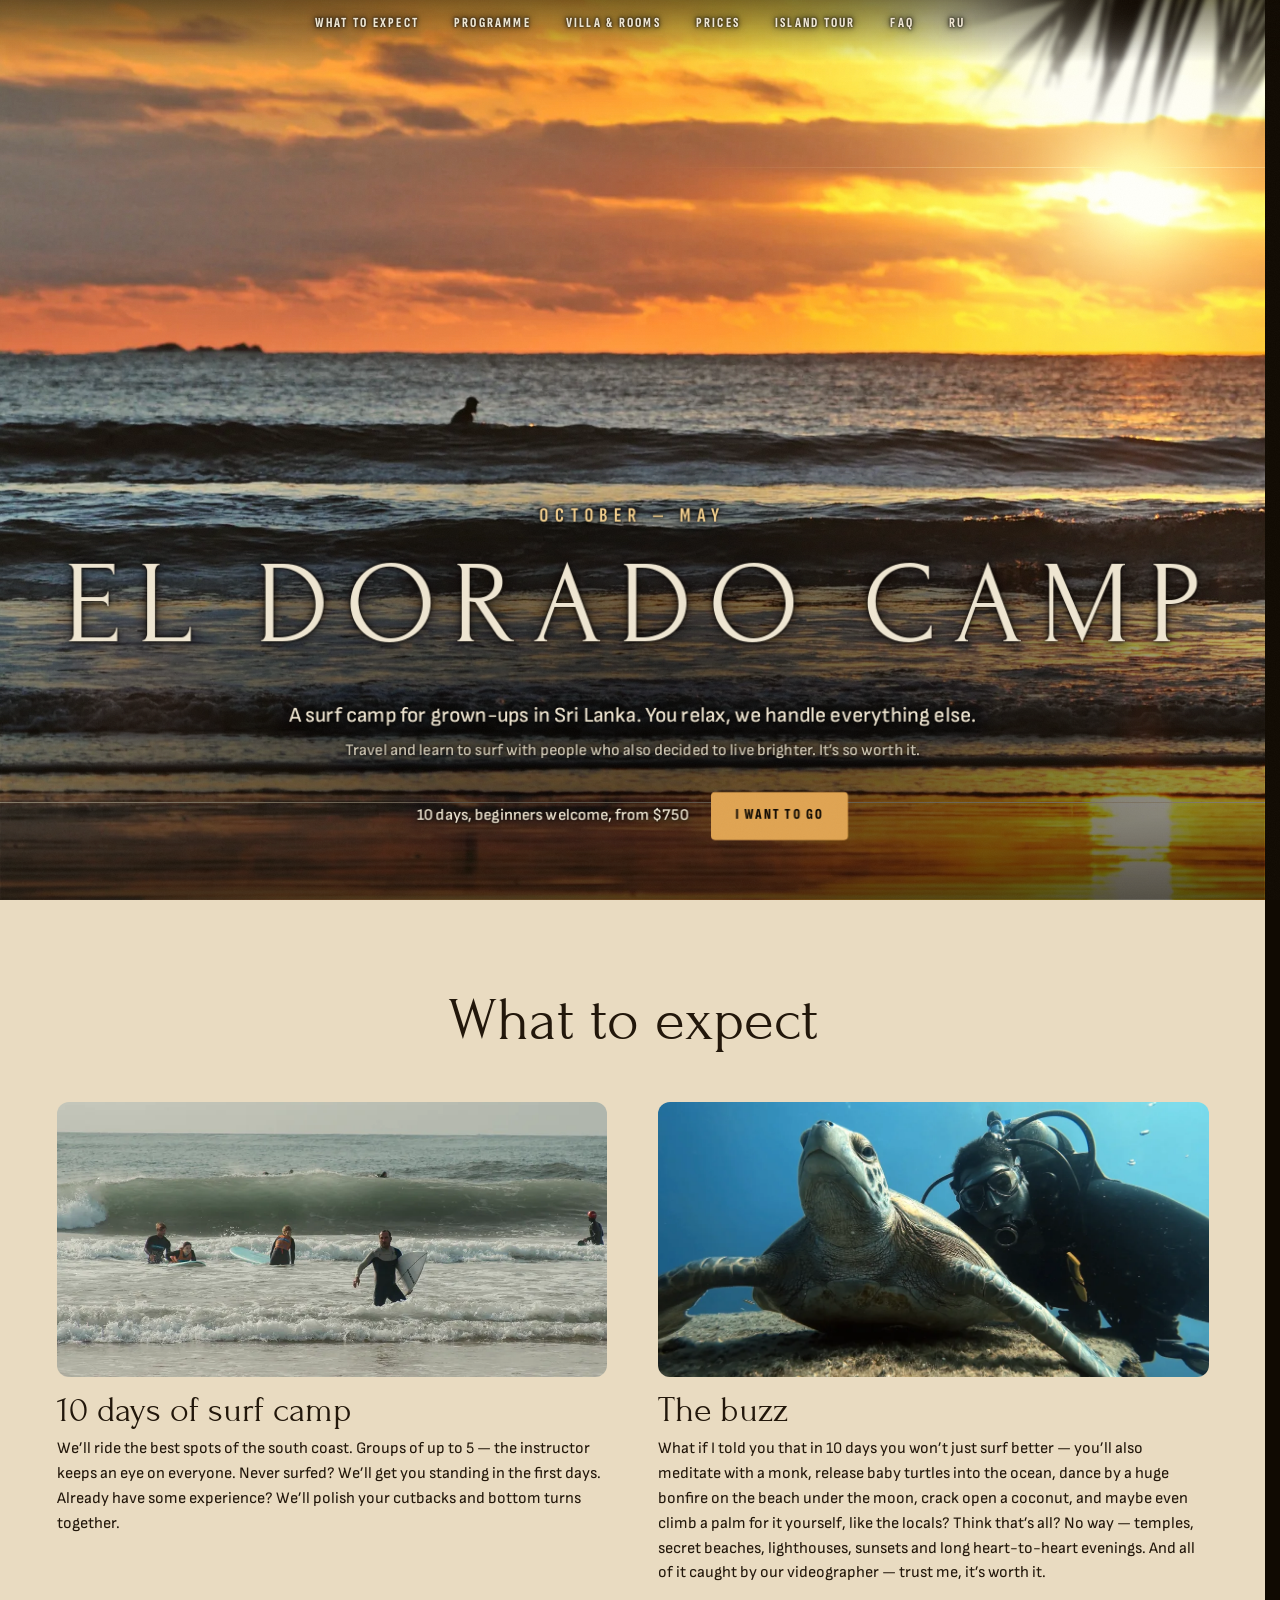
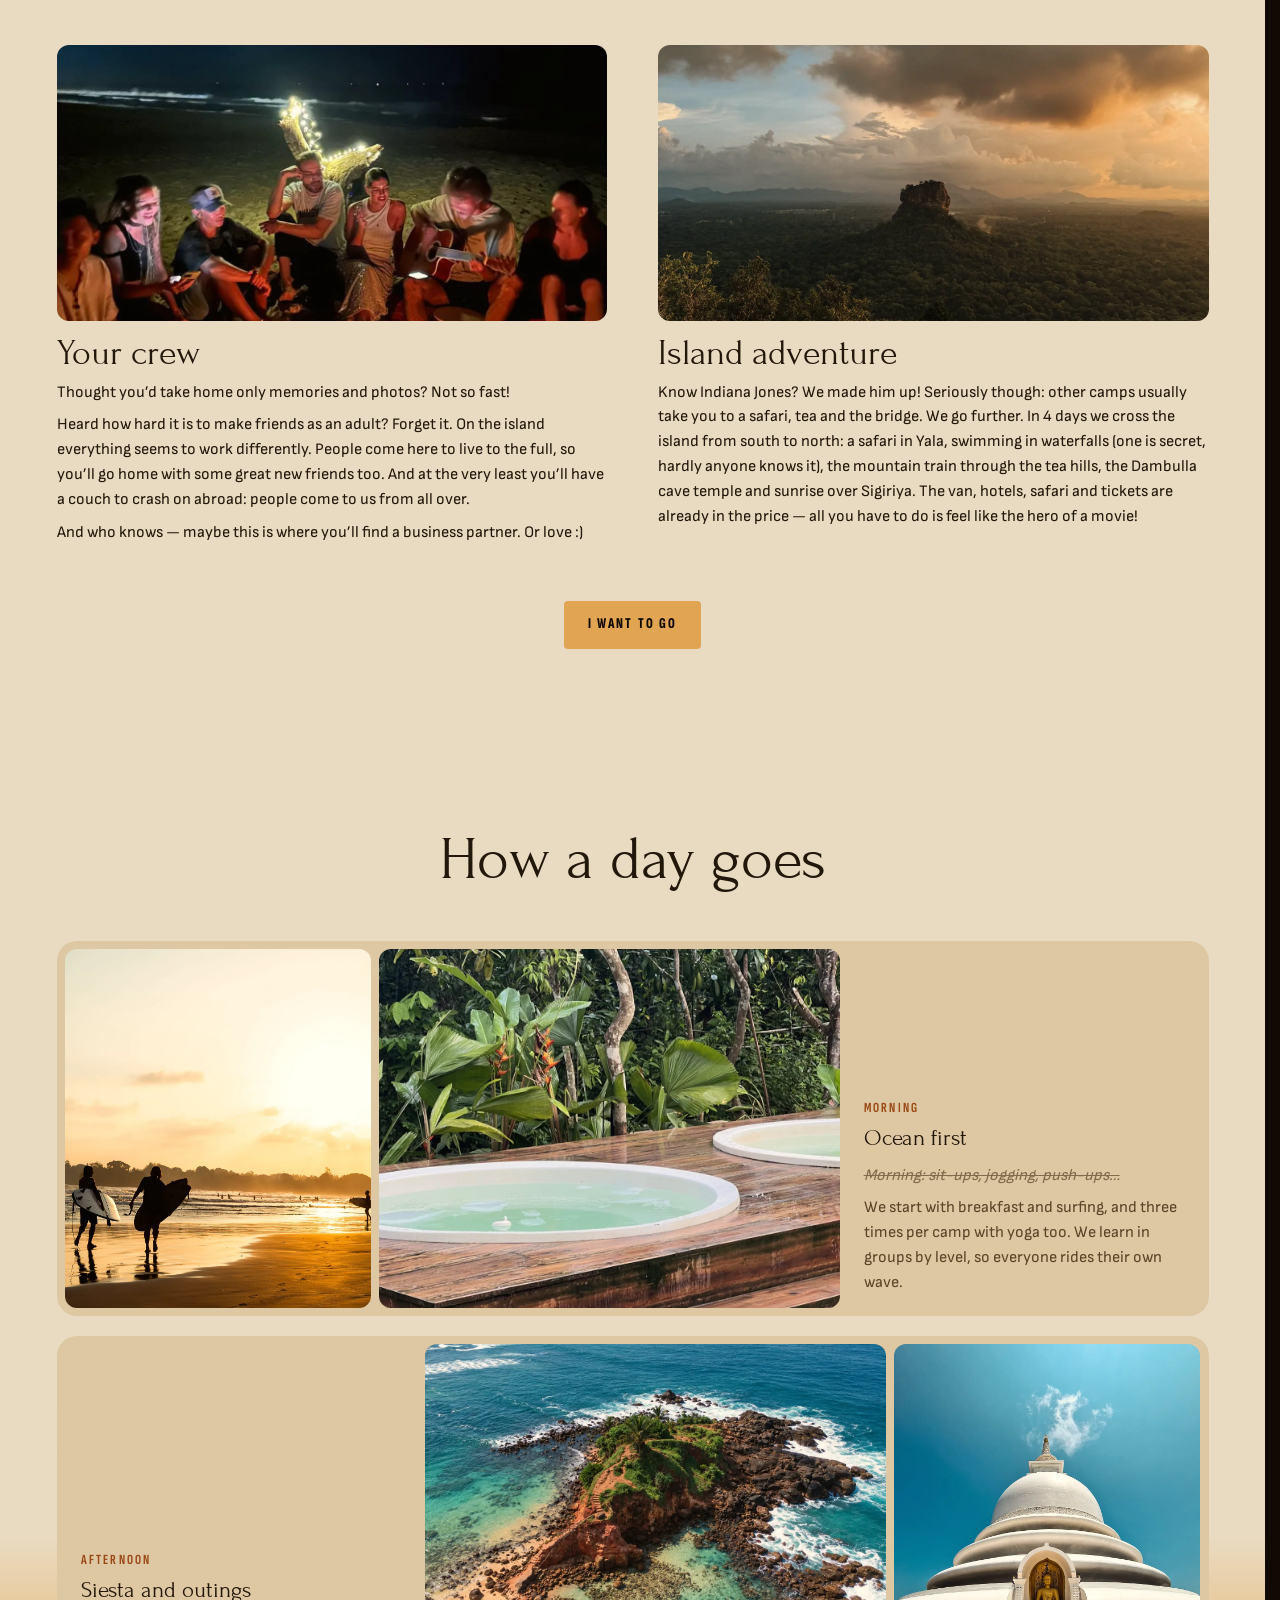
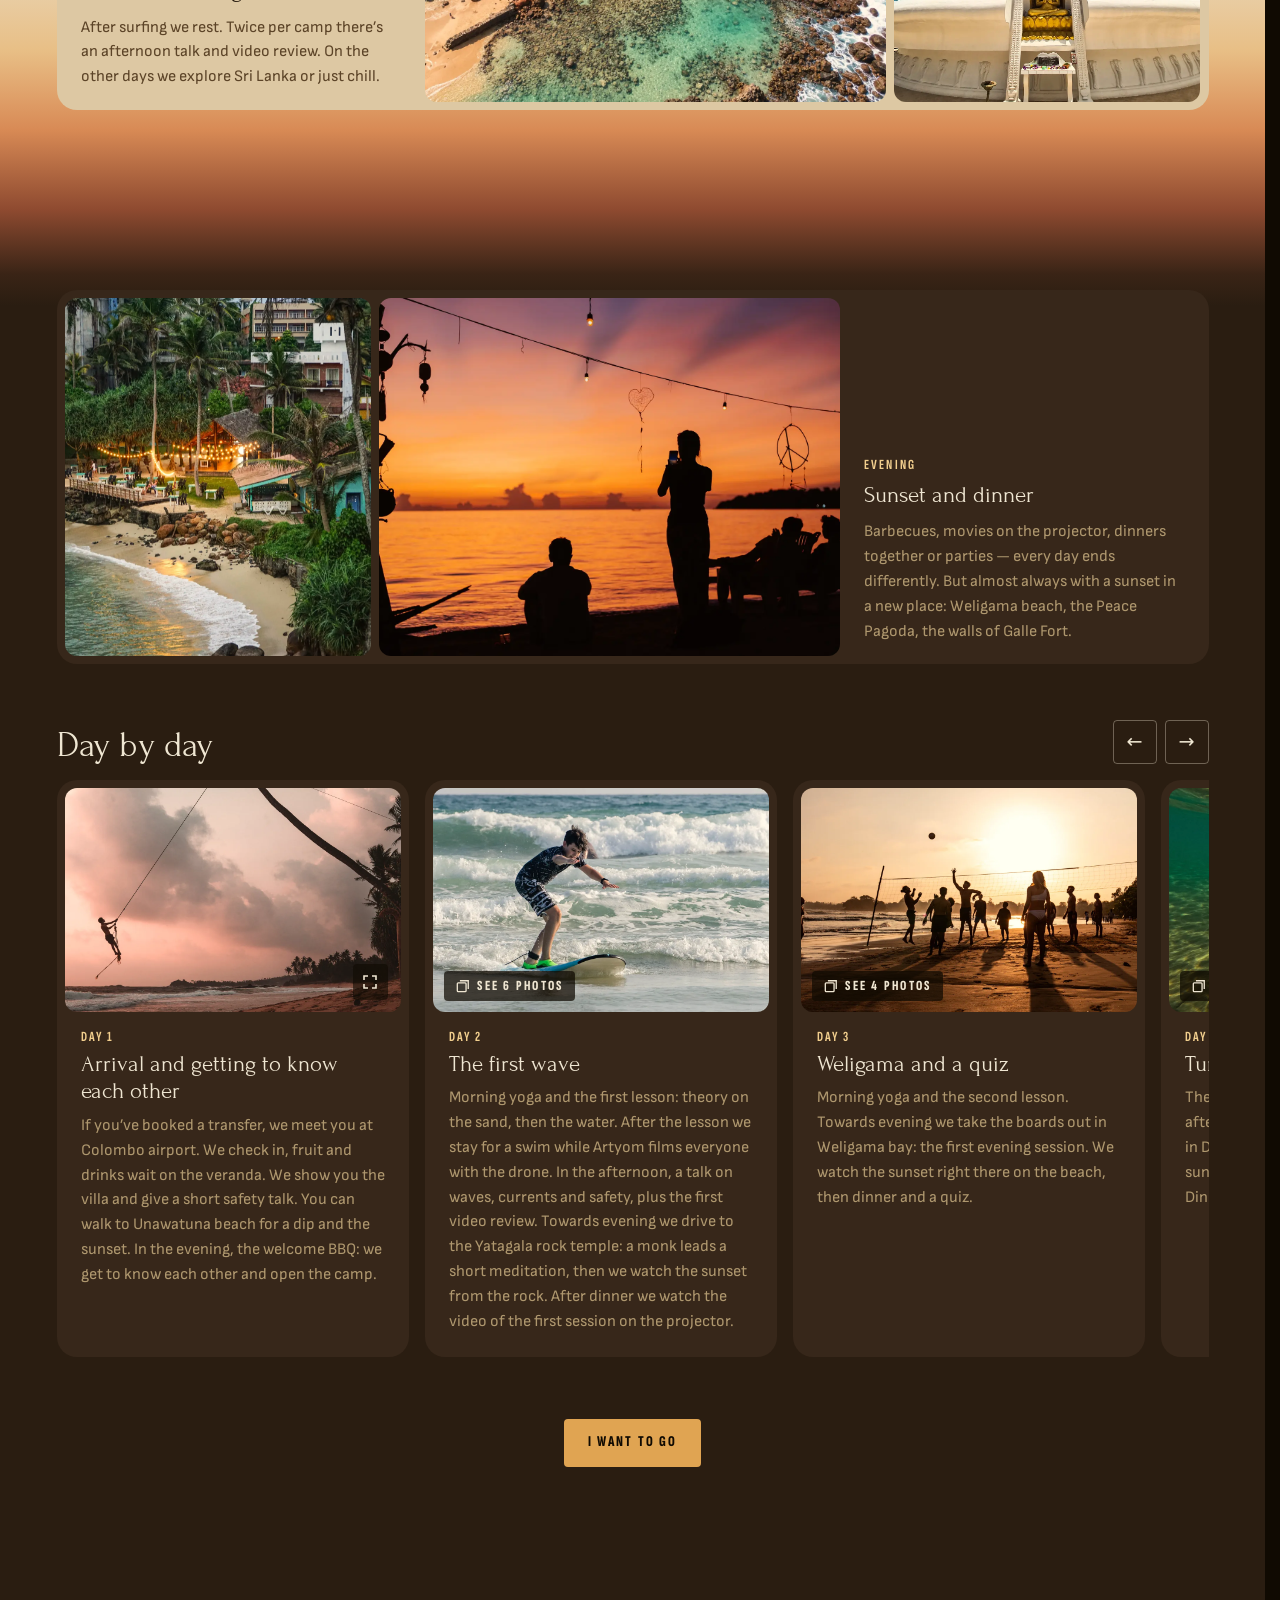
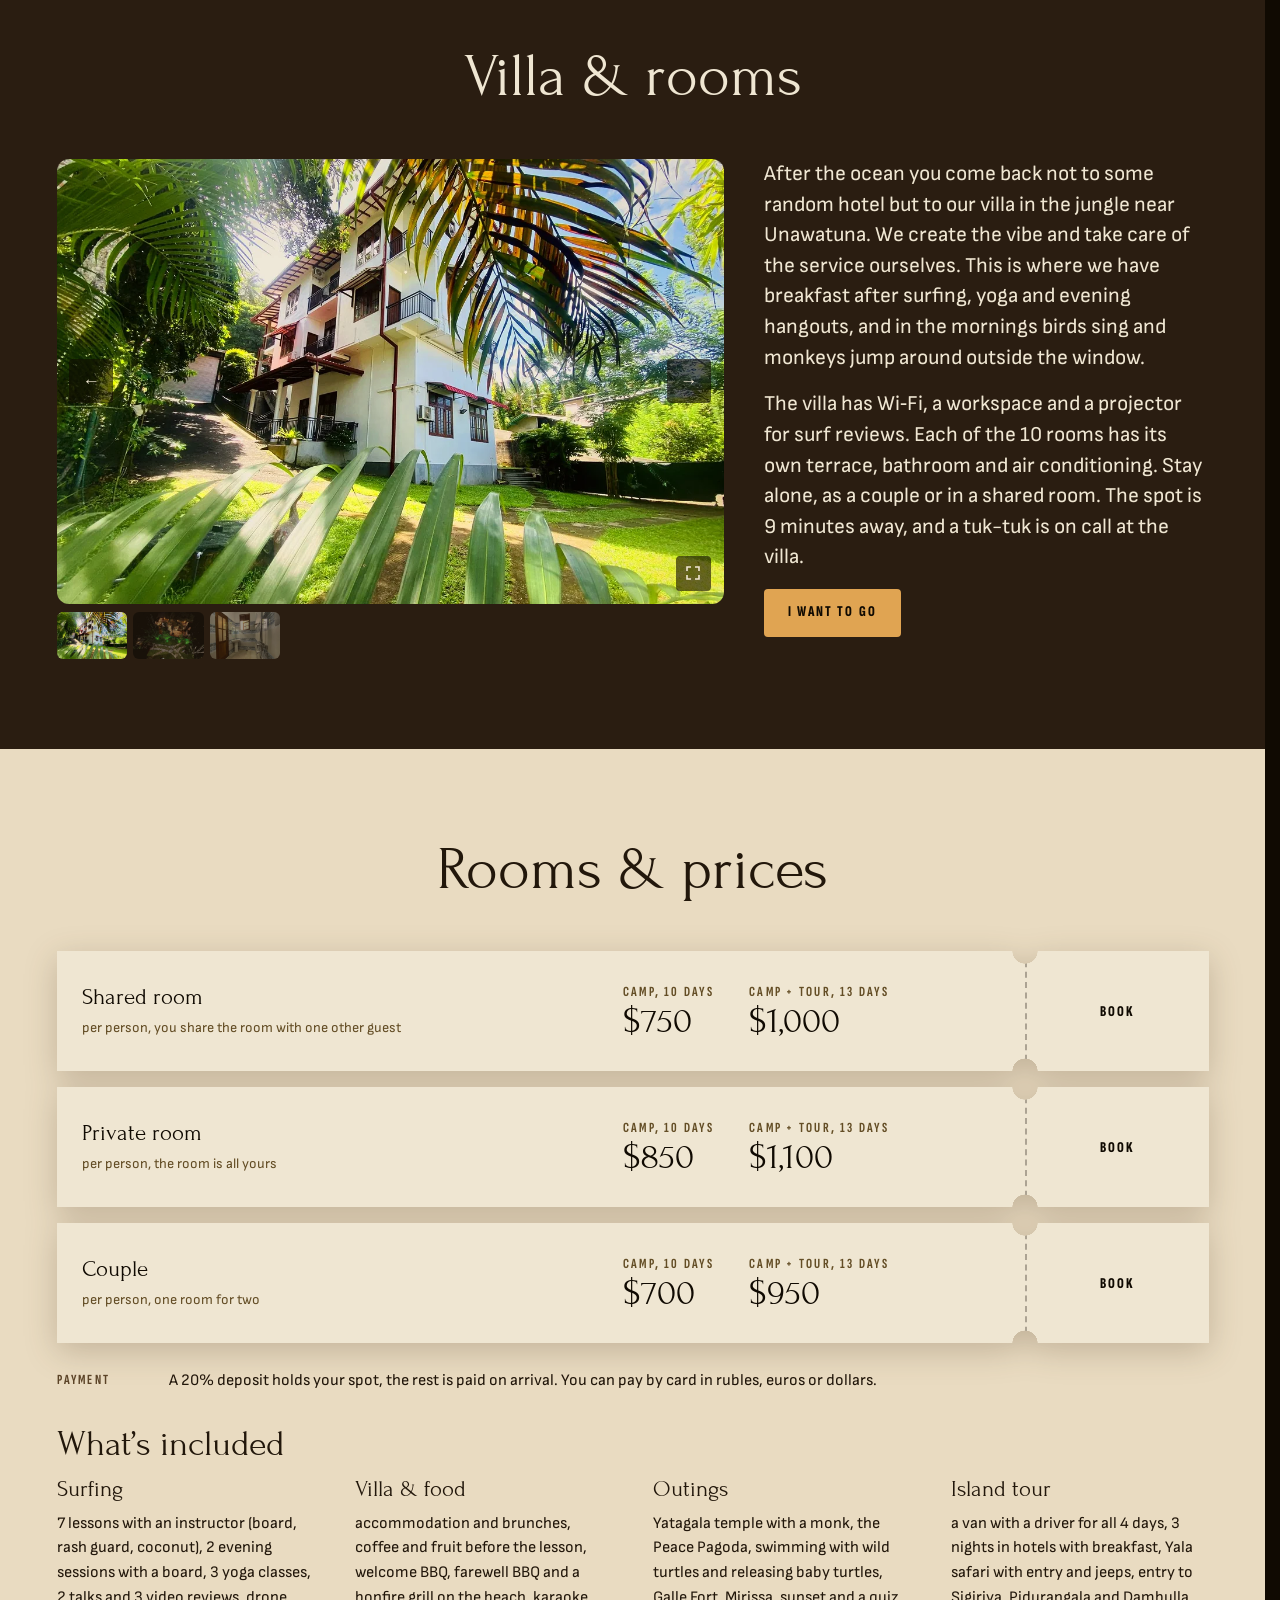
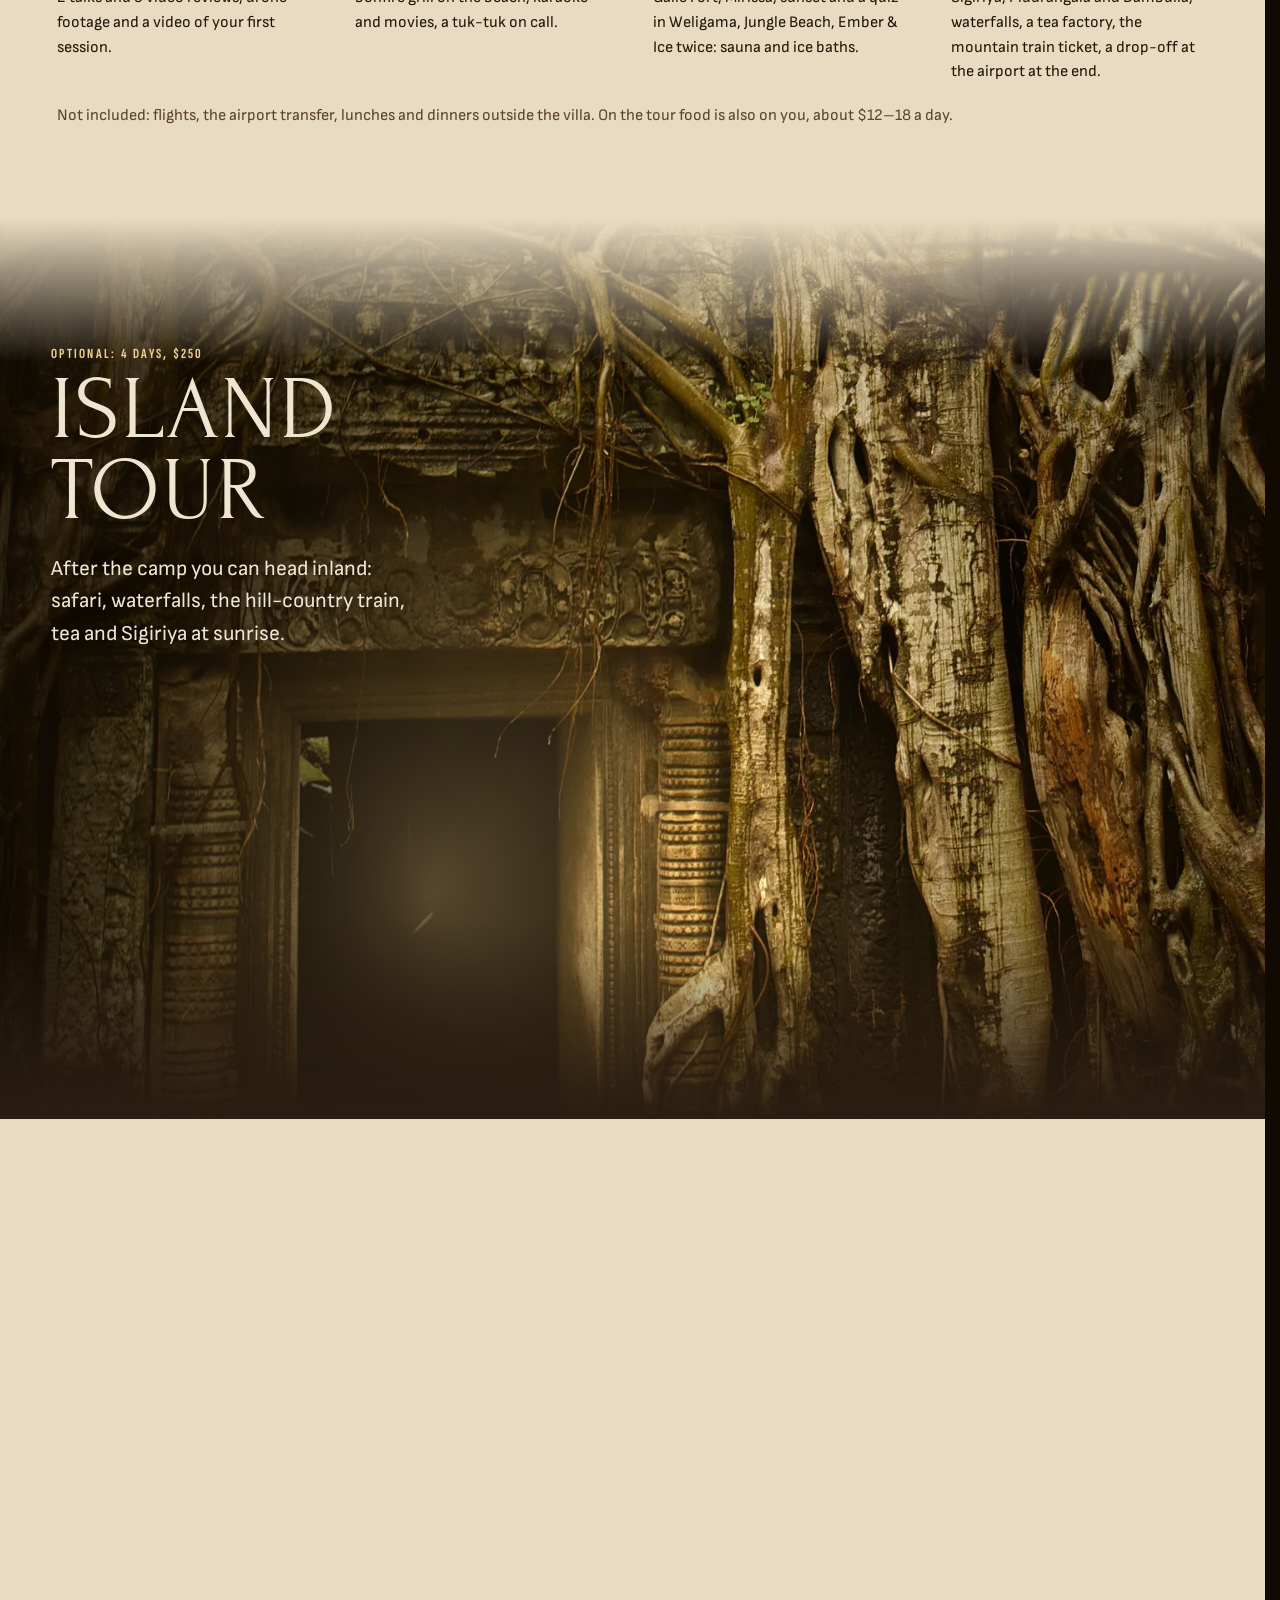
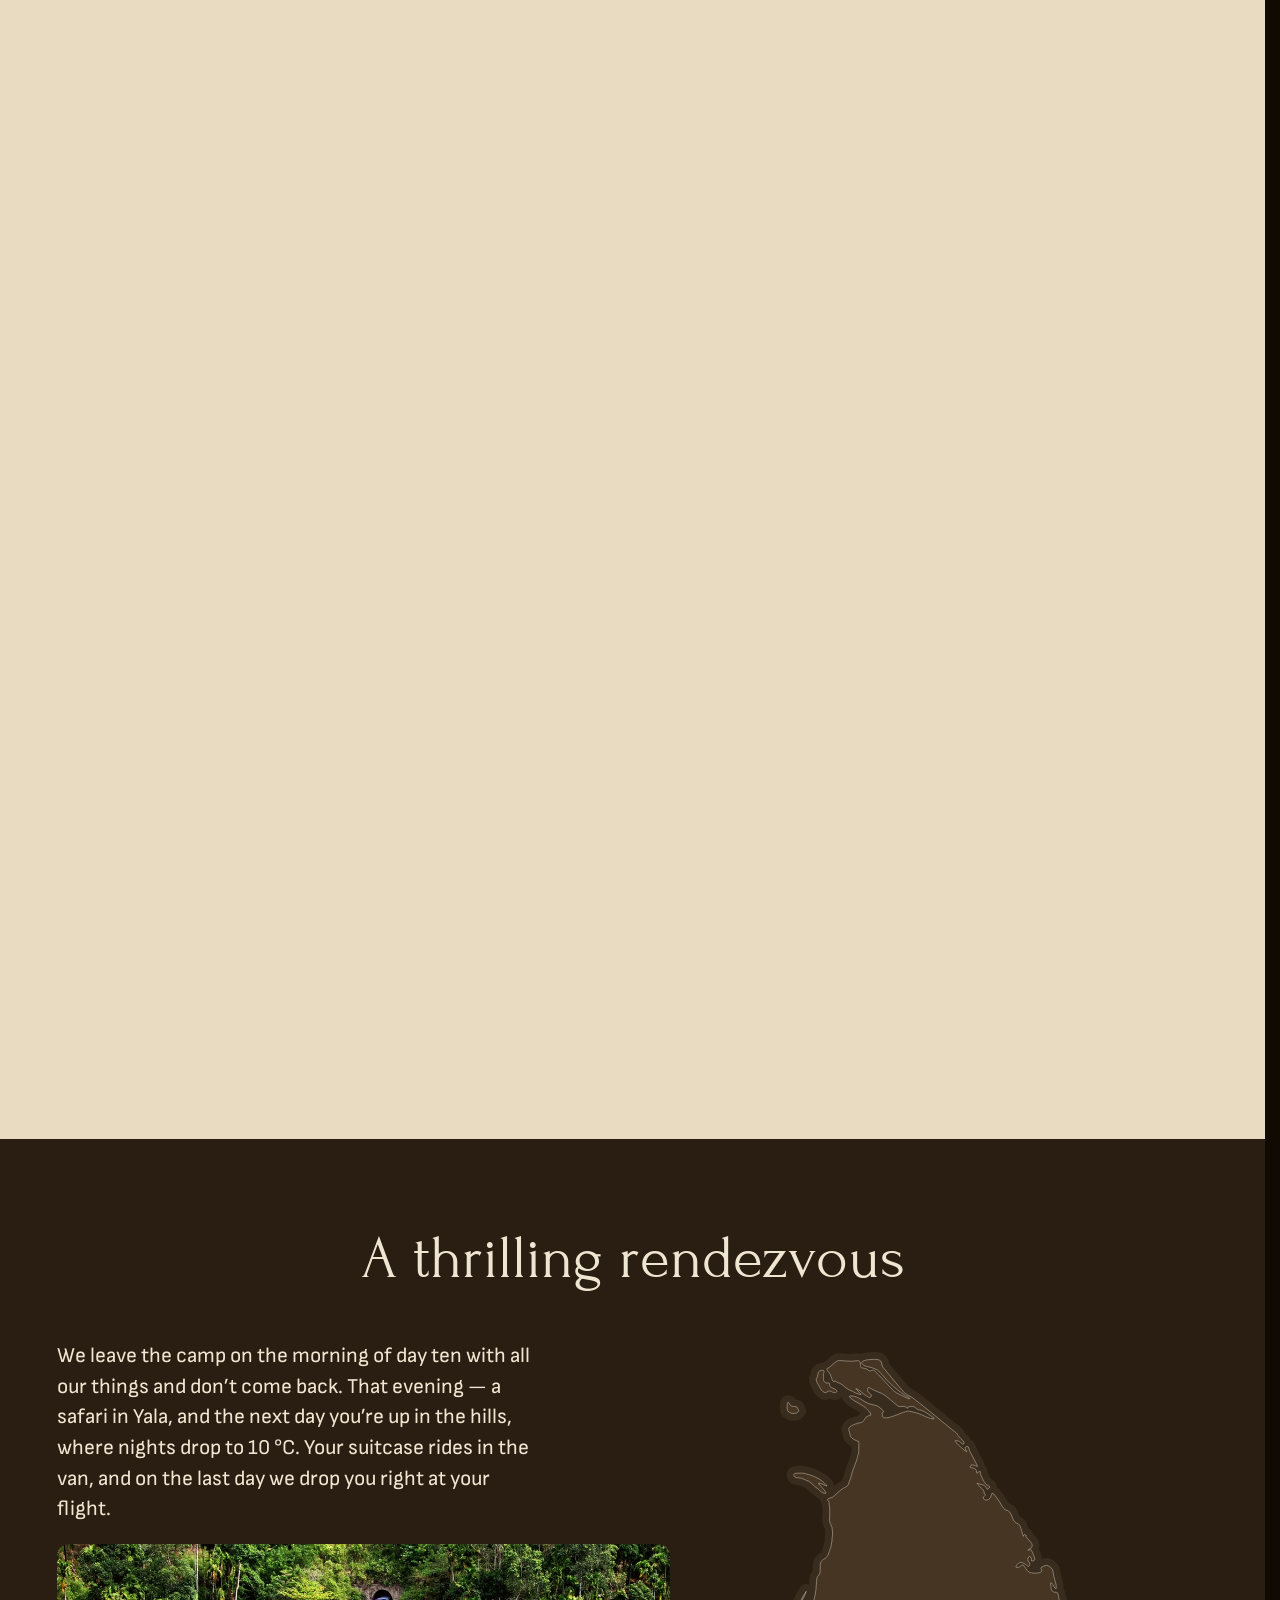
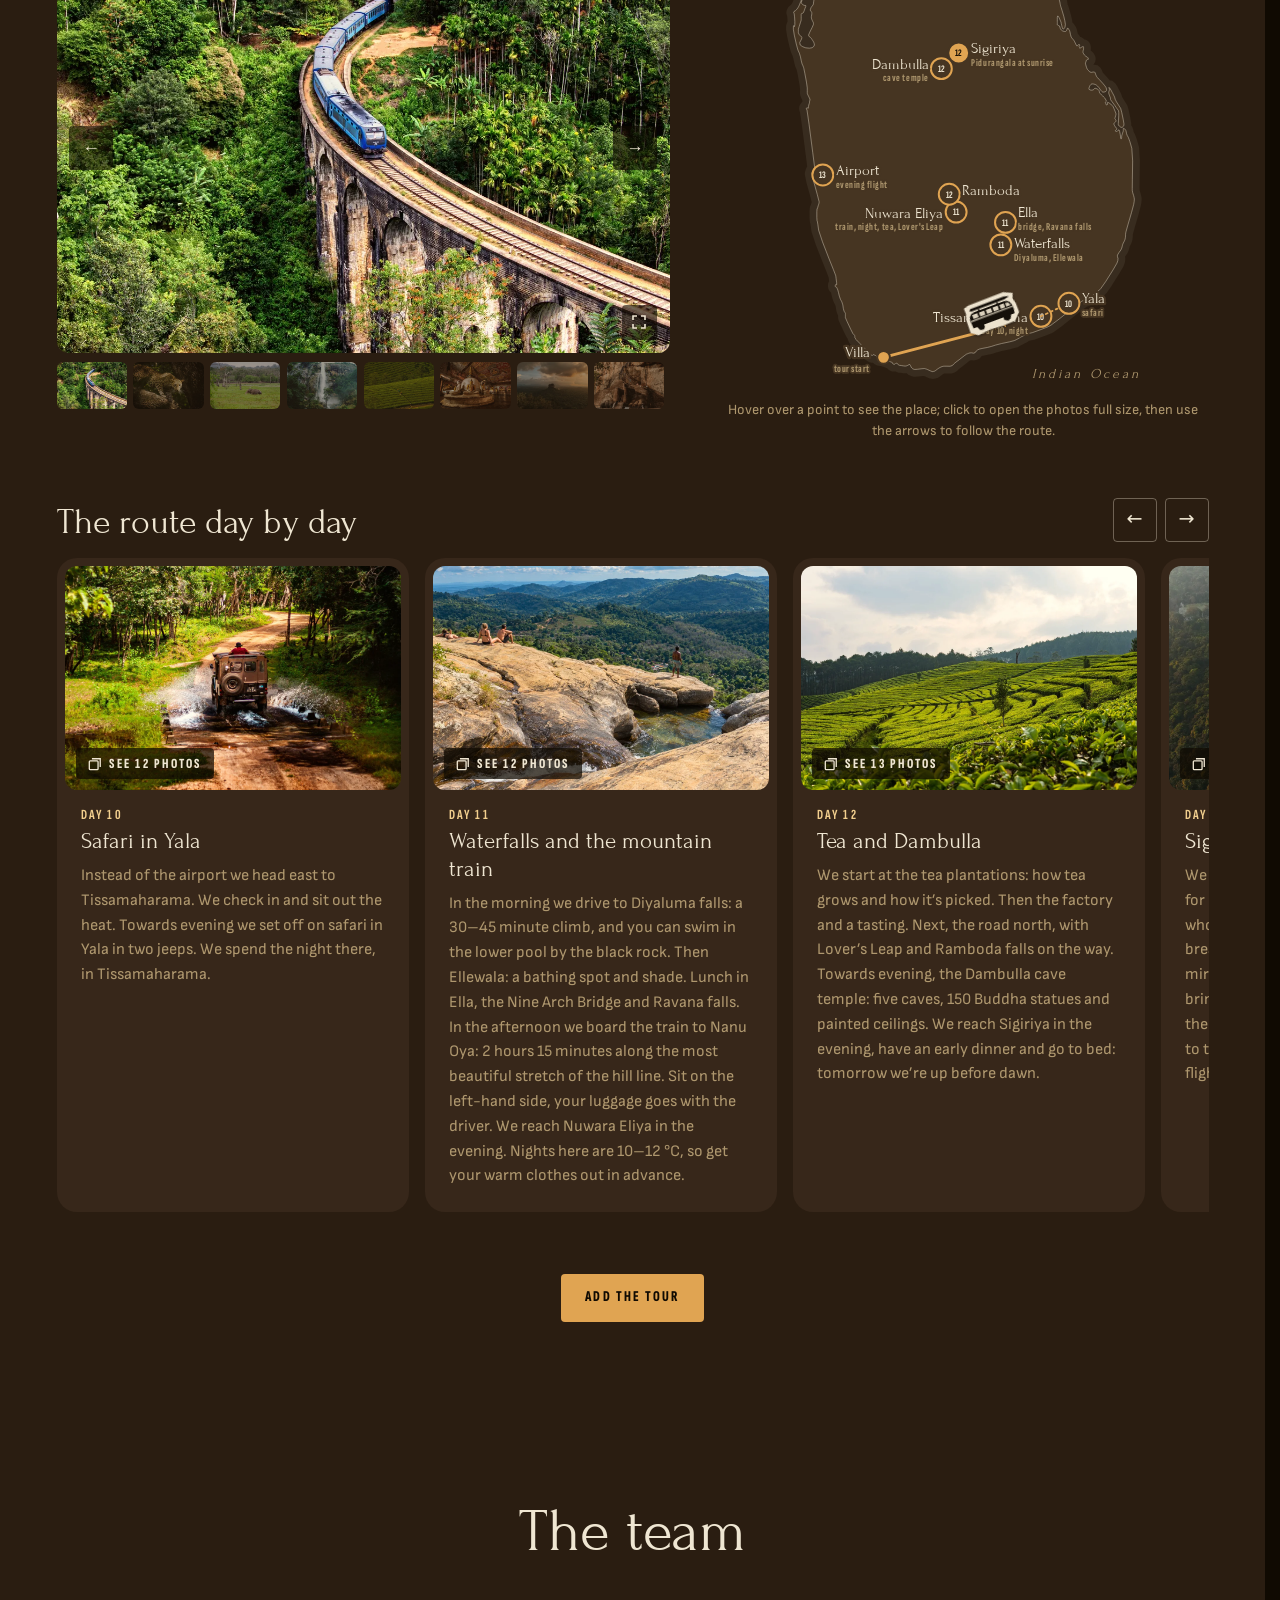
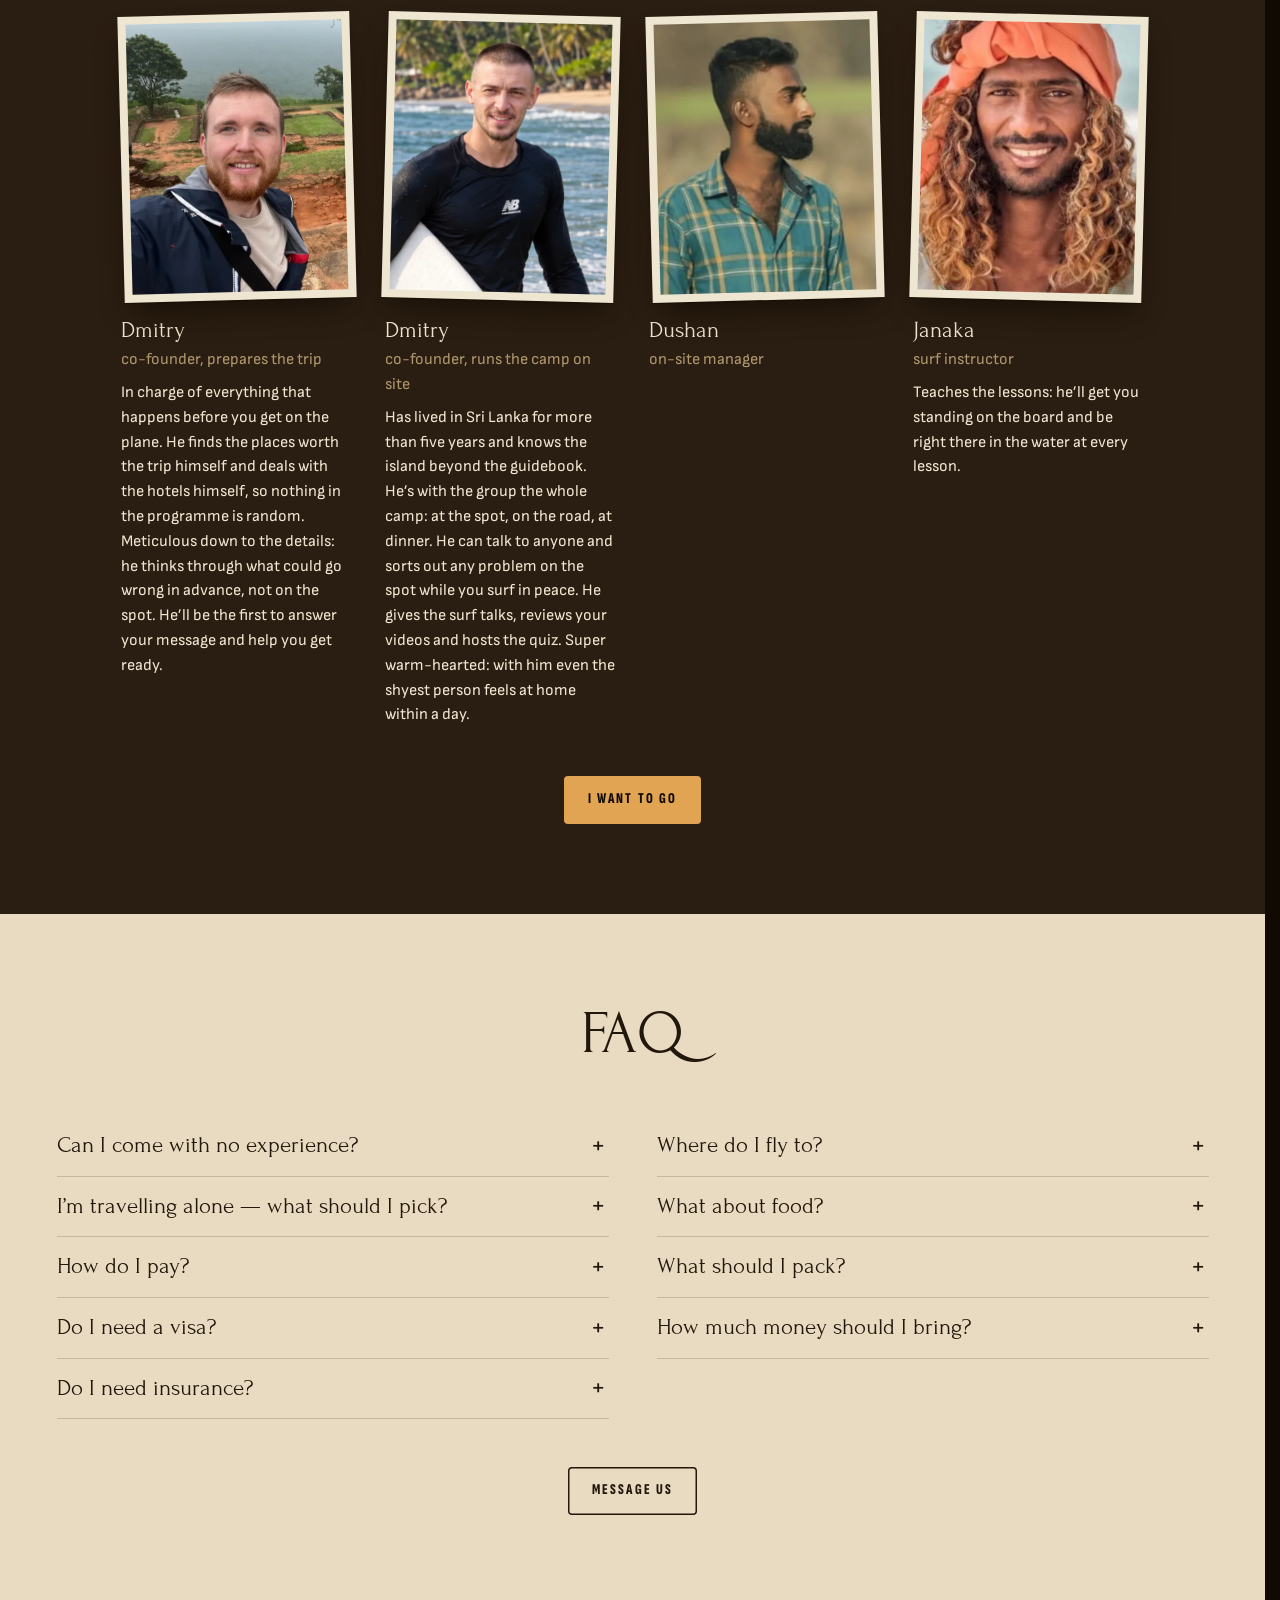
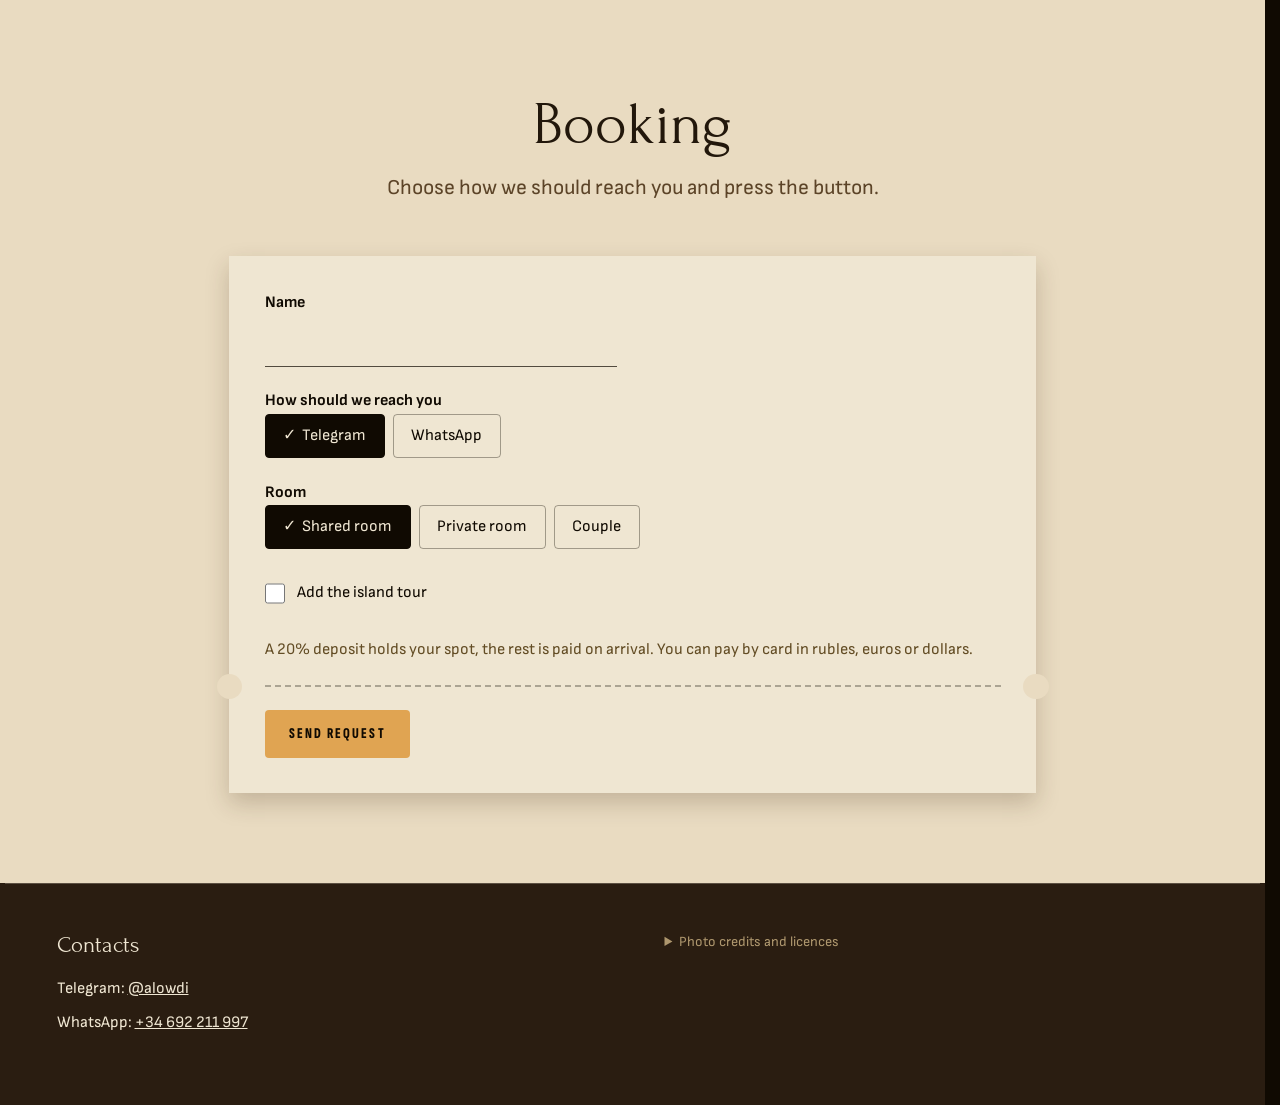
==== en/index.html @ 1c20ce88 "deploy 2026-10-01 09:46:34" ====
<!DOCTYPE html><html lang="en"><head><meta charset="utf-8"><meta name="viewport" content="width=device-width, initial-scale=1, viewport-fit=cover"><link rel="icon" href="/favicon.svg" type="image/svg+xml"><title>El Dorado Camp — surf camp in the south of Sri Lanka</title><meta name="description" content="Surf camp near Unawatuna: 10 days, 7 lessons with an instructor, beginners welcome. From $750."><link rel="preload" as="image" href="/scenes/ocean/sky.webp" media="not all and (max-aspect-ratio: 3/4)" fetchpriority="high"><link rel="preload" as="image" href="/scenes/ocean/sky-p.webp" media="(max-aspect-ratio: 3/4)" fetchpriority="high"><script>
      // before first paint: JS on, start at the top, motion preference, first-visit intro
      (function (r) {
        r.classList.add("js");
        history.scrollRestoration = "manual"; if (!location.hash) scrollTo(0, 0);
        // the switch wins over the OS setting both ways: "off" stills a moving page, "on" brings motion back
        try { var m = localStorage.getItem("motion"); if (m === "off" || m === "on") r.dataset.motion = m; } catch (e) {}
        var still = r.dataset.motion === "off" || (r.dataset.motion !== "on" && matchMedia("(prefers-reduced-motion: reduce)").matches);
        try { if (!still && !location.hash && !sessionStorage.getItem("intro-seen")) r.classList.add("intro"); } catch (e) {}
        // ?draft: the client sees what is still missing («нужно: …»); visitors never do (global.css)
        if (/[?&]draft\b/.test(location.search)) r.classList.add("draft");
      })(document.documentElement);
    </script><link rel="stylesheet" href="/_astro/Todo.CZmi_HE7.css"><link rel="stylesheet" href="/_astro/_..CQALiEZD.css"></head><body><button class="motion-toggle motion-skip" type="button" data-on="Motion: on" data-off="Motion: off">Motion: on</button><main><!-- quick links: on the sand of the first screen, docked at the top once the ocean leaves (engine.ts) --><nav class="hero-links" aria-label="Sections" data-intro><a href="#brief">What to expect</a><a href="#program">Programme</a><a href="#house">Villa &amp; rooms</a><a href="#prices">Prices</a><a href="#tour-act" data-until="#tour">Island tour</a><a href="#faq">FAQ</a><a href="/" hreflang="ru" aria-label="Русский">RU</a></nav><!-- wide screens: the apply button rides in the docked links bar (shown by .docked, engine.ts) --><a class="btn dock-cta" href="#booking">I want to go</a><!-- phone only: pinned apply button between the first screen and the form (engine.ts toggles .shown) --><a class="btn apply-bar" href="#booking"><span>I want to go</span> <span class="apply-bar-price">from $750</span></a><a class="tg" href="https://t.me/alowdi?text=Hi!%20I%E2%80%99m%20writing%20from%20the%20surf%20camp%20website%2C%20I%E2%80%99d%20like%20to%20ask%3A%20" target="_blank" rel="noopener" aria-label="Message us on Telegram"><!-- the Telegram mark (Simple Icons, CC0): with the word beside it, not Instagram's bare «share» plane --><svg viewBox="0 0 24 24" aria-hidden="true"><path fill="currentColor" d="M11.944 0A12 12 0 0 0 0 12a12 12 0 0 0 12 12 12 12 0 0 0 12-12A12 12 0 0 0 12 0a12 12 0 0 0-.056 0zm4.962 7.224c.1-.002.321.023.465.14a.506.506 0 0 1 .171.325c.016.093.036.306.02.472-.18 1.898-.962 6.502-1.36 8.627-.168.9-.499 1.201-.82 1.23-.696.065-1.225-.46-1.9-.902-1.056-.693-1.653-1.124-2.678-1.8-1.185-.78-.417-1.21.258-1.91.177-.184 3.247-2.977 3.307-3.23.007-.032.014-.15-.056-.212s-.174-.041-.249-.024c-.106.024-1.793 1.14-5.061 3.345-.48.33-.913.49-1.302.48-.428-.008-1.252-.241-1.865-.44-.752-.245-1.349-.374-1.297-.789.027-.216.325-.437.893-.663 3.498-1.524 5.83-2.529 6.998-3.014 3.332-1.386 4.025-1.627 4.476-1.635z"></path></svg><span class="tg-t">Telegram</span></a><!-- the wave under the links: a paper surfer (cut like the map's van) rides it as the page scrolls — on the crests
           and in the troughs (engine.ts), the wave behind him gold — the whole site is one ride (task 19, the client 27.09) --><div class="road" aria-hidden="true"><svg class="road-surfer" viewBox="-21 -24 43 27.5"><path class="ride-cut" d="M-20 0.2 L-19.4 -3 L-9.6 -5.2 L-8 -9.4 L-7.4 -19.4 L0.6 -18.6 L2.8 -21.4 L6.4 -22.8 L9.4 -20.6 L9.2 -16.8 L14 -14.4 L13.4 -10.4 L9.8 -9.8 L10.4 -7.6 L20.8 -7.8 L20.4 -3.6 L12 -0.6 L-11.6 2.6 Z"></path><path class="ride-sil" d="M-17.5 -0.3 L-13 -2.4 L10 -5.3 L18.6 -5.6 L11 -3 L-12 0.7 Z M-5.7 -2.5 L-2.4 -6.5 L-4.0 -7.9 L-7.3 -3.9 Z M-2.5 -6.4 L1.1 -9.2 L-0.7 -11.2 L-3.9 -8.0 Z M6.6 -4.3 L8.2 -8.2 L6.2 -9.0 L4.6 -5.1 Z M7.4 -9.6 L0.5 -11.5 L-0.1 -8.9 L7.0 -7.6 Z M1.5 -9.2 L5.4 -14.5 L3.0 -16.3 L-1.1 -11.2 Z M4.3 -14.2 L11.2 -11.7 L11.6 -12.9 L4.9 -15.6 Z M3.6 -16.0 L-4.7 -17.5 L-4.9 -16.3 L3.2 -14.4 Z M8.4 -17.5 L7.4 -16.2 L5.8 -16.1 L4.5 -17.1 L4.4 -18.7 L5.4 -20.0 L7.0 -20.1 L8.3 -19.1 Z"></path></svg></div><!-- after the dock button: `.hero-links.docked + .dock-cta` needs them adjacent. A phone: the six links don't fit a row (27.09) — the camp's name and «Меню», the links in a sheet (native popover) --><div class="phone-bar"><a class="phone-bar-name" href="#">El Dorado Camp</a><button class="phone-bar-menu" type="button" popovertarget="menu">Menu</button></div><nav class="menu" id="menu" popover aria-label="Sections"><button class="menu-close" type="button" popovertarget="menu" popovertargetaction="hide">Close</button><a href="#brief">What to expect</a><a href="#program">Programme</a><a href="#house">Villa &amp; rooms</a><a href="#prices">Prices</a><a href="#tour-act">Island tour</a><a href="#faq">FAQ</a><a href="/">Русский</a><a class="btn" href="#booking">I want to go</a></nav><div class="act act--ocean"><div class="stage"><section class="scene scene--ocean" data-hold="0.2" data-focus="40% 42%" data-focus-portrait="25% 45%" data-exit="flyUp" style="z-index:1"><picture><source media="(max-aspect-ratio: 3/4)" srcset="/scenes/ocean/sky-p.webp"><img class="plane" src="/scenes/ocean/sky.webp" alt width="2112" height="1188" data-depth="0.04" loading="eager" decoding="async" fetchpriority="high"></picture><picture><source media="(max-aspect-ratio: 3/4)" srcset="/scenes/ocean/sun-p.webp"><img class="plane blend-screen" src="/scenes/ocean/sun.webp" alt width="2112" height="1188" data-depth="0.04" data-idle="pulse" loading="eager" decoding="async" fetchpriority="high"></picture><picture><source media="(max-aspect-ratio: 3/4)" srcset="/scenes/ocean/far-p.webp"><img class="plane" src="/scenes/ocean/far.webp" alt="Sunset over the ocean, a surfer waiting for a wave" width="2112" height="1188" data-depth="0.16" loading="eager" decoding="async" fetchpriority="high"></picture><picture><source media="(max-aspect-ratio: 3/4)" srcset="/scenes/ocean/near-p.webp"><img class="plane" src="/scenes/ocean/near.webp" alt width="2112" height="1188" data-depth="0.32" loading="eager" decoding="async" fetchpriority="high"></picture><picture><source media="(max-aspect-ratio: 3/4)" srcset="/scenes/ocean/shore-p.webp"><img class="plane" src="/scenes/ocean/shore.webp" alt width="2112" height="1188" data-depth="0.55" loading="eager" decoding="async" fetchpriority="high"></picture><div class="slot" data-depth="0.14"><div class="hero-shade" aria-hidden="true"></div><div class="hero-title"><div class="hero-scrim" aria-hidden="true" data-intro></div><div class="hero-poster"><p class="hero-season" data-intro>October — May</p><!-- letters rise one by one (intro.ts); a word never breaks inside, the line wraps between words --><h1 class="hero-name" aria-label="El Dorado Camp"><span class="w" aria-hidden="true"><span class="ch">E</span><span class="ch">l</span></span> <span class="w" aria-hidden="true"><span class="ch">D</span><span class="ch">o</span><span class="ch">r</span><span class="ch">a</span><span class="ch">d</span><span class="ch">o</span></span> <span class="w" aria-hidden="true"><span class="ch">C</span><span class="ch">a</span><span class="ch">m</span><span class="ch">p</span></span></h1></div><!-- one axis with the name (27.09: text at the sides and in the middle at once looked strange): the offer, then the
       feeling a size down, then the facts and the button side by side --><p class="hero-line" data-intro>A surf camp for grown-ups in Sri Lanka. You relax, we handle everything else.</p><p class="hero-line hero-line-2" data-intro>Travel and learn to surf with people who also decided to live brighter. It’s so worth it.</p><div class="hero-act" data-intro><p class="hero-facts">10 days, beginners welcome, from $750</p><a class="btn hero-cta" href="#booking">I want to go</a></div></div></div><picture><source media="(max-aspect-ratio: 3/4)" srcset="/scenes/ocean/front-p.webp"><img class="plane" src="/scenes/ocean/front.webp" alt width="2112" height="1188" data-depth="1.3" data-idle="sway" data-anchored="true" loading="eager" decoding="async" fetchpriority="high"></picture></section></div></div><div class="page"><section class="section" id="brief" aria-labelledby="brief-title"><header class="section-head"><h2 id="brief-title">What to expect</h2></header><div class="spread" data-zoom-group><article class="spread-item"><button type="button" class="zoom spread-photo" data-zoom="/photos/day2-2.webp" data-full="/photos/day2-2-full.webp" data-caption="10 days of surf camp" aria-label="Open photo: 10 days of surf camp"><img src="/clips/day2-2.webp" alt="" width="1200" height="800" loading="lazy" decoding="async" draggable="false" style="false"><video class="clip" src="/clips/day2-2.mp4" data-photo="/photos/day2-2.webp" muted playsinline preload="none" aria-hidden="true" tabindex="-1"></video></button><h3>10 days of surf camp</h3><p>We’ll ride the best spots of the south coast. Groups of up to 5 — the instructor keeps an eye on everyone. Never surfed? We’ll get you standing in the first days. Already have some experience? We’ll polish your cutbacks and bottom turns together.</p></article><article class="spread-item"><button type="button" class="zoom spread-photo" data-zoom="/photos/day4-1.webp" data-full="/photos/day4-1-full.webp" data-caption="The buzz" aria-label="Open photo: The buzz"><img src="/clips/day4-1.webp" alt="" width="1200" height="800" loading="lazy" decoding="async" draggable="false" style="false"><video class="clip" src="/clips/day4-1.mp4" data-photo="/photos/day4-1.webp" muted playsinline preload="none" aria-hidden="true" tabindex="-1"></video></button><h3>The buzz</h3><p>What if I told you that in 10 days you won’t just surf better — you’ll also meditate with a monk, release baby turtles into the ocean, dance by a huge bonfire on the beach under the moon, crack open a coconut, and maybe even climb a palm for it yourself, like the locals? Think that’s all? No way — temples, secret beaches, lighthouses, sunsets and long heart-to-heart evenings. And all of it caught by our videographer — trust me, it’s worth it.</p></article><article class="spread-item"><button type="button" class="zoom spread-photo" data-zoom="/photos/day7-4.webp" data-full="/photos/day7-4-full.webp" data-caption="Your crew" aria-label="Open photo: Your crew"><img src="/clips/day7-4.webp" alt="" width="1200" height="800" loading="lazy" decoding="async" draggable="false" style="false"><video class="clip" src="/clips/day7-4.mp4" data-photo="/photos/day7-4.webp" muted playsinline preload="none" aria-hidden="true" tabindex="-1"></video></button><h3>Your crew</h3><p>Thought you’d take home only memories and photos? Not so fast!</p><p>Heard how hard it is to make friends as an adult? Forget it. On the island everything seems to work differently. People come here to live to the full, so you’ll go home with some great new friends too. And at the very least you’ll have a couch to crash on abroad: people come to us from all over.</p><p>And who knows — maybe this is where you’ll find a business partner. Or love :)</p></article><article class="spread-item"><button type="button" class="zoom spread-photo" data-zoom="/photos/pidurangala-7.webp" data-full="/photos/pidurangala-7-full.webp" data-caption="Island adventure" aria-label="Open photo: Island adventure"><img src="/photos/pidurangala-7-full.webp" alt="" width="1200" height="800" loading="lazy" decoding="async" draggable="false" style="object-position: 50% 55.00000000000001%"></button><h3>Island adventure</h3><p>Know Indiana Jones? We made him up! Seriously though: other camps usually take you to a safari, tea and the bridge. We go further. In 4 days we cross the island from south to north: a safari in Yala, swimming in waterfalls (one is secret, hardly anyone knows it), the mountain train through the tea hills, the Dambulla cave temple and sunrise over Sigiriya. The van, hotels, safari and tickets are already in the price — all you have to do is feel like the hero of a movie!</p></article></div><p class="center section-cta"><a class="btn" href="#booking">I want to go</a></p></section><section class="section" id="program" aria-labelledby="program-title"><header class="section-head"><h2 id="program-title">How a day goes</h2></header><div class="dayparts" data-zoom-group><article class="daypart"><button type="button" class="zoom daypart-photo tall" data-zoom="/photos/day3-3.webp" data-full="/photos/day3-3-full.webp" data-caption="Morning · Ocean first" aria-label="Open photo: Ocean first"><img src="/clips/day3-3.webp" alt="" loading="lazy" decoding="async" draggable="false" style="false"><video class="clip" src="/clips/day3-3.mp4" data-photo="/photos/day3-3.webp" muted playsinline preload="none" aria-hidden="true" tabindex="-1"></video></button><button type="button" class="zoom daypart-photo wide" data-zoom="/photos/day9-1.webp" data-full="/photos/day9-1-full.webp" data-caption="Morning · Ocean first" aria-label="Open photo: Ocean first"><img src="/photos/day9-1-full.webp" alt="" loading="lazy" decoding="async" draggable="false" style="object-position: 50% 60%"></button><div class="daypart-text"><p class="daypart-when">Morning</p><h3>Ocean first</h3><p class="daypart-strike"><s>Morning: sit-ups, jogging, push-ups…</s></p><p>We start with breakfast and surfing, and three times per camp with yoga too. We learn in groups by level, so everyone rides their own wave.</p></div></article><article class="daypart flip"><button type="button" class="zoom daypart-photo tall" data-zoom="/photos/pagoda-1.webp" data-full="/photos/pagoda-1-full.webp" data-caption="Afternoon · Siesta and outings" aria-label="Open photo: Siesta and outings"><img src="/photos/pagoda-1-full.webp" alt="" loading="lazy" decoding="async" draggable="false" style="object-position: 50% 72%"></button><button type="button" class="zoom daypart-photo wide" data-zoom="/photos/day6-3.webp" data-full="/photos/day6-3-full.webp" data-caption="Afternoon · Siesta and outings" aria-label="Open photo: Siesta and outings"><img src="/photos/day6-3-full.webp" alt="" loading="lazy" decoding="async" draggable="false" style="object-position: 100% 50%"></button><div class="daypart-text"><p class="daypart-when">Afternoon</p><h3>Siesta and outings</h3><p>After surfing we rest. Twice per camp there’s an afternoon talk and video review. On the other days we explore Sri Lanka or just chill.</p></div></article><article class="daypart"><button type="button" class="zoom daypart-photo tall" data-zoom="/photos/day6-5.webp" data-full="/photos/day6-5-full.webp" data-caption="Evening · Sunset and dinner" aria-label="Open photo: Sunset and dinner"><img src="/photos/day6-5-full.webp" alt="" loading="lazy" decoding="async" draggable="false" style="object-position: 50% 55.00000000000001%"></button><button type="button" class="zoom daypart-photo wide" data-zoom="/photos/day6-6.webp" data-full="/photos/day6-6-full.webp" data-caption="Evening · Sunset and dinner" aria-label="Open photo: Sunset and dinner"><img src="/photos/day6-6-full.webp" alt="" loading="lazy" decoding="async" draggable="false" style="object-position: 50% 50%"></button><div class="daypart-text"><p class="daypart-when">Evening</p><h3>Sunset and dinner</h3><p>Barbecues, movies on the projector, dinners together or parties — every day ends differently. But almost always with a sunset in a new place: Weligama beach, the Peace Pagoda, the walls of Galle Fort.</p></div></article></div><div class="ribbon" data-ribbon><div class="ribbon-head"><h3>Day by day</h3><p class="ribbon-nav"><button type="button" class="ribbon-btn" data-dir="-1" aria-label="Previous days">←</button><button type="button" class="ribbon-btn" data-dir="1" aria-label="Next days">→</button></p></div><ol class="days" tabindex="0" aria-label="Day by day"><li style="--i: 0"><div class="day"><figure class="gallery" data-zoom-group><div class="gallery-stage"><button type="button" class="zoom gallery-zoom" data-zoom="/photos/day1-1.webp" data-full="/photos/day1-1-full.webp" data-caption="Day 1: Arrival and getting to know each other" aria-label="Open photo: Day 1: Arrival and getting to know each other"><img class="gallery-main" src="/photos/day1-1.webp" alt="" width="1200" height="800" loading="lazy" decoding="async" draggable="false"><video class="clip" src="/clips/day1-1.mp4" data-photo="/photos/day1-1.webp" muted playsinline preload="none" aria-hidden="true" tabindex="-1"></video></button></div></figure><script type="module">document.addEventListener(`click`,e=>{let t=e.target.closest(`.gallery-arrow`);if(t){let e=[...t.closest(`.gallery`).querySelectorAll(`.gallery-thumbs button`)];e[(e.findIndex(e=>e.hasAttribute(`aria-current`))+ +t.dataset.step+e.length)%e.length].click();return}let n=e.target.closest(`.gallery-thumbs button`);if(!n)return;let r=n.closest(`.gallery`);r.querySelector(`.gallery-main`).src=n.dataset.src;let i=r.querySelector(`.clip`);i&&(i.hidden=n.dataset.src!==i.dataset.photo,i.hidden&&i.pause());let a=n.parentElement;a.scrollTo({left:n.offsetLeft-(a.clientWidth-n.offsetWidth)/2,behavior:`smooth`}),r.querySelectorAll(`.gallery-thumbs button`).forEach(e=>e.removeAttribute(`aria-current`)),n.setAttribute(`aria-current`,`true`)});</script><script type="module">var e=document.documentElement.dataset.motion===`off`||document.documentElement.dataset.motion!==`on`&&matchMedia(`(prefers-reduced-motion: reduce)`).matches,t=navigator.connection?.saveData,n=matchMedia(`(hover: hover)`).matches,r=[...document.querySelectorAll(`video.clip`)];if(!e&&r.length&&(n||!t)){let e=new WeakMap,t=t=>{e.set(t,!0),!t.hidden&&(t.paused?t.play().catch(()=>{}):t.classList.add(`on`))},i=t=>{e.set(t,!1),t.classList.remove(`on`),setTimeout(()=>{e.get(t)||(t.pause(),t.currentTime=0)},700)};for(let a of r)a.addEventListener(`playing`,()=>a.classList.add(`on`)),a.addEventListener(`ended`,()=>{a.classList.remove(`on`),setTimeout(()=>{a.currentTime=0,e.get(a)&&a.play().catch(()=>{})},700)}),n&&(a.parentElement.addEventListener(`pointerenter`,()=>t(a)),a.parentElement.addEventListener(`pointerleave`,()=>i(a)));if(!n){let n=new Set,a=new IntersectionObserver(e=>e.forEach(e=>{let r=e.target;e.isIntersecting?(n.add(r),t(r)):(n.delete(r),i(r))}),{threshold:.6});r.forEach(e=>a.observe(e)),addEventListener(`touchend`,()=>n.forEach(t=>{e.get(t)&&t.paused&&!t.hidden&&t.play().catch(()=>{})}),{passive:!0})}}</script><p class="day-n">Day 1</p><h4 class="day-name">Arrival and getting to know each other</h4><p class="day-story">If you’ve booked a transfer, we meet you at Colombo airport. We check in, fruit and drinks wait on the veranda. We show you the villa and give a short safety talk. You can walk to Unawatuna beach for a dip and the sunset. In the evening, the welcome BBQ: we get to know each other and open the camp.</p></div></li><li style="--i: 1"><div class="day"><figure class="gallery" data-zoom-group><div class="gallery-stage"><button type="button" class="zoom gallery-zoom" data-zoom="/photos/day2-1.webp" data-full="/photos/day2-1-full.webp" data-caption="Day 2: The first wave" aria-label="Open photo: Day 2: The first wave"><img class="gallery-main" src="/photos/day2-1.webp" alt="" width="1200" height="800" loading="lazy" decoding="async" draggable="false"><video class="clip" src="/clips/day2-1.mp4" data-photo="/photos/day2-1.webp" muted playsinline preload="none" aria-hidden="true" tabindex="-1"></video><span class="gallery-more" aria-hidden="true">See 6 photos</span></button><button type="button" class="gallery-arrow" data-step="-1" aria-label="Previous photo">←</button><button type="button" class="gallery-arrow" data-step="1" aria-label="Next photo">→</button></div><div class="gallery-thumbs"><button type="button" aria-label="Photo 1 of 6" aria-current="true" data-src="/photos/day2-1.webp" data-full="/photos/day2-1-full.webp"><img src="/photos/day2-1-t.webp" alt="" width="240" height="160" loading="lazy" decoding="async"></button><button type="button" aria-label="Photo 2 of 6" data-src="/photos/day2-2.webp" data-full="/photos/day2-2-full.webp"><img src="/photos/day2-2-t.webp" alt="" width="240" height="160" loading="lazy" decoding="async"></button><button type="button" aria-label="Photo 3 of 6" data-src="/photos/day2-3.webp" data-full="/photos/day2-3-full.webp"><img src="/photos/day2-3-t.webp" alt="" width="240" height="160" loading="lazy" decoding="async"></button><button type="button" aria-label="Photo 4 of 6" data-src="/photos/day2-4.webp" data-full="/photos/day2-4-full.webp"><img src="/photos/day2-4-t.webp" alt="" width="240" height="160" loading="lazy" decoding="async"></button><button type="button" aria-label="Photo 5 of 6" data-src="/photos/day2-5.webp" data-full="/photos/day2-5-full.webp"><img src="/photos/day2-5-t.webp" alt="" width="240" height="160" loading="lazy" decoding="async"></button><button type="button" aria-label="Photo 6 of 6" data-src="/photos/day2-6.webp" data-full="/photos/day2-6-full.webp"><img src="/photos/day2-6-t.webp" alt="" width="240" height="160" loading="lazy" decoding="async"></button></div></figure><p class="day-n">Day 2</p><h4 class="day-name">The first wave</h4><p class="day-story">Morning yoga and the first lesson: theory on the sand, then the water. After the lesson we stay for a swim while Artyom films everyone with the drone. In the afternoon, a talk on waves, currents and safety, plus the first video review. Towards evening we drive to the Yatagala rock temple: a monk leads a short meditation, then we watch the sunset from the rock. After dinner we watch the video of the first session on the projector.</p></div></li><li style="--i: 2"><div class="day"><figure class="gallery" data-zoom-group><div class="gallery-stage"><button type="button" class="zoom gallery-zoom" data-zoom="/photos/day3-1.webp" data-full="/photos/day3-1-full.webp" data-caption="Day 3: Weligama and a quiz" aria-label="Open photo: Day 3: Weligama and a quiz"><img class="gallery-main" src="/photos/day3-1.webp" alt="" width="1200" height="800" loading="lazy" decoding="async" draggable="false"><video class="clip" src="/clips/day3-1.mp4" data-photo="/photos/day3-1.webp" muted playsinline preload="none" aria-hidden="true" tabindex="-1"></video><span class="gallery-more" aria-hidden="true">See 4 photos</span></button><button type="button" class="gallery-arrow" data-step="-1" aria-label="Previous photo">←</button><button type="button" class="gallery-arrow" data-step="1" aria-label="Next photo">→</button></div><div class="gallery-thumbs"><button type="button" aria-label="Photo 1 of 4" aria-current="true" data-src="/photos/day3-1.webp" data-full="/photos/day3-1-full.webp"><img src="/photos/day3-1-t.webp" alt="" width="240" height="160" loading="lazy" decoding="async"></button><button type="button" aria-label="Photo 2 of 4" data-src="/photos/day3-2.webp" data-full="/photos/day3-2-full.webp"><img src="/photos/day3-2-t.webp" alt="" width="240" height="160" loading="lazy" decoding="async"></button><button type="button" aria-label="Photo 3 of 4" data-src="/photos/day3-3.webp" data-full="/photos/day3-3-full.webp"><img src="/photos/day3-3-t.webp" alt="" width="240" height="160" loading="lazy" decoding="async"></button><button type="button" aria-label="Photo 4 of 4" data-src="/photos/day3-4.webp" data-full="/photos/day3-4-full.webp"><img src="/photos/day3-4-t.webp" alt="" width="240" height="160" loading="lazy" decoding="async"></button></div></figure><p class="day-n">Day 3</p><h4 class="day-name">Weligama and a quiz</h4><p class="day-story">Morning yoga and the second lesson. Towards evening we take the boards out in Weligama bay: the first evening session. We watch the sunset right there on the beach, then dinner and a quiz.</p></div></li><li style="--i: 3"><div class="day"><figure class="gallery" data-zoom-group><div class="gallery-stage"><button type="button" class="zoom gallery-zoom" data-zoom="/photos/day4-3.webp" data-full="/photos/day4-3-full.webp" data-caption="Day 4: Turtles and the Peace Pagoda" aria-label="Open photo: Day 4: Turtles and the Peace Pagoda"><img class="gallery-main" src="/photos/day4-3.webp" alt="" width="1200" height="800" loading="lazy" decoding="async" draggable="false"><video class="clip" src="/clips/day4-3.mp4" data-photo="/photos/day4-3.webp" loop muted playsinline preload="none" aria-hidden="true" tabindex="-1"></video><span class="gallery-more" aria-hidden="true">See 9 photos</span></button><button type="button" class="gallery-arrow" data-step="-1" aria-label="Previous photo">←</button><button type="button" class="gallery-arrow" data-step="1" aria-label="Next photo">→</button></div><div class="gallery-thumbs"><button type="button" aria-label="Photo 1 of 9" data-src="/photos/day4-1.webp" data-full="/photos/day4-1-full.webp"><img src="/photos/day4-1-t.webp" alt="" width="240" height="160" loading="lazy" decoding="async"></button><button type="button" aria-label="Photo 2 of 9" data-src="/photos/day4-2.webp" data-full="/photos/day4-2-full.webp"><img src="/photos/day4-2-t.webp" alt="" width="240" height="160" loading="lazy" decoding="async"></button><button type="button" aria-label="Photo 3 of 9" aria-current="true" data-src="/photos/day4-3.webp" data-full="/photos/day4-3-full.webp"><img src="/photos/day4-3-t.webp" alt="" width="240" height="160" loading="lazy" decoding="async"></button><button type="button" aria-label="Photo 4 of 9" data-src="/photos/day4-4.webp" data-full="/photos/day4-4-full.webp"><img src="/photos/day4-4-t.webp" alt="" width="240" height="160" loading="lazy" decoding="async"></button><button type="button" aria-label="Photo 5 of 9" data-src="/photos/day4-5.webp" data-full="/photos/day4-5-full.webp"><img src="/photos/day4-5-t.webp" alt="" width="240" height="160" loading="lazy" decoding="async"></button><button type="button" aria-label="Photo 6 of 9" data-src="/photos/day4-6.webp" data-full="/photos/day4-6-full.webp"><img src="/photos/day4-6-t.webp" alt="" width="240" height="160" loading="lazy" decoding="async"></button><button type="button" aria-label="Photo 7 of 9" data-src="/photos/day4-7.webp" data-full="/photos/day4-7-full.webp"><img src="/photos/day4-7-t.webp" alt="" width="240" height="160" loading="lazy" decoding="async"></button><button type="button" aria-label="Photo 8 of 9" data-src="/photos/day4-8.webp" data-full="/photos/day4-8-full.webp"><img src="/photos/day4-8-t.webp" alt="" width="240" height="160" loading="lazy" decoding="async"></button><button type="button" aria-label="Photo 9 of 9" data-src="/photos/day4-9.webp" data-full="/photos/day4-9-full.webp"><img src="/photos/day4-9-t.webp" alt="" width="240" height="160" loading="lazy" decoding="async"></button></div></figure><p class="day-n">Day 4</p><h4 class="day-name">Turtles and the Peace Pagoda</h4><p class="day-story">The third lesson in the morning. In the afternoon we go to the lagoon by Frog Rock in Dalawella and swim next to wild turtles. At sunset — the Peace Pagoda on Rumassala. Dinner on Unawatuna beach with live music.</p></div></li><li style="--i: 4"><div class="day"><figure class="gallery" data-zoom-group><div class="gallery-stage"><button type="button" class="zoom gallery-zoom" data-zoom="/photos/day5-1.webp" data-full="/photos/day5-1-full.webp" data-caption="Day 5: The bus to Galle" aria-label="Open photo: Day 5: The bus to Galle"><img class="gallery-main" src="/photos/day5-1.webp" alt="" width="1200" height="800" loading="lazy" decoding="async" draggable="false"><span class="gallery-more" aria-hidden="true">See 6 photos</span></button><button type="button" class="gallery-arrow" data-step="-1" aria-label="Previous photo">←</button><button type="button" class="gallery-arrow" data-step="1" aria-label="Next photo">→</button></div><div class="gallery-thumbs"><button type="button" aria-label="Photo 1 of 6" aria-current="true" data-src="/photos/day5-1.webp" data-full="/photos/day5-1-full.webp"><img src="/photos/day5-1-t.webp" alt="" width="240" height="160" loading="lazy" decoding="async"></button><button type="button" aria-label="Photo 2 of 6" data-src="/photos/day5-2.webp" data-full="/photos/day5-2-full.webp"><img src="/photos/day5-2-t.webp" alt="" width="240" height="160" loading="lazy" decoding="async"></button><button type="button" aria-label="Photo 3 of 6" data-src="/photos/day5-3.webp" data-full="/photos/day5-3-full.webp"><img src="/photos/day5-3-t.webp" alt="" width="240" height="160" loading="lazy" decoding="async"></button><button type="button" aria-label="Photo 4 of 6" data-src="/photos/day5-4.webp" data-full="/photos/day5-4-full.webp"><img src="/photos/day5-4-t.webp" alt="" width="240" height="160" loading="lazy" decoding="async"></button><button type="button" aria-label="Photo 5 of 6" data-src="/photos/day5-5.webp" data-full="/photos/day5-5-full.webp"><img src="/photos/day5-5-t.webp" alt="" width="240" height="160" loading="lazy" decoding="async"></button><button type="button" aria-label="Photo 6 of 6" data-src="/photos/day5-6.webp" data-full="/photos/day5-6-full.webp"><img src="/photos/day5-6-t.webp" alt="" width="240" height="160" loading="lazy" decoding="async"></button></div></figure><p class="day-n">Day 5</p><h4 class="day-name">The bus to Galle</h4><p class="day-story">The fourth lesson in the morning, a talk in the afternoon: we learn to read the forecast and go over the lesson videos. The evening session is optional today. We ride to Galle on the “crazy bus” with music and stops. Then the lighthouse, sunset on the fort walls, a walk around the fort and dinner together.</p></div></li><li style="--i: 4"><div class="day"><figure class="gallery" data-zoom-group><div class="gallery-stage"><button type="button" class="zoom gallery-zoom" data-zoom="/photos/day6-1.webp" data-full="/photos/day6-1-full.webp" data-caption="Day 6: Mirissa and techno" aria-label="Open photo: Day 6: Mirissa and techno"><img class="gallery-main" src="/photos/day6-1.webp" alt="" width="1200" height="800" loading="lazy" decoding="async" draggable="false"><span class="gallery-more" aria-hidden="true">See 11 photos</span></button><button type="button" class="gallery-arrow" data-step="-1" aria-label="Previous photo">←</button><button type="button" class="gallery-arrow" data-step="1" aria-label="Next photo">→</button></div><div class="gallery-thumbs"><button type="button" aria-label="Photo 1 of 11" aria-current="true" data-src="/photos/day6-1.webp" data-full="/photos/day6-1-full.webp"><img src="/photos/day6-1-t.webp" alt="" width="240" height="160" loading="lazy" decoding="async"></button><button type="button" aria-label="Photo 2 of 11" data-src="/photos/day6-2.webp" data-full="/photos/day6-2-full.webp"><img src="/photos/day6-2-t.webp" alt="" width="240" height="160" loading="lazy" decoding="async"></button><button type="button" aria-label="Photo 3 of 11" data-src="/photos/day6-3.webp" data-full="/photos/day6-3-full.webp"><img src="/photos/day6-3-t.webp" alt="" width="240" height="160" loading="lazy" decoding="async"></button><button type="button" aria-label="Photo 4 of 11" data-src="/photos/day6-4.webp" data-full="/photos/day6-4-full.webp"><img src="/photos/day6-4-t.webp" alt="" width="240" height="160" loading="lazy" decoding="async"></button><button type="button" aria-label="Photo 5 of 11" data-src="/photos/day6-5.webp" data-full="/photos/day6-5-full.webp"><img src="/photos/day6-5-t.webp" alt="" width="240" height="160" loading="lazy" decoding="async"></button><button type="button" aria-label="Photo 6 of 11" data-src="/photos/day6-6.webp" data-full="/photos/day6-6-full.webp"><img src="/photos/day6-6-t.webp" alt="" width="240" height="160" loading="lazy" decoding="async"></button><button type="button" aria-label="Photo 7 of 11" data-src="/photos/day6-7.webp" data-full="/photos/day6-7-full.webp"><img src="/photos/day6-7-t.webp" alt="" width="240" height="160" loading="lazy" decoding="async"></button><button type="button" aria-label="Photo 8 of 11" data-src="/photos/day6-8.webp" data-full="/photos/day6-8-full.webp"><img src="/photos/day6-8-t.webp" alt="" width="240" height="160" loading="lazy" decoding="async"></button><button type="button" aria-label="Photo 9 of 11" data-src="/photos/day6-9.webp" data-full="/photos/day6-9-full.webp"><img src="/photos/day6-9-t.webp" alt="" width="240" height="160" loading="lazy" decoding="async"></button><button type="button" aria-label="Photo 10 of 11" data-src="/photos/day6-10.webp" data-full="/photos/day6-10-full.webp"><img src="/photos/day6-10-t.webp" alt="" width="240" height="160" loading="lazy" decoding="async"></button><button type="button" aria-label="Photo 11 of 11" data-src="/photos/day6-11.webp" data-full="/photos/day6-11-full.webp"><img src="/photos/day6-11-t.webp" alt="" width="240" height="160" loading="lazy" decoding="async"></button></div></figure><p class="day-n">Day 6</p><h4 class="day-name">Mirissa and techno</h4><p class="day-story">The fifth lesson in the morning, and right after brunch we head to Mirissa: Parrot Rock, Secret Beach and Coconut Tree Hill, with snorkelling for whoever wants it. We watch the sunset at Secret Beach and have dinner with live music. Then techno at The Groove Garden in Midigama; anyone who’d rather not heads home early. Not in the mood for Mirissa? Stay at the villa and practise on your own.</p></div></li><li style="--i: 4"><div class="day"><figure class="gallery" data-zoom-group><div class="gallery-stage"><button type="button" class="zoom gallery-zoom" data-zoom="/photos/day7-3.webp" data-full="/photos/day7-3-full.webp" data-caption="Day 7: A slow day" aria-label="Open photo: Day 7: A slow day"><img class="gallery-main" src="/photos/day7-3.webp" alt="" width="1200" height="800" loading="lazy" decoding="async" draggable="false"><video class="clip" src="/clips/day7-3.mp4" data-photo="/photos/day7-3.webp" muted playsinline preload="none" aria-hidden="true" tabindex="-1"></video><span class="gallery-more" aria-hidden="true">See 6 photos</span></button><button type="button" class="gallery-arrow" data-step="-1" aria-label="Previous photo">←</button><button type="button" class="gallery-arrow" data-step="1" aria-label="Next photo">→</button></div><div class="gallery-thumbs"><button type="button" aria-label="Photo 1 of 6" data-src="/photos/day7-1.webp" data-full="/photos/day7-1-full.webp"><img src="/photos/day7-1-t.webp" alt="" width="240" height="160" loading="lazy" decoding="async"></button><button type="button" aria-label="Photo 2 of 6" data-src="/photos/day7-2.webp" data-full="/photos/day7-2-full.webp"><img src="/photos/day7-2-t.webp" alt="" width="240" height="160" loading="lazy" decoding="async"></button><button type="button" aria-label="Photo 3 of 6" aria-current="true" data-src="/photos/day7-3.webp" data-full="/photos/day7-3-full.webp"><img src="/photos/day7-3-t.webp" alt="" width="240" height="160" loading="lazy" decoding="async"></button><button type="button" aria-label="Photo 4 of 6" data-src="/photos/day7-4.webp" data-full="/photos/day7-4-full.webp"><img src="/photos/day7-4-t.webp" alt="" width="240" height="160" loading="lazy" decoding="async"></button><button type="button" aria-label="Photo 5 of 6" data-src="/photos/day7-5.webp" data-full="/photos/day7-5-full.webp"><img src="/photos/day7-5-t.webp" alt="" width="240" height="160" loading="lazy" decoding="async"></button><button type="button" aria-label="Photo 6 of 6" data-src="/photos/day7-6.webp" data-full="/photos/day7-6-full.webp"><img src="/photos/day7-6-t.webp" alt="" width="240" height="160" loading="lazy" decoding="async"></button></div></figure><p class="day-n">Day 7</p><h4 class="day-name">A slow day</h4><p class="day-story">No lessons. Whoever wants to goes to Jungle Beach early in the morning to snorkel out to the boats. In the afternoon, Ember &amp; Ice in Ahangama: sauna and ice baths. Then rest at the villa, a massage if you like. In the evening, dinner by a bonfire on Habaraduwa beach: at sunset we release baby turtles, and the grill has fish and seafood from Galle market.</p></div></li><li style="--i: 4"><div class="day"><figure class="gallery" data-zoom-group><div class="gallery-stage"><button type="button" class="zoom gallery-zoom" data-zoom="/photos/day8-1.webp" data-full="/photos/day8-1-full.webp" data-caption="Day 8: The debrief" aria-label="Open photo: Day 8: The debrief"><img class="gallery-main" src="/photos/day8-1.webp" alt="" width="1200" height="800" loading="lazy" decoding="async" draggable="false"><span class="gallery-more" aria-hidden="true">See 2 photos</span></button><button type="button" class="gallery-arrow" data-step="-1" aria-label="Previous photo">←</button><button type="button" class="gallery-arrow" data-step="1" aria-label="Next photo">→</button></div><div class="gallery-thumbs"><button type="button" aria-label="Photo 1 of 2" aria-current="true" data-src="/photos/day8-1.webp" data-full="/photos/day8-1-full.webp"><img src="/photos/day8-1-t.webp" alt="" width="240" height="160" loading="lazy" decoding="async"></button><button type="button" aria-label="Photo 2 of 2" data-src="/photos/day8-2.webp" data-full="/photos/day8-2-full.webp"><img src="/photos/day8-2-t.webp" alt="" width="240" height="160" loading="lazy" decoding="async"></button></div></figure><p class="day-n">Day 8</p><h4 class="day-name">The debrief</h4><p class="day-story">The last yoga of the camp in the morning and the sixth lesson. In the evening we look at how far everyone has come, then dinner and a movie on the projector.</p></div></li><li style="--i: 4"><div class="day"><figure class="gallery" data-zoom-group><div class="gallery-stage"><button type="button" class="zoom gallery-zoom" data-zoom="/photos/day9-1.webp" data-full="/photos/day9-1-full.webp" data-caption="Day 9: The last wave" aria-label="Open photo: Day 9: The last wave"><img class="gallery-main" src="/photos/day9-1.webp" alt="" width="1200" height="800" loading="lazy" decoding="async" draggable="false"></button></div></figure><p class="day-n">Day 9</p><h4 class="day-name">The last wave</h4><p class="day-story">The last, seventh lesson — the final filming. After it, Ember &amp; Ice for the second time: sauna and ice baths. The evening is free: pack your things, or go out for one last surf. We close the camp with a farewell BBQ and karaoke.</p></div></li><li style="--i: 4"><div class="day"><figure class="gallery" data-zoom-group><div class="gallery-stage"><button type="button" class="zoom gallery-zoom" data-zoom="/photos/day10-1.webp" data-full="/photos/day10-1-full.webp" data-caption="Day 10: See you soon" aria-label="Open photo: Day 10: See you soon"><img class="gallery-main" src="/photos/day10-1.webp" alt="" width="1200" height="800" loading="lazy" decoding="async" draggable="false"></button></div></figure><p class="day-n">Day 10</p><h4 class="day-name">See you soon</h4><p class="day-story">The last brunch and packing. We leave before noon, an airport transfer if you want one. Those going on the tour have breakfast a bit earlier and get in the van.</p></div></li></ol></div><script type="module">document.addEventListener(`click`,e=>{let t=e.target.closest(`.ribbon-btn`);if(!t)return;let n=t.closest(`[data-ribbon]`).querySelector(`.days`);n.scrollBy({left:+t.dataset.dir*n.clientWidth*.9,behavior:`smooth`})});</script><p class="center section-cta"><a class="btn" href="#booking">I want to go</a></p></section><section class="section" id="house" aria-labelledby="house-title"><header class="section-head"><h2 id="house-title">Villa &amp; rooms</h2></header><div class="house"><figure class="gallery" data-zoom-group><div class="gallery-stage"><button type="button" class="zoom gallery-zoom" data-zoom="/photos/villa-1.webp" data-full="/photos/villa-1-full.webp" data-caption="The villa, the garden and the rooms" aria-label="Open photo: The villa, the garden and the rooms"><img class="gallery-main" src="/photos/villa-1.webp" alt="" width="1200" height="800" loading="lazy" decoding="async" draggable="false"></button><button type="button" class="gallery-arrow" data-step="-1" aria-label="Previous photo">←</button><button type="button" class="gallery-arrow" data-step="1" aria-label="Next photo">→</button></div><div class="gallery-thumbs"><button type="button" aria-label="Photo 1 of 3" aria-current="true" data-src="/photos/villa-1.webp" data-full="/photos/villa-1-full.webp"><img src="/photos/villa-1-t.webp" alt="" width="240" height="160" loading="lazy" decoding="async"></button><button type="button" aria-label="Photo 2 of 3" data-src="/photos/villa-2.webp" data-full="/photos/villa-2-full.webp"><img src="/photos/villa-2-t.webp" alt="" width="240" height="160" loading="lazy" decoding="async"></button><button type="button" aria-label="Photo 3 of 3" data-src="/photos/villa-3.webp" data-full="/photos/villa-3-full.webp"><img src="/photos/villa-3-t.webp" alt="" width="240" height="160" loading="lazy" decoding="async"></button></div></figure><div class="house-text"><p>After the ocean you come back not to some random hotel but to our villa in the jungle near Unawatuna. We create the vibe and take care of the service ourselves. This is where we have breakfast after surfing, yoga and evening hangouts, and in the mornings birds sing and monkeys jump around outside the window.</p><p>The villa has Wi‑Fi, a workspace and a projector for surf reviews. Each of the 10 rooms has its own terrace, bathroom and air conditioning. Stay alone, as a couple or in a shared room. The spot is 9 minutes away, and a tuk-tuk is on call at the villa.</p><a class="btn" href="#booking">I want to go</a></div></div></section><section class="section" id="prices" aria-labelledby="prices-title"><header class="section-head"><h2 id="prices-title">Rooms &amp; prices</h2></header><div class="tickets"><article class="ticket"><div class="ticket-main"><h3>Shared room</h3><p>per person, you share the room with one other guest</p></div><dl class="ticket-prices"><div><dt>Camp, 10 days</dt><dd>$750</dd></div><div><dt>Camp + tour, 13 days</dt><dd>$1,000</dd></div></dl><a class="ticket-stub" href="#booking" data-variant="shared">Book</a></article><article class="ticket"><div class="ticket-main"><h3>Private room</h3><p>per person, the room is all yours</p></div><dl class="ticket-prices"><div><dt>Camp, 10 days</dt><dd>$850</dd></div><div><dt>Camp + tour, 13 days</dt><dd>$1,100</dd></div></dl><a class="ticket-stub" href="#booking" data-variant="single">Book</a></article><article class="ticket"><div class="ticket-main"><h3>Couple</h3><p>per person, one room for two</p></div><dl class="ticket-prices"><div><dt>Camp, 10 days</dt><dd>$700</dd></div><div><dt>Camp + tour, 13 days</dt><dd>$950</dd></div></dl><a class="ticket-stub" href="#booking" data-variant="pair">Book</a></article></div><dl class="terms"><div><dt>Payment</dt><dd>A 20% deposit holds your spot, the rest is paid on arrival. You can pay by card in rubles, euros or dollars. <span class="todo">нужно: how to pay the deposit</span></dd></div><div class="needs"><dt>Cancellation</dt><dd> <span class="todo">нужно: cancellation and deposit refund terms</span></dd></div></dl><h3 class="included-head">What’s included</h3><div class="included"><div><h4 class="subhead">Surfing</h4><ul class="inline-list" role="list"><li>7 lessons with an instructor (board, rash guard, coconut)</li><li>2 evening sessions with a board</li><li>3 yoga classes</li><li>2 talks and 3 video reviews</li><li>drone footage and a video of your first session</li></ul></div><div><h4 class="subhead">Villa &amp; food</h4><ul class="inline-list" role="list"><li>accommodation and brunches</li><li>coffee and fruit before the lesson</li><li>welcome BBQ, farewell BBQ and a bonfire grill on the beach</li><li>karaoke and movies</li><li>a tuk-tuk on call</li></ul></div><div><h4 class="subhead">Outings</h4><ul class="inline-list" role="list"><li>Yatagala temple with a monk</li><li>the Peace Pagoda</li><li>swimming with wild turtles and releasing baby turtles</li><li>Galle Fort</li><li>Mirissa</li><li>sunset and a quiz in Weligama</li><li>Jungle Beach</li><li>Ember &amp; Ice twice: sauna and ice baths</li></ul></div><div><h4 class="subhead">Island tour</h4><ul class="inline-list" role="list"><li>a van with a driver for all 4 days</li><li>3 nights in hotels with breakfast</li><li>Yala safari with entry and jeeps</li><li>entry to Sigiriya, Pidurangala and Dambulla</li><li>waterfalls</li><li>a tea factory</li><li>the mountain train ticket</li><li>a drop-off at the airport at the end</li></ul></div></div><p class="included-out">Not included: flights, the airport transfer, lunches and dinners outside the villa. On the tour food is also on you, about $12–18 a day.</p></section></div><div id="tour-act"><div class="act act--tour"><div class="stage"><section class="scene scene--journey" data-hold="0.3" data-focus="38% 73%" data-focus-portrait="50% 84%" data-door="0.31,0.55,0.458,1" data-door-portrait="0.365,0.741,0.636,1" data-exit="pushThrough" style="z-index:2"><picture><source media="(max-aspect-ratio: 3/4)" srcset="/scenes/journey/temple-p.webp"><img class="plane" src="/scenes/journey/temple.webp" alt="Fig roots over a stone temple; Sigiriya through its doorway" width="2112" height="1188" data-depth="0.45" loading="lazy" decoding="async"></picture><picture><source media="(max-aspect-ratio: 3/4)" srcset="/scenes/journey/glow-p.webp"><img class="plane blend-screen" src="/scenes/journey/glow.webp" alt width="2112" height="1188" data-depth="0.45" data-idle="pulse" loading="lazy" decoding="async"></picture><div class="slot" data-depth="0.6"><div class="journey-copy"><p class="journey-label">Optional: 4 days, $250</p><h2 class="journey-title">Island tour</h2><p>After the camp you can head inland: safari, waterfalls, the hill-country train, tea and Sigiriya at sunrise.</p></div></div><picture><source media="(max-aspect-ratio: 3/4)" srcset="/scenes/journey/front-p.webp"><img class="plane" src="/scenes/journey/front.webp" alt width="2112" height="1188" data-depth="1.3" data-idle="sway" data-anchored="true" loading="lazy" decoding="async"></picture></section><section class="scene scene--rock" data-hold="0.7" data-focus="46.4% 54.2%" data-focus-portrait="50% 55.5%" style="z-index:1"><picture><source media="(max-aspect-ratio: 3/4)" srcset="/scenes/rock/back-p.webp"><img class="plane" src="/scenes/rock/back.webp" alt width="2112" height="1188" data-depth="0.04" loading="lazy" decoding="async"></picture><div class="slot" data-depth="0.08"><div class="rock-copy"><p class="rock-label">Day 13, sunrise, Pidurangala</p><h2 class="rock-title">Sigiriya</h2><p class="rock-line">Fifteen hundred years ago a king killed his father, seized the throne and hid from his brother on top of this rock. We watch the sunrise from the neighbouring rock, where you see it whole. After breakfast we pay the king a visit: the way in is guarded by giant stone lion paws.</p></div></div><picture><source media="(max-aspect-ratio: 3/4)" srcset="/scenes/rock/rock-p.webp"><img class="plane" src="/scenes/rock/rock.webp" alt="Sigiriya, the Lion Rock above the forest, seen from Pidurangala" width="2112" height="1188" data-depth="0.12" data-rise="0.1" loading="lazy" decoding="async"></picture><picture><source media="(max-aspect-ratio: 3/4)" srcset="/scenes/rock/forest-p.webp"><img class="plane" src="/scenes/rock/forest.webp" alt width="2112" height="1188" data-depth="0.3" loading="lazy" decoding="async"></picture></section></div></div></div><div class="page"><section class="section" id="tour" aria-labelledby="tour-title"><header class="section-head"><h2 id="tour-title">A thrilling rendezvous</h2></header><div class="split"><div class="tour-text"><p class="lead">We leave the camp on the morning of day ten with all our things and don’t come back. That evening — a safari in Yala, and the next day you’re up in the hills, where nights drop to 10 °C. Your suitcase rides in the van, and on the last day we drop you right at your flight.</p><figure class="gallery" data-zoom-group><div class="gallery-stage"><button type="button" class="zoom gallery-zoom" data-zoom="/photos/ella-1.webp" data-full="/photos/ella-1-full.webp" data-caption="Island tour" aria-label="Open photo: Island tour"><img class="gallery-main" src="/photos/ella-1.webp" alt="" width="1200" height="800" loading="lazy" decoding="async" draggable="false"><video class="clip" src="/clips/ella-1.mp4" data-photo="/photos/ella-1.webp" muted playsinline preload="none" aria-hidden="true" tabindex="-1"></video></button><button type="button" class="gallery-arrow" data-step="-1" aria-label="Previous photo">←</button><button type="button" class="gallery-arrow" data-step="1" aria-label="Next photo">→</button></div><div class="gallery-thumbs"><button type="button" aria-label="Photo 1 of 8" aria-current="true" data-src="/photos/ella-1.webp" data-full="/photos/ella-1-full.webp"><img src="/photos/ella-1-t.webp" alt="" width="240" height="160" loading="lazy" decoding="async"></button><button type="button" aria-label="Photo 2 of 8" data-src="/photos/yala-3.webp" data-full="/photos/yala-3-full.webp"><img src="/photos/yala-3-t.webp" alt="" width="240" height="160" loading="lazy" decoding="async"></button><button type="button" aria-label="Photo 3 of 8" data-src="/photos/yala-2.webp" data-full="/photos/yala-2-full.webp"><img src="/photos/yala-2-t.webp" alt="" width="240" height="160" loading="lazy" decoding="async"></button><button type="button" aria-label="Photo 4 of 8" data-src="/photos/diyaluma-4.webp" data-full="/photos/diyaluma-4-full.webp"><img src="/photos/diyaluma-4-t.webp" alt="" width="240" height="160" loading="lazy" decoding="async"></button><button type="button" aria-label="Photo 5 of 8" data-src="/photos/tea-3.webp" data-full="/photos/tea-3-full.webp"><img src="/photos/tea-3-t.webp" alt="" width="240" height="160" loading="lazy" decoding="async"></button><button type="button" aria-label="Photo 6 of 8" data-src="/photos/dambulla-2.webp" data-full="/photos/dambulla-2-full.webp"><img src="/photos/dambulla-2-t.webp" alt="" width="240" height="160" loading="lazy" decoding="async"></button><button type="button" aria-label="Photo 7 of 8" data-src="/photos/pidurangala-7.webp" data-full="/photos/pidurangala-7-full.webp"><img src="/photos/pidurangala-7-t.webp" alt="" width="240" height="160" loading="lazy" decoding="async"></button><button type="button" aria-label="Photo 8 of 8" data-src="/photos/sigiriya-5.webp" data-full="/photos/sigiriya-5-full.webp"><img src="/photos/sigiriya-5-t.webp" alt="" width="240" height="160" loading="lazy" decoding="async"></button></div></figure></div><figure class="map"><svg viewBox="-16 -8 432 713" role="group" aria-label="The tour route on a map of Sri Lanka: the villa, Yala, Ella, the train to Nuwara Eliya, Sigiriya, the airport" data-photo-route="[{&quot;place&quot;:&quot;yala&quot;,&quot;src&quot;:&quot;/photos/yala-1-full.webp&quot;,&quot;caption&quot;:&quot;Day 10. Safari in Yala: an evening safari in two jeeps&quot;},{&quot;place&quot;:&quot;yala&quot;,&quot;src&quot;:&quot;/photos/yala-2-full.webp&quot;,&quot;caption&quot;:&quot;Day 10. Safari in Yala: an evening safari in two jeeps&quot;},{&quot;place&quot;:&quot;yala&quot;,&quot;src&quot;:&quot;/photos/yala-3-full.webp&quot;,&quot;caption&quot;:&quot;Day 10. Safari in Yala: an evening safari in two jeeps&quot;},{&quot;place&quot;:&quot;yala&quot;,&quot;src&quot;:&quot;/photos/yala-4-full.webp&quot;,&quot;caption&quot;:&quot;Day 10. Safari in Yala: an evening safari in two jeeps&quot;},{&quot;place&quot;:&quot;yala&quot;,&quot;src&quot;:&quot;/photos/yala-5-full.webp&quot;,&quot;caption&quot;:&quot;Day 10. Safari in Yala: an evening safari in two jeeps&quot;},{&quot;place&quot;:&quot;yala&quot;,&quot;src&quot;:&quot;/photos/yala-6-full.webp&quot;,&quot;caption&quot;:&quot;Day 10. Safari in Yala: an evening safari in two jeeps&quot;},{&quot;place&quot;:&quot;yala&quot;,&quot;src&quot;:&quot;/photos/yala-7-full.webp&quot;,&quot;caption&quot;:&quot;Day 10. Safari in Yala: an evening safari in two jeeps&quot;},{&quot;place&quot;:&quot;yala&quot;,&quot;src&quot;:&quot;/photos/yala-8-full.webp&quot;,&quot;caption&quot;:&quot;Day 10. Safari in Yala: an evening safari in two jeeps&quot;},{&quot;place&quot;:&quot;yala&quot;,&quot;src&quot;:&quot;/photos/yala-9-full.webp&quot;,&quot;caption&quot;:&quot;Day 10. Safari in Yala: an evening safari in two jeeps&quot;},{&quot;place&quot;:&quot;yala&quot;,&quot;src&quot;:&quot;/photos/yala-10-full.webp&quot;,&quot;caption&quot;:&quot;Day 10. Safari in Yala: an evening safari in two jeeps&quot;},{&quot;place&quot;:&quot;yala&quot;,&quot;src&quot;:&quot;/photos/yala-11-full.webp&quot;,&quot;caption&quot;:&quot;Day 10. Safari in Yala: an evening safari in two jeeps&quot;},{&quot;place&quot;:&quot;yala&quot;,&quot;src&quot;:&quot;/photos/yala-12-full.webp&quot;,&quot;caption&quot;:&quot;Day 10. Safari in Yala: an evening safari in two jeeps&quot;},{&quot;place&quot;:&quot;diyaluma&quot;,&quot;src&quot;:&quot;/photos/diyaluma-1-full.webp&quot;,&quot;caption&quot;:&quot;Day 11. Diyaluma and Ellewala falls: a 30–45 minute climb and a swim in the lower pool by the black rock, then the Ellewala bathing spot&quot;},{&quot;place&quot;:&quot;diyaluma&quot;,&quot;src&quot;:&quot;/photos/diyaluma-2-full.webp&quot;,&quot;caption&quot;:&quot;Day 11. Diyaluma and Ellewala falls: a 30–45 minute climb and a swim in the lower pool by the black rock, then the Ellewala bathing spot&quot;},{&quot;place&quot;:&quot;diyaluma&quot;,&quot;src&quot;:&quot;/photos/diyaluma-3-full.webp&quot;,&quot;caption&quot;:&quot;Day 11. Diyaluma and Ellewala falls: a 30–45 minute climb and a swim in the lower pool by the black rock, then the Ellewala bathing spot&quot;},{&quot;place&quot;:&quot;diyaluma&quot;,&quot;src&quot;:&quot;/photos/diyaluma-4-full.webp&quot;,&quot;caption&quot;:&quot;Day 11. Diyaluma and Ellewala falls: a 30–45 minute climb and a swim in the lower pool by the black rock, then the Ellewala bathing spot&quot;},{&quot;place&quot;:&quot;diyaluma&quot;,&quot;src&quot;:&quot;/photos/diyaluma-5-full.webp&quot;,&quot;caption&quot;:&quot;Day 11. Diyaluma and Ellewala falls: a 30–45 minute climb and a swim in the lower pool by the black rock, then the Ellewala bathing spot&quot;},{&quot;place&quot;:&quot;diyaluma&quot;,&quot;src&quot;:&quot;/photos/diyaluma-6-full.webp&quot;,&quot;caption&quot;:&quot;Day 11. Diyaluma and Ellewala falls: a 30–45 minute climb and a swim in the lower pool by the black rock, then the Ellewala bathing spot&quot;},{&quot;place&quot;:&quot;ella&quot;,&quot;src&quot;:&quot;/photos/ella-1-full.webp&quot;,&quot;caption&quot;:&quot;Day 11. Ella: lunch, the Nine Arch Bridge and Ravana falls, then the train into the hills&quot;},{&quot;place&quot;:&quot;ella&quot;,&quot;src&quot;:&quot;/photos/ella-2-full.webp&quot;,&quot;caption&quot;:&quot;Day 11. Ella: lunch, the Nine Arch Bridge and Ravana falls, then the train into the hills&quot;},{&quot;place&quot;:&quot;ella&quot;,&quot;src&quot;:&quot;/photos/ella-3-full.webp&quot;,&quot;caption&quot;:&quot;Day 11. Ella: lunch, the Nine Arch Bridge and Ravana falls, then the train into the hills&quot;},{&quot;place&quot;:&quot;ella&quot;,&quot;src&quot;:&quot;/photos/train-1-full.webp&quot;,&quot;caption&quot;:&quot;Day 11. Ella: lunch, the Nine Arch Bridge and Ravana falls, then the train into the hills&quot;},{&quot;place&quot;:&quot;nuwaraeliya&quot;,&quot;src&quot;:&quot;/photos/train-2-full.webp&quot;,&quot;caption&quot;:&quot;Days 11–12. Nuwara Eliya: 2 hours 15 minutes by train to Nanu Oya, a night in the hills, tea plantations, the factory and Lover's Leap falls in the morning&quot;},{&quot;place&quot;:&quot;nuwaraeliya&quot;,&quot;src&quot;:&quot;/photos/train-3-full.webp&quot;,&quot;caption&quot;:&quot;Days 11–12. Nuwara Eliya: 2 hours 15 minutes by train to Nanu Oya, a night in the hills, tea plantations, the factory and Lover's Leap falls in the morning&quot;},{&quot;place&quot;:&quot;nuwaraeliya&quot;,&quot;src&quot;:&quot;/photos/tea-1-full.webp&quot;,&quot;caption&quot;:&quot;Days 11–12. Nuwara Eliya: 2 hours 15 minutes by train to Nanu Oya, a night in the hills, tea plantations, the factory and Lover's Leap falls in the morning&quot;},{&quot;place&quot;:&quot;nuwaraeliya&quot;,&quot;src&quot;:&quot;/photos/tea-2-full.webp&quot;,&quot;caption&quot;:&quot;Days 11–12. Nuwara Eliya: 2 hours 15 minutes by train to Nanu Oya, a night in the hills, tea plantations, the factory and Lover's Leap falls in the morning&quot;},{&quot;place&quot;:&quot;nuwaraeliya&quot;,&quot;src&quot;:&quot;/photos/tea-3-full.webp&quot;,&quot;caption&quot;:&quot;Days 11–12. Nuwara Eliya: 2 hours 15 minutes by train to Nanu Oya, a night in the hills, tea plantations, the factory and Lover's Leap falls in the morning&quot;},{&quot;place&quot;:&quot;nuwaraeliya&quot;,&quot;src&quot;:&quot;/photos/tea-4-full.webp&quot;,&quot;caption&quot;:&quot;Days 11–12. Nuwara Eliya: 2 hours 15 minutes by train to Nanu Oya, a night in the hills, tea plantations, the factory and Lover's Leap falls in the morning&quot;},{&quot;place&quot;:&quot;nuwaraeliya&quot;,&quot;src&quot;:&quot;/photos/tea-5-full.webp&quot;,&quot;caption&quot;:&quot;Days 11–12. Nuwara Eliya: 2 hours 15 minutes by train to Nanu Oya, a night in the hills, tea plantations, the factory and Lover's Leap falls in the morning&quot;},{&quot;place&quot;:&quot;ramboda&quot;,&quot;src&quot;:&quot;/photos/ramboda-1-full.webp&quot;,&quot;caption&quot;:&quot;Day 12. Ramboda falls: a waterfall on the road north&quot;},{&quot;place&quot;:&quot;dambulla&quot;,&quot;src&quot;:&quot;/photos/dambulla-1-full.webp&quot;,&quot;caption&quot;:&quot;Day 12. Dambulla cave temple: five caves, 150 Buddha statues, painted ceilings&quot;},{&quot;place&quot;:&quot;dambulla&quot;,&quot;src&quot;:&quot;/photos/dambulla-2-full.webp&quot;,&quot;caption&quot;:&quot;Day 12. Dambulla cave temple: five caves, 150 Buddha statues, painted ceilings&quot;},{&quot;place&quot;:&quot;dambulla&quot;,&quot;src&quot;:&quot;/photos/dambulla-3-full.webp&quot;,&quot;caption&quot;:&quot;Day 12. Dambulla cave temple: five caves, 150 Buddha statues, painted ceilings&quot;},{&quot;place&quot;:&quot;dambulla&quot;,&quot;src&quot;:&quot;/photos/dambulla-4-full.webp&quot;,&quot;caption&quot;:&quot;Day 12. Dambulla cave temple: five caves, 150 Buddha statues, painted ceilings&quot;},{&quot;place&quot;:&quot;dambulla&quot;,&quot;src&quot;:&quot;/photos/dambulla-5-full.webp&quot;,&quot;caption&quot;:&quot;Day 12. Dambulla cave temple: five caves, 150 Buddha statues, painted ceilings&quot;},{&quot;place&quot;:&quot;dambulla&quot;,&quot;src&quot;:&quot;/photos/dambulla-6-full.webp&quot;,&quot;caption&quot;:&quot;Day 12. Dambulla cave temple: five caves, 150 Buddha statues, painted ceilings&quot;},{&quot;place&quot;:&quot;dambulla&quot;,&quot;src&quot;:&quot;/photos/dambulla-7-full.webp&quot;,&quot;caption&quot;:&quot;Day 12. Dambulla cave temple: five caves, 150 Buddha statues, painted ceilings&quot;},{&quot;place&quot;:&quot;sigiriya&quot;,&quot;src&quot;:&quot;/photos/pidurangala-1-full.webp&quot;,&quot;caption&quot;:&quot;Days 12–13. Pidurangala and Sigiriya: sunrise on Pidurangala, then Sigiriya itself: the frescoes and the palace on top&quot;},{&quot;place&quot;:&quot;sigiriya&quot;,&quot;src&quot;:&quot;/photos/pidurangala-2-full.webp&quot;,&quot;caption&quot;:&quot;Days 12–13. Pidurangala and Sigiriya: sunrise on Pidurangala, then Sigiriya itself: the frescoes and the palace on top&quot;},{&quot;place&quot;:&quot;sigiriya&quot;,&quot;src&quot;:&quot;/photos/pidurangala-3-full.webp&quot;,&quot;caption&quot;:&quot;Days 12–13. Pidurangala and Sigiriya: sunrise on Pidurangala, then Sigiriya itself: the frescoes and the palace on top&quot;},{&quot;place&quot;:&quot;sigiriya&quot;,&quot;src&quot;:&quot;/photos/pidurangala-4-full.webp&quot;,&quot;caption&quot;:&quot;Days 12–13. Pidurangala and Sigiriya: sunrise on Pidurangala, then Sigiriya itself: the frescoes and the palace on top&quot;},{&quot;place&quot;:&quot;sigiriya&quot;,&quot;src&quot;:&quot;/photos/pidurangala-5-full.webp&quot;,&quot;caption&quot;:&quot;Days 12–13. Pidurangala and Sigiriya: sunrise on Pidurangala, then Sigiriya itself: the frescoes and the palace on top&quot;},{&quot;place&quot;:&quot;sigiriya&quot;,&quot;src&quot;:&quot;/photos/pidurangala-6-full.webp&quot;,&quot;caption&quot;:&quot;Days 12–13. Pidurangala and Sigiriya: sunrise on Pidurangala, then Sigiriya itself: the frescoes and the palace on top&quot;},{&quot;place&quot;:&quot;sigiriya&quot;,&quot;src&quot;:&quot;/photos/pidurangala-7-full.webp&quot;,&quot;caption&quot;:&quot;Days 12–13. Pidurangala and Sigiriya: sunrise on Pidurangala, then Sigiriya itself: the frescoes and the palace on top&quot;},{&quot;place&quot;:&quot;sigiriya&quot;,&quot;src&quot;:&quot;/photos/sigiriya-1-full.webp&quot;,&quot;caption&quot;:&quot;Days 12–13. Pidurangala and Sigiriya: sunrise on Pidurangala, then Sigiriya itself: the frescoes and the palace on top&quot;},{&quot;place&quot;:&quot;sigiriya&quot;,&quot;src&quot;:&quot;/photos/sigiriya-2-full.webp&quot;,&quot;caption&quot;:&quot;Days 12–13. Pidurangala and Sigiriya: sunrise on Pidurangala, then Sigiriya itself: the frescoes and the palace on top&quot;},{&quot;place&quot;:&quot;sigiriya&quot;,&quot;src&quot;:&quot;/photos/sigiriya-3-full.webp&quot;,&quot;caption&quot;:&quot;Days 12–13. Pidurangala and Sigiriya: sunrise on Pidurangala, then Sigiriya itself: the frescoes and the palace on top&quot;},{&quot;place&quot;:&quot;sigiriya&quot;,&quot;src&quot;:&quot;/photos/sigiriya-4-full.webp&quot;,&quot;caption&quot;:&quot;Days 12–13. Pidurangala and Sigiriya: sunrise on Pidurangala, then Sigiriya itself: the frescoes and the palace on top&quot;},{&quot;place&quot;:&quot;sigiriya&quot;,&quot;src&quot;:&quot;/photos/sigiriya-5-full.webp&quot;,&quot;caption&quot;:&quot;Days 12–13. Pidurangala and Sigiriya: sunrise on Pidurangala, then Sigiriya itself: the frescoes and the palace on top&quot;},{&quot;place&quot;:&quot;sigiriya&quot;,&quot;src&quot;:&quot;/photos/sigiriya-6-full.webp&quot;,&quot;caption&quot;:&quot;Days 12–13. Pidurangala and Sigiriya: sunrise on Pidurangala, then Sigiriya itself: the frescoes and the palace on top&quot;},{&quot;place&quot;:&quot;sigiriya&quot;,&quot;src&quot;:&quot;/photos/sigiriya-7-full.webp&quot;,&quot;caption&quot;:&quot;Days 12–13. Pidurangala and Sigiriya: sunrise on Pidurangala, then Sigiriya itself: the frescoes and the palace on top&quot;},{&quot;place&quot;:&quot;sigiriya&quot;,&quot;src&quot;:&quot;/photos/sigiriya-8-full.webp&quot;,&quot;caption&quot;:&quot;Days 12–13. Pidurangala and Sigiriya: sunrise on Pidurangala, then Sigiriya itself: the frescoes and the palace on top&quot;},{&quot;place&quot;:&quot;sigiriya&quot;,&quot;src&quot;:&quot;/photos/sigiriya-9-full.webp&quot;,&quot;caption&quot;:&quot;Days 12–13. Pidurangala and Sigiriya: sunrise on Pidurangala, then Sigiriya itself: the frescoes and the palace on top&quot;},{&quot;place&quot;:&quot;sigiriya&quot;,&quot;src&quot;:&quot;/photos/sigiriya-10-full.webp&quot;,&quot;caption&quot;:&quot;Days 12–13. Pidurangala and Sigiriya: sunrise on Pidurangala, then Sigiriya itself: the frescoes and the palace on top&quot;},{&quot;place&quot;:&quot;sigiriya&quot;,&quot;src&quot;:&quot;/photos/sigiriya-11-full.webp&quot;,&quot;caption&quot;:&quot;Days 12–13. Pidurangala and Sigiriya: sunrise on Pidurangala, then Sigiriya itself: the frescoes and the palace on top&quot;},{&quot;place&quot;:&quot;sigiriya&quot;,&quot;src&quot;:&quot;/photos/sigiriya-12-full.webp&quot;,&quot;caption&quot;:&quot;Days 12–13. Pidurangala and Sigiriya: sunrise on Pidurangala, then Sigiriya itself: the frescoes and the palace on top&quot;}]" data-rail="0.400 0.475"><defs><mask id="map-reveal" maskUnits="userSpaceOnUse" x="-16" y="-8" width="432" height="713"><path class="map-reveal" d="M112.2 670.2 L285.4 625 L241.3 546.4 L246.4 521.7 L192.1 510.3 L184.5 490.7 L175.8 352.5 L194.9 335.3 L45.4 469.5" pathLength="1"></path></mask></defs><path class="map-coast" d="M385.9 485.1 L385.9 486.5 L386.3 488.8 L387.3 491.9 L387.9 494.3 L388.2 496.0 L388.0 498.6 L387.4 502.1 L385.1 510.7 L381.1 524.4 L379.0 531.9 L378.7 533.2 L378.5 534.8 L378.5 536.7 L378.3 538.5 L378.0 540.1 L377.3 542.0 L376.0 544.4 L375.3 546.1 L375.0 547.3 L374.7 548.6 L374.3 550.0 L373.3 552.1 L371.4 554.7 L370.2 556.6 L369.6 557.8 L369.6 559.4 L370.2 561.4 L370.0 563.7 L369.1 566.4 L364.7 574.0 L356.7 586.7 L351.3 594.4 L348.5 597.2 L344.7 600.3 L339.7 603.8 L336.3 605.8 L334.5 606.4 L332.5 607.3 L330.3 608.5 L321.4 615.3 L305.7 627.8 L296.3 634.9 L293.3 636.5 L286.5 639.2 L276.0 643.0 L270.8 644.2 L270.8 642.9 L270.5 642.0 L269.9 641.4 L269.4 641.2 L269.1 641.3 L268.7 641.4 L268.0 641.6 L267.6 642.0 L267.3 642.5 L267.1 643.6 L267.1 645.0 L266.8 646.0 L266.2 646.6 L265.6 647.0 L265.0 647.1 L264.2 647.4 L263.3 647.9 L261.9 648.7 L260.0 649.8 L258.2 650.8 L256.3 651.7 L251.0 653.1 L242.0 655.0 L235.4 656.7 L231.1 658.1 L226.5 659.3 L221.6 660.2 L218.0 661.0 L215.9 661.9 L214.2 663.2 L213.0 665.0 L211.3 665.6 L209.1 665.2 L207.3 665.3 L205.7 665.8 L204.5 666.3 L203.6 666.6 L201.6 668.0 L198.5 670.4 L195.3 672.9 L191.9 675.4 L189.4 677.5 L187.9 679.2 L185.4 680.0 L182.0 679.9 L179.6 679.9 L178.0 680.0 L176.7 680.3 L175.4 680.8 L174.2 681.4 L173.0 682.1 L171.4 683.2 L169.6 684.6 L168.3 685.4 L167.7 685.6 L167.1 685.7 L166.5 685.9 L165.4 685.7 L163.9 685.1 L162.3 684.4 L160.8 683.7 L159.6 683.2 L158.7 682.9 L157.9 682.7 L157.3 682.5 L154.5 682.7 L149.6 683.3 L146.5 683.5 L145.3 683.2 L144.2 682.7 L143.3 681.9 L142.7 681.1 L142.3 680.3 L142.0 679.5 L141.7 679.0 L141.4 678.4 L141.1 678.0 L140.2 678.2 L138.7 679.1 L137.3 679.6 L136.0 679.8 L134.2 679.6 L131.7 679.2 L130.3 679.0 L130.0 679.0 L129.6 678.9 L129.0 678.7 L128.5 678.4 L128.2 678.0 L127.9 677.6 L127.6 677.1 L127.1 676.8 L126.5 676.7 L126.0 676.7 L125.7 676.8 L125.4 677.1 L125.1 677.3 L124.8 677.6 L124.5 677.7 L124.0 677.8 L123.4 677.8 L123.1 677.7 L123.1 677.6 L123.0 677.5 L122.7 677.5 L122.3 677.1 L122.0 676.2 L121.7 675.7 L121.4 675.5 L121.1 675.5 L120.8 675.5 L120.3 675.3 L119.7 675.0 L117.7 674.2 L114.3 672.9 L111.9 672.1 L110.3 671.8 L109.0 671.6 L107.7 671.5 L106.2 670.6 L104.3 669.0 L103.3 668.1 L103.0 668.0 L102.3 667.7 L101.4 667.2 L100.6 667.4 L100.0 668.1 L99.0 667.8 L97.4 666.5 L93.1 662.1 L86.0 654.7 L82.2 650.8 L81.6 650.3 L81.3 650.0 L81.3 649.9 L81.3 649.7 L81.3 649.4 L81.1 649.1 L80.8 648.8 L80.6 648.3 L80.6 647.6 L80.6 647.0 L80.6 646.5 L80.5 646.2 L80.2 645.9 L79.6 645.2 L78.6 644.2 L76.2 639.5 L72.2 631.0 L70.2 626.4 L70.2 625.7 L70.2 625.0 L70.2 624.3 L70.2 623.5 L70.2 622.8 L70.2 622.2 L70.2 621.8 L69.7 620.8 L68.8 619.4 L68.0 616.6 L67.4 612.5 L66.3 609.1 L64.8 606.3 L63.6 602.9 L62.6 598.8 L61.9 596.1 L61.3 594.6 L61.0 593.8 L61.0 593.7 L60.8 593.4 L60.5 593.2 L60.0 592.9 L59.4 592.6 L59.1 592.2 L59.1 591.8 L59.1 591.3 L59.1 590.7 L59.3 590.3 L59.6 590.2 L60.0 590.2 L60.6 590.3 L60.6 588.1 L60.0 583.4 L59.7 580.9 L59.7 580.6 L58.8 578.2 L57.0 573.5 L52.3 561.8 L45.0 543.0 L40.8 530.3 L39.9 523.8 L39.3 520.2 L39.0 519.6 L38.8 516.2 L38.8 509.9 L39.0 506.7 L39.3 506.6 L39.7 505.5 L40.3 503.4 L40.8 501.9 L41.1 500.9 L41.3 499.9 L41.3 498.8 L39.3 491.0 L35.3 476.5 L33.6 468.1 L34.2 465.9 L34.3 465.5 L34.0 466.8 L34.2 467.9 L34.8 468.8 L35.3 469.5 L35.6 470.1 L35.9 470.7 L36.2 471.5 L36.8 473.3 L37.7 476.2 L38.3 478.0 L38.6 478.7 L39.1 479.1 L39.7 479.1 L40.0 478.7 L40.0 477.8 L40.2 477.2 L40.5 476.9 L40.8 476.8 L41.1 476.8 L41.3 475.5 L41.3 472.8 L41.1 470.9 L40.8 469.8 L40.5 468.7 L40.2 467.7 L39.9 467.0 L39.6 466.7 L38.8 466.5 L37.6 466.4 L36.6 466.1 L36.0 465.6 L35.7 465.3 L35.7 465.2 L35.6 464.8 L35.3 464.2 L35.3 463.7 L35.6 463.1 L35.9 462.4 L36.2 461.7 L36.3 461.0 L36.3 460.5 L34.3 444.8 L30.3 414.1 L28.0 398.1 L27.4 397.0 L27.3 396.2 L27.6 395.7 L27.9 395.5 L28.2 395.5 L28.6 395.7 L29.3 396.2 L29.6 395.6 L29.6 394.2 L29.9 392.6 L30.5 390.8 L30.8 389.5 L30.8 388.7 L31.0 387.8 L31.3 386.9 L31.1 385.8 L30.5 384.5 L29.9 383.3 L29.3 382.1 L28.8 381.1 L28.5 380.4 L28.3 379.6 L28.3 378.7 L28.3 376.8 L28.3 373.7 L27.4 367.3 L25.6 357.6 L24.5 352.2 L24.2 351.1 L23.6 349.5 L22.6 347.4 L21.7 344.0 L20.8 339.5 L19.6 335.5 L18.0 332.0 L16.2 325.4 L14.0 315.6 L13.0 309.3 L13.0 306.6 L13.1 305.3 L13.4 305.6 L13.7 305.8 L14.0 305.8 L14.2 305.9 L14.2 306.2 L14.3 305.6 L14.6 303.9 L14.6 300.6 L14.3 295.5 L13.9 292.2 L13.3 290.8 L13.7 289.6 L15.3 288.7 L16.6 287.4 L17.9 285.7 L19.0 283.8 L19.9 281.7 L20.6 279.9 L21.3 278.3 L21.7 277.0 L22.0 276.0 L23.4 273.4 L25.9 269.4 L27.1 267.4 L27.1 267.5 L26.5 269.1 L25.3 272.0 L23.9 274.9 L22.3 277.8 L21.7 279.6 L22.0 280.4 L22.2 280.8 L22.2 280.9 L22.5 281.3 L23.1 281.9 L23.9 282.4 L24.8 282.8 L25.7 283.0 L26.6 283.0 L26.6 284.2 L25.7 286.5 L25.0 288.6 L24.3 290.3 L23.7 291.3 L23.1 291.6 L22.6 291.8 L22.3 291.8 L22.0 291.9 L21.7 292.2 L21.6 292.8 L21.6 293.7 L21.6 295.1 L21.6 297.2 L21.6 298.5 L21.6 299.1 L20.8 301.7 L19.3 306.4 L18.5 309.1 L18.5 310.0 L18.5 311.3 L18.5 313.1 L19.3 314.8 L20.8 316.5 L21.9 317.6 L22.5 318.1 L21.9 320.1 L20.0 323.8 L20.5 326.5 L23.3 328.4 L26.6 329.6 L30.6 330.0 L33.6 329.5 L35.4 328.1 L36.2 326.5 L35.9 324.9 L35.4 323.5 L34.8 322.4 L34.3 321.6 L34.0 321.1 L33.7 320.7 L33.4 320.3 L33.0 319.6 L32.3 318.7 L31.6 318.0 L30.6 317.4 L30.0 316.6 L29.7 315.6 L31.0 312.4 L33.7 307.0 L35.1 303.8 L35.1 302.8 L35.0 301.9 L34.6 301.2 L34.3 300.5 L34.0 299.9 L33.7 299.3 L33.4 298.6 L33.1 297.7 L32.8 296.7 L32.8 295.3 L33.1 293.5 L33.3 292.3 L33.3 291.6 L33.3 291.1 L33.3 291.0 L33.1 290.5 L32.8 289.8 L32.5 289.4 L32.2 289.2 L32.0 289.1 L32.0 288.9 L31.9 288.7 L31.6 288.4 L31.6 287.8 L31.9 286.8 L32.2 285.9 L32.5 285.2 L33.3 284.1 L34.5 282.6 L35.1 281.4 L35.1 280.4 L35.3 279.0 L35.6 277.2 L36.2 274.5 L37.1 270.9 L37.9 264.8 L38.5 256.4 L39.1 251.7 L39.7 250.9 L40.3 250.1 L41.0 249.5 L41.4 249.0 L41.7 248.4 L42.0 247.5 L42.3 246.3 L42.5 243.9 L42.5 240.3 L42.6 237.6 L43.0 235.9 L43.7 234.4 L45.0 233.2 L46.3 232.2 L47.9 231.3 L49.1 230.3 L50.0 229.2 L50.6 228.4 L51.0 227.9 L51.6 226.3 L52.5 223.5 L53.0 222.1 L53.0 221.9 L53.1 221.5 L53.4 220.8 L53.9 219.5 L54.5 217.8 L55.3 212.7 L56.2 204.2 L55.6 197.4 L53.4 192.2 L52.5 189.0 L52.8 188.0 L53.0 184.4 L53.0 178.3 L52.8 174.2 L52.5 172.2 L52.3 170.7 L52.3 169.6 L52.0 168.8 L51.4 168.0 L51.0 167.2 L50.6 166.4 L51.0 165.7 L51.9 165.3 L52.8 164.9 L53.7 164.6 L54.6 164.4 L55.6 164.3 L58.5 161.9 L63.4 157.4 L67.1 154.5 L69.6 153.2 L71.4 152.1 L72.6 151.2 L73.6 149.7 L74.2 147.5 L75.0 145.4 L75.9 143.4 L76.6 140.8 L77.3 137.7 L79.0 132.7 L81.7 125.5 L83.1 121.7 L83.1 121.3 L83.3 120.6 L83.6 119.5 L84.0 118.0 L84.6 116.0 L85.0 112.5 L85.0 107.5 L85.0 104.6 L85.0 103.7 L85.0 103.1 L85.0 102.6 L84.5 102.4 L83.6 102.2 L81.9 101.5 L79.4 100.2 L77.7 99.1 L76.8 98.2 L76.0 97.0 L75.4 95.4 L75.1 94.4 L75.1 94.1 L74.8 93.0 L74.2 90.9 L73.9 89.4 L73.9 88.4 L74.5 87.3 L75.7 86.1 L77.3 85.1 L79.1 84.2 L81.1 83.4 L83.3 82.7 L85.1 82.2 L86.6 81.9 L87.9 81.6 L88.8 81.3 L90.2 79.8 L92.0 77.2 L93.0 75.8 L93.0 75.7 L93.1 75.6 L93.4 75.4 L94.0 75.1 L95.0 74.7 L95.7 74.3 L96.3 74.0 L97.1 73.8 L98.0 73.7 L98.2 72.9 L97.6 71.4 L97.0 70.3 L96.3 69.6 L95.7 68.9 L95.1 68.3 L94.2 67.4 L93.0 66.1 L91.6 64.8 L90.0 63.7 L86.0 61.2 L79.6 57.4 L75.7 54.7 L74.5 53.1 L75.3 52.4 L78.0 52.5 L80.8 53.1 L83.6 54.1 L87.4 56.2 L92.3 59.2 L97.3 61.4 L102.2 62.5 L105.4 63.5 L107.0 64.4 L108.7 65.7 L110.5 67.5 L111.7 68.8 L112.3 69.7 L112.0 70.4 L110.8 71.0 L110.3 71.5 L110.7 72.1 L111.0 72.7 L111.3 73.3 L111.1 73.9 L110.5 74.5 L111.1 75.3 L113.0 76.5 L116.0 76.6 L120.3 75.6 L126.3 73.5 L134.0 70.5 L139.0 69.1 L141.1 69.4 L144.5 70.1 L149.1 71.3 L154.0 73.1 L159.3 75.6 L163.9 77.2 L167.9 77.9 L167.0 76.3 L161.1 72.3 L157.3 69.9 L155.4 68.9 L153.6 68.2 L151.7 67.9 L150.7 67.7 L150.3 67.5 L150.0 67.4 L149.7 67.2 L148.8 66.6 L147.3 65.4 L146.2 64.7 L145.6 64.4 L145.1 64.2 L144.8 64.0 L144.2 64.0 L143.3 64.0 L142.3 64.0 L141.4 64.2 L140.7 64.3 L140.0 64.5 L139.6 64.6 L139.3 64.8 L139.1 65.1 L139.1 65.5 L139.0 65.8 L138.7 65.9 L137.9 65.6 L136.7 64.7 L135.9 64.2 L135.6 64.0 L133.9 64.0 L130.8 64.2 L129.0 64.1 L128.3 63.8 L125.0 61.1 L118.8 55.8 L114.5 52.4 L112.0 50.8 L110.3 49.8 L109.4 49.3 L106.6 48.2 L102.0 46.3 L99.0 44.8 L97.4 43.8 L96.2 43.3 L95.3 43.3 L94.8 44.4 L94.8 46.6 L95.1 47.9 L95.7 48.5 L96.5 49.2 L97.4 49.9 L98.2 50.7 L98.8 51.6 L98.8 52.5 L98.2 53.6 L97.6 54.1 L97.0 54.3 L96.3 54.2 L95.7 53.9 L95.1 53.6 L94.5 53.1 L93.4 52.5 L91.9 51.6 L89.6 49.8 L86.5 47.0 L84.0 45.3 L82.2 44.5 L81.7 44.7 L82.6 45.7 L83.9 46.9 L85.4 48.4 L86.6 49.6 L87.6 50.6 L87.0 50.9 L84.8 50.5 L82.8 49.8 L81.0 49.0 L77.9 47.4 L73.6 45.3 L69.9 42.9 L66.8 40.2 L64.2 38.6 L62.0 37.8 L61.0 37.4 L61.0 37.2 L60.5 37.0 L59.6 36.5 L58.8 36.2 L58.2 35.9 L57.9 36.0 L57.9 36.6 L57.4 36.6 L56.5 36.0 L55.9 35.3 L55.6 34.4 L55.3 33.5 L55.0 32.4 L54.6 31.4 L54.3 30.4 L53.9 29.4 L53.3 28.4 L52.8 27.6 L52.5 27.2 L51.9 26.4 L51.0 25.2 L50.2 24.1 L49.6 23.1 L50.2 22.2 L52.0 21.3 L54.6 19.3 L58.0 16.3 L60.5 14.4 L62.0 13.6 L66.2 13.6 L73.0 14.2 L78.0 14.2 L81.4 13.8 L83.7 13.6 L85.0 13.8 L85.9 14.4 L86.5 15.6 L86.8 17.1 L86.8 19.0 L87.0 20.3 L87.3 20.9 L87.7 21.3 L88.3 21.6 L89.0 21.7 L89.6 21.7 L91.0 22.0 L93.1 22.6 L94.3 23.0 L94.6 23.3 L95.1 23.8 L95.7 24.6 L96.5 24.9 L97.4 24.9 L98.2 24.8 L98.8 24.5 L99.3 24.3 L99.6 24.1 L99.9 24.1 L100.2 24.1 L100.5 24.1 L100.8 24.1 L101.3 24.2 L101.9 24.5 L102.3 24.8 L102.6 25.1 L104.0 26.5 L106.5 28.9 L111.6 34.3 L119.3 42.6 L124.3 47.6 L126.8 49.2 L131.1 51.4 L137.3 54.4 L140.5 55.8 L140.8 55.8 L141.0 55.5 L141.0 54.9 L139.4 53.8 L136.3 52.2 L131.0 48.4 L123.3 42.3 L116.3 35.6 L110.2 28.5 L105.6 24.1 L102.5 22.5 L98.5 21.1 L93.6 20.0 L90.5 18.9 L89.3 17.9 L88.5 16.7 L88.2 15.4 L89.0 14.4 L90.8 13.6 L92.0 13.2 L92.6 13.1 L93.9 12.8 L95.7 12.6 L98.5 12.3 L102.2 12.2 L104.8 12.3 L106.3 12.6 L107.7 13.1 L109.0 14.0 L109.9 15.8 L110.5 18.6 L111.3 20.6 L112.2 21.7 L118.2 28.9 L129.3 42.2 L135.7 49.4 L137.6 50.6 L140.2 52.1 L143.6 54.0 L157.0 64.5 L180.3 83.6 L192.2 93.2 L192.5 93.3 L193.0 93.9 L193.6 94.9 L194.3 96.1 L195.3 97.4 L196.7 98.9 L198.5 100.5 L199.9 102.1 L200.8 103.7 L200.8 104.8 L199.9 105.3 L199.1 105.5 L198.5 105.2 L198.2 105.0 L198.2 104.8 L197.7 104.2 L196.8 103.2 L196.0 102.6 L195.4 102.3 L194.3 102.0 L192.8 101.7 L191.7 101.6 L191.1 101.8 L191.0 102.2 L191.3 102.9 L191.6 103.4 L191.9 103.7 L194.2 105.9 L198.5 110.0 L201.6 112.6 L203.4 113.6 L203.9 113.5 L203.0 112.3 L202.3 111.2 L202.0 110.2 L202.0 109.4 L202.3 108.8 L203.1 108.4 L204.3 108.1 L205.1 108.1 L205.4 108.4 L206.0 109.9 L207.0 112.7 L207.9 114.9 L208.8 116.5 L211.0 120.5 L214.3 126.9 L215.6 130.0 L214.7 129.9 L213.4 129.4 L211.9 128.7 L210.5 128.4 L209.3 128.4 L208.3 128.9 L207.7 130.1 L207.7 130.9 L208.3 131.3 L209.4 131.6 L211.0 131.8 L212.3 132.3 L213.6 133.2 L214.3 134.5 L214.7 136.4 L215.1 137.4 L215.7 137.4 L216.0 137.2 L216.0 136.7 L216.2 136.4 L216.5 136.1 L216.8 135.9 L217.1 135.7 L217.6 135.5 L218.2 135.2 L218.7 135.9 L219.0 137.7 L219.1 138.7 L219.1 139.0 L219.7 140.5 L221.0 143.3 L222.3 145.9 L223.9 148.4 L225.6 150.1 L227.4 151.2 L228.3 151.7 L228.3 151.9 L228.5 152.0 L228.8 152.2 L229.0 152.5 L229.0 153.1 L228.7 153.7 L228.0 154.3 L227.4 154.7 L226.8 155.0 L226.3 155.0 L226.0 154.7 L225.4 153.8 L224.5 152.4 L223.6 151.4 L222.7 150.8 L221.0 150.2 L218.5 149.6 L216.7 149.0 L215.4 148.5 L215.1 148.6 L215.7 149.5 L216.2 150.1 L216.5 150.6 L218.2 152.2 L221.3 155.2 L222.8 157.4 L222.8 159.0 L223.3 160.2 L224.2 160.9 L224.2 161.7 L223.3 162.6 L222.5 163.5 L221.9 164.6 L222.2 165.6 L223.4 166.6 L224.8 167.0 L226.3 166.9 L227.7 166.3 L229.0 165.3 L229.9 164.0 L230.5 162.4 L231.1 160.8 L231.7 159.4 L233.6 160.5 L236.7 164.3 L239.6 168.6 L242.3 173.2 L244.3 176.1 L245.6 177.3 L247.0 178.1 L248.5 178.5 L249.9 179.3 L251.1 180.3 L252.7 183.1 L254.5 187.6 L255.7 190.0 L256.3 190.5 L256.8 191.0 L257.1 191.6 L258.3 192.3 L260.5 193.2 L262.0 194.8 L263.0 197.1 L264.0 200.5 L265.3 205.0 L266.0 206.9 L266.3 206.0 L266.7 205.4 L267.0 205.1 L267.3 205.0 L267.6 205.2 L268.2 205.5 L269.1 205.9 L269.4 206.5 L269.1 207.2 L270.2 208.9 L272.7 211.5 L274.3 213.5 L275.3 214.8 L275.7 216.3 L275.7 217.9 L275.4 219.0 L274.8 219.5 L274.0 220.0 L273.1 220.5 L272.2 221.1 L271.3 222.0 L271.1 222.4 L271.7 222.2 L272.3 222.1 L273.0 221.9 L273.4 221.8 L273.7 221.7 L274.0 221.5 L274.3 221.4 L275.4 223.3 L277.3 227.4 L278.3 230.5 L278.7 232.5 L277.7 233.7 L275.6 234.2 L274.7 233.7 L275.0 232.2 L274.8 231.0 L274.2 230.0 L273.4 229.3 L272.5 229.0 L271.7 229.7 L271.1 231.3 L271.0 232.6 L271.3 233.8 L271.7 234.8 L272.3 235.5 L272.8 236.3 L273.1 237.2 L273.0 238.3 L272.3 239.6 L271.7 240.1 L271.1 239.8 L270.3 239.3 L269.4 238.5 L268.2 237.7 L266.7 236.7 L265.1 236.0 L263.6 235.7 L262.2 235.9 L261.0 236.4 L259.7 237.5 L258.5 238.9 L258.0 240.1 L258.3 241.0 L259.3 241.2 L260.8 241.0 L262.5 240.1 L264.3 238.6 L265.9 238.5 L267.1 239.9 L268.2 241.3 L269.1 242.9 L270.2 244.4 L271.4 245.7 L273.1 246.6 L275.3 247.2 L278.2 247.4 L281.9 247.3 L284.5 246.8 L286.0 245.9 L286.3 244.4 L285.4 242.4 L286.0 240.9 L288.2 239.9 L289.7 239.2 L290.7 238.9 L291.6 238.8 L292.5 239.0 L293.4 239.3 L294.3 239.9 L295.4 240.7 L296.7 241.8 L297.6 242.8 L298.2 244.0 L298.8 246.3 L299.4 249.8 L300.3 253.8 L301.6 258.1 L302.2 260.9 L302.2 262.1 L302.2 263.2 L302.2 264.4 L301.7 264.6 L300.8 263.9 L299.7 262.4 L298.5 260.0 L297.4 258.6 L296.5 258.2 L296.0 258.3 L296.0 258.9 L296.2 260.5 L296.5 263.3 L296.7 264.8 L296.7 265.1 L297.0 265.8 L297.6 266.8 L298.2 267.5 L298.8 267.8 L299.3 268.0 L299.6 268.3 L300.3 268.5 L301.6 268.5 L302.7 268.7 L303.6 269.1 L304.3 271.0 L305.0 274.2 L305.6 276.9 L306.2 279.3 L306.5 280.6 L306.5 281.1 L306.7 282.0 L307.0 283.3 L307.3 284.4 L307.6 285.2 L308.7 288.7 L310.5 294.8 L311.7 299.9 L312.3 303.8 L311.9 306.9 L310.3 309.0 L309.1 308.3 L308.2 304.7 L307.7 302.6 L307.7 302.2 L307.0 300.2 L305.4 296.5 L304.3 294.7 L303.7 294.7 L303.4 296.1 L303.4 298.9 L303.4 300.7 L303.4 301.5 L303.4 302.1 L303.4 302.2 L303.4 302.5 L303.4 302.9 L303.4 303.4 L303.4 304.0 L303.6 304.5 L303.9 304.7 L304.5 305.0 L305.4 305.3 L305.9 305.6 L305.9 305.7 L306.2 306.7 L306.8 308.6 L307.9 310.1 L309.4 311.1 L311.0 311.6 L312.5 311.6 L313.6 310.6 L314.2 308.8 L314.7 307.8 L315.0 307.8 L315.4 308.3 L316.0 309.3 L316.5 310.0 L316.8 310.3 L317.3 312.0 L317.9 315.0 L318.5 317.1 L319.1 318.3 L319.9 319.4 L320.8 320.4 L321.6 321.4 L322.2 322.4 L323.1 324.2 L324.3 326.7 L325.1 327.7 L325.4 327.3 L325.9 326.8 L326.5 326.4 L327.0 326.0 L327.3 325.7 L327.6 325.9 L327.9 326.7 L327.9 327.3 L327.6 327.7 L327.4 328.1 L327.4 328.3 L327.6 328.6 L327.9 328.9 L328.0 329.1 L328.0 329.3 L328.0 329.6 L328.0 330.0 L328.3 330.0 L329.0 329.6 L329.7 329.1 L330.7 328.7 L331.3 328.3 L331.6 328.1 L331.9 328.1 L332.2 328.6 L332.3 329.1 L332.3 329.7 L332.3 330.3 L332.3 331.0 L332.2 331.8 L331.9 332.5 L331.7 333.2 L331.7 333.7 L331.7 334.2 L331.7 334.7 L332.0 335.5 L332.7 336.6 L333.4 337.7 L334.3 338.5 L335.3 339.2 L336.2 339.6 L337.0 340.4 L337.6 341.6 L337.6 342.2 L337.0 342.2 L336.7 342.3 L336.7 342.4 L336.5 342.5 L336.2 342.7 L335.9 342.8 L335.6 343.0 L335.3 343.6 L335.0 344.6 L334.7 345.5 L334.3 346.4 L334.7 348.3 L335.6 351.2 L336.3 353.0 L337.0 353.8 L337.9 354.8 L339.1 356.1 L340.7 356.6 L342.5 356.3 L343.7 356.2 L344.3 356.2 L345.0 357.0 L345.6 358.8 L346.2 360.2 L346.8 361.4 L347.3 362.1 L347.6 362.4 L349.6 364.5 L353.3 368.5 L355.7 371.4 L357.0 373.3 L357.6 375.0 L357.6 376.6 L356.7 377.7 L354.8 378.3 L353.4 378.3 L352.5 377.7 L351.1 376.1 L349.3 373.5 L347.7 371.7 L346.5 370.7 L345.1 369.9 L343.6 369.5 L342.3 369.3 L341.4 369.3 L340.5 369.8 L339.6 370.8 L338.8 372.3 L338.2 374.2 L338.3 375.3 L339.3 375.8 L340.2 376.1 L341.1 376.2 L342.0 376.1 L343.0 375.8 L343.7 375.2 L344.3 374.4 L345.1 374.1 L346.0 374.4 L347.0 374.7 L347.9 375.2 L348.5 375.6 L348.8 376.1 L349.1 376.4 L349.4 376.7 L349.6 377.3 L349.6 378.2 L350.0 379.2 L351.0 380.3 L352.0 381.4 L353.3 382.5 L354.3 383.5 L355.3 384.5 L356.2 385.8 L357.1 387.4 L357.3 388.4 L356.7 388.9 L356.3 389.3 L356.3 389.7 L356.5 390.3 L356.8 391.1 L357.1 391.8 L357.4 392.5 L357.9 392.6 L358.5 392.0 L358.7 391.1 L358.3 390.0 L358.7 389.5 L359.6 389.8 L361.0 390.7 L362.8 392.1 L364.0 393.2 L364.7 394.0 L365.7 396.3 L367.3 400.2 L368.0 402.3 L368.0 402.6 L367.7 403.9 L367.1 406.1 L366.8 407.2 L366.8 407.4 L366.8 407.5 L366.8 407.7 L367.1 408.1 L367.7 408.8 L368.0 409.4 L368.0 409.8 L367.9 410.4 L367.6 410.9 L367.1 411.4 L366.5 411.9 L366.0 412.4 L365.7 413.0 L365.7 413.6 L366.0 414.4 L366.3 415.0 L366.7 415.6 L367.0 416.1 L367.3 416.5 L367.6 417.0 L367.9 417.4 L368.3 417.9 L369.0 418.5 L368.8 419.2 L367.9 419.9 L367.4 420.4 L367.4 420.7 L367.4 421.0 L367.4 421.3 L367.9 421.5 L368.8 421.6 L369.6 421.3 L370.2 420.4 L370.8 420.0 L371.4 420.0 L372.0 421.7 L372.7 425.2 L373.0 427.6 L373.0 428.9 L373.3 429.6 L373.9 429.6 L374.2 428.9 L374.2 427.6 L374.3 426.4 L374.7 425.2 L375.0 424.1 L375.3 423.1 L375.6 422.2 L375.9 421.5 L376.0 420.8 L376.0 420.3 L376.0 419.9 L376.0 419.7 L376.0 419.4 L376.0 418.8 L376.0 418.4 L376.0 418.3 L376.3 418.3 L377.0 418.4 L377.6 418.9 L378.2 419.6 L378.7 420.3 L379.0 421.1 L379.3 422.3 L379.6 424.0 L380.3 426.0 L381.6 428.2 L383.3 432.9 L385.4 440.2 L386.3 454.0 L386.0 474.2 L385.9 484.3 L385.9 484.3 Z M361.9 386.0 L361.9 384.9 L361.7 384.1 L361.4 383.6 L361.1 382.8 L360.8 381.9 L360.5 381.1 L360.2 380.2 L360.0 379.3 L360.0 378.5 L360.2 377.6 L360.5 376.7 L360.7 375.9 L360.7 375.2 L360.5 374.3 L360.2 373.3 L360.5 373.3 L361.4 374.3 L362.5 376.1 L363.7 378.5 L364.7 380.3 L365.3 381.5 L365.7 382.3 L366.0 382.8 L366.5 384.1 L367.1 386.2 L368.5 389.0 L370.7 392.4 L372.2 394.8 L373.1 396.2 L374.3 400.7 L375.9 408.3 L376.7 413.0 L376.7 414.7 L376.0 416.1 L374.8 417.1 L373.6 417.2 L372.3 416.3 L371.6 415.7 L371.3 415.2 L371.0 414.9 L370.7 414.8 L370.5 414.5 L370.5 414.1 L370.5 413.6 L370.5 413.2 L370.5 412.9 L370.5 412.8 L370.7 409.9 L371.0 404.4 L371.0 400.7 L370.7 398.8 L370.0 397.5 L369.1 396.7 L368.5 396.0 L368.2 395.3 L366.5 392.8 L363.4 388.6 L361.9 386.5 L361.9 386.5 Z M15.6 142.1 L14.6 141.7 L14.0 141.0 L13.7 140.2 L13.6 139.4 L13.6 138.6 L14.2 138.0 L15.4 137.6 L18.0 137.4 L22.0 137.4 L24.8 137.6 L26.3 138.0 L28.0 138.5 L29.9 138.9 L32.6 139.9 L36.3 141.3 L39.9 143.1 L43.3 145.1 L46.3 147.5 L49.1 150.3 L49.9 151.5 L48.6 151.2 L46.8 150.5 L44.3 149.3 L42.3 148.6 L40.8 148.3 L41.1 149.4 L43.3 151.9 L45.3 154.1 L47.1 156.2 L48.3 157.9 L49.0 159.2 L48.3 159.7 L46.5 159.4 L44.8 158.7 L43.3 157.7 L42.0 156.7 L41.1 155.7 L40.3 154.9 L39.7 154.3 L39.0 153.8 L38.0 153.3 L35.9 151.5 L32.5 148.3 L29.9 146.3 L28.0 145.6 L26.3 144.9 L24.8 144.2 L23.3 143.6 L21.7 143.1 L20.6 142.8 L20.0 142.7 L18.8 142.6 L17.0 142.4 L16.0 142.3 L16.0 142.3 Z M18.8 69.3 L18.2 70.0 L17.4 70.7 L16.5 71.3 L15.0 71.6 L12.8 71.8 L10.8 71.5 L9.0 70.7 L7.6 69.9 L6.6 68.9 L6.2 66.6 L6.2 63.1 L6.3 60.9 L6.6 60.0 L7.1 59.6 L7.7 59.6 L8.2 60.0 L8.5 60.7 L9.0 61.6 L9.6 62.6 L10.5 63.3 L11.7 63.8 L13.3 64.0 L15.1 64.2 L16.3 64.4 L17.0 64.7 L17.7 65.9 L18.6 67.9 L19.1 68.9 L19.1 68.9 Z M46.6 48.3 L45.1 47.3 L43.7 45.8 L42.5 43.9 L40.8 40.9 L38.6 36.7 L38.0 33.8 L39.0 32.4 L39.6 30.7 L39.9 28.8 L40.3 27.1 L41.0 25.7 L42.2 24.7 L44.0 24.3 L45.4 24.2 L46.3 24.5 L46.8 25.0 L46.8 25.7 L46.6 26.6 L46.3 27.6 L46.2 28.7 L46.2 29.9 L46.2 31.1 L46.2 32.2 L46.2 33.2 L46.2 34.1 L46.2 34.6 L46.2 34.8 L46.2 34.9 L46.2 35.1 L46.3 35.5 L46.6 36.2 L47.1 36.8 L47.7 37.2 L48.2 37.6 L48.5 37.9 L48.8 38.1 L49.1 38.3 L50.0 38.3 L51.6 38.1 L52.5 38.2 L52.8 38.5 L53.0 39.3 L53.0 40.6 L53.1 41.5 L53.4 42.1 L54.0 42.7 L55.0 43.3 L56.2 43.9 L57.7 44.5 L59.0 45.0 L59.9 45.6 L60.3 46.0 L60.3 46.1 L60.5 46.6 L60.8 47.3 L60.6 47.9 L60.0 48.5 L59.3 48.8 L58.3 48.8 L57.3 48.6 L56.0 48.2 L55.0 47.7 L54.0 47.3 L53.3 47.0 L52.6 46.9 L51.6 47.2 L50.0 48.1 L48.8 48.6 L47.9 48.8 L47.4 48.8 L47.4 48.8 Z"></path><path class="map-land" d="M385.9 485.1 L385.9 486.5 L386.3 488.8 L387.3 491.9 L387.9 494.3 L388.2 496.0 L388.0 498.6 L387.4 502.1 L385.1 510.7 L381.1 524.4 L379.0 531.9 L378.7 533.2 L378.5 534.8 L378.5 536.7 L378.3 538.5 L378.0 540.1 L377.3 542.0 L376.0 544.4 L375.3 546.1 L375.0 547.3 L374.7 548.6 L374.3 550.0 L373.3 552.1 L371.4 554.7 L370.2 556.6 L369.6 557.8 L369.6 559.4 L370.2 561.4 L370.0 563.7 L369.1 566.4 L364.7 574.0 L356.7 586.7 L351.3 594.4 L348.5 597.2 L344.7 600.3 L339.7 603.8 L336.3 605.8 L334.5 606.4 L332.5 607.3 L330.3 608.5 L321.4 615.3 L305.7 627.8 L296.3 634.9 L293.3 636.5 L286.5 639.2 L276.0 643.0 L270.8 644.2 L270.8 642.9 L270.5 642.0 L269.9 641.4 L269.4 641.2 L269.1 641.3 L268.7 641.4 L268.0 641.6 L267.6 642.0 L267.3 642.5 L267.1 643.6 L267.1 645.0 L266.8 646.0 L266.2 646.6 L265.6 647.0 L265.0 647.1 L264.2 647.4 L263.3 647.9 L261.9 648.7 L260.0 649.8 L258.2 650.8 L256.3 651.7 L251.0 653.1 L242.0 655.0 L235.4 656.7 L231.1 658.1 L226.5 659.3 L221.6 660.2 L218.0 661.0 L215.9 661.9 L214.2 663.2 L213.0 665.0 L211.3 665.6 L209.1 665.2 L207.3 665.3 L205.7 665.8 L204.5 666.3 L203.6 666.6 L201.6 668.0 L198.5 670.4 L195.3 672.9 L191.9 675.4 L189.4 677.5 L187.9 679.2 L185.4 680.0 L182.0 679.9 L179.6 679.9 L178.0 680.0 L176.7 680.3 L175.4 680.8 L174.2 681.4 L173.0 682.1 L171.4 683.2 L169.6 684.6 L168.3 685.4 L167.7 685.6 L167.1 685.7 L166.5 685.9 L165.4 685.7 L163.9 685.1 L162.3 684.4 L160.8 683.7 L159.6 683.2 L158.7 682.9 L157.9 682.7 L157.3 682.5 L154.5 682.7 L149.6 683.3 L146.5 683.5 L145.3 683.2 L144.2 682.7 L143.3 681.9 L142.7 681.1 L142.3 680.3 L142.0 679.5 L141.7 679.0 L141.4 678.4 L141.1 678.0 L140.2 678.2 L138.7 679.1 L137.3 679.6 L136.0 679.8 L134.2 679.6 L131.7 679.2 L130.3 679.0 L130.0 679.0 L129.6 678.9 L129.0 678.7 L128.5 678.4 L128.2 678.0 L127.9 677.6 L127.6 677.1 L127.1 676.8 L126.5 676.7 L126.0 676.7 L125.7 676.8 L125.4 677.1 L125.1 677.3 L124.8 677.6 L124.5 677.7 L124.0 677.8 L123.4 677.8 L123.1 677.7 L123.1 677.6 L123.0 677.5 L122.7 677.5 L122.3 677.1 L122.0 676.2 L121.7 675.7 L121.4 675.5 L121.1 675.5 L120.8 675.5 L120.3 675.3 L119.7 675.0 L117.7 674.2 L114.3 672.9 L111.9 672.1 L110.3 671.8 L109.0 671.6 L107.7 671.5 L106.2 670.6 L104.3 669.0 L103.3 668.1 L103.0 668.0 L102.3 667.7 L101.4 667.2 L100.6 667.4 L100.0 668.1 L99.0 667.8 L97.4 666.5 L93.1 662.1 L86.0 654.7 L82.2 650.8 L81.6 650.3 L81.3 650.0 L81.3 649.9 L81.3 649.7 L81.3 649.4 L81.1 649.1 L80.8 648.8 L80.6 648.3 L80.6 647.6 L80.6 647.0 L80.6 646.5 L80.5 646.2 L80.2 645.9 L79.6 645.2 L78.6 644.2 L76.2 639.5 L72.2 631.0 L70.2 626.4 L70.2 625.7 L70.2 625.0 L70.2 624.3 L70.2 623.5 L70.2 622.8 L70.2 622.2 L70.2 621.8 L69.7 620.8 L68.8 619.4 L68.0 616.6 L67.4 612.5 L66.3 609.1 L64.8 606.3 L63.6 602.9 L62.6 598.8 L61.9 596.1 L61.3 594.6 L61.0 593.8 L61.0 593.7 L60.8 593.4 L60.5 593.2 L60.0 592.9 L59.4 592.6 L59.1 592.2 L59.1 591.8 L59.1 591.3 L59.1 590.7 L59.3 590.3 L59.6 590.2 L60.0 590.2 L60.6 590.3 L60.6 588.1 L60.0 583.4 L59.7 580.9 L59.7 580.6 L58.8 578.2 L57.0 573.5 L52.3 561.8 L45.0 543.0 L40.8 530.3 L39.9 523.8 L39.3 520.2 L39.0 519.6 L38.8 516.2 L38.8 509.9 L39.0 506.7 L39.3 506.6 L39.7 505.5 L40.3 503.4 L40.8 501.9 L41.1 500.9 L41.3 499.9 L41.3 498.8 L39.3 491.0 L35.3 476.5 L33.6 468.1 L34.2 465.9 L34.3 465.5 L34.0 466.8 L34.2 467.9 L34.8 468.8 L35.3 469.5 L35.6 470.1 L35.9 470.7 L36.2 471.5 L36.8 473.3 L37.7 476.2 L38.3 478.0 L38.6 478.7 L39.1 479.1 L39.7 479.1 L40.0 478.7 L40.0 477.8 L40.2 477.2 L40.5 476.9 L40.8 476.8 L41.1 476.8 L41.3 475.5 L41.3 472.8 L41.1 470.9 L40.8 469.8 L40.5 468.7 L40.2 467.7 L39.9 467.0 L39.6 466.7 L38.8 466.5 L37.6 466.4 L36.6 466.1 L36.0 465.6 L35.7 465.3 L35.7 465.2 L35.6 464.8 L35.3 464.2 L35.3 463.7 L35.6 463.1 L35.9 462.4 L36.2 461.7 L36.3 461.0 L36.3 460.5 L34.3 444.8 L30.3 414.1 L28.0 398.1 L27.4 397.0 L27.3 396.2 L27.6 395.7 L27.9 395.5 L28.2 395.5 L28.6 395.7 L29.3 396.2 L29.6 395.6 L29.6 394.2 L29.9 392.6 L30.5 390.8 L30.8 389.5 L30.8 388.7 L31.0 387.8 L31.3 386.9 L31.1 385.8 L30.5 384.5 L29.9 383.3 L29.3 382.1 L28.8 381.1 L28.5 380.4 L28.3 379.6 L28.3 378.7 L28.3 376.8 L28.3 373.7 L27.4 367.3 L25.6 357.6 L24.5 352.2 L24.2 351.1 L23.6 349.5 L22.6 347.4 L21.7 344.0 L20.8 339.5 L19.6 335.5 L18.0 332.0 L16.2 325.4 L14.0 315.6 L13.0 309.3 L13.0 306.6 L13.1 305.3 L13.4 305.6 L13.7 305.8 L14.0 305.8 L14.2 305.9 L14.2 306.2 L14.3 305.6 L14.6 303.9 L14.6 300.6 L14.3 295.5 L13.9 292.2 L13.3 290.8 L13.7 289.6 L15.3 288.7 L16.6 287.4 L17.9 285.7 L19.0 283.8 L19.9 281.7 L20.6 279.9 L21.3 278.3 L21.7 277.0 L22.0 276.0 L23.4 273.4 L25.9 269.4 L27.1 267.4 L27.1 267.5 L26.5 269.1 L25.3 272.0 L23.9 274.9 L22.3 277.8 L21.7 279.6 L22.0 280.4 L22.2 280.8 L22.2 280.9 L22.5 281.3 L23.1 281.9 L23.9 282.4 L24.8 282.8 L25.7 283.0 L26.6 283.0 L26.6 284.2 L25.7 286.5 L25.0 288.6 L24.3 290.3 L23.7 291.3 L23.1 291.6 L22.6 291.8 L22.3 291.8 L22.0 291.9 L21.7 292.2 L21.6 292.8 L21.6 293.7 L21.6 295.1 L21.6 297.2 L21.6 298.5 L21.6 299.1 L20.8 301.7 L19.3 306.4 L18.5 309.1 L18.5 310.0 L18.5 311.3 L18.5 313.1 L19.3 314.8 L20.8 316.5 L21.9 317.6 L22.5 318.1 L21.9 320.1 L20.0 323.8 L20.5 326.5 L23.3 328.4 L26.6 329.6 L30.6 330.0 L33.6 329.5 L35.4 328.1 L36.2 326.5 L35.9 324.9 L35.4 323.5 L34.8 322.4 L34.3 321.6 L34.0 321.1 L33.7 320.7 L33.4 320.3 L33.0 319.6 L32.3 318.7 L31.6 318.0 L30.6 317.4 L30.0 316.6 L29.7 315.6 L31.0 312.4 L33.7 307.0 L35.1 303.8 L35.1 302.8 L35.0 301.9 L34.6 301.2 L34.3 300.5 L34.0 299.9 L33.7 299.3 L33.4 298.6 L33.1 297.7 L32.8 296.7 L32.8 295.3 L33.1 293.5 L33.3 292.3 L33.3 291.6 L33.3 291.1 L33.3 291.0 L33.1 290.5 L32.8 289.8 L32.5 289.4 L32.2 289.2 L32.0 289.1 L32.0 288.9 L31.9 288.7 L31.6 288.4 L31.6 287.8 L31.9 286.8 L32.2 285.9 L32.5 285.2 L33.3 284.1 L34.5 282.6 L35.1 281.4 L35.1 280.4 L35.3 279.0 L35.6 277.2 L36.2 274.5 L37.1 270.9 L37.9 264.8 L38.5 256.4 L39.1 251.7 L39.7 250.9 L40.3 250.1 L41.0 249.5 L41.4 249.0 L41.7 248.4 L42.0 247.5 L42.3 246.3 L42.5 243.9 L42.5 240.3 L42.6 237.6 L43.0 235.9 L43.7 234.4 L45.0 233.2 L46.3 232.2 L47.9 231.3 L49.1 230.3 L50.0 229.2 L50.6 228.4 L51.0 227.9 L51.6 226.3 L52.5 223.5 L53.0 222.1 L53.0 221.9 L53.1 221.5 L53.4 220.8 L53.9 219.5 L54.5 217.8 L55.3 212.7 L56.2 204.2 L55.6 197.4 L53.4 192.2 L52.5 189.0 L52.8 188.0 L53.0 184.4 L53.0 178.3 L52.8 174.2 L52.5 172.2 L52.3 170.7 L52.3 169.6 L52.0 168.8 L51.4 168.0 L51.0 167.2 L50.6 166.4 L51.0 165.7 L51.9 165.3 L52.8 164.9 L53.7 164.6 L54.6 164.4 L55.6 164.3 L58.5 161.9 L63.4 157.4 L67.1 154.5 L69.6 153.2 L71.4 152.1 L72.6 151.2 L73.6 149.7 L74.2 147.5 L75.0 145.4 L75.9 143.4 L76.6 140.8 L77.3 137.7 L79.0 132.7 L81.7 125.5 L83.1 121.7 L83.1 121.3 L83.3 120.6 L83.6 119.5 L84.0 118.0 L84.6 116.0 L85.0 112.5 L85.0 107.5 L85.0 104.6 L85.0 103.7 L85.0 103.1 L85.0 102.6 L84.5 102.4 L83.6 102.2 L81.9 101.5 L79.4 100.2 L77.7 99.1 L76.8 98.2 L76.0 97.0 L75.4 95.4 L75.1 94.4 L75.1 94.1 L74.8 93.0 L74.2 90.9 L73.9 89.4 L73.9 88.4 L74.5 87.3 L75.7 86.1 L77.3 85.1 L79.1 84.2 L81.1 83.4 L83.3 82.7 L85.1 82.2 L86.6 81.9 L87.9 81.6 L88.8 81.3 L90.2 79.8 L92.0 77.2 L93.0 75.8 L93.0 75.7 L93.1 75.6 L93.4 75.4 L94.0 75.1 L95.0 74.7 L95.7 74.3 L96.3 74.0 L97.1 73.8 L98.0 73.7 L98.2 72.9 L97.6 71.4 L97.0 70.3 L96.3 69.6 L95.7 68.9 L95.1 68.3 L94.2 67.4 L93.0 66.1 L91.6 64.8 L90.0 63.7 L86.0 61.2 L79.6 57.4 L75.7 54.7 L74.5 53.1 L75.3 52.4 L78.0 52.5 L80.8 53.1 L83.6 54.1 L87.4 56.2 L92.3 59.2 L97.3 61.4 L102.2 62.5 L105.4 63.5 L107.0 64.4 L108.7 65.7 L110.5 67.5 L111.7 68.8 L112.3 69.7 L112.0 70.4 L110.8 71.0 L110.3 71.5 L110.7 72.1 L111.0 72.7 L111.3 73.3 L111.1 73.9 L110.5 74.5 L111.1 75.3 L113.0 76.5 L116.0 76.6 L120.3 75.6 L126.3 73.5 L134.0 70.5 L139.0 69.1 L141.1 69.4 L144.5 70.1 L149.1 71.3 L154.0 73.1 L159.3 75.6 L163.9 77.2 L167.9 77.9 L167.0 76.3 L161.1 72.3 L157.3 69.9 L155.4 68.9 L153.6 68.2 L151.7 67.9 L150.7 67.7 L150.3 67.5 L150.0 67.4 L149.7 67.2 L148.8 66.6 L147.3 65.4 L146.2 64.7 L145.6 64.4 L145.1 64.2 L144.8 64.0 L144.2 64.0 L143.3 64.0 L142.3 64.0 L141.4 64.2 L140.7 64.3 L140.0 64.5 L139.6 64.6 L139.3 64.8 L139.1 65.1 L139.1 65.5 L139.0 65.8 L138.7 65.9 L137.9 65.6 L136.7 64.7 L135.9 64.2 L135.6 64.0 L133.9 64.0 L130.8 64.2 L129.0 64.1 L128.3 63.8 L125.0 61.1 L118.8 55.8 L114.5 52.4 L112.0 50.8 L110.3 49.8 L109.4 49.3 L106.6 48.2 L102.0 46.3 L99.0 44.8 L97.4 43.8 L96.2 43.3 L95.3 43.3 L94.8 44.4 L94.8 46.6 L95.1 47.9 L95.7 48.5 L96.5 49.2 L97.4 49.9 L98.2 50.7 L98.8 51.6 L98.8 52.5 L98.2 53.6 L97.6 54.1 L97.0 54.3 L96.3 54.2 L95.7 53.9 L95.1 53.6 L94.5 53.1 L93.4 52.5 L91.9 51.6 L89.6 49.8 L86.5 47.0 L84.0 45.3 L82.2 44.5 L81.7 44.7 L82.6 45.7 L83.9 46.9 L85.4 48.4 L86.6 49.6 L87.6 50.6 L87.0 50.9 L84.8 50.5 L82.8 49.8 L81.0 49.0 L77.9 47.4 L73.6 45.3 L69.9 42.9 L66.8 40.2 L64.2 38.6 L62.0 37.8 L61.0 37.4 L61.0 37.2 L60.5 37.0 L59.6 36.5 L58.8 36.2 L58.2 35.9 L57.9 36.0 L57.9 36.6 L57.4 36.6 L56.5 36.0 L55.9 35.3 L55.6 34.4 L55.3 33.5 L55.0 32.4 L54.6 31.4 L54.3 30.4 L53.9 29.4 L53.3 28.4 L52.8 27.6 L52.5 27.2 L51.9 26.4 L51.0 25.2 L50.2 24.1 L49.6 23.1 L50.2 22.2 L52.0 21.3 L54.6 19.3 L58.0 16.3 L60.5 14.4 L62.0 13.6 L66.2 13.6 L73.0 14.2 L78.0 14.2 L81.4 13.8 L83.7 13.6 L85.0 13.8 L85.9 14.4 L86.5 15.6 L86.8 17.1 L86.8 19.0 L87.0 20.3 L87.3 20.9 L87.7 21.3 L88.3 21.6 L89.0 21.7 L89.6 21.7 L91.0 22.0 L93.1 22.6 L94.3 23.0 L94.6 23.3 L95.1 23.8 L95.7 24.6 L96.5 24.9 L97.4 24.9 L98.2 24.8 L98.8 24.5 L99.3 24.3 L99.6 24.1 L99.9 24.1 L100.2 24.1 L100.5 24.1 L100.8 24.1 L101.3 24.2 L101.9 24.5 L102.3 24.8 L102.6 25.1 L104.0 26.5 L106.5 28.9 L111.6 34.3 L119.3 42.6 L124.3 47.6 L126.8 49.2 L131.1 51.4 L137.3 54.4 L140.5 55.8 L140.8 55.8 L141.0 55.5 L141.0 54.9 L139.4 53.8 L136.3 52.2 L131.0 48.4 L123.3 42.3 L116.3 35.6 L110.2 28.5 L105.6 24.1 L102.5 22.5 L98.5 21.1 L93.6 20.0 L90.5 18.9 L89.3 17.9 L88.5 16.7 L88.2 15.4 L89.0 14.4 L90.8 13.6 L92.0 13.2 L92.6 13.1 L93.9 12.8 L95.7 12.6 L98.5 12.3 L102.2 12.2 L104.8 12.3 L106.3 12.6 L107.7 13.1 L109.0 14.0 L109.9 15.8 L110.5 18.6 L111.3 20.6 L112.2 21.7 L118.2 28.9 L129.3 42.2 L135.7 49.4 L137.6 50.6 L140.2 52.1 L143.6 54.0 L157.0 64.5 L180.3 83.6 L192.2 93.2 L192.5 93.3 L193.0 93.9 L193.6 94.9 L194.3 96.1 L195.3 97.4 L196.7 98.9 L198.5 100.5 L199.9 102.1 L200.8 103.7 L200.8 104.8 L199.9 105.3 L199.1 105.5 L198.5 105.2 L198.2 105.0 L198.2 104.8 L197.7 104.2 L196.8 103.2 L196.0 102.6 L195.4 102.3 L194.3 102.0 L192.8 101.7 L191.7 101.6 L191.1 101.8 L191.0 102.2 L191.3 102.9 L191.6 103.4 L191.9 103.7 L194.2 105.9 L198.5 110.0 L201.6 112.6 L203.4 113.6 L203.9 113.5 L203.0 112.3 L202.3 111.2 L202.0 110.2 L202.0 109.4 L202.3 108.8 L203.1 108.4 L204.3 108.1 L205.1 108.1 L205.4 108.4 L206.0 109.9 L207.0 112.7 L207.9 114.9 L208.8 116.5 L211.0 120.5 L214.3 126.9 L215.6 130.0 L214.7 129.9 L213.4 129.4 L211.9 128.7 L210.5 128.4 L209.3 128.4 L208.3 128.9 L207.7 130.1 L207.7 130.9 L208.3 131.3 L209.4 131.6 L211.0 131.8 L212.3 132.3 L213.6 133.2 L214.3 134.5 L214.7 136.4 L215.1 137.4 L215.7 137.4 L216.0 137.2 L216.0 136.7 L216.2 136.4 L216.5 136.1 L216.8 135.9 L217.1 135.7 L217.6 135.5 L218.2 135.2 L218.7 135.9 L219.0 137.7 L219.1 138.7 L219.1 139.0 L219.7 140.5 L221.0 143.3 L222.3 145.9 L223.9 148.4 L225.6 150.1 L227.4 151.2 L228.3 151.7 L228.3 151.9 L228.5 152.0 L228.8 152.2 L229.0 152.5 L229.0 153.1 L228.7 153.7 L228.0 154.3 L227.4 154.7 L226.8 155.0 L226.3 155.0 L226.0 154.7 L225.4 153.8 L224.5 152.4 L223.6 151.4 L222.7 150.8 L221.0 150.2 L218.5 149.6 L216.7 149.0 L215.4 148.5 L215.1 148.6 L215.7 149.5 L216.2 150.1 L216.5 150.6 L218.2 152.2 L221.3 155.2 L222.8 157.4 L222.8 159.0 L223.3 160.2 L224.2 160.9 L224.2 161.7 L223.3 162.6 L222.5 163.5 L221.9 164.6 L222.2 165.6 L223.4 166.6 L224.8 167.0 L226.3 166.9 L227.7 166.3 L229.0 165.3 L229.9 164.0 L230.5 162.4 L231.1 160.8 L231.7 159.4 L233.6 160.5 L236.7 164.3 L239.6 168.6 L242.3 173.2 L244.3 176.1 L245.6 177.3 L247.0 178.1 L248.5 178.5 L249.9 179.3 L251.1 180.3 L252.7 183.1 L254.5 187.6 L255.7 190.0 L256.3 190.5 L256.8 191.0 L257.1 191.6 L258.3 192.3 L260.5 193.2 L262.0 194.8 L263.0 197.1 L264.0 200.5 L265.3 205.0 L266.0 206.9 L266.3 206.0 L266.7 205.4 L267.0 205.1 L267.3 205.0 L267.6 205.2 L268.2 205.5 L269.1 205.9 L269.4 206.5 L269.1 207.2 L270.2 208.9 L272.7 211.5 L274.3 213.5 L275.3 214.8 L275.7 216.3 L275.7 217.9 L275.4 219.0 L274.8 219.5 L274.0 220.0 L273.1 220.5 L272.2 221.1 L271.3 222.0 L271.1 222.4 L271.7 222.2 L272.3 222.1 L273.0 221.9 L273.4 221.8 L273.7 221.7 L274.0 221.5 L274.3 221.4 L275.4 223.3 L277.3 227.4 L278.3 230.5 L278.7 232.5 L277.7 233.7 L275.6 234.2 L274.7 233.7 L275.0 232.2 L274.8 231.0 L274.2 230.0 L273.4 229.3 L272.5 229.0 L271.7 229.7 L271.1 231.3 L271.0 232.6 L271.3 233.8 L271.7 234.8 L272.3 235.5 L272.8 236.3 L273.1 237.2 L273.0 238.3 L272.3 239.6 L271.7 240.1 L271.1 239.8 L270.3 239.3 L269.4 238.5 L268.2 237.7 L266.7 236.7 L265.1 236.0 L263.6 235.7 L262.2 235.9 L261.0 236.4 L259.7 237.5 L258.5 238.9 L258.0 240.1 L258.3 241.0 L259.3 241.2 L260.8 241.0 L262.5 240.1 L264.3 238.6 L265.9 238.5 L267.1 239.9 L268.2 241.3 L269.1 242.9 L270.2 244.4 L271.4 245.7 L273.1 246.6 L275.3 247.2 L278.2 247.4 L281.9 247.3 L284.5 246.8 L286.0 245.9 L286.3 244.4 L285.4 242.4 L286.0 240.9 L288.2 239.9 L289.7 239.2 L290.7 238.9 L291.6 238.8 L292.5 239.0 L293.4 239.3 L294.3 239.9 L295.4 240.7 L296.7 241.8 L297.6 242.8 L298.2 244.0 L298.8 246.3 L299.4 249.8 L300.3 253.8 L301.6 258.1 L302.2 260.9 L302.2 262.1 L302.2 263.2 L302.2 264.4 L301.7 264.6 L300.8 263.9 L299.7 262.4 L298.5 260.0 L297.4 258.6 L296.5 258.2 L296.0 258.3 L296.0 258.9 L296.2 260.5 L296.5 263.3 L296.7 264.8 L296.7 265.1 L297.0 265.8 L297.6 266.8 L298.2 267.5 L298.8 267.8 L299.3 268.0 L299.6 268.3 L300.3 268.5 L301.6 268.5 L302.7 268.7 L303.6 269.1 L304.3 271.0 L305.0 274.2 L305.6 276.9 L306.2 279.3 L306.5 280.6 L306.5 281.1 L306.7 282.0 L307.0 283.3 L307.3 284.4 L307.6 285.2 L308.7 288.7 L310.5 294.8 L311.7 299.9 L312.3 303.8 L311.9 306.9 L310.3 309.0 L309.1 308.3 L308.2 304.7 L307.7 302.6 L307.7 302.2 L307.0 300.2 L305.4 296.5 L304.3 294.7 L303.7 294.7 L303.4 296.1 L303.4 298.9 L303.4 300.7 L303.4 301.5 L303.4 302.1 L303.4 302.2 L303.4 302.5 L303.4 302.9 L303.4 303.4 L303.4 304.0 L303.6 304.5 L303.9 304.7 L304.5 305.0 L305.4 305.3 L305.9 305.6 L305.9 305.7 L306.2 306.7 L306.8 308.6 L307.9 310.1 L309.4 311.1 L311.0 311.6 L312.5 311.6 L313.6 310.6 L314.2 308.8 L314.7 307.8 L315.0 307.8 L315.4 308.3 L316.0 309.3 L316.5 310.0 L316.8 310.3 L317.3 312.0 L317.9 315.0 L318.5 317.1 L319.1 318.3 L319.9 319.4 L320.8 320.4 L321.6 321.4 L322.2 322.4 L323.1 324.2 L324.3 326.7 L325.1 327.7 L325.4 327.3 L325.9 326.8 L326.5 326.4 L327.0 326.0 L327.3 325.7 L327.6 325.9 L327.9 326.7 L327.9 327.3 L327.6 327.7 L327.4 328.1 L327.4 328.3 L327.6 328.6 L327.9 328.9 L328.0 329.1 L328.0 329.3 L328.0 329.6 L328.0 330.0 L328.3 330.0 L329.0 329.6 L329.7 329.1 L330.7 328.7 L331.3 328.3 L331.6 328.1 L331.9 328.1 L332.2 328.6 L332.3 329.1 L332.3 329.7 L332.3 330.3 L332.3 331.0 L332.2 331.8 L331.9 332.5 L331.7 333.2 L331.7 333.7 L331.7 334.2 L331.7 334.7 L332.0 335.5 L332.7 336.6 L333.4 337.7 L334.3 338.5 L335.3 339.2 L336.2 339.6 L337.0 340.4 L337.6 341.6 L337.6 342.2 L337.0 342.2 L336.7 342.3 L336.7 342.4 L336.5 342.5 L336.2 342.7 L335.9 342.8 L335.6 343.0 L335.3 343.6 L335.0 344.6 L334.7 345.5 L334.3 346.4 L334.7 348.3 L335.6 351.2 L336.3 353.0 L337.0 353.8 L337.9 354.8 L339.1 356.1 L340.7 356.6 L342.5 356.3 L343.7 356.2 L344.3 356.2 L345.0 357.0 L345.6 358.8 L346.2 360.2 L346.8 361.4 L347.3 362.1 L347.6 362.4 L349.6 364.5 L353.3 368.5 L355.7 371.4 L357.0 373.3 L357.6 375.0 L357.6 376.6 L356.7 377.7 L354.8 378.3 L353.4 378.3 L352.5 377.7 L351.1 376.1 L349.3 373.5 L347.7 371.7 L346.5 370.7 L345.1 369.9 L343.6 369.5 L342.3 369.3 L341.4 369.3 L340.5 369.8 L339.6 370.8 L338.8 372.3 L338.2 374.2 L338.3 375.3 L339.3 375.8 L340.2 376.1 L341.1 376.2 L342.0 376.1 L343.0 375.8 L343.7 375.2 L344.3 374.4 L345.1 374.1 L346.0 374.4 L347.0 374.7 L347.9 375.2 L348.5 375.6 L348.8 376.1 L349.1 376.4 L349.4 376.7 L349.6 377.3 L349.6 378.2 L350.0 379.2 L351.0 380.3 L352.0 381.4 L353.3 382.5 L354.3 383.5 L355.3 384.5 L356.2 385.8 L357.1 387.4 L357.3 388.4 L356.7 388.9 L356.3 389.3 L356.3 389.7 L356.5 390.3 L356.8 391.1 L357.1 391.8 L357.4 392.5 L357.9 392.6 L358.5 392.0 L358.7 391.1 L358.3 390.0 L358.7 389.5 L359.6 389.8 L361.0 390.7 L362.8 392.1 L364.0 393.2 L364.7 394.0 L365.7 396.3 L367.3 400.2 L368.0 402.3 L368.0 402.6 L367.7 403.9 L367.1 406.1 L366.8 407.2 L366.8 407.4 L366.8 407.5 L366.8 407.7 L367.1 408.1 L367.7 408.8 L368.0 409.4 L368.0 409.8 L367.9 410.4 L367.6 410.9 L367.1 411.4 L366.5 411.9 L366.0 412.4 L365.7 413.0 L365.7 413.6 L366.0 414.4 L366.3 415.0 L366.7 415.6 L367.0 416.1 L367.3 416.5 L367.6 417.0 L367.9 417.4 L368.3 417.9 L369.0 418.5 L368.8 419.2 L367.9 419.9 L367.4 420.4 L367.4 420.7 L367.4 421.0 L367.4 421.3 L367.9 421.5 L368.8 421.6 L369.6 421.3 L370.2 420.4 L370.8 420.0 L371.4 420.0 L372.0 421.7 L372.7 425.2 L373.0 427.6 L373.0 428.9 L373.3 429.6 L373.9 429.6 L374.2 428.9 L374.2 427.6 L374.3 426.4 L374.7 425.2 L375.0 424.1 L375.3 423.1 L375.6 422.2 L375.9 421.5 L376.0 420.8 L376.0 420.3 L376.0 419.9 L376.0 419.7 L376.0 419.4 L376.0 418.8 L376.0 418.4 L376.0 418.3 L376.3 418.3 L377.0 418.4 L377.6 418.9 L378.2 419.6 L378.7 420.3 L379.0 421.1 L379.3 422.3 L379.6 424.0 L380.3 426.0 L381.6 428.2 L383.3 432.9 L385.4 440.2 L386.3 454.0 L386.0 474.2 L385.9 484.3 L385.9 484.3 Z M361.9 386.0 L361.9 384.9 L361.7 384.1 L361.4 383.6 L361.1 382.8 L360.8 381.9 L360.5 381.1 L360.2 380.2 L360.0 379.3 L360.0 378.5 L360.2 377.6 L360.5 376.7 L360.7 375.9 L360.7 375.2 L360.5 374.3 L360.2 373.3 L360.5 373.3 L361.4 374.3 L362.5 376.1 L363.7 378.5 L364.7 380.3 L365.3 381.5 L365.7 382.3 L366.0 382.8 L366.5 384.1 L367.1 386.2 L368.5 389.0 L370.7 392.4 L372.2 394.8 L373.1 396.2 L374.3 400.7 L375.9 408.3 L376.7 413.0 L376.7 414.7 L376.0 416.1 L374.8 417.1 L373.6 417.2 L372.3 416.3 L371.6 415.7 L371.3 415.2 L371.0 414.9 L370.7 414.8 L370.5 414.5 L370.5 414.1 L370.5 413.6 L370.5 413.2 L370.5 412.9 L370.5 412.8 L370.7 409.9 L371.0 404.4 L371.0 400.7 L370.7 398.8 L370.0 397.5 L369.1 396.7 L368.5 396.0 L368.2 395.3 L366.5 392.8 L363.4 388.6 L361.9 386.5 L361.9 386.5 Z M15.6 142.1 L14.6 141.7 L14.0 141.0 L13.7 140.2 L13.6 139.4 L13.6 138.6 L14.2 138.0 L15.4 137.6 L18.0 137.4 L22.0 137.4 L24.8 137.6 L26.3 138.0 L28.0 138.5 L29.9 138.9 L32.6 139.9 L36.3 141.3 L39.9 143.1 L43.3 145.1 L46.3 147.5 L49.1 150.3 L49.9 151.5 L48.6 151.2 L46.8 150.5 L44.3 149.3 L42.3 148.6 L40.8 148.3 L41.1 149.4 L43.3 151.9 L45.3 154.1 L47.1 156.2 L48.3 157.9 L49.0 159.2 L48.3 159.7 L46.5 159.4 L44.8 158.7 L43.3 157.7 L42.0 156.7 L41.1 155.7 L40.3 154.9 L39.7 154.3 L39.0 153.8 L38.0 153.3 L35.9 151.5 L32.5 148.3 L29.9 146.3 L28.0 145.6 L26.3 144.9 L24.8 144.2 L23.3 143.6 L21.7 143.1 L20.6 142.8 L20.0 142.7 L18.8 142.6 L17.0 142.4 L16.0 142.3 L16.0 142.3 Z M18.8 69.3 L18.2 70.0 L17.4 70.7 L16.5 71.3 L15.0 71.6 L12.8 71.8 L10.8 71.5 L9.0 70.7 L7.6 69.9 L6.6 68.9 L6.2 66.6 L6.2 63.1 L6.3 60.9 L6.6 60.0 L7.1 59.6 L7.7 59.6 L8.2 60.0 L8.5 60.7 L9.0 61.6 L9.6 62.6 L10.5 63.3 L11.7 63.8 L13.3 64.0 L15.1 64.2 L16.3 64.4 L17.0 64.7 L17.7 65.9 L18.6 67.9 L19.1 68.9 L19.1 68.9 Z M46.6 48.3 L45.1 47.3 L43.7 45.8 L42.5 43.9 L40.8 40.9 L38.6 36.7 L38.0 33.8 L39.0 32.4 L39.6 30.7 L39.9 28.8 L40.3 27.1 L41.0 25.7 L42.2 24.7 L44.0 24.3 L45.4 24.2 L46.3 24.5 L46.8 25.0 L46.8 25.7 L46.6 26.6 L46.3 27.6 L46.2 28.7 L46.2 29.9 L46.2 31.1 L46.2 32.2 L46.2 33.2 L46.2 34.1 L46.2 34.6 L46.2 34.8 L46.2 34.9 L46.2 35.1 L46.3 35.5 L46.6 36.2 L47.1 36.8 L47.7 37.2 L48.2 37.6 L48.5 37.9 L48.8 38.1 L49.1 38.3 L50.0 38.3 L51.6 38.1 L52.5 38.2 L52.8 38.5 L53.0 39.3 L53.0 40.6 L53.1 41.5 L53.4 42.1 L54.0 42.7 L55.0 43.3 L56.2 43.9 L57.7 44.5 L59.0 45.0 L59.9 45.6 L60.3 46.0 L60.3 46.1 L60.5 46.6 L60.8 47.3 L60.6 47.9 L60.0 48.5 L59.3 48.8 L58.3 48.8 L57.3 48.6 L56.0 48.2 L55.0 47.7 L54.0 47.3 L53.3 47.0 L52.6 46.9 L51.6 47.2 L50.0 48.1 L48.8 48.6 L47.9 48.8 L47.4 48.8 L47.4 48.8 Z"></path><text class="map-sea" x="396" y="693" text-anchor="end">Indian Ocean</text><g mask="url(#map-reveal)"><path class="map-road" d="M112.2 670.2 L285.4 625 M285.4 625 L241.3 546.4 M241.3 546.4 L246.4 521.7 M192.1 510.3 L184.5 490.7 M184.5 490.7 L175.8 352.5 M175.8 352.5 L194.9 335.3 M194.9 335.3 L45.4 469.5"></path><path class="map-rail" d="M246.4 521.7 L192.1 510.3"></path><path class="map-rail-ties" d="M246.4 521.7 L192.1 510.3"></path></g><g class="map-pt home" transform="translate(112.2 670.2)"><circle r="7"></circle><text class="map-label" x="-15" y="0" text-anchor="end">Villa</text><text class="map-note" x="-15" y="16" text-anchor="end">tour start</text></g><g class="map-pt labelled" transform="translate(285.4 625)" style="--at: 0.243"><circle r="11.5"></circle><text class="map-day" y="3.6">10</text><text class="map-label" x="-14" y="6" text-anchor="end">Tissamaharama</text><text class="map-note" x="-14" y="20" text-anchor="end">day 10, night</text></g><g class="map-pt labelled has-photos" transform="translate(316.2 610.7)" style="--at: 0.243" data-place="yala" data-peek="[[&quot;/photos/yala-1.webp&quot;,&quot;/photos/yala-2.webp&quot;,&quot;/photos/yala-3.webp&quot;],&quot;Yala&quot;,&quot;day 10&quot;]" role="button" tabindex="0" aria-label="Safari in Yala, day 10: open photos"><path class="map-spur" d="M-30.80000000000001 14.299999999999955 L0 0"></path><circle class="map-hit" r="16"></circle><circle r="11.5"></circle><text class="map-day" y="3.6">10</text><text class="map-label" x="14" y="0" text-anchor="start">Yala</text><text class="map-note" x="14" y="14" text-anchor="start">safari</text></g><g class="map-pt labelled has-photos" transform="translate(241.3 546.4)" style="--at: 0.366" data-place="diyaluma" data-peek="[[&quot;/photos/diyaluma-1.webp&quot;,&quot;/photos/diyaluma-2.webp&quot;,&quot;/photos/diyaluma-3.webp&quot;],&quot;Waterfalls&quot;,&quot;day 11&quot;]" role="button" tabindex="0" aria-label="Diyaluma and Ellewala falls, day 11: open photos"><circle class="map-hit" r="16"></circle><circle r="11.5"></circle><text class="map-day" y="3.6">11</text><text class="map-label" x="14" y="4" text-anchor="start">Waterfalls</text><text class="map-note" x="14" y="18" text-anchor="start">Diyaluma, Ellewala</text></g><g class="map-pt labelled has-photos" transform="translate(246.4 521.7)" style="--at: 0.400" data-place="ella" data-peek="[[&quot;/photos/ella-1.webp&quot;,&quot;/photos/ella-2.webp&quot;,&quot;/photos/ella-3.webp&quot;],&quot;Ella&quot;,&quot;day 11&quot;]" role="button" tabindex="0" aria-label="Ella, day 11: open photos"><circle class="map-hit" r="16"></circle><circle r="11.5"></circle><text class="map-day" y="3.6">11</text><text class="map-label" x="14" y="-6" text-anchor="start">Ella</text><text class="map-note" x="14" y="8" text-anchor="start">bridge, Ravana falls</text></g><g class="map-pt labelled has-photos" transform="translate(192.1 510.3)" style="--at: 0.475" data-place="nuwaraeliya" data-peek="[[&quot;/photos/train-2.webp&quot;,&quot;/photos/tea-1.webp&quot;,&quot;/photos/tea-4.webp&quot;],&quot;Nuwara Eliya&quot;,&quot;days 11–12&quot;]" role="button" tabindex="0" aria-label="Nuwara Eliya, days 11–12: open photos"><circle class="map-hit" r="16"></circle><circle r="11.5"></circle><text class="map-day" y="3.6">11</text><text class="map-label" x="-14" y="6" text-anchor="end">Nuwara Eliya</text><text class="map-note" x="-14" y="20" text-anchor="end">train, night, tea, Lover&#39;s Leap</text></g><g class="map-pt labelled has-photos" transform="translate(184.5 490.7)" style="--at: 0.504" data-place="ramboda" data-peek="[[&quot;/photos/ramboda-1.webp&quot;],&quot;Ramboda&quot;,&quot;day 12&quot;]" role="button" tabindex="0" aria-label="Ramboda falls, day 12: open photos"><circle class="map-hit" r="16"></circle><circle r="11.5"></circle><text class="map-day" y="3.6">12</text><text class="map-label" x="14" y="1" text-anchor="start">Ramboda</text></g><g class="map-pt labelled has-photos" transform="translate(175.8 352.5)" style="--at: 0.692" data-place="dambulla" data-peek="[[&quot;/photos/dambulla-1.webp&quot;,&quot;/photos/dambulla-2.webp&quot;,&quot;/photos/dambulla-3.webp&quot;],&quot;Dambulla&quot;,&quot;day 12&quot;]" role="button" tabindex="0" aria-label="Dambulla cave temple, day 12: open photos"><circle class="map-hit" r="16"></circle><circle r="11.5"></circle><text class="map-day" y="3.6">12</text><text class="map-label" x="-14" y="0" text-anchor="end">Dambulla</text><text class="map-note" x="-14" y="14" text-anchor="end">cave temple</text></g><g class="map-pt labelled main has-photos" transform="translate(194.9 335.3)" style="--at: 0.727" data-place="sigiriya" data-peek="[[&quot;/photos/pidurangala-7.webp&quot;,&quot;/photos/sigiriya-1.webp&quot;,&quot;/photos/sigiriya-5.webp&quot;],&quot;Sigiriya&quot;,&quot;days 12–13&quot;]" role="button" tabindex="0" aria-label="Pidurangala and Sigiriya, days 12–13: open photos"><circle class="map-hit" r="16"></circle><circle r="11.5"></circle><text class="map-day" y="3.6">12</text><text class="map-label" x="14" y="0" text-anchor="start">Sigiriya</text><text class="map-note" x="14" y="14" text-anchor="start">Pidurangala at sunrise</text></g><g class="map-pt labelled" transform="translate(45.4 469.5)" style="--at: 1.000"><circle r="11.5"></circle><text class="map-day" y="3.6">13</text><text class="map-label" x="14" y="0" text-anchor="start">Airport</text><text class="map-note" x="14" y="14" text-anchor="start">evening flight</text></g><!-- the ride: black paper silhouettes cut with scissors — a bone paper margin of straight, uneven cuts under each,
         angular black shapes, polygon wheels, window slits showing the paper. Grown-up, not a toy --><g class="map-ride" aria-hidden="true"><g class="ride-van">  <!-- a VW bus with a board on the roof --><path class="ride-cut" d="M-21.6 -1.4 L-21.3 -12.4 L-19.8 -17.2 L-19.9 -21.8 L-15.7 -23.1 L14.8 -23.4 L21.9 -20.1 L20.3 -15.8 L21.4 -11.6 L21.5 -3.8 L16 1.9 L5.2 2.3 L-5.4 1.5 L-16.1 2.6 Z"></path><path class="ride-sil" d="M-18 -4 L-18.4 -11 L-17.6 -13.8 L-15.6 -15.6 L-12.8 -16.3 L12.6 -16.3 L15.4 -15.6 L17.2 -13.9 L18.1 -11.2 L18.3 -7.5 L17.6 -4 Z M-16.5 -18.3 L-15 -19.7 L14 -20 L18.2 -18.8 L14.2 -17.8 L-15 -17.6 Z M-9.6 -16.4 L-8.2 -16.4 L-8.3 -17.7 L-9.5 -17.8 Z M6.4 -16.4 L7.8 -16.4 L7.7 -17.8 L6.5 -17.7 Z M-8.8 -2.2 L-10.4 -0.4 L-13.2 -0.9 L-14.9 -4.1 L-13.5 -5.9 L-10.8 -6.5 L-9.0 -5.0 Z M13.0 -1.1 L10.7 -0.3 L7.9 -1.8 L8.0 -4.8 L9.9 -7.1 L12.4 -6.5 L14.5 -3.6 Z"></path><path class="ride-win" d="M-15.4 -14.6 L-11 -14.7 L-10.8 -11.3 L-15.3 -11.2 Z M-9.5 -14.7 L-5 -14.6 L-5.1 -11.2 L-9.4 -11.3 Z M-3.6 -14.6 L0.9 -14.7 L1 -11.3 L-3.5 -11.2 Z M2.3 -14.7 L6.8 -14.6 L6.7 -11.2 L2.4 -11.3 Z M8.3 -14.6 L12 -14.6 L12.1 -11.3 L8.4 -11.2 Z M13.2 -14.5 L15.6 -14.2 L17 -11.6 L13.2 -11.4 Z M-17.9 -10.3 L18.1 -10.4 L18.2 -9.5 L-18 -9.4 Z"></path></g><g class="ride-train"><path class="ride-cut" d="M-40.9 -0.8 L-41.2 -15.9 L-37.6 -17.6 L-17.9 -17.1 L-15.2 -16.6 L-2.8 -17.2 L-1.9 -21.1 L8.4 -20.6 L8.9 -17.4 L13.1 -17.1 L18.9 -11.3 L19.6 -1.6 L12.4 2.2 L-9.6 1.6 L-20.2 2.4 L-31.6 1.4 Z"></path><path class="ride-sil" d="M-38 -3.2 L-38.2 -13.6 L-36.9 -14.7 L-19.7 -14.5 L-18.5 -13.3 L-18.7 -3.2 Z M-16.8 -3.2 L-16.9 -14.7 L-0.3 -14.5 L-0.6 -18.3 L6.3 -18.1 L6.1 -14.6 L8.6 -14.5 L15.9 -11.7 L16.8 -8.2 L16.7 -3.2 Z M-19 -7.1 L-16.1 -7 L-16.2 -5.5 L-19.1 -5.6 Z M-32.3 -0.9 L-34.3 -0.6 L-35.9 -2.1 L-35.7 -4.0 L-33.7 -4.7 L-32.0 -3.4 Z M-21.7 -0.7 L-24.0 -0.6 L-25.2 -2.0 L-24.2 -4.2 L-22.3 -4.8 L-20.8 -3.2 Z M-9.1 -0.6 L-11.8 -0.2 L-13.6 -1.9 L-12.9 -4.5 L-9.9 -5.0 L-8.5 -2.9 Z M-1.1 -0.7 L-3.6 -0.1 L-5.3 -1.8 L-4.4 -4.8 L-2.1 -4.9 L-0.7 -2.7 Z M12.1 -2.7 L11.2 -0.2 L7.9 -0.5 L6.7 -3.0 L8.1 -5.1 L10.9 -4.7 Z"></path><path class="ride-win" d="M-35.4 -12.3 L-31.5 -12.5 L-31.3 -8.9 L-35.2 -8.8 Z M-29.3 -12.4 L-25.5 -12.3 L-25.6 -8.9 L-29.4 -9 Z M-23.3 -12.5 L-20.9 -12.3 L-21 -8.8 L-23.4 -8.9 Z M1.1 -12.7 L5.3 -12.5 L5.1 -8.8 L1.3 -9 Z"></path></g></g></svg><figcaption class="map-hint"><span class="on-hover">Hover over a point to see the place; click to open the photos full size, then use the arrows to follow the route.</span><span class="on-touch">Tap a point to open the photos, then swipe along the route.</span></figcaption><div class="map-peek" aria-hidden="true" hidden></div></figure><script type="module">document.querySelectorAll(`.map svg`).forEach(e=>{let t=[...e.querySelectorAll(`.map-pt[data-place]`)];e.addEventListener(`click`,e=>{if(e.target.closest(`.map-pt[data-place]`))return;let n=null,r=32;for(let i of t){let t=i.querySelector(`circle`).getBoundingClientRect(),a=Math.hypot(e.clientX-(t.left+t.width/2),e.clientY-(t.top+t.height/2));a<r&&(r=a,n=i)}n?.dispatchEvent(new MouseEvent(`click`,{bubbles:!0}))});let n=e.closest(`.map`),r=n.querySelector(`.map-peek`),i=matchMedia(`(hover: hover)`),a=!1,o=(e,t,n=``,r=``)=>{let i=document.createElement(`figure`);i.className=`map-peek-print ${t}`;let a=new Image;if(a.src=e,a.alt=``,i.append(a),n){let e=document.createElement(`p`);e.className=`map-peek-name`,e.textContent=n;let t=document.createElement(`p`);t.className=`map-peek-day`,t.textContent=r,i.append(e,t)}return i},s=(e,t)=>{let[i,a,s]=JSON.parse(e.dataset.peek);r.replaceChildren(...i.slice(1).map((e,t)=>o(e,`back back-${t}`)),o(i[0],`front`,a,s)),r.style.setProperty(`--tilt`,`${t%2?1.8:-2.2}deg`),r.hidden=!1;let c=e.querySelector(`circle`).getBoundingClientRect(),l=n.getBoundingClientRect(),u=r.offsetWidth,d=r.offsetHeight,f=c.left+c.width/2,p=c.top+c.height/2,m=f-34-u>=12?f-34-u:f+34,h=Math.min(Math.max(p-d/2,70),innerHeight-d-16);r.style.left=`${m-l.left}px`,r.style.top=`${h-l.top}px`},c=()=>{r.hidden=!0};e.addEventListener(`pointerenter`,()=>{if(!a&&i.matches){a=!0;for(let e of t)for(let t of JSON.parse(e.dataset.peek)[0])new Image().src=t}}),t.forEach((e,t)=>{e.addEventListener(`pointerenter`,n=>{n.pointerType===`mouse`&&s(e,t)}),e.addEventListener(`pointerleave`,c),e.addEventListener(`focus`,()=>{e.matches(`:focus-visible`)&&s(e,t)}),e.addEventListener(`blur`,c),e.addEventListener(`click`,c)});let l=e.querySelector(`.map-reveal`),u=e.querySelector(`.map-ride`),d=[...e.querySelectorAll(`.map-pt[style]`)].map(e=>({g:e,at:+e.style.getPropertyValue(`--at`)})),[f,p]=e.dataset.rail.split(` `).map(Number),m=l.getTotalLength(),h=7500,g=()=>matchMedia(`(prefers-reduced-motion: reduce)`).matches||document.documentElement.dataset.motion===`off`,_=()=>{l.style.strokeDashoffset=`0`,n.classList.add(`done`)},v=!1,y=e=>{let t=e*m,n=l.getPointAtLength(t),r=l.getPointAtLength(Math.min(m,t+3)),i=r.x-n.x,a=r.y-n.y,o=Math.hypot(i,a)||1;Math.abs(i)>.4&&(v=i<0);let s=Math.max(-35,Math.min(35,Math.atan2(a,Math.abs(i)||.01)*180/Math.PI)),c=e>f&&e<p,h=c?Math.sin(t/9)*1.5:Math.sin(t/12)*6,g=c?-Math.abs(Math.sin(t/6))*.4:-Math.abs(Math.sin(t/12))*2,_=c?0:Math.sin(t/35)*1.8,y=n.x-a/o*_,b=n.y+i/o*_+g;u.setAttribute(`transform`,`translate(${y} ${b}) rotate(${(v?-s:s)+h}) scale(${v?-1.35:1.35} 1.35)`),u.classList.toggle(`on-rail`,c),l.style.strokeDashoffset=String(1-e);for(let t of d)t.g.classList.toggle(`reached`,t.at<=e+.004)};new IntersectionObserver((e,t)=>{if(!e.some(e=>e.isIntersecting))return;if(t.disconnect(),g())return _();n.classList.add(`riding`);let r=[...new Set(d.map(e=>e.at))].filter(e=>e>0&&e<1).sort((e,t)=>e-t),i=e=>{for(let t=0;t<r.length;t++){let n=r[t]*h+t*400;if(e<n)return(e-t*400)/h;if(e<n+400)return r[t]}return Math.min(1,(e-r.length*400)/h)},a=performance.now(),o=e=>{let t=i(e-a);y(t),t<1?requestAnimationFrame(o):(n.classList.remove(`riding`),_())};requestAnimationFrame(o)},{threshold:.35}).observe(n);for(let e of t)e.addEventListener(`keydown`,t=>{(t.key===`Enter`||t.key===` `)&&(t.preventDefault(),e.dispatchEvent(new MouseEvent(`click`,{bubbles:!0})))})});</script></div><div class="ribbon" data-ribbon><div class="ribbon-head"><h3>The route day by day</h3><p class="ribbon-nav"><button type="button" class="ribbon-btn" data-dir="-1" aria-label="Previous days">←</button><button type="button" class="ribbon-btn" data-dir="1" aria-label="Next days">→</button></p></div><ol class="days" tabindex="0" aria-label="The route day by day"><li style="--i: 0"><div class="day"><figure class="gallery" data-zoom-group><div class="gallery-stage"><button type="button" class="zoom gallery-zoom" data-zoom="/photos/yala-1.webp" data-full="/photos/yala-1-full.webp" data-caption="Day 10: Safari in Yala" aria-label="Open photo: Day 10: Safari in Yala"><img class="gallery-main" src="/photos/yala-1.webp" alt="" width="1200" height="800" loading="lazy" decoding="async" draggable="false"><span class="gallery-more" aria-hidden="true">See 12 photos</span></button><button type="button" class="gallery-arrow" data-step="-1" aria-label="Previous photo">←</button><button type="button" class="gallery-arrow" data-step="1" aria-label="Next photo">→</button></div><div class="gallery-thumbs"><button type="button" aria-label="Photo 1 of 12" aria-current="true" data-src="/photos/yala-1.webp" data-full="/photos/yala-1-full.webp"><img src="/photos/yala-1-t.webp" alt="" width="240" height="160" loading="lazy" decoding="async"></button><button type="button" aria-label="Photo 2 of 12" data-src="/photos/yala-2.webp" data-full="/photos/yala-2-full.webp"><img src="/photos/yala-2-t.webp" alt="" width="240" height="160" loading="lazy" decoding="async"></button><button type="button" aria-label="Photo 3 of 12" data-src="/photos/yala-3.webp" data-full="/photos/yala-3-full.webp"><img src="/photos/yala-3-t.webp" alt="" width="240" height="160" loading="lazy" decoding="async"></button><button type="button" aria-label="Photo 4 of 12" data-src="/photos/yala-4.webp" data-full="/photos/yala-4-full.webp"><img src="/photos/yala-4-t.webp" alt="" width="240" height="160" loading="lazy" decoding="async"></button><button type="button" aria-label="Photo 5 of 12" data-src="/photos/yala-5.webp" data-full="/photos/yala-5-full.webp"><img src="/photos/yala-5-t.webp" alt="" width="240" height="160" loading="lazy" decoding="async"></button><button type="button" aria-label="Photo 6 of 12" data-src="/photos/yala-6.webp" data-full="/photos/yala-6-full.webp"><img src="/photos/yala-6-t.webp" alt="" width="240" height="160" loading="lazy" decoding="async"></button><button type="button" aria-label="Photo 7 of 12" data-src="/photos/yala-7.webp" data-full="/photos/yala-7-full.webp"><img src="/photos/yala-7-t.webp" alt="" width="240" height="160" loading="lazy" decoding="async"></button><button type="button" aria-label="Photo 8 of 12" data-src="/photos/yala-8.webp" data-full="/photos/yala-8-full.webp"><img src="/photos/yala-8-t.webp" alt="" width="240" height="160" loading="lazy" decoding="async"></button><button type="button" aria-label="Photo 9 of 12" data-src="/photos/yala-9.webp" data-full="/photos/yala-9-full.webp"><img src="/photos/yala-9-t.webp" alt="" width="240" height="160" loading="lazy" decoding="async"></button><button type="button" aria-label="Photo 10 of 12" data-src="/photos/yala-10.webp" data-full="/photos/yala-10-full.webp"><img src="/photos/yala-10-t.webp" alt="" width="240" height="160" loading="lazy" decoding="async"></button><button type="button" aria-label="Photo 11 of 12" data-src="/photos/yala-11.webp" data-full="/photos/yala-11-full.webp"><img src="/photos/yala-11-t.webp" alt="" width="240" height="160" loading="lazy" decoding="async"></button><button type="button" aria-label="Photo 12 of 12" data-src="/photos/yala-12.webp" data-full="/photos/yala-12-full.webp"><img src="/photos/yala-12-t.webp" alt="" width="240" height="160" loading="lazy" decoding="async"></button></div></figure><p class="day-n">Day 10</p><h4 class="day-name">Safari in Yala</h4><p class="day-story">Instead of the airport we head east to Tissamaharama. We check in and sit out the heat. Towards evening we set off on safari in Yala in two jeeps. We spend the night there, in Tissamaharama.</p></div></li><li style="--i: 1"><div class="day"><figure class="gallery" data-zoom-group><div class="gallery-stage"><button type="button" class="zoom gallery-zoom" data-zoom="/photos/diyaluma-1.webp" data-full="/photos/diyaluma-1-full.webp" data-caption="Day 11: Waterfalls and the mountain train" aria-label="Open photo: Day 11: Waterfalls and the mountain train"><img class="gallery-main" src="/photos/diyaluma-1.webp" alt="" width="1200" height="800" loading="lazy" decoding="async" draggable="false"><span class="gallery-more" aria-hidden="true">See 12 photos</span></button><button type="button" class="gallery-arrow" data-step="-1" aria-label="Previous photo">←</button><button type="button" class="gallery-arrow" data-step="1" aria-label="Next photo">→</button></div><div class="gallery-thumbs"><button type="button" aria-label="Photo 1 of 12" aria-current="true" data-src="/photos/diyaluma-1.webp" data-full="/photos/diyaluma-1-full.webp"><img src="/photos/diyaluma-1-t.webp" alt="" width="240" height="160" loading="lazy" decoding="async"></button><button type="button" aria-label="Photo 2 of 12" data-src="/photos/diyaluma-2.webp" data-full="/photos/diyaluma-2-full.webp"><img src="/photos/diyaluma-2-t.webp" alt="" width="240" height="160" loading="lazy" decoding="async"></button><button type="button" aria-label="Photo 3 of 12" data-src="/photos/diyaluma-3.webp" data-full="/photos/diyaluma-3-full.webp"><img src="/photos/diyaluma-3-t.webp" alt="" width="240" height="160" loading="lazy" decoding="async"></button><button type="button" aria-label="Photo 4 of 12" data-src="/photos/diyaluma-4.webp" data-full="/photos/diyaluma-4-full.webp"><img src="/photos/diyaluma-4-t.webp" alt="" width="240" height="160" loading="lazy" decoding="async"></button><button type="button" aria-label="Photo 5 of 12" data-src="/photos/diyaluma-5.webp" data-full="/photos/diyaluma-5-full.webp"><img src="/photos/diyaluma-5-t.webp" alt="" width="240" height="160" loading="lazy" decoding="async"></button><button type="button" aria-label="Photo 6 of 12" data-src="/photos/diyaluma-6.webp" data-full="/photos/diyaluma-6-full.webp"><img src="/photos/diyaluma-6-t.webp" alt="" width="240" height="160" loading="lazy" decoding="async"></button><button type="button" aria-label="Photo 7 of 12" data-src="/photos/ella-1.webp" data-full="/photos/ella-1-full.webp"><img src="/photos/ella-1-t.webp" alt="" width="240" height="160" loading="lazy" decoding="async"></button><button type="button" aria-label="Photo 8 of 12" data-src="/photos/ella-2.webp" data-full="/photos/ella-2-full.webp"><img src="/photos/ella-2-t.webp" alt="" width="240" height="160" loading="lazy" decoding="async"></button><button type="button" aria-label="Photo 9 of 12" data-src="/photos/ella-3.webp" data-full="/photos/ella-3-full.webp"><img src="/photos/ella-3-t.webp" alt="" width="240" height="160" loading="lazy" decoding="async"></button><button type="button" aria-label="Photo 10 of 12" data-src="/photos/train-1.webp" data-full="/photos/train-1-full.webp"><img src="/photos/train-1-t.webp" alt="" width="240" height="160" loading="lazy" decoding="async"></button><button type="button" aria-label="Photo 11 of 12" data-src="/photos/train-2.webp" data-full="/photos/train-2-full.webp"><img src="/photos/train-2-t.webp" alt="" width="240" height="160" loading="lazy" decoding="async"></button><button type="button" aria-label="Photo 12 of 12" data-src="/photos/train-3.webp" data-full="/photos/train-3-full.webp"><img src="/photos/train-3-t.webp" alt="" width="240" height="160" loading="lazy" decoding="async"></button></div></figure><p class="day-n">Day 11</p><h4 class="day-name">Waterfalls and the mountain train</h4><p class="day-story">In the morning we drive to Diyaluma falls: a 30–45 minute climb, and you can swim in the lower pool by the black rock. Then Ellewala: a bathing spot and shade. Lunch in Ella, the Nine Arch Bridge and Ravana falls. In the afternoon we board the train to Nanu Oya: 2 hours 15 minutes along the most beautiful stretch of the hill line. Sit on the left-hand side, your luggage goes with the driver. We reach Nuwara Eliya in the evening. Nights here are 10–12 °C, so get your warm clothes out in advance.</p></div></li><li style="--i: 2"><div class="day"><figure class="gallery" data-zoom-group><div class="gallery-stage"><button type="button" class="zoom gallery-zoom" data-zoom="/photos/tea-1.webp" data-full="/photos/tea-1-full.webp" data-caption="Day 12: Tea and Dambulla" aria-label="Open photo: Day 12: Tea and Dambulla"><img class="gallery-main" src="/photos/tea-1.webp" alt="" width="1200" height="800" loading="lazy" decoding="async" draggable="false"><span class="gallery-more" aria-hidden="true">See 13 photos</span></button><button type="button" class="gallery-arrow" data-step="-1" aria-label="Previous photo">←</button><button type="button" class="gallery-arrow" data-step="1" aria-label="Next photo">→</button></div><div class="gallery-thumbs"><button type="button" aria-label="Photo 1 of 13" aria-current="true" data-src="/photos/tea-1.webp" data-full="/photos/tea-1-full.webp"><img src="/photos/tea-1-t.webp" alt="" width="240" height="160" loading="lazy" decoding="async"></button><button type="button" aria-label="Photo 2 of 13" data-src="/photos/tea-2.webp" data-full="/photos/tea-2-full.webp"><img src="/photos/tea-2-t.webp" alt="" width="240" height="160" loading="lazy" decoding="async"></button><button type="button" aria-label="Photo 3 of 13" data-src="/photos/tea-3.webp" data-full="/photos/tea-3-full.webp"><img src="/photos/tea-3-t.webp" alt="" width="240" height="160" loading="lazy" decoding="async"></button><button type="button" aria-label="Photo 4 of 13" data-src="/photos/tea-4.webp" data-full="/photos/tea-4-full.webp"><img src="/photos/tea-4-t.webp" alt="" width="240" height="160" loading="lazy" decoding="async"></button><button type="button" aria-label="Photo 5 of 13" data-src="/photos/tea-5.webp" data-full="/photos/tea-5-full.webp"><img src="/photos/tea-5-t.webp" alt="" width="240" height="160" loading="lazy" decoding="async"></button><button type="button" aria-label="Photo 6 of 13" data-src="/photos/ramboda-1.webp" data-full="/photos/ramboda-1-full.webp"><img src="/photos/ramboda-1-t.webp" alt="" width="240" height="160" loading="lazy" decoding="async"></button><button type="button" aria-label="Photo 7 of 13" data-src="/photos/dambulla-1.webp" data-full="/photos/dambulla-1-full.webp"><img src="/photos/dambulla-1-t.webp" alt="" width="240" height="160" loading="lazy" decoding="async"></button><button type="button" aria-label="Photo 8 of 13" data-src="/photos/dambulla-2.webp" data-full="/photos/dambulla-2-full.webp"><img src="/photos/dambulla-2-t.webp" alt="" width="240" height="160" loading="lazy" decoding="async"></button><button type="button" aria-label="Photo 9 of 13" data-src="/photos/dambulla-3.webp" data-full="/photos/dambulla-3-full.webp"><img src="/photos/dambulla-3-t.webp" alt="" width="240" height="160" loading="lazy" decoding="async"></button><button type="button" aria-label="Photo 10 of 13" data-src="/photos/dambulla-4.webp" data-full="/photos/dambulla-4-full.webp"><img src="/photos/dambulla-4-t.webp" alt="" width="240" height="160" loading="lazy" decoding="async"></button><button type="button" aria-label="Photo 11 of 13" data-src="/photos/dambulla-5.webp" data-full="/photos/dambulla-5-full.webp"><img src="/photos/dambulla-5-t.webp" alt="" width="240" height="160" loading="lazy" decoding="async"></button><button type="button" aria-label="Photo 12 of 13" data-src="/photos/dambulla-6.webp" data-full="/photos/dambulla-6-full.webp"><img src="/photos/dambulla-6-t.webp" alt="" width="240" height="160" loading="lazy" decoding="async"></button><button type="button" aria-label="Photo 13 of 13" data-src="/photos/dambulla-7.webp" data-full="/photos/dambulla-7-full.webp"><img src="/photos/dambulla-7-t.webp" alt="" width="240" height="160" loading="lazy" decoding="async"></button></div></figure><p class="day-n">Day 12</p><h4 class="day-name">Tea and Dambulla</h4><p class="day-story">We start at the tea plantations: how tea grows and how it’s picked. Then the factory and a tasting. Next, the road north, with Lover’s Leap and Ramboda falls on the way. Towards evening, the Dambulla cave temple: five caves, 150 Buddha statues and painted ceilings. We reach Sigiriya in the evening, have an early dinner and go to bed: tomorrow we’re up before dawn.</p></div></li><li style="--i: 3"><div class="day"><figure class="gallery" data-zoom-group><div class="gallery-stage"><button type="button" class="zoom gallery-zoom" data-zoom="/photos/sigiriya-1.webp" data-full="/photos/sigiriya-1-full.webp" data-caption="Day 13: Sigiriya at sunrise" aria-label="Open photo: Day 13: Sigiriya at sunrise"><img class="gallery-main" src="/photos/sigiriya-1.webp" alt="" width="1200" height="800" loading="lazy" decoding="async" draggable="false"><span class="gallery-more" aria-hidden="true">See 19 photos</span></button><button type="button" class="gallery-arrow" data-step="-1" aria-label="Previous photo">←</button><button type="button" class="gallery-arrow" data-step="1" aria-label="Next photo">→</button></div><div class="gallery-thumbs"><button type="button" aria-label="Photo 1 of 19" data-src="/photos/pidurangala-1.webp" data-full="/photos/pidurangala-1-full.webp"><img src="/photos/pidurangala-1-t.webp" alt="" width="240" height="160" loading="lazy" decoding="async"></button><button type="button" aria-label="Photo 2 of 19" data-src="/photos/pidurangala-2.webp" data-full="/photos/pidurangala-2-full.webp"><img src="/photos/pidurangala-2-t.webp" alt="" width="240" height="160" loading="lazy" decoding="async"></button><button type="button" aria-label="Photo 3 of 19" data-src="/photos/pidurangala-3.webp" data-full="/photos/pidurangala-3-full.webp"><img src="/photos/pidurangala-3-t.webp" alt="" width="240" height="160" loading="lazy" decoding="async"></button><button type="button" aria-label="Photo 4 of 19" data-src="/photos/pidurangala-4.webp" data-full="/photos/pidurangala-4-full.webp"><img src="/photos/pidurangala-4-t.webp" alt="" width="240" height="160" loading="lazy" decoding="async"></button><button type="button" aria-label="Photo 5 of 19" data-src="/photos/pidurangala-5.webp" data-full="/photos/pidurangala-5-full.webp"><img src="/photos/pidurangala-5-t.webp" alt="" width="240" height="160" loading="lazy" decoding="async"></button><button type="button" aria-label="Photo 6 of 19" data-src="/photos/pidurangala-6.webp" data-full="/photos/pidurangala-6-full.webp"><img src="/photos/pidurangala-6-t.webp" alt="" width="240" height="160" loading="lazy" decoding="async"></button><button type="button" aria-label="Photo 7 of 19" data-src="/photos/pidurangala-7.webp" data-full="/photos/pidurangala-7-full.webp"><img src="/photos/pidurangala-7-t.webp" alt="" width="240" height="160" loading="lazy" decoding="async"></button><button type="button" aria-label="Photo 8 of 19" aria-current="true" data-src="/photos/sigiriya-1.webp" data-full="/photos/sigiriya-1-full.webp"><img src="/photos/sigiriya-1-t.webp" alt="" width="240" height="160" loading="lazy" decoding="async"></button><button type="button" aria-label="Photo 9 of 19" data-src="/photos/sigiriya-2.webp" data-full="/photos/sigiriya-2-full.webp"><img src="/photos/sigiriya-2-t.webp" alt="" width="240" height="160" loading="lazy" decoding="async"></button><button type="button" aria-label="Photo 10 of 19" data-src="/photos/sigiriya-3.webp" data-full="/photos/sigiriya-3-full.webp"><img src="/photos/sigiriya-3-t.webp" alt="" width="240" height="160" loading="lazy" decoding="async"></button><button type="button" aria-label="Photo 11 of 19" data-src="/photos/sigiriya-4.webp" data-full="/photos/sigiriya-4-full.webp"><img src="/photos/sigiriya-4-t.webp" alt="" width="240" height="160" loading="lazy" decoding="async"></button><button type="button" aria-label="Photo 12 of 19" data-src="/photos/sigiriya-5.webp" data-full="/photos/sigiriya-5-full.webp"><img src="/photos/sigiriya-5-t.webp" alt="" width="240" height="160" loading="lazy" decoding="async"></button><button type="button" aria-label="Photo 13 of 19" data-src="/photos/sigiriya-6.webp" data-full="/photos/sigiriya-6-full.webp"><img src="/photos/sigiriya-6-t.webp" alt="" width="240" height="160" loading="lazy" decoding="async"></button><button type="button" aria-label="Photo 14 of 19" data-src="/photos/sigiriya-7.webp" data-full="/photos/sigiriya-7-full.webp"><img src="/photos/sigiriya-7-t.webp" alt="" width="240" height="160" loading="lazy" decoding="async"></button><button type="button" aria-label="Photo 15 of 19" data-src="/photos/sigiriya-8.webp" data-full="/photos/sigiriya-8-full.webp"><img src="/photos/sigiriya-8-t.webp" alt="" width="240" height="160" loading="lazy" decoding="async"></button><button type="button" aria-label="Photo 16 of 19" data-src="/photos/sigiriya-9.webp" data-full="/photos/sigiriya-9-full.webp"><img src="/photos/sigiriya-9-t.webp" alt="" width="240" height="160" loading="lazy" decoding="async"></button><button type="button" aria-label="Photo 17 of 19" data-src="/photos/sigiriya-10.webp" data-full="/photos/sigiriya-10-full.webp"><img src="/photos/sigiriya-10-t.webp" alt="" width="240" height="160" loading="lazy" decoding="async"></button><button type="button" aria-label="Photo 18 of 19" data-src="/photos/sigiriya-11.webp" data-full="/photos/sigiriya-11-full.webp"><img src="/photos/sigiriya-11-t.webp" alt="" width="240" height="160" loading="lazy" decoding="async"></button><button type="button" aria-label="Photo 19 of 19" data-src="/photos/sigiriya-12.webp" data-full="/photos/sigiriya-12-full.webp"><img src="/photos/sigiriya-12-t.webp" alt="" width="240" height="160" loading="lazy" decoding="async"></button></div></figure><p class="day-n">Day 13</p><h4 class="day-name">Sigiriya at sunrise</h4><p class="day-story">We get up in the dark and climb Pidurangala for half an hour: at sunrise you see the whole Lion Rock from the top. After breakfast, Sigiriya itself: the frescoes, the mirror wall, the palace on top. Feel free to bring food: there are loads of monkeys at the summit. Lunch, then about four hours to the airport — for an evening or night flight.</p></div></li></ol></div><p class="center section-cta"><a class="btn" href="#booking" data-tour>Add the tour</a></p></section><section class="section" id="team" aria-labelledby="team-title"><header class="section-head"><h2 id="team-title">The team</h2></header><ul class="team"><li><div class="team-print"><img src="/team/dmitry.webp" alt="" width="480" height="600" loading="lazy" decoding="async"></div><h3>Dmitry</h3><p class="team-role">co-founder, prepares the trip</p><p>In charge of everything that happens before you get on the plane. He finds the places worth the trip himself and deals with the hotels himself, so nothing in the programme is random. Meticulous down to the details: he thinks through what could go wrong in advance, not on the spot. He’ll be the first to answer your message and help you get ready.</p></li><li><div class="team-print"><img src="/team/dimas.webp" alt="" width="480" height="600" loading="lazy" decoding="async"></div><h3>Dmitry</h3><p class="team-role">co-founder, runs the camp on site</p><p>Has lived in Sri Lanka for more than five years and knows the island beyond the guidebook. He’s with the group the whole camp: at the spot, on the road, at dinner. He can talk to anyone and sorts out any problem on the spot while you surf in peace. He gives the surf talks, reviews your videos and hosts the quiz. Super warm-hearted: with him even the shyest person feels at home within a day.</p></li><li><div class="team-print"><img src="/team/dushan.webp" alt="" width="480" height="600" loading="lazy" decoding="async"></div><h3>Dushan</h3><p class="team-role">on-site manager</p></li><li><div class="team-print"><img src="/team/janaka.webp" alt="" width="480" height="600" loading="lazy" decoding="async"></div><h3>Janaka</h3><p class="team-role">surf instructor</p><p>Teaches the lessons: he’ll get you standing on the board and be right there in the water at every lesson.</p></li></ul><p class="aside center needs"><span class="todo">нужно: the instructor’s experience and certificate</span></p><p class="center section-cta"><a class="btn" href="#booking">I want to go</a></p></section><section class="section" id="faq" aria-labelledby="faq-title"><header class="section-head"><h2 id="faq-title">FAQ</h2></header><div class="faq"><details><summary>Can I come with no experience?</summary><p>Yes. The first lesson starts with theory on the sand, then the water. The instructor is with you at all 7 lessons, and the video reviews show what to fix.</p></details><details><summary>I’m travelling alone — what should I pick?</summary><p>Going solo — awesome! Lots of people come to surf camp on their own, but you won’t be alone for long :) We get to know each other at the welcome BBQ on the very first evening, and after 10 days saying goodbye is hard. Want more company — take a shared room; need some quiet — a private room.</p></details><details><summary>How do I pay?</summary><p>A 20% deposit holds your spot, the rest is paid on arrival. You can pay by card in rubles, euros or dollars.</p></details><details><summary>Do I need a visa?</summary><p>Yes, but it’s free. Since 25 May 2026 citizens of 40 countries, including the UK, the US, Germany, Australia and Canada, get a free 30-day tourist visa (ETA); apply online at eta.gov.lk. If you need help with it, message us.</p></details><details><summary>Do I need insurance?</summary><p>Not for entry: the visa requirements don’t include a policy. But surfing is an active sport, so get a policy that covers surfing and medical treatment.</p></details><details><summary>Where do I fly to?</summary><p>Colombo, Bandaranaike airport (CMB). We’ll help you sort out the rest, just message us.</p></details><details><summary>What about food?</summary><p>Coffee and fruit before the lesson, brunches at the villa, two BBQs and the bonfire grill are included. Lunches and dinners outside the villa and dinners at the villa to order are on you.</p></details><details><summary>What should I pack?</summary><p>Light clothes, sunscreen, flip-flops. Boards and rash guards are ours. If you’re joining the tour, bring a sweater: nights in Nuwara Eliya are 10–12 °C.</p></details><details><summary>How much money should I bring?</summary><p>You pay the remaining 80% for the camp on arrival. On top of that: lunches and dinners outside the villa, dinners at the villa to order, the transfer, massage, the club, padel and billiards. On the tour food comes to about $12–18 a day.</p></details></div><p class="center section-cta"><a class="btn btn-ink" href="https://t.me/alowdi" target="_blank" rel="noopener">Message us</a></p></section><section class="section" id="booking" aria-labelledby="booking-title"><header class="section-head"><h2 id="booking-title">Booking</h2><p>Choose how we should reach you and press the button.</p></header><form class="booking" data-endpoint data-labels="{&quot;title&quot;:&quot;Surf camp request&quot;,&quot;name&quot;:&quot;Name&quot;,&quot;phone&quot;:&quot;Phone&quot;,&quot;shift&quot;:&quot;Dates&quot;,&quot;shiftAsk&quot;:&quot;please suggest the nearest dates&quot;,&quot;variant&quot;:&quot;Room&quot;,&quot;tour&quot;:&quot;Plus the island tour&quot;,&quot;open&quot;:&quot;Open&quot;,&quot;copied&quot;:&quot;Request text copied.&quot;,&quot;copyManual&quot;:&quot;Couldn’t copy: select the text and copy it.&quot;,&quot;sending&quot;:&quot;Sending…&quot;,&quot;callDone&quot;:&quot;We’ve got your request&quot;,&quot;callDoneLead&quot;:&quot;We’ll call you back on this number. If you’d rather text, message us on Telegram or WhatsApp.&quot;,&quot;callFail&quot;:&quot;It didn’t go through. Check your connection and try again, or message us on Telegram.&quot;}"><label class="field"><span>Name</span><input name="name" autocomplete="given-name" maxlength="60" required></label><!-- how to reach them: a chat opens with the request typed in, or «Позвоните мне» shows a phone field (27.09) --><fieldset class="field booking-via"><legend>How should we reach you</legend><div class="pills"><label><input class="pill-input" type="radio" name="via" value="telegram" checked data-contact="alowdi" data-label="Telegram"><span class="pill">Telegram</span></label><label><input class="pill-input" type="radio" name="via" value="whatsapp" data-contact="+34 692 211 997" data-label="WhatsApp"><span class="pill">WhatsApp</span></label><label class="needs"><input class="pill-input" type="radio" name="via" value="call"><span class="pill">Call me</span></label></div></fieldset><label class="field booking-phone" hidden><span>Phone</span><input name="phone" type="tel" inputmode="tel" autocomplete="tel" maxlength="30" pattern="[+]?[0-9 ()-]{7,}" placeholder="+7 999 123-45-67"></label><label class="check booking-consent" hidden><input type="checkbox" name="consent"><span>I agree to the processing of my personal data (<a href="/consent" target="_blank">consent text</a>)</span></label><fieldset class="field"><legend>Room</legend><div class="pills"><label><input class="pill-input" type="radio" name="variant" value="Shared room" checked data-variant="shared"><span class="pill">Shared room</span></label><label><input class="pill-input" type="radio" name="variant" value="Private room" data-variant="single"><span class="pill">Private room</span></label><label><input class="pill-input" type="radio" name="variant" value="Couple" data-variant="pair"><span class="pill">Couple</span></label></div></fieldset><label class="check"><input type="checkbox" name="tour"><span>Add the island tour</span></label><p class="booking-note">A 20% deposit holds your spot, the rest is paid on arrival. You can pay by card in rubles, euros or dollars.</p><div class="booking-send"><button class="btn" type="submit">Send request</button><p class="booking-call-todo needs" hidden><span class="todo">нужно: where call-back requests go</span></p></div><div class="booking-done" hidden><h3 class="booking-done-head" tabindex="-1">Now just press “Send” in the chat</h3><p class="booking-done-lead">We’ve opened a chat with your request typed in. If it didn’t open, press the button below or copy the text.</p><p class="booking-done-actions"><a class="btn" target="_blank" rel="noopener"></a><button type="button" class="btn btn-ink booking-copy">Copy</button></p><textarea readonly rows="5" aria-label="Request text"></textarea><p class="aside needs">We reply within <span class="todo">нужно: срок ответа</span>.</p></div><p class="booking-status" role="status"></p></form><!-- without JS the form cannot open a chat (and a plain submit would put the name in the URL): direct links instead --><p class="booking-nojs">Message us: <a href="https://t.me/alowdi">Telegram</a>, <a href="https://wa.me/34692211997">WhatsApp</a></p><script type="module">var e=(e,t)=>[t.title,`${t.name}: ${e.name}`,e.phone?`${t.phone}: ${e.phone}`:``,`${t.shift}: ${e.shift||t.shiftAsk}`,`${t.variant}: ${e.variant}`,e.tour?t.tour:``].filter(Boolean).join(`
`),t=(e,t)=>e===`telegram`?`https://t.me/${t.replace(/^@/,``)}`:e===`whatsapp`?`https://wa.me/${t.replace(/\D/g,``)}`:`https://max.ru/${t.replace(/^@/,``)}`,n=(e,n,r)=>e===`max`?t(e,n):`${t(e,n)}?text=${encodeURIComponent(r)}`,r=document.querySelector(`form.booking`);if(r){let t=JSON.parse(r.dataset.labels),i=r.querySelector(`.booking-done`),a=i.querySelector(`.booking-done-head`),o=i.querySelector(`textarea`),s=i.querySelector(`a.btn`),c=r.querySelector(`.booking-status`),l=r.querySelector(`[name=name]`),u=e=>{let n=()=>{o.select(),c.textContent=document.execCommand?.(`copy`)?t.copied:t.copyManual};navigator.clipboard?navigator.clipboard.writeText(e).then(()=>{c.textContent=t.copied},n):n()};document.querySelectorAll(`a[data-variant]`).forEach(e=>e.addEventListener(`click`,()=>{let t=r.querySelector(`input[data-variant="${e.dataset.variant}"]`);t&&(t.checked=!0)})),document.querySelectorAll(`a[data-tour]`).forEach(e=>e.addEventListener(`click`,()=>{let e=r.querySelector(`input[name=tour]`);e&&(e.checked=!0)}));let d=r.querySelector(`.booking-phone`),f=d.querySelector(`input`),p=r.querySelector(`.booking-consent`),m=p.querySelector(`input`),h=r.querySelector(`.booking-call-todo`);r.addEventListener(`change`,e=>{if(e.target.name!==`via`)return;let t=e.target.value===`call`;d.hidden=p.hidden=!t,f.required=m.required=t,h&&(h.hidden=!t),t&&f.focus()}),r.addEventListener(`submit`,d=>{d.preventDefault();let p=l.value.trim();if(!p){l.value=``,r.reportValidity();return}let h=r.querySelector(`input[name=via]:checked`);if(!h||h.value===`call`&&!(f.reportValidity()&&m.reportValidity()))return;let g=new FormData(r),_=e({name:p,phone:String(g.get(`phone`)??``).trim()||null,shift:g.get(`shift`)||null,variant:String(g.get(`variant`)),tour:g.has(`tour`)},t);if(h.value===`call`){let e=r.dataset.endpoint;if(!e)return;c.textContent=t.sending,fetch(e,{method:`POST`,headers:{"content-type":`application/json`},body:JSON.stringify({text:_})}).then(e=>{if(!e.ok)throw Error(String(e.status));c.textContent=``,a.textContent=t.callDone,i.querySelector(`.booking-done-lead`).textContent=t.callDoneLead,i.classList.add(`sent`),i.hidden=!1,a.focus()}).catch(()=>{c.textContent=t.callFail});return}let v=n(h.value,h.dataset.contact,_);o.value=_,s.href=v,s.textContent=`${t.open} ${h.dataset.label}`,c.textContent=``,i.hidden=!1,a.focus(),history.replaceState(history.state,``,`#booking`),u(_),window.open(v,`_blank`,`noopener`)}),i.querySelector(`.booking-copy`).addEventListener(`click`,()=>u(o.value))}</script></section><footer class="footer" id="contacts"><div><h2>Contacts</h2><ul class="plain"><li>Telegram: <a href="https://t.me/alowdi">@alowdi</a></li><li>WhatsApp: <a href="https://wa.me/34692211997">+34 692 211 997</a></li><li class="needs">Max: <span class="todo">нужно: ник</span></li><li class="needs">Phone: <span class="todo">нужно: номер</span></li><li class="needs">Email: <span class="todo">нужно: адрес</span></li><li class="needs">Instagram: <span class="todo">нужно: ник</span></li></ul></div><div><ul class="plain"><li class="needs">Terms and cancellation: <span class="todo">нужно: условия</span></li></ul><details class="credits"><summary>Photo credits and licences</summary><p>Some photos are our own. The rest come from photo stocks and Wikimedia Commons: Golden Hour (Unsplash), CC0; Wrishi2004, CC BY-SA 4.0; GayleKaren, CC BY-SA 3.0 (Ta Prohm); RibbitTT2904, CC BY-SA 4.0 (Evening SIgiriya); Sander Traa, Unsplash License; Akos Helgert, Pexels License; Alfred Franz, Pexels License; Sofiia Asmi, Pexels License; Charith Kodagoda, Pexels License; Dylan Shaw, Unsplash License; pasja1000, Pixabay License; Damian Lopez, Pexels License; Samirusandeepa, Pexels License; Sachith Ravishka Kodikara, Pexels License; pen_ash, Pixabay License; Rajee Kumar, Pexels License; AJ Ahamad, Pexels License; Freepik, Freepik License; Dinesh Madushanka, Pexels License; Dr Isura Wijayalath, Pexels License; Lasitha Kulatileke, Pexels License; Sairam Rasa, Pexels License; Stuti, Pexels License; Marina Zvada, Pexels License; Agnieszka Stankiewicz, Unsplash License; Arul Karki, Pexels License; Yves Alarie, Unsplash License; llxvisuals, Unsplash License; Leefinvrede, Pexels License; Peter Kambey, Pexels License; Urtimud, Pexels License; Lyn Hoare, Pexels License; Juan Rojas, Pexels License; Chathura Anuradha Subasinghe, Pexels License; Kichu98, Pexels License; Heshan Weeramanthri, Unsplash License; Alex Azabache, Pexels License; Atlantic Ambience, Pexels License; Vikaemerson, Pexels License; Ruwan Lakmal, Pexels License; Lucas Klein, Pexels License; Inna Rabotyagina, Pexels License; Francisco Davids, Pexels License; Ralf Rosenberg, Pexels License; İlkin Hughes, Pexels License; Jansimons10, Pexels License; Josué Rodríguez, Pexels License; Youhana Nassif, Unsplash License; Tom Antony, Pexels License; Shantum Singh, Pexels License; Oliver Frsh, Unsplash License; Hendrik Cornelissen, Unsplash License; Chathura Indika, Unsplash License; Farhath Firous, Unsplash License; Zoshua Colah, Unsplash License; Matt Dany, Unsplash License; cottonbro studio, Pexels License; Simona Sergi, Unsplash License; Алексей Вечерин, Pexels License; Timo Wagner, Unsplash License; Lalo Rodriguez, Pexels License; Rachel Claire, Pexels License; Alexandre Saraiva Carniato, Pexels License; Marcelo Gonzalez, Pexels License.</p></details></div></footer></div></main><dialog class="viewer" aria-label="Photo viewer" aria-describedby="viewer-info" data-of="of"><div class="viewer-stage"><img class="viewer-img" alt="" draggable="false"></div><p class="viewer-info" id="viewer-info" aria-live="polite" aria-atomic="true"><span class="viewer-caption"></span> <span class="viewer-count"></span></p><button type="button" class="viewer-btn viewer-close" aria-label="Close" autofocus>×</button><button type="button" class="viewer-btn viewer-prev" aria-label="Previous photo">←</button><button type="button" class="viewer-btn viewer-next" aria-label="Next photo">→</button></dialog><div class="intro-veil" aria-hidden="true"></div><div class="grain" aria-hidden="true"></div><script type="module" src="/_astro/_...lang_.astro_astro_type_script_index_0_lang.CDFgzf2R.js"></script></body></html>
---- _astro/Todo.CZmi_HE7.css ----
@font-face{font-family:Forum;font-style:normal;font-display:swap;font-weight:400;src:url(/_astro/forum-cyrillic-ext-400-normal.BSCAI33M.woff2)format("woff2"),url(/_astro/forum-cyrillic-ext-400-normal.TGijUAgN.woff)format("woff");unicode-range:U+460-52F,U+1C80-1C8A,U+20B4,U+2DE0-2DFF,U+A640-A69F,U+FE2E-FE2F}@font-face{font-family:Forum;font-style:normal;font-display:swap;font-weight:400;src:url(/_astro/forum-cyrillic-400-normal.Cl8kDjnZ.woff2)format("woff2"),url(/_astro/forum-cyrillic-400-normal.oUH9Q3Rg.woff)format("woff");unicode-range:U+301,U+400-45F,U+490-491,U+4B0-4B1,U+2116}@font-face{font-family:Forum;font-style:normal;font-display:swap;font-weight:400;src:url(/_astro/forum-latin-ext-400-normal.DLTF5K7p.woff2)format("woff2"),url(/_astro/forum-latin-ext-400-normal.BEE3Byq0.woff)format("woff");unicode-range:U+100-2BA,U+2BD-2C5,U+2C7-2CC,U+2CE-2D7,U+2DD-2FF,U+304,U+308,U+329,U+1D00-1DBF,U+1E00-1E9F,U+1EF2-1EFF,U+2020,U+20A0-20AB,U+20AD-20C0,U+2113,U+2C60-2C7F,U+A720-A7FF}@font-face{font-family:Forum;font-style:normal;font-display:swap;font-weight:400;src:url(/_astro/forum-latin-400-normal.OEvxT1Ba.woff2)format("woff2"),url(/_astro/forum-latin-400-normal.DH65psBc.woff)format("woff");unicode-range:U+??,U+131,U+152-153,U+2BB-2BC,U+2C6,U+2DA,U+2DC,U+304,U+308,U+329,U+2000-206F,U+20AC,U+2122,U+2191,U+2193,U+2212,U+2215,U+FEFF,U+FFFD}@font-face{font-family:Sofia Sans Variable;font-style:normal;font-display:swap;font-weight:1 1000;src:url([data-uri])format("woff2-variations");unicode-range:U+460-52F,U+1C80-1C8A,U+20B4,U+2DE0-2DFF,U+A640-A69F,U+FE2E-FE2F}@font-face{font-family:Sofia Sans Variable;font-style:normal;font-display:swap;font-weight:1 1000;src:url(/_astro/sofia-sans-cyrillic-wght-normal.waSyF_sL.woff2)format("woff2-variations");unicode-range:U+301,U+400-45F,U+490-491,U+4B0-4B1,U+2116}@font-face{font-family:Sofia Sans Variable;font-style:normal;font-display:swap;font-weight:1 1000;src:url(/_astro/sofia-sans-greek-wght-normal.BVXOQ11m.woff2)format("woff2-variations");unicode-range:U+370-377,U+37A-37F,U+384-38A,U+38C,U+38E-3A1,U+3A3-3FF}@font-face{font-family:Sofia Sans Variable;font-style:normal;font-display:swap;font-weight:1 1000;src:url(/_astro/sofia-sans-latin-ext-wght-normal.WAXdtJoO.woff2)format("woff2-variations");unicode-range:U+100-2BA,U+2BD-2C5,U+2C7-2CC,U+2CE-2D7,U+2DD-2FF,U+304,U+308,U+329,U+1D00-1DBF,U+1E00-1E9F,U+1EF2-1EFF,U+2020,U+20A0-20AB,U+20AD-20C0,U+2113,U+2C60-2C7F,U+A720-A7FF}@font-face{font-family:Sofia Sans Variable;font-style:normal;font-display:swap;font-weight:1 1000;src:url(/_astro/sofia-sans-latin-wght-normal.B9fg0t1U.woff2)format("woff2-variations");unicode-range:U+??,U+131,U+152-153,U+2BB-2BC,U+2C6,U+2DA,U+2DC,U+304,U+308,U+329,U+2000-206F,U+20AC,U+2122,U+2191,U+2193,U+2212,U+2215,U+FEFF,U+FFFD}:root{--earth-950:#100a02;--earth-900:#211706;--earth-800:#35260d;--bark-700:#4a3716;--bark-600:#634d25;--bark-500:#826a3b;--sand-300:#ae976e;--bone-100:#efe6d2;--sun-400:#e0a452;--sun-200:#f2cf8e;--foam-100:#f1ece4;--sea-400:#6f9a97;--moss-500:#5e6a2c;--stone-500:#6e6656;--stone-300:#a39a86;--bg:var(--earth-950);--surface:var(--earth-800);--text:var(--bone-100);--text-muted:var(--sand-300);--text-on-light:var(--earth-950);--accent:var(--sun-400);--cta-bg:var(--sun-400);--cta-text:var(--earth-950);--focus-ring:3px solid var(--sun-200);--scrim-left:linear-gradient(90deg, #100a02d1 0%, #100a0280 32%, transparent 56%);--grain-opacity:.05;--font-display:"Forum", Georgia, serif;--font-inscription:"Forum", Georgia, serif;--font-label:"Sofia Sans Extra Condensed Variable", "Sofia Sans Extra Condensed", "Arial Narrow", sans-serif;--font-body:"Sofia Sans Variable", "Sofia Sans", system-ui, sans-serif;--fs-display:clamp(3rem, min(7vw, 13vh), 7rem);--fs-h2:clamp(2.6rem, 4.8vw, 4.25rem);--fs-h3:clamp(2rem, 2.8vw, 2.5rem);--fs-h4:clamp(1.4rem, 1.8vw, 1.7rem);--fs-lead:clamp(1.1875rem, 1rem + .4vw, 1.375rem);--fs-body:1rem;--fs-small:.875rem;--fs-label:.875rem;--fs-button:.9375rem;--lh-h:1.05;--lh-h4:1.2;--lh-lead:1.45;--lh-body:1.55;--lh-small:1.45;--tr-display:.025em;--tr-label:.16em;--tr-button:.14em;--r-photo:12px;--r-panel:20px;--r-pill:4px;--fw-display:400;--fw-heading:600;--fw-body:400;--fw-ui:600;--space-1:.25rem;--space-2:.5rem;--space-3:.75rem;--space-4:1rem;--space-5:1.5rem;--space-6:2rem;--space-7:3rem;--space-8:clamp(3rem, 6vw, 5rem);--space-9:clamp(4rem, 10vw, 8rem);--gutter:clamp(1rem, 4vw, 4rem);--measure:38ch;--pulse:2.6s;--ease-land:cubic-bezier(.34, 1.45, .64, 1);--ease-drop:linear(0, .36 20%, .82 40%, 1.06 52%, .97 64%, 1.01 76%, 1);--ease-swing:linear(0, .6 12%, 1.15 25%, .93 40%, 1.04 55%, .985 70%, 1.005 85%, 1);--ease-exit:cubic-bezier(.55, 0, .75, .2);--ease-idle:cubic-bezier(.45, 0, .55, 1);--dur-micro:.12s;--dur-short:.24s;--dur-hover:.4s;--dur-scene-min:.7s;--dur-scene:.9s;--dur-scene-max:1.1s;--dur-intro:1.2s;--stagger:60ms;--parallax-k:3.5;--dolly:.14;--z-backdrop:0;--z-mid:10;--z-content:20;--z-wings:30;--z-front:40;--z-ui:50;--z-grain:60;--z-intro:70;--prop-rot-max:8deg;--prop-shadow:0 1px 1px #100a0280, 0 16px 30px -10px #100a02b3}@media (width<=720px){:root{--parallax-k:2;--dolly:.08}}@media (prefers-reduced-motion:reduce){:root{--parallax-k:0;--dolly:0;--dur-scene:1ms;--dur-intro:0s}}[data-motion=off]{--parallax-k:0;--dolly:0;--dur-scene:1ms;--dur-intro:0s}:root{--plate-w:max(110vw, 195.56vh);--plate-h:max(61.875vw, 110vh);--horizon:calc(50% - .1 * var(--plate-h))}@media (aspect-ratio<=3/4){:root{--plate-w:max(110vw, 61.875vh);--plate-h:max(195.56vw, 110vh)}}html,body{background:var(--bg);color:var(--text);margin:0}body{font:var(--fw-body) var(--fs-body)/var(--lh-body) var(--font-body);-webkit-font-smoothing:antialiased}:focus-visible{outline:var(--focus-ring);outline-offset:3px}a{color:inherit}[id]{scroll-margin-top:5rem}.visually-hidden{clip-path:inset(50%);white-space:nowrap;width:1px;height:1px;margin:-1px;position:absolute;overflow:hidden}.stage{position:relative}.scene{background:var(--earth-950);height:100svh;position:relative;overflow:hidden}.js .act{z-index:2;position:relative}.js .stage{background:var(--earth-950);height:100svh;position:sticky;top:0;overflow:hidden}.js .scene{visibility:hidden;background:0 0;position:absolute;inset:0}.js .scene:first-child{visibility:visible}.js .act--ocean .stage{background:0 0}.js .act--ocean,.js .act--ocean :is(.stage,.slot,.plane){pointer-events:none}.js .act--ocean .slot :is(a,button){pointer-events:auto}.js .act--ocean+.page{margin-top:-100vh}.js .act--tour:before{content:"";z-index:3;pointer-events:none;background:linear-gradient(in oklab, #e9dbc1, #e9dbc100);height:16vh;position:absolute;top:0;left:0;right:0}.js .act--tour .stage:after{content:"";z-index:5;pointer-events:none;background:linear-gradient(#0000,#2a1d11);height:22vh;position:absolute;inset:auto 0 0}.js main{background:#e9dbc1}.page{z-index:1;background:var(--paper);position:relative}html{--halo:0 0 2px #0c0803f2, 0 0 5px #0c0803e6, 0 0 12px #0c0803cc, 0 0 36px #0c080399;scrollbar-gutter:stable;--bar-t:var(--dur-short)}html[data-motion=off]{--bar-t:0s}@media (prefers-reduced-motion:reduce){html{--bar-t:0s}}.plane{left:calc(50% - var(--plate-w) / 2);top:calc(50% - var(--plate-h) / 2);width:var(--plate-w);height:var(--plate-h);object-fit:cover;user-select:none;position:absolute}.blend-screen{mix-blend-mode:screen}.slot{position:absolute;inset:0}.act.live :is(.plane,.slot){will-change:transform}html:not([data-motion=off]) [data-idle=pulse]{animation:idle-pulse calc(var(--pulse) * 4) linear infinite}html:not([data-motion=off]) [data-idle=sway]{animation:idle-sway calc(var(--pulse) * 3) linear infinite}.act:not(.live) [data-idle]{animation-play-state:paused}@media (prefers-reduced-motion:reduce){html:not([data-motion=on]) [data-idle]{animation:none}}@keyframes idle-pulse{0%,50%,to{opacity:.88;animation-timing-function:steps(10,end)}25%{opacity:1;animation-timing-function:steps(10,end)}75%{opacity:.76;animation-timing-function:steps(10,end)}}@keyframes idle-sway{0%,50%,to{animation-timing-function:steps(6,end);translate:0}25%{animation-timing-function:steps(6,end);translate:3px}75%{animation-timing-function:steps(6,end);translate:-3px}}.btn{text-shadow:none;text-transform:uppercase;letter-spacing:var(--tr-button);box-sizing:border-box;border-radius:var(--r-pill);cursor:pointer;min-height:48px;font:800 var(--fs-button)/1 var(--font-label);color:var(--cta-text);background:var(--cta-bg);transition:background var(--dur-short);border:0;padding:1em 1.6em;text-decoration:none;display:inline-block}.btn:hover{background:var(--sun-200)}.btn-ink{color:var(--ink,var(--bone-100));background:0 0;box-shadow:inset 0 0 0 1.5px}.btn-ink:hover{color:var(--paper,var(--earth-950));background:var(--ink,var(--bone-100))}.todo{font:italic 500 .9em/1.3 var(--font-body);opacity:.75;text-underline-offset:.25em;text-decoration:underline 1px dashed}.hero-shade{background:linear-gradient(#0000 62%,#100a024d 82%,#100a02b8);position:absolute;inset:0}.hero-title{--links-h:0rem;left:0;right:0;bottom:calc(max(4.5vh, env(safe-area-inset-bottom,0px) + 1rem) + var(--links-h) + 1.2rem);text-align:center;padding:0 var(--gutter);justify-items:center;display:grid;position:absolute}.hero-season{color:var(--sun-200);text-shadow:var(--halo);font:700 clamp(1.05rem, 1.6vw, 1.5rem)/1.25 var(--font-label);letter-spacing:.32em;text-transform:uppercase;margin:0}.hero-poster{--name:clamp(2rem, min(9.2vw, 16vh), 12rem);justify-items:center;gap:clamp(.2rem,.9vh,.6rem);display:grid}.hero-name{font:var(--fw-display) var(--name)/.9 var(--font-display);letter-spacing:.14em;text-transform:uppercase;white-space:nowrap;color:var(--bone-100);text-shadow:var(--halo);margin:0;padding-left:.14em}.hero-name .w{white-space:nowrap}.hero-line{max-width:52rem;font:500 var(--fs-lead)/var(--lh-lead) var(--font-body);color:var(--bone-100);text-shadow:var(--halo);text-wrap:balance;margin:clamp(.8rem,3.2vh,2rem) 0 0}.hero-line-2{max-width:36rem;font-size:var(--fs-body);line-height:var(--lh-body);color:#efe6d2db;margin-top:.45rem}.hero-act{flex-wrap:wrap;justify-content:center;align-items:center;gap:.6rem 1.4rem;margin-top:clamp(.9rem,3.2vh,1.9rem);display:flex}.hero-facts{font:600 var(--fs-body)/1.3 var(--font-body);color:var(--bone-100);text-shadow:var(--halo);margin:0}.hero-scrim{z-index:-1;pointer-events:none;background:radial-gradient(closest-side,#0c08039e,#0c080359 60%,#0000);position:absolute;inset:-14% -10% -10%}.hero-links{padding:1.5rem var(--gutter);flex-wrap:wrap;justify-content:center;gap:.5rem .6rem;display:flex}.js .hero-links{z-index:var(--z-ui);padding-block:max(.45rem, env(safe-area-inset-top,0px)) 1.5rem;transition:background var(--dur-short);background:linear-gradient(#100a028c,#100a0200);position:fixed;top:0;left:0;right:0}.js .hero-links.docked{background:#100a02;box-shadow:0 1px #efe6d21a}.js :is(.hero-links.docked,.hero-links.docked~.phone-bar):before{content:"";pointer-events:none;background:#100a02;height:100vh;position:absolute;bottom:100%;left:0;right:0}@keyframes dock{0%{transform:translateY(-100%)}}.dock-cta{display:none}@media (width>=950px){.js .hero-links.docked{justify-content:flex-start}.js .hero-links.docked+.dock-cta{z-index:calc(var(--z-ui) + 1);top:max(.45rem, env(safe-area-inset-top,0px));right:var(--gutter);min-height:2.3rem;animation:dock var(--dur-short) ease-out;align-items:center;padding-block:.4rem;display:inline-flex;position:fixed}}.hero-links a{text-shadow:var(--halo);font:800 var(--fs-label)/1 var(--font-label);letter-spacing:var(--tr-label);text-transform:uppercase;color:var(--bone-100);transition:color var(--dur-short);padding:.6em .9em;text-decoration:none;position:relative}.road{display:none}.js .hero-links.docked{padding-bottom:1.3rem}.js .hero-links.docked~.road{animation:dock var(--dur-short) ease-out;z-index:calc(var(--z-ui) + 1);left:var(--gutter);right:var(--gutter);top:calc(var(--bar-h,4rem) - 13px);pointer-events:none;background:url("data:image/svg+xml,%3Csvg xmlns='http://www.w3.org/2000/svg' width='20' height='10'%3E%3Cpath d='M0 8 L10 2 L20 8' fill='none' stroke-linejoin='miter' stroke='rgb(239,230,210,.4)' stroke-width='1.8'/%3E%3C/svg%3E") 0 0/20px 10px repeat-x;height:10px;display:block;position:fixed}.road:before{content:"";width:var(--sx,0px);background:url("data:image/svg+xml,%3Csvg xmlns='http://www.w3.org/2000/svg' width='20' height='10'%3E%3Cpath d='M0 8 L10 2 L20 8' fill='none' stroke-linejoin='miter' stroke='%23e0a452' stroke-width='1.8'/%3E%3C/svg%3E") 0 0/20px 10px repeat-x;position:absolute;inset:0 auto 0 0}.road-surfer{top:0;left:calc(var(--sx,0px) - .8rem);filter:drop-shadow(0 1px 1px #0a060299);width:1.6rem;height:auto;position:absolute;translate:0 calc(9px - 100%)}@supports (animation-timeline:view()){html:not([data-motion=off]) .zoom>:is(img,.clip){animation-name:drift;animation-timing-function:linear;animation-fill-mode:both;scale:1.05}html:not([data-motion=off]) .page .zoom>:is(img,.clip){animation-timeline:view()}html:not([data-motion=off]) .day .zoom>:is(img,.clip){animation-name:drift-x}html:not([data-motion=off]) .page .day .zoom>:is(img,.clip){animation-timeline:view(inline)}html:not([data-motion=off]) .ribbon{view-timeline:--ribbon block}html:not([data-motion=off]) .days>li>.day{animation-name:glide;animation-timing-function:linear;animation-fill-mode:both}html:not([data-motion=off]) .page .days>li>.day{animation-timeline:--ribbon;animation-range:entry 0% cover calc(32% + var(--i,0) * 3%)}}@media (prefers-reduced-motion:reduce){html:not([data-motion=on]) :is(.zoom>img,.zoom>.clip,.days .day){animation:none;scale:none}}html.lite :is(.zoom>img,.zoom>.clip,.days .day){animation:none;scale:none}@keyframes drift{0%{translate:0 -2.2%}to{translate:0 2.2%}}@keyframes drift-x{0%{translate:2.2%}to{translate:-2.2%}}@keyframes glide{0%{translate:calc(12vw + var(--i,0) * 4vw) 0}to{translate:0}}.hero-links a:after{content:"";position:absolute;inset:-9px -3px}.hero-links a:hover,.hero-links a[aria-current]{color:var(--sun-200)}.scene--journey .slot{background:var(--scrim-left)}.journey-copy{left:var(--gutter);max-width:min(30rem,84vw);position:absolute;top:14vh}.journey-label,.rock-label{margin:0}.journey-label{color:var(--sun-200)}.journey-title{font:var(--fw-display) var(--fs-display)/.9 var(--font-display);letter-spacing:var(--tr-display);text-transform:uppercase;color:var(--bone-100);margin:.5rem 0 1rem}.journey-copy p:last-child{font-size:var(--fs-lead);text-shadow:0 1px 12px #100a02cc;max-width:30ch}.rock-copy{left:var(--gutter);max-width:min(34rem,86vw);color:var(--text-on-light);position:absolute;top:max(9vh,4.5rem)}.rock-label{color:var(--bark-700)}.rock-title{font:var(--fw-display) var(--fs-display)/.86 var(--font-display);letter-spacing:.06em;text-transform:uppercase;margin:.4rem 0 .8rem}.rock-line{font-size:var(--fs-lead);line-height:var(--lh-lead);max-width:32ch;margin:0}@media (height<=700px) and (orientation:landscape){.rock-copy{top:4rem}.rock-title{margin-bottom:.5rem}.rock-line{font-size:var(--fs-body);max-width:36ch}}.page{--paper:#2a1d11;--paper-2:#37271a;--ink:var(--bone-100);--ink-2:var(--sand-300);--accent-ink:var(--sun-200);color:var(--ink)}:is(#brief,#program,#prices,#faq,#booking){--paper:#e9dbc1;--paper-2:#ddc8a3;--ink:#22170b;--ink-2:#5c4428;--accent-ink:#9b4a17;color:var(--ink);background:var(--paper)}.tickets{filter:drop-shadow(0 .5rem 1rem #3c260e38)}#program{isolation:isolate;overflow:clip}#program :is(.daypart:last-child,.dayparts~*){--paper:#2a1d11;--paper-2:#37271a;--ink:var(--bone-100);--ink-2:var(--sand-300);--accent-ink:var(--sun-200);color:var(--ink)}#program .daypart:last-child{margin-top:10rem;position:relative}#program .daypart:last-child:before{content:"";z-index:-1;background:linear-gradient(in oklab, #e9dbc1 0 8rem, #e8bf86 15rem, #d88a55 20rem, #8e4a30 25rem, #3a2416 29rem, #2a1d11 31rem);position:absolute;inset:-30rem -100vw -300vh}.page ::selection{background:var(--sun-400);color:var(--earth-950)}.section{padding:clamp(3.5rem, 7vw, 6rem) var(--gutter)}.section>*,.wrap{max-width:72rem;margin-inline:auto}.section-head{text-align:center;margin-bottom:clamp(2rem,4vw,3.5rem)}.section-head h2{font:400 var(--fs-h2)/1 var(--font-display);margin:0}.section-head p{max-width:40rem;color:var(--ink-2);font-size:var(--fs-lead);margin:1rem auto 0}.center{text-align:center;margin-inline:auto}.section-cta{margin:clamp(2rem,4vw,3rem) auto 0}.lead{font-size:var(--fs-lead);line-height:var(--lh-lead);max-width:40ch;margin:0 0 1.2rem}.aside{font-size:var(--fs-small);line-height:var(--lh-small);color:var(--ink-2)}.subhead{font:400 var(--fs-h4)/var(--lh-h4) var(--font-display);margin:2.2rem 0 .8rem}.spread{grid-template-columns:repeat(2,minmax(0,1fr));gap:clamp(2rem,4vw,3.5rem) clamp(2rem,4vw,4rem);display:grid}.spread-photo{aspect-ratio:2;width:100%;margin-bottom:.9rem;position:relative}.spread-item h3{font:400 var(--fs-h3)/var(--lh-h) var(--font-display);margin:0 0 .5rem}.spread-item p{color:var(--ink);margin:0 0 .5em}.zoom{box-sizing:content-box;border-radius:var(--r-photo);min-height:0;font:inherit;color:inherit;cursor:zoom-in;-webkit-appearance:none;appearance:none;background:0 0;border:0;padding:0;display:block;overflow:clip}.zoom>img{object-fit:cover;width:100%;height:100%;display:block}.zoom>.clip{object-fit:cover;opacity:0;pointer-events:none;width:100%;height:100%;transition:opacity .7s;position:absolute;inset:0}.zoom>.clip.on{opacity:1}.zoom>.clip[hidden]{display:none}.zoom:focus-visible{outline:2px solid var(--sun-400);outline-offset:3px}.gallery-zoom{width:100%;position:relative}.gallery-zoom:after{content:"";border-radius:var(--r-pill);pointer-events:none;background:#100a0299 url("data:image/svg+xml,%3Csvg xmlns='http://www.w3.org/2000/svg' viewBox='0 0 16 16' fill='none' stroke='%23efe6d2' stroke-width='1.6'%3E%3Cpath d='M6 2H2v4M10 2h4v4M6 14H2v-4M10 14h4v-4'/%3E%3C/svg%3E") 50%/1rem no-repeat;width:2.2rem;height:2.2rem;position:absolute;bottom:.8rem;right:.8rem}.dayparts{gap:1.25rem;display:grid}.daypart{border-radius:var(--r-panel);background:var(--paper-2);grid-template-columns:minmax(0,1fr) minmax(0,1.5fr) minmax(0,1.15fr);grid-template-areas:"a b t";gap:.5rem;padding:.5rem;display:grid}.daypart.flip{grid-template-columns:minmax(0,1.15fr) minmax(0,1.5fr) minmax(0,1fr);grid-template-areas:"t b a"}.daypart-photo{height:clamp(18rem,28vw,26rem);position:relative}.daypart-photo.tall{grid-area:a}.daypart-photo.wide{grid-area:b}.daypart-text{grid-area:t;align-self:end;padding:1rem 1rem .75rem}.daypart-when{color:var(--accent-ink);margin:0 0 .5rem}.daypart h3{font:400 var(--fs-h4)/var(--lh-h4) var(--font-display);margin:0 0 .7rem}.daypart-text p:last-child{color:var(--ink-2);margin:0}.daypart-strike{color:var(--ink-2);opacity:.7;margin:0 0 .5rem;font-style:italic}.house{grid-template-columns:minmax(0,1.5fr) minmax(0,1fr);align-items:start;gap:1.5rem 2.5rem;display:grid}.house-text{font-size:var(--fs-lead);line-height:var(--lh-lead)}.house-text p{margin:0 0 1rem}.split{grid-template-columns:minmax(0,1.25fr) minmax(0,1fr);align-items:start;gap:2rem 3rem;display:grid}.split>*{min-width:0}ul.plain{margin:0;padding:0;list-style:none}ul.plain li{padding:.3rem 0}.terms{gap:.6rem;margin-block:1.6rem 0;display:grid}.terms>div{grid-template-columns:6rem 1fr;gap:1rem;display:grid}.terms dt{font:700 var(--fs-label)/1.6 var(--font-label);letter-spacing:var(--tr-label);text-transform:uppercase;color:var(--ink-2)}.terms dd{margin:0}.included-head{font:400 var(--fs-h3)/var(--lh-h) var(--font-display);margin-block:2rem .8rem}.included{grid-template-columns:repeat(4,minmax(0,1fr));gap:1.4rem 2.5rem;display:grid}.included .subhead{margin:0 0 .5rem}.included-out{color:var(--ink-2);margin-block:1.2rem 0}.inline-list{margin:0;padding:0;list-style:none}.inline-list li{display:inline}.inline-list li:not(:last-child):after{content:", "}.inline-list li:last-child:after{content:"."}.map{--land:color-mix(in oklab, var(--accent-ink) 16%, var(--paper));margin:0}.map svg{width:100%;max-height:72vh;display:block;overflow:visible}.map-coast{fill:none;stroke:var(--ink);stroke-opacity:.07;stroke-width:16px;stroke-linejoin:round}.map-land{fill:var(--land);stroke:color-mix(in oklab, var(--ink) 45%, transparent);stroke-width:1px;stroke-linejoin:round}.map-sea{font:italic 400 15px var(--font-display);letter-spacing:.22em;fill:var(--ink-2)}.map-road{fill:none;stroke:var(--sun-400);stroke-width:3.2px;stroke-linecap:round}.map-rail{fill:none;stroke:var(--sun-400);stroke-width:1.6px}.map-rail-ties{fill:none;stroke:var(--sun-400);stroke-width:9px;stroke-dasharray:1.6 5}.map-spur{fill:none;stroke:var(--sun-400);stroke-width:2px;stroke-dasharray:2 4;stroke-linecap:round}.map-pt circle{fill:var(--land);stroke:var(--sun-400);stroke-width:2.2px}.map-pt.home circle,.map-pt.main circle{fill:var(--sun-400);stroke:var(--land)}.map-pt.has-photos{cursor:zoom-in;outline:none}.map-pt.has-photos:is(:hover,:focus-visible) circle:not(.map-hit){fill:var(--sun-400);r:13.5}.map-pt:focus-visible circle{stroke:var(--ink);stroke-width:3px}.map-day{font:700 11px var(--font-label);fill:var(--ink);text-anchor:middle;pointer-events:none}.map-pt.main .map-day,.map-pt.has-photos:is(:hover,:focus-visible) .map-day{fill:var(--earth-950)}.map-label{font:400 17px var(--font-display);fill:var(--ink);paint-order:stroke;stroke:var(--land);stroke-width:5px;stroke-linejoin:round;pointer-events:none}.map-note{font:700 11.5px var(--font-label);letter-spacing:.05em;fill:var(--ink-2);paint-order:stroke;stroke:var(--land);stroke-width:4px;pointer-events:none}.map-pt:not(.labelled):not(.home) .map-label{display:none}.map-pt:not(.labelled):not(.has-photos):is(:hover,:focus-visible) .map-label{display:inline}.map-hint{text-align:center;font-size:var(--fs-small);color:var(--ink-2);margin-top:.6rem}.map-reveal{fill:none;stroke:#fff;stroke-width:22px;stroke-linecap:round;stroke-linejoin:round;stroke-dasharray:1}html.js .map:not(.done) .map-reveal{stroke-dashoffset:1px}.map-pt{transition:opacity .3s}.map-pt circle{transform-box:fill-box;transform-origin:50%;transition:transform .45s cubic-bezier(.3,1.6,.5,1),fill .2s,r .2s}html.js .map:not(.done) .map-pt.reached:not(.home) circle:not(.map-hit){animation:.5s cubic-bezier(.3,1.6,.5,1) map-reach}@keyframes map-reach{50%{transform:scale(1.35)}}.map-pt circle.map-hit{fill:#0000;stroke:none}.map-ride{opacity:0;pointer-events:none;transition:opacity .6s}.map.riding .map-ride{opacity:1;transition:none}.map-ride .ride-train,.map-ride.on-rail .ride-van{display:none}.map-ride.on-rail .ride-train{display:inline}.map-ride{filter:drop-shadow(0 1.2px 1px #0a060280)}.ride-cut{fill:#ece2cd}.ride-sil{fill:#15100a}.ride-win{fill:#ece2cd;opacity:.92}.map{position:relative}.map-hint .on-hover{display:none}@media (hover:hover){.map-hint .on-hover{display:inline}.map-hint .on-touch{display:none}}.map-peek{z-index:5;pointer-events:none;width:min(26rem,40vw);rotate:var(--tilt,-2deg);animation:.2s ease-out peek;position:absolute}.map-peek[hidden]{display:none}@keyframes peek{0%{opacity:0;scale:.9}}.map-peek-print{background:var(--bone-100);color:var(--earth-950);box-shadow:var(--prop-shadow);margin:0;padding:.5rem .5rem .55rem}.map-peek-print img{aspect-ratio:3/2;object-fit:cover;background:var(--sand-300);width:100%;height:auto;display:block}.map-peek-print.back{position:absolute;inset:0 0 auto}.map-peek-print.back:after{content:"";height:2.6rem;display:block}.map-peek .back-0{translate:-2.2rem -1.4rem;rotate:-7deg}.map-peek .back-1{translate:2rem -2.2rem;rotate:6deg}.map-peek .front{position:relative}.map-peek-name{font:400 var(--fs-h4)/var(--lh-h4) var(--font-display);margin:.5rem .2rem 0}.map-peek-day{color:var(--bark-600);margin:.1rem .2rem 0}@media (prefers-reduced-motion:reduce){.map-peek,.map-pt circle{animation:none!important}}html[data-motion=off] .map-peek{animation:none}.ribbon{margin-top:clamp(2.5rem,5vw,3.5rem)}.ribbon-head{justify-content:space-between;align-items:end;gap:1rem;margin-bottom:1rem;display:flex}.ribbon-head h3{font:400 var(--fs-h3)/var(--lh-h) var(--font-display);margin:0}.ribbon-nav{gap:.5rem;margin:0;display:flex}.ribbon-btn{border:1px solid color-mix(in oklab, var(--ink) 35%, transparent);border-radius:var(--r-pill);width:2.75rem;height:2.75rem;color:var(--ink);font:400 1.2rem/1 var(--font-body);cursor:pointer;background:0 0}.ribbon-btn:hover{background:var(--ink);color:var(--paper)}.days{scroll-snap-type:x mandatory;overscroll-behavior-x:contain;scrollbar-width:thin;grid-auto-columns:min(22rem,80vw);grid-auto-flow:column;gap:1rem;margin:0;padding:0 0 .9rem;list-style:none;display:grid;overflow-x:auto}.days:focus-visible{outline:2px solid var(--sun-400);outline-offset:4px}.days>li{scroll-snap-align:start;display:grid}.day{border-radius:var(--r-panel);background:var(--paper-2);flex-direction:column;padding:.5rem .5rem 1.4rem;display:flex}.day .gallery-thumbs{display:none}.day-n{color:var(--accent-ink);margin:1rem 1rem .3rem}.day-name{font:400 var(--fs-h4)/var(--lh-h4) var(--font-display);margin:0 1rem .5rem}.day-story{color:var(--ink-2);margin:0 1rem;line-height:1.55}.gallery{min-width:0;margin:0}.gallery-main{aspect-ratio:3/2;object-fit:cover;width:100%;height:auto;display:block}.gallery-thumbs{gap:.4rem;margin-top:.55rem;display:flex}.gallery-thumbs button{flex:0 4.4rem;min-width:0}.gallery-stage{position:relative}.gallery-arrow{border-radius:var(--r-pill);cursor:pointer;color:#efe6d2;width:2.75rem;height:2.75rem;transition:background var(--dur-short);background:#100a0299;border:0;font-size:1.1rem;position:absolute;top:50%;translate:0 -50%}.gallery-arrow:hover{background:#100a02d9}.gallery-arrow:focus-visible{outline:2px solid var(--sun-400);outline-offset:2px}.gallery-arrow[data-step="-1"]{left:.8rem}.gallery-arrow[data-step="1"]{right:.8rem}.day .gallery-arrow{display:none}.gallery-more{border-radius:var(--r-pill);color:var(--bone-100);pointer-events:none;font:800 var(--fs-label)/1 var(--font-label);letter-spacing:var(--tr-label);text-transform:uppercase;transition:background var(--dur-short), color var(--dur-short);background:#100a02b8;align-items:center;gap:.5em;padding:.5rem .75rem;display:inline-flex;position:absolute;bottom:.7rem;left:.7rem}.gallery-more:before{content:"";background:url("data:image/svg+xml,%3Csvg xmlns='http://www.w3.org/2000/svg' viewBox='0 0 16 16' fill='none' stroke='%23efe6d2' stroke-width='1.5'%3E%3Crect x='1.5' y='4.5' width='10' height='10' rx='1'/%3E%3Cpath d='M4.5 2h9.5v9.5'/%3E%3C/svg%3E") 50%/contain no-repeat;flex:none;width:1.05em;height:1.05em}.gallery-zoom:has(.gallery-more):after{display:none}.gallery-zoom:is(:hover,:focus-visible) .gallery-more{background:var(--sun-400);color:var(--earth-950)}.gallery-zoom:is(:hover,:focus-visible) .gallery-more:before{filter:brightness(0)}.gallery-thumbs button{cursor:pointer;opacity:.55;transition:opacity var(--dur-short);background:0 0;border:0;padding:0}.gallery-thumbs button:hover,.gallery-thumbs button[aria-current]{opacity:1}.gallery-thumbs img{aspect-ratio:3/2;object-fit:cover;border-radius:6px;width:100%;height:auto;display:block}.tickets{gap:1rem;margin-bottom:1.6rem;display:grid}.ticket{--stub:11.5rem;--cut:calc(100% - var(--stub));grid-template-columns:minmax(0, 1.3fr) minmax(0, 1fr) var(--stub);background:var(--bone-100);min-height:7.5rem;color:var(--earth-950);text-shadow:none;-webkit-mask:radial-gradient(circle .8rem at var(--cut) 0, #0000 97%, #000) top / 100% 51% no-repeat, radial-gradient(circle .8rem at var(--cut) 100%, #0000 97%, #000) bottom / 100% 51% no-repeat;mask:radial-gradient(circle .8rem at var(--cut) 0, #0000 97%, #000) top / 100% 51% no-repeat, radial-gradient(circle .8rem at var(--cut) 100%, #0000 97%, #000) bottom / 100% 51% no-repeat;align-items:center;display:grid}.ticket-main{padding:1.3rem 1.6rem}.ticket-main h3{font:400 var(--fs-h4)/var(--lh-h4) var(--font-display);margin:0 0 .3rem}.ticket-main p{color:var(--bark-600);font-size:var(--fs-small);margin:0}.ticket-prices{gap:2.2rem;margin:0;padding:1rem 1.2rem;display:flex}.ticket-prices dt{color:var(--bark-600)}.ticket-prices dd{font:400 var(--fs-h3)/1 var(--font-display);margin:.2rem 0 0}.ticket-stub{color:var(--earth-950);font:800 var(--fs-button)/1 var(--font-label);letter-spacing:var(--tr-button);text-transform:uppercase;transition:background var(--dur-short), color var(--dur-short);border-left:2px dashed #100a024d;align-self:stretch;place-items:center;text-decoration:none;display:grid}.ticket-stub:hover{background:var(--sun-400)}html:not(.draft) .page :is(.todo,.needs){display:none!important}.team{grid-template-columns:repeat(4,1fr);gap:2.5rem 2rem;max-width:64rem;margin:0 auto 3rem;padding:0;list-style:none;display:grid}.team-print{background:var(--bone-100);box-shadow:var(--prop-shadow);padding:.5rem;rotate:-1.5deg}.team li:nth-child(2n) .team-print{rotate:1.5deg}.team-print img{aspect-ratio:4/5;object-fit:cover;background:var(--sand-300);width:100%;height:auto;display:block}.team h3{font:400 var(--fs-h4)/var(--lh-h4) var(--font-display);margin:1.1rem 0 0}.team p{margin:.5rem 0 0}.team .team-role{color:var(--ink-2);margin-top:.2rem}@media (width<=860px){.team{grid-template-columns:repeat(2,1fr);max-width:36rem}}.phone-bar,.menu:not(:popover-open){display:none}@media (width<=780px){.js .hero-links{display:none}.js .phone-bar{z-index:var(--z-ui);padding:max(.4rem, env(safe-area-inset-top,0px)) var(--gutter) .4rem;background:linear-gradient(#100a028c,#100a0200);justify-content:space-between;align-items:center;gap:1rem;display:flex;position:fixed;top:0;left:0;right:0}.js .hero-links.docked~.phone-bar{background:#100a02;padding-bottom:1.3rem;box-shadow:0 1px #efe6d21a}}.phone-bar-name{font:400 1.1rem/1 var(--font-display);letter-spacing:.14em;text-transform:uppercase;white-space:nowrap;color:var(--bone-100);text-shadow:var(--halo);visibility:hidden;text-decoration:none}.js .hero-links.docked~.phone-bar .phone-bar-name{visibility:visible}.phone-bar-menu,.menu-close{border-radius:var(--r-pill);min-height:44px;color:var(--bone-100);cursor:pointer;font:800 var(--fs-button)/1 var(--font-label);letter-spacing:var(--tr-button);text-transform:uppercase;background:#100a0266;border:1px solid #efe6d273;padding:0 1rem}.menu:popover-open{width:auto;height:auto;padding:4.5rem var(--gutter) 2rem;color:var(--bone-100);background:#100a02;border:0;flex-direction:column;justify-content:center;align-items:center;gap:1.1rem;margin:0;display:flex;position:fixed;inset:0}.menu a:not(.btn){font:400 var(--fs-h3)/1.1 var(--font-display);color:var(--bone-100);text-decoration:none}.menu .btn{margin-top:1rem}.menu-close{top:max(.4rem, env(safe-area-inset-top,0px));right:var(--gutter);position:absolute}@media (width<=720px){.team{grid-template-columns:1fr;gap:2rem}.team li{grid-template-rows:auto auto 1fr;grid-template-columns:7rem 1fr;column-gap:1.1rem;display:grid}.team-print{grid-row:span 3;align-self:start;padding:.3rem}.team h3{margin-top:0}.team p{font-size:var(--fs-small)}}.faq{columns:2 22rem;column-gap:3rem}.faq details{break-inside:avoid;border-bottom:1px solid color-mix(in oklab, var(--ink) 18%, transparent)}.faq summary{cursor:pointer;font:400 var(--fs-h4)/var(--lh-h4) var(--font-display);padding:1rem 2rem 1rem 0;list-style:none;position:relative}.faq summary::-webkit-details-marker{display:none}.faq summary:after{content:"+";right:.2rem;top:calc(1rem + (var(--fs-h4) * 1.2 - 1.5rem) / 2);font:400 1.5rem/1 var(--font-body);transition:rotate var(--dur-short);position:absolute}.faq details[open] summary:after{rotate:45deg}.faq details p{margin:0 0 1.2rem}.section>.booking{--pad:clamp(1.3rem, 3vw, 2.2rem);max-width:46rem;padding:var(--pad);background:var(--bone-100);--ink:var(--earth-950);--ink-2:var(--bark-600);--paper:var(--bone-100);color:var(--ink);grid-template-columns:1fr 1fr;gap:1.4rem 2rem;display:grid;box-shadow:0 .6rem 1.4rem #3c260e38}.booking-send{border-top:2px dashed #100a024d;padding-top:1.4rem;position:relative}.booking-send:before,.booking-send:after{content:"";background:#e9dbc1;border-radius:50%;width:1.6rem;height:1.6rem;position:absolute;top:calc(-.8rem - 1px)}.booking-send:before{left:calc(-1 * var(--pad) - .8rem)}.booking-send:after{right:calc(-1 * var(--pad) - .8rem)}.field{border:0;gap:.45rem;min-width:0;margin:0;padding:0;display:grid}.field>span,.field legend{padding:0;font-weight:700}.booking input:is(:not([type]),[type=tel]),.booking select{box-sizing:border-box;min-height:44px;font:inherit;color:var(--ink);border:0;border-bottom:1.5px solid color-mix(in oklab, var(--ink) 70%, transparent);background:0 0;border-radius:0;width:100%;padding:.55rem 0}.pills{flex-wrap:wrap;gap:.5rem;display:flex}.pill-input{opacity:0;clip-path:inset(50%);width:1px;height:1px;position:absolute}.pill{box-sizing:border-box;cursor:pointer;border:1px solid color-mix(in oklab, var(--ink) 35%, transparent);border-radius:var(--r-pill);align-items:center;min-height:44px;padding:0 1.1rem;display:inline-flex}.pill-input:checked+.pill{background:var(--ink);color:var(--paper);border-color:var(--ink)}.pill-input:checked+.pill:before{content:"✓";content:"✓" / "";margin-right:.35em}.pill-input:focus-visible+.pill{outline:2px solid var(--sun-400);outline-offset:2px}.check{cursor:pointer;align-items:center;gap:.75rem;min-height:44px;display:flex}.booking input[type=checkbox]{accent-color:var(--sun-400);flex:none;width:1.3rem;height:1.3rem;margin:0}.booking select option{color:var(--earth-950);background:var(--bone-100)}.booking fieldset,.check,.booking-note,.booking-send,.booking-done{grid-column:1/-1}.booking-note{color:var(--ink-2);margin:0}.booking-send{flex-wrap:wrap;align-items:flex-start;gap:.8rem 1rem;display:flex}.booking-send-item{justify-items:start;gap:.3rem;display:grid}.booking .btn{justify-content:center;align-items:center;display:inline-flex}.booking .btn:disabled{opacity:.45;cursor:not-allowed}.booking-done{border:1px solid color-mix(in oklab, var(--ink) 25%, transparent);gap:.8rem;padding:1.2rem;display:grid}.booking-done[hidden],.booking-phone[hidden],.booking-consent[hidden],.booking-call-todo[hidden],.booking-done.sent :is(.booking-done-actions,textarea){display:none}.booking-done-head{font:400 var(--fs-h4)/var(--lh-h4) var(--font-display);margin:0}.booking-done p{margin:0}.booking-done textarea{box-sizing:border-box;width:100%;font:inherit;color:var(--ink);background:color-mix(in oklab, var(--ink) 6%, transparent);resize:vertical;border:0;padding:.8rem}.booking-done-actions{flex-wrap:wrap;align-items:center;gap:.6rem;margin:0;display:flex}.booking-status{margin:0;font-weight:600}.booking-status:empty{display:none}.booking-nojs{max-width:46rem}.js .booking-nojs,html:not(.js) .booking,html:not(.js) .motion-toggle,.apply-bar{display:none}.footer{max-width:72rem;padding:3rem var(--gutter) 4rem;border-top:1px solid color-mix(in oklab, var(--ink) 25%, transparent);grid-template-columns:1fr 1fr;gap:2rem 4rem;margin:0 auto;display:grid}.footer h2{font:400 var(--fs-h4)/var(--lh-h4) var(--font-display);margin:0 0 .8rem}.credits{font-size:var(--fs-small);line-height:var(--lh-small);color:var(--ink-2)}.credits summary{cursor:pointer}@media (width<=860px){.split,.included,.footer,.section>.booking{grid-template-columns:1fr}@media (width>=560px){.included{grid-template-columns:1fr 1fr}}.terms>div{grid-template-columns:4.6rem 1fr;gap:.6rem}.map svg{max-height:60vh}.ticket{--stub:3.4rem;--cut:calc(100% - var(--stub));-webkit-mask:radial-gradient(circle .8rem at 0 var(--cut), #0000 97%, #000) left / 51% 100% no-repeat, radial-gradient(circle .8rem at 100% var(--cut), #0000 97%, #000) right / 51% 100% no-repeat;mask:radial-gradient(circle .8rem at 0 var(--cut), #0000 97%, #000) left / 51% 100% no-repeat, radial-gradient(circle .8rem at 100% var(--cut), #0000 97%, #000) right / 51% 100% no-repeat;grid-template-columns:1fr}.ticket-prices{padding:0 1.6rem 1.2rem}.ticket-stub{min-height:var(--stub);border-top:2px dashed #100a024d;border-left:0}.house{grid-template-columns:1fr}.daypart,.daypart.flip{grid-template-columns:1fr;grid-template-areas:"t""b"}.daypart-photo.tall{display:none}.daypart-photo{aspect-ratio:3/2;height:auto}.daypart-text{padding:1rem 1rem .5rem}}@media (width<=720px){.ribbon-nav{display:none}.hero-scrim{inset:-10% -30% -8%}.hero-act{flex-direction:column;gap:.7rem}.js .apply-bar{z-index:var(--z-ui);left:1rem;right:1rem;bottom:max(1rem, env(safe-area-inset-bottom));visibility:hidden;min-height:48px;transition:translate var(--bar-t) ease-out, visibility 0s var(--bar-t);justify-content:center;align-items:center;gap:.5em;display:flex;position:fixed;translate:0 calc(100% + 2rem);box-shadow:0 .4rem 1.2rem #100a0259}.js .apply-bar.shown{visibility:visible;transition:translate var(--bar-t) ease-out;translate:none}html:has(.apply-bar.shown){scroll-padding-bottom:5.5rem}.apply-bar-price{opacity:.75;font-weight:400}.gallery-thumbs{scrollbar-width:none;overscroll-behavior-x:contain;flex-wrap:nowrap;overflow-x:auto}.gallery-thumbs button{flex:none}.gallery-thumbs img{width:5.25rem}.spread{grid-template-columns:1fr}.spread-photo{aspect-ratio:16/9}.hero-links{gap:.4rem}.hero-links a{letter-spacing:.12em;padding:.55em .8em}}:is(.daypart-when,.day-n,.ticket-prices dt,.map-peek-day,.journey-label,.rock-label){font:700 var(--fs-label)/1.25 var(--font-label);letter-spacing:var(--tr-label);text-transform:uppercase}.intro-veil{background:var(--earth-950);z-index:var(--z-intro);pointer-events:none;visibility:hidden;position:fixed;inset:0}.intro .intro-veil{visibility:visible}.hero-name{padding-block:.12em;overflow:hidden}.hero-name .ch{display:inline-block}.intro .hero-name .ch{transform:translateY(110%)}.intro [data-intro]{opacity:0;transform:translateY(12px)}.grain{z-index:var(--z-grain);pointer-events:none;opacity:calc(var(--grain-opacity) * .7);background:url("data:image/svg+xml,%3Csvg xmlns='http://www.w3.org/2000/svg' width='160' height='160'%3E%3Cfilter id='n'%3E%3CfeTurbulence type='fractalNoise' baseFrequency='.85' numOctaves='3' stitchTiles='stitch'/%3E%3CfeColorMatrix type='saturate' values='0'/%3E%3C/filter%3E%3Crect width='160' height='160' filter='url(%23n)'/%3E%3C/svg%3E");position:fixed;inset:0}.motion-toggle{cursor:pointer;border-radius:var(--r-pill);min-height:44px;font:600 var(--fs-small)/1 var(--font-body);color:var(--ink-2);background:0 0;border:1px solid #efe6d24d;padding:.45rem .9rem}.motion-toggle:hover{color:var(--bone-100)}.motion-skip{z-index:calc(var(--z-intro) + 1);top:max(1rem, env(safe-area-inset-top,0px) + .5rem);left:var(--gutter);background:var(--earth-950);color:var(--bone-100);position:fixed;translate:0 -300%}.motion-skip:focus-visible{translate:none}
---- _astro/_..CQALiEZD.css ----
@font-face{font-family:Sofia Sans Extra Condensed Variable;font-style:normal;font-display:swap;font-weight:1 1000;src:url([data-uri])format("woff2-variations");unicode-range:U+460-52F,U+1C80-1C8A,U+20B4,U+2DE0-2DFF,U+A640-A69F,U+FE2E-FE2F}@font-face{font-family:Sofia Sans Extra Condensed Variable;font-style:normal;font-display:swap;font-weight:1 1000;src:url(/_astro/sofia-sans-extra-condensed-cyrillic-wght-normal.C09MSO0C.woff2)format("woff2-variations");unicode-range:U+301,U+400-45F,U+490-491,U+4B0-4B1,U+2116}@font-face{font-family:Sofia Sans Extra Condensed Variable;font-style:normal;font-display:swap;font-weight:1 1000;src:url(/_astro/sofia-sans-extra-condensed-greek-wght-normal.B_KiYu2b.woff2)format("woff2-variations");unicode-range:U+370-377,U+37A-37F,U+384-38A,U+38C,U+38E-3A1,U+3A3-3FF}@font-face{font-family:Sofia Sans Extra Condensed Variable;font-style:normal;font-display:swap;font-weight:1 1000;src:url(/_astro/sofia-sans-extra-condensed-latin-ext-wght-normal.Cy_Zibko.woff2)format("woff2-variations");unicode-range:U+100-2BA,U+2BD-2C5,U+2C7-2CC,U+2CE-2D7,U+2DD-2FF,U+304,U+308,U+329,U+1D00-1DBF,U+1E00-1E9F,U+1EF2-1EFF,U+2020,U+20A0-20AB,U+20AD-20C0,U+2113,U+2C60-2C7F,U+A720-A7FF}@font-face{font-family:Sofia Sans Extra Condensed Variable;font-style:normal;font-display:swap;font-weight:1 1000;src:url(/_astro/sofia-sans-extra-condensed-latin-wght-normal.CF4o1LBE.woff2)format("woff2-variations");unicode-range:U+??,U+131,U+152-153,U+2BB-2BC,U+2C6,U+2DA,U+2DC,U+304,U+308,U+329,U+2000-206F,U+20AC,U+2122,U+2191,U+2193,U+2212,U+2215,U+FEFF,U+FFFD}.viewer{width:100%;max-width:none;height:100%;max-height:none;color:var(--bone-100);touch-action:none;overscroll-behavior:none;background:#0c0803;border:0;margin:0;padding:0;position:fixed;inset:0;overflow:hidden}.viewer::backdrop{background:0 0}.viewer[open]{grid-template-rows:minmax(0,1fr) auto;animation:.15s ease-out viewer-in;display:grid}@keyframes viewer-in{0%{opacity:0}}html:has(.viewer[open]){overflow:hidden}.viewer-stage{min-height:0;padding:max(4rem, env(safe-area-inset-top)) max(5rem, env(safe-area-inset-right)) 0 max(5rem, env(safe-area-inset-left));grid-template:minmax(0,1fr)/minmax(0,1fr);place-items:center;display:grid}.viewer-img{-webkit-user-select:none;user-select:none;max-width:100%;max-height:100%;transition:transform .2s ease-out}.viewer-info{padding:.9rem 4.5rem max(1rem, env(safe-area-inset-bottom));text-align:center;font-size:var(--fs-small);color:var(--sand-300);margin:0}.viewer-caption{color:var(--bone-100)}.viewer-count{margin-left:.8em}.viewer-btn{cursor:pointer;border-radius:var(--r-pill);width:44px;height:44px;color:inherit;font:400 1.35rem/1 var(--font-body);background:#100a0280;border:1px solid #efe6d259;place-items:center;padding:0;display:grid;position:absolute}.viewer-btn:hover{background:var(--bone-100);color:var(--earth-950)}.viewer-btn:focus-visible{outline:2px solid var(--sun-400);outline-offset:2px}.viewer-close{top:max(.8rem, env(safe-area-inset-top));right:max(.8rem, env(safe-area-inset-right))}.viewer-prev,.viewer-next{top:50%;translate:0 -50%}.viewer-prev{left:max(1rem, env(safe-area-inset-left))}.viewer-next{right:max(1rem, env(safe-area-inset-right))}.viewer[data-single] :is(.viewer-prev,.viewer-next,.viewer-count){display:none}@media (width<=720px){.viewer-stage{padding-inline:0}.viewer-prev,.viewer-next{top:auto;bottom:max(.5rem, env(safe-area-inset-bottom));translate:none}}@media (prefers-reduced-motion:reduce){.viewer[open]{animation:none}.viewer-img{transition:none}}html[data-motion=off] .viewer[open]{animation:none}html[data-motion=off] .viewer-img{transition:none}.tg{display:none}.tg svg{color:var(--sun-400);flex:none}@media (width<=720px){:root{--tg-w:7.375rem}.js .apply-bar:has(~.tg){right:calc(1rem + var(--tg-w) + .5rem);white-space:nowrap;gap:0;padding-inline:1.1em;container-type:inline-size}.js .apply-bar:has(~.tg) .apply-bar-price{max-width:4em;transition:max-width var(--bar-t), margin var(--bar-t), opacity var(--bar-t);margin-inline-start:.375em;display:none;overflow:hidden}@container (width>=12rem){.js .apply-bar:has(~.tg) .apply-bar-price{display:inline-block}}.js .apply-bar.at-prices:has(~.tg) .apply-bar-price{opacity:0;max-width:0;margin-inline-start:0}.js .tg{z-index:var(--z-ui);right:1rem;bottom:max(1rem, env(safe-area-inset-bottom));width:var(--tg-w);box-sizing:border-box;border-radius:var(--r-pill);height:48px;font:800 var(--fs-button)/1 var(--font-label);letter-spacing:var(--tr-button);text-transform:uppercase;color:var(--bone-100);background:var(--earth-950);visibility:hidden;transition:translate var(--bar-t) ease-out 60ms, visibility 0s calc(var(--bar-t) + 60ms);justify-content:center;align-items:center;gap:.45em;text-decoration:none;display:flex;position:fixed;translate:0 calc(100% + 2rem);box-shadow:inset 0 0 0 1px #efe6d23d,0 .4rem 1.2rem #100a0259}.js .apply-bar.shown~.tg{visibility:visible;transition:translate var(--bar-t) ease-out 60ms;translate:none}.js .tg:active{background:var(--earth-800)}.js .tg svg{width:1.3em;height:1.3em}}@media (width<=359px){:root{--tg-w:48px}.js .tg .tg-t{display:none}.js .tg svg{width:1.6em;height:1.6em}}@media (width>=1180px){:root{--tg-w:7.25rem;--dock-cta-w:11.5rem}.js .hero-links.docked:has(~.tg){justify-content:flex-start}.js .hero-links.docked:has(~.tg)+.dock-cta{width:var(--dock-cta-w);justify-content:center}.js .hero-links.docked~.tg{z-index:calc(var(--z-ui) + 1);top:max(.45rem, env(safe-area-inset-top,0px));right:calc(var(--gutter) + var(--dock-cta-w) + .75rem);width:var(--tg-w);box-sizing:border-box;border-radius:var(--r-pill);height:2.3rem;font:800 var(--fs-button)/1 var(--font-label);letter-spacing:var(--tr-button);text-transform:uppercase;color:var(--bone-100);background:var(--earth-950);animation:dock var(--dur-short) ease-out;justify-content:center;align-items:center;gap:.45em;text-decoration:none;display:inline-flex;position:fixed;box-shadow:inset 0 0 0 1.5px #efe6d273}.js .hero-links.docked~.tg:hover{background:var(--earth-800)}.js .hero-links.docked~.tg svg{width:1.2em;height:1.2em}}
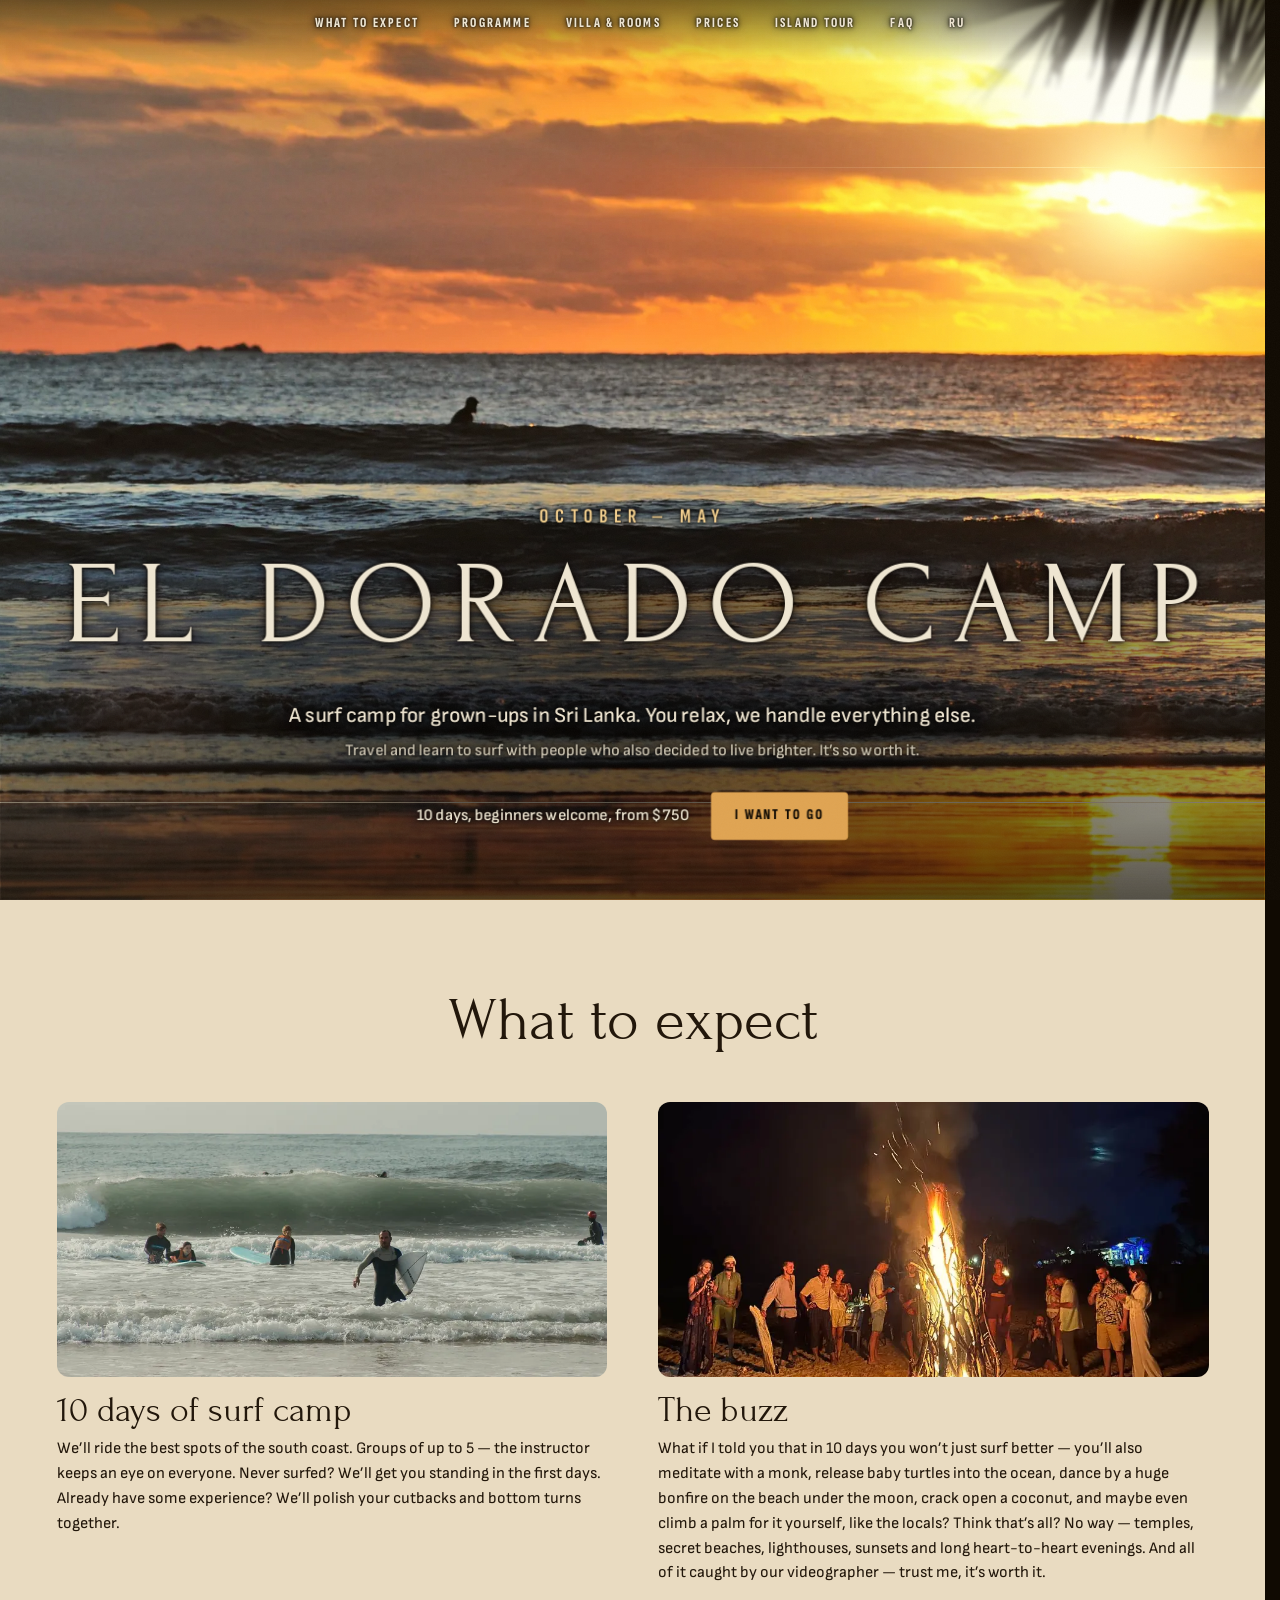
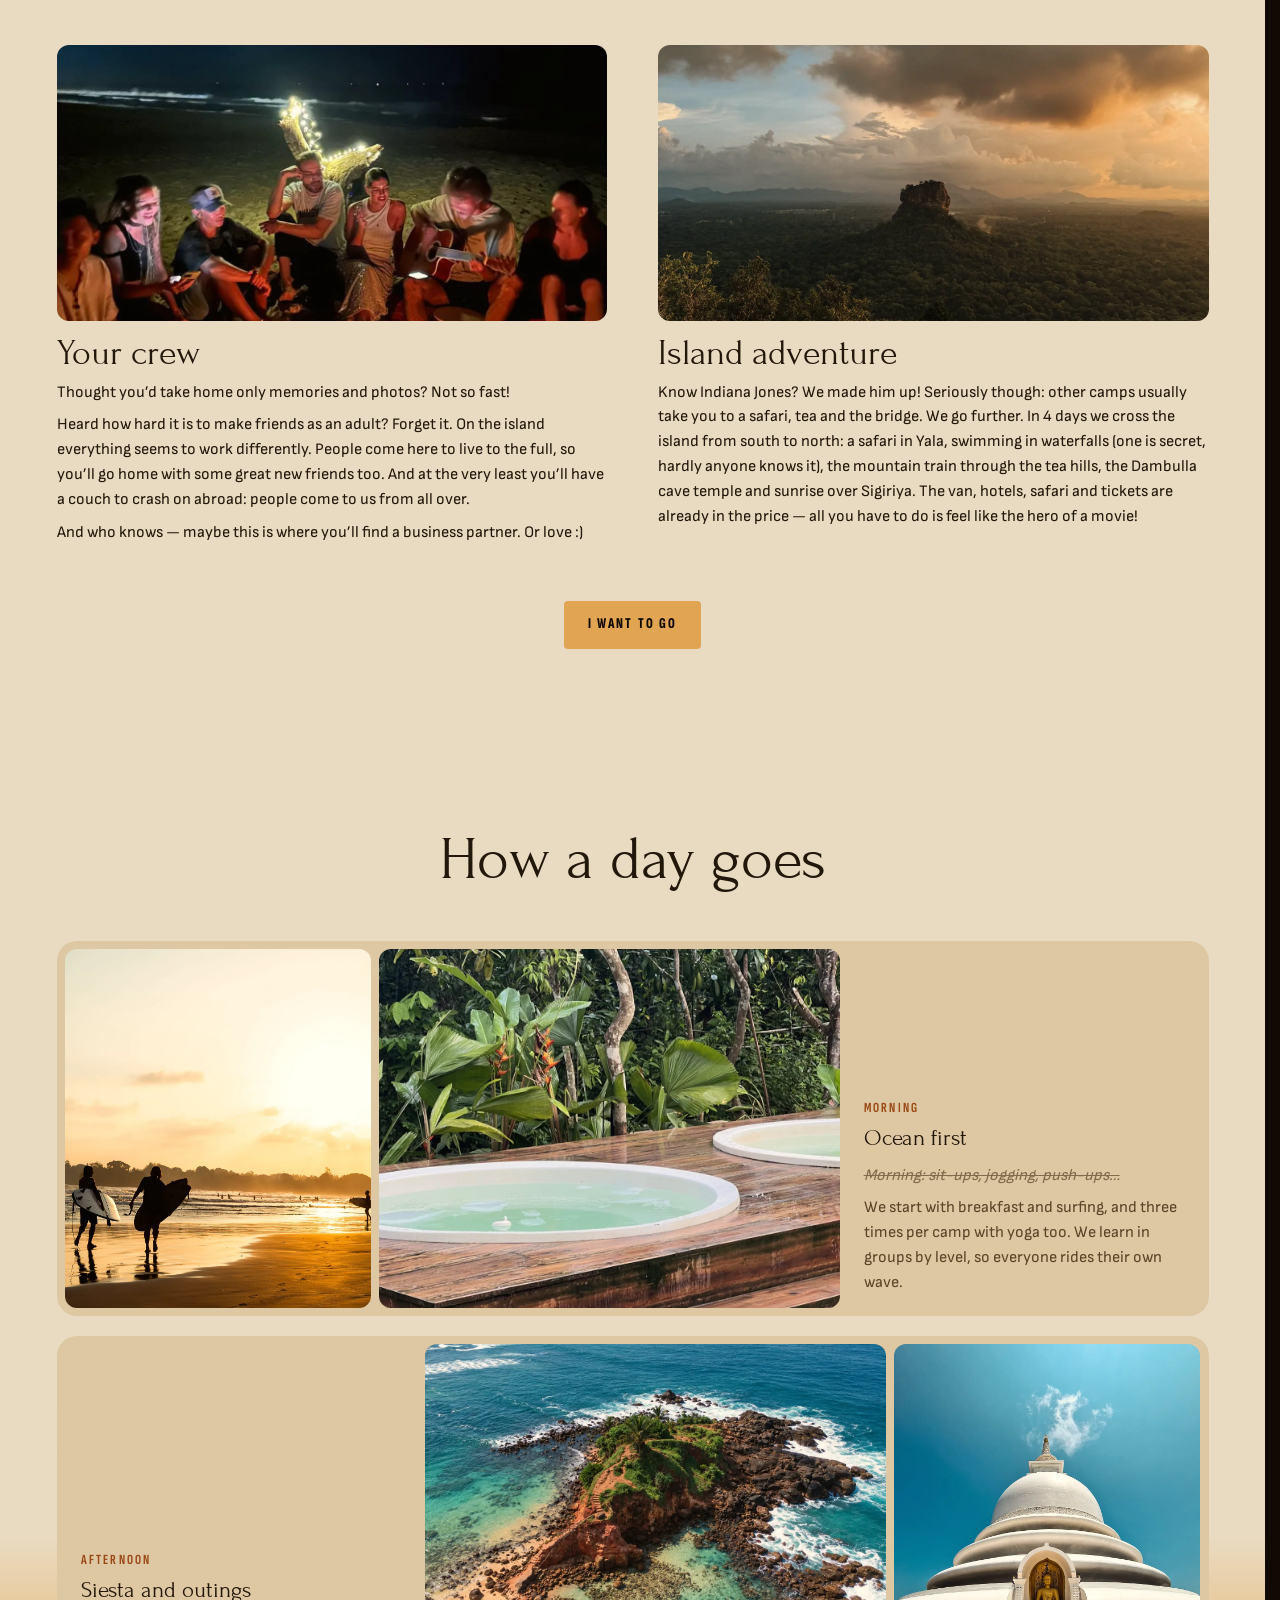
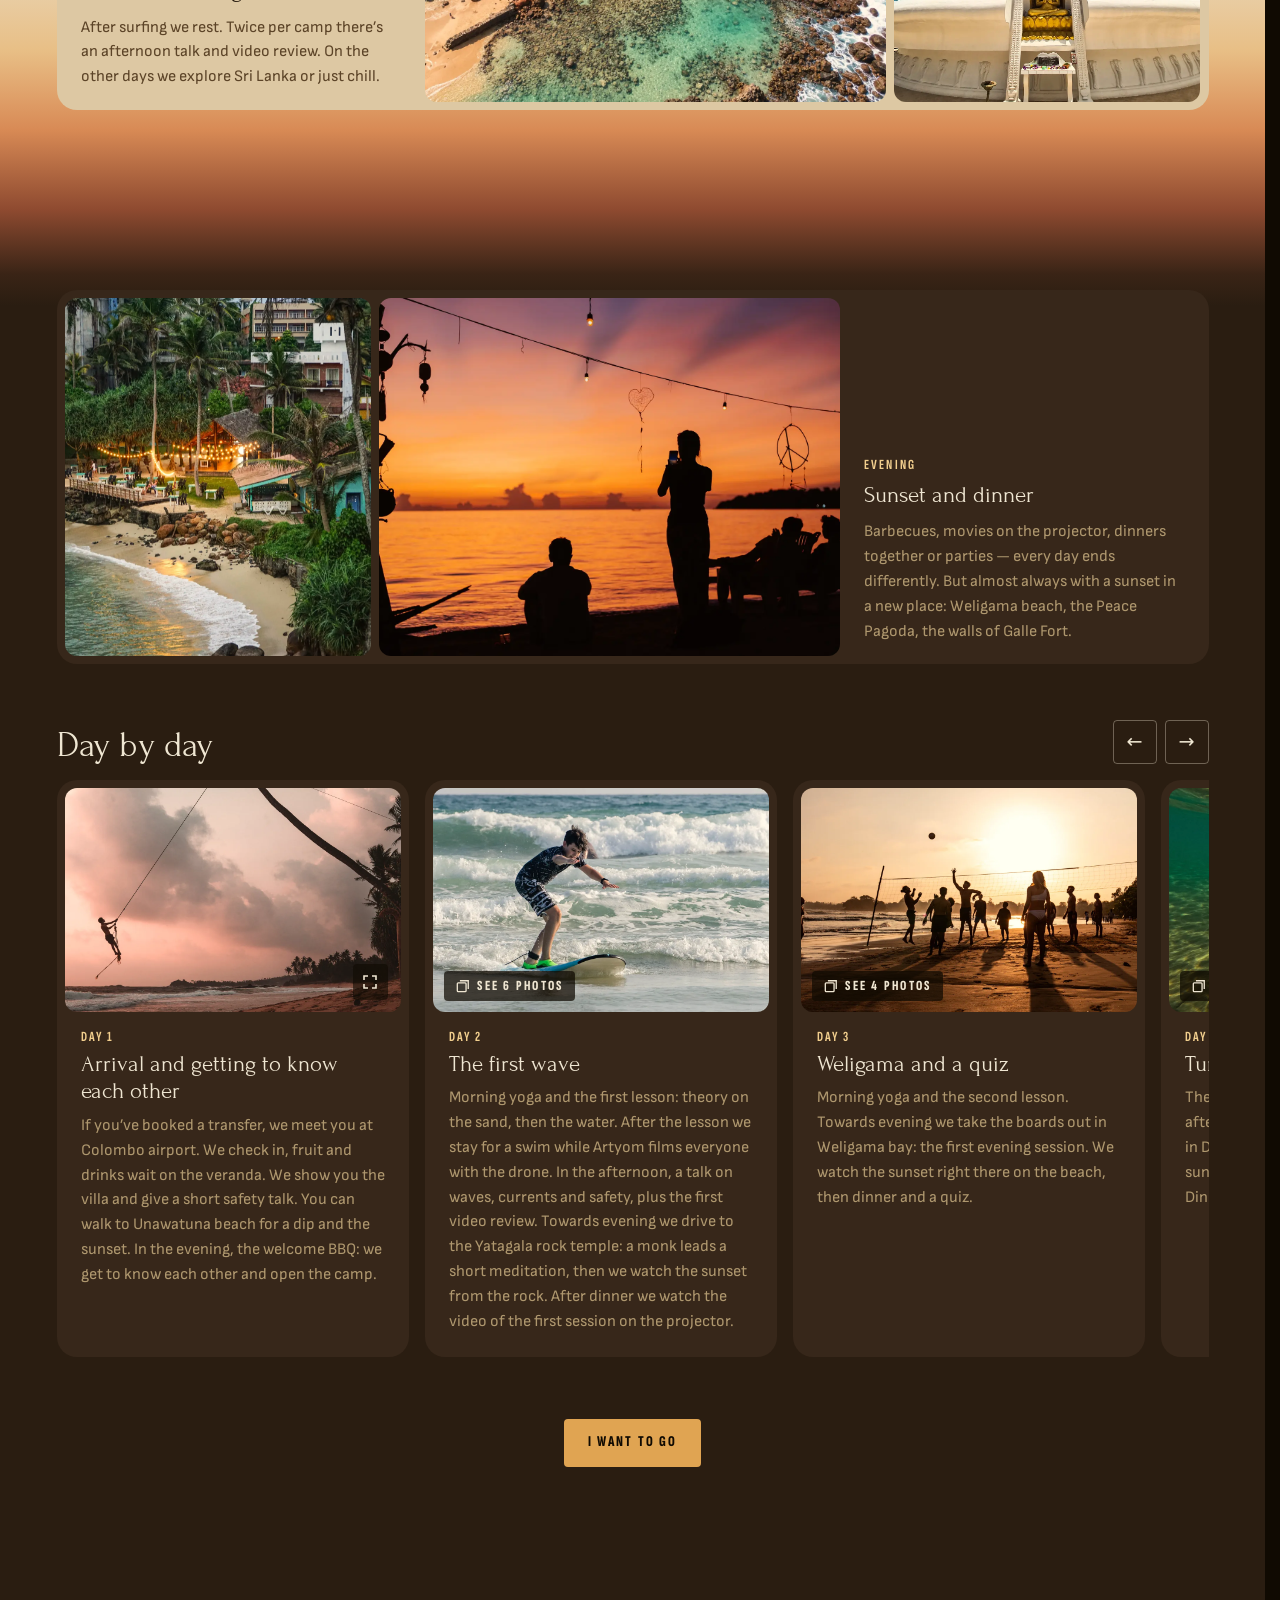
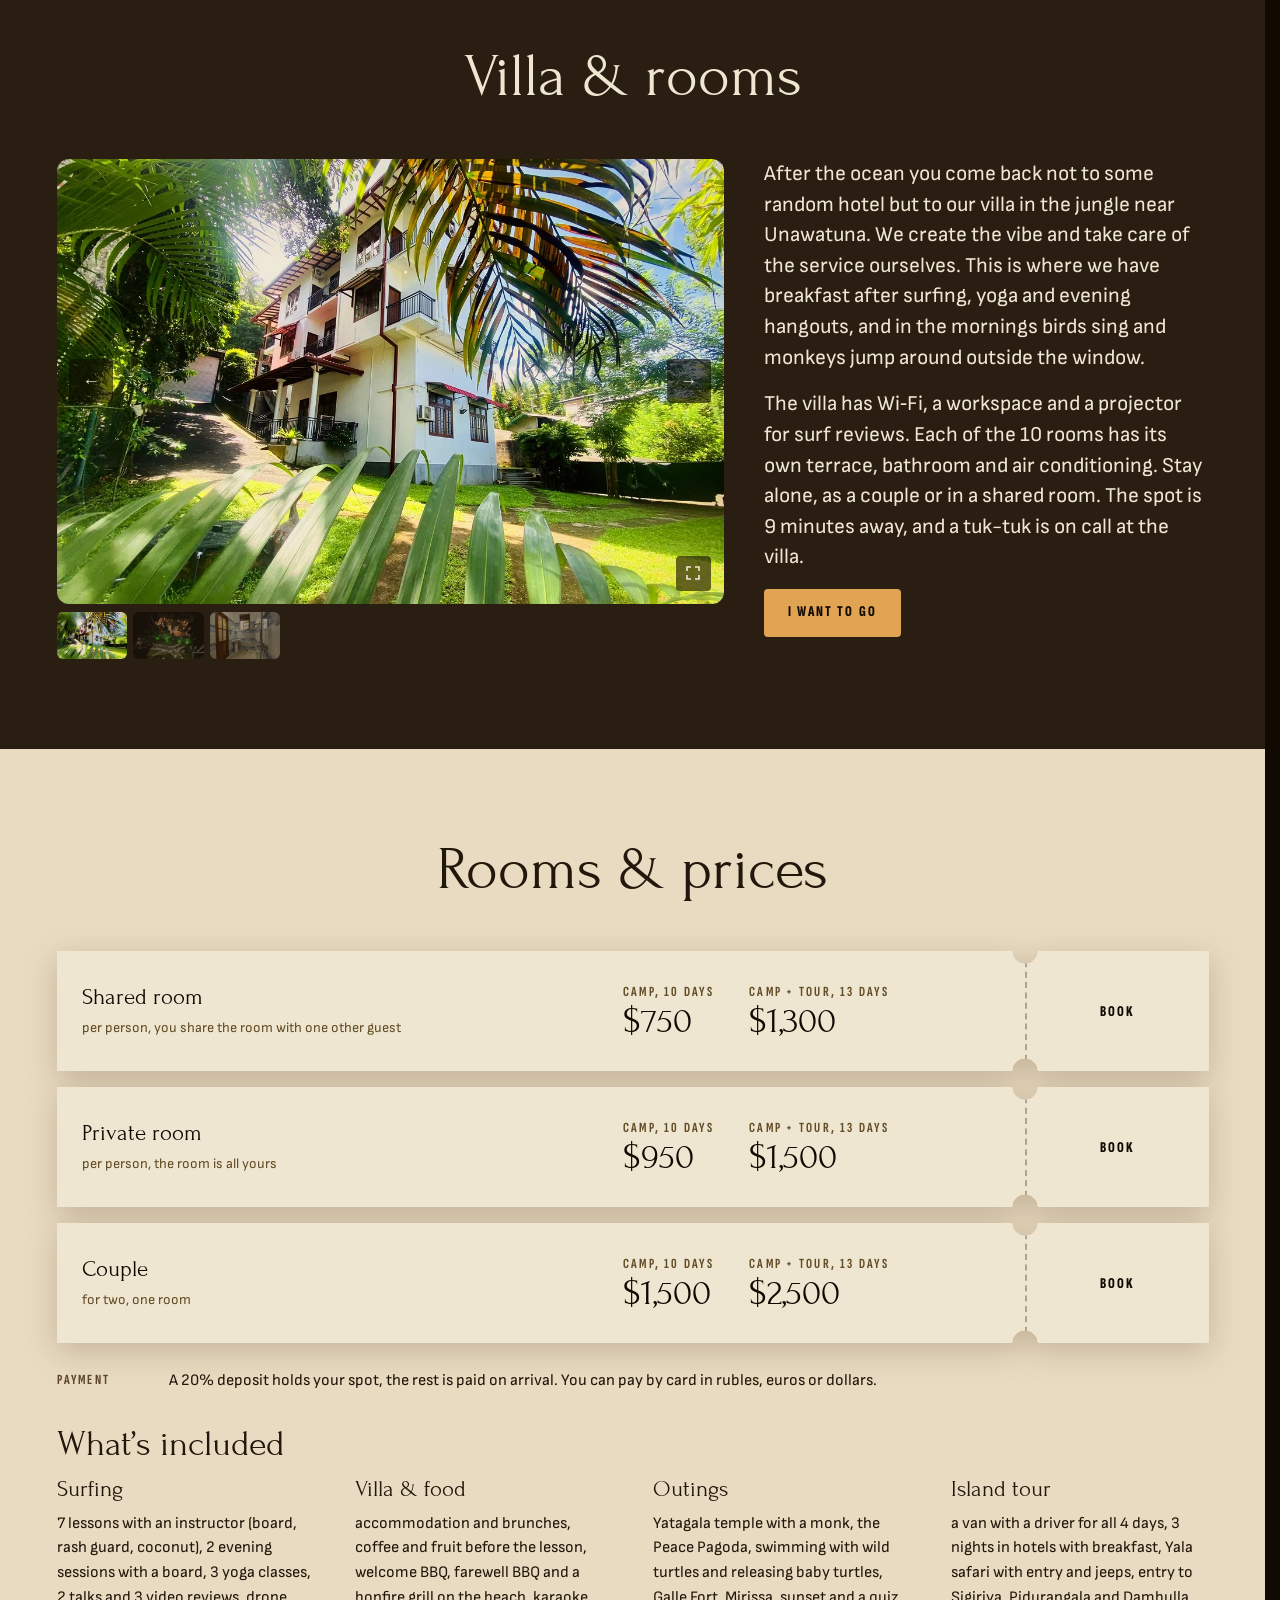
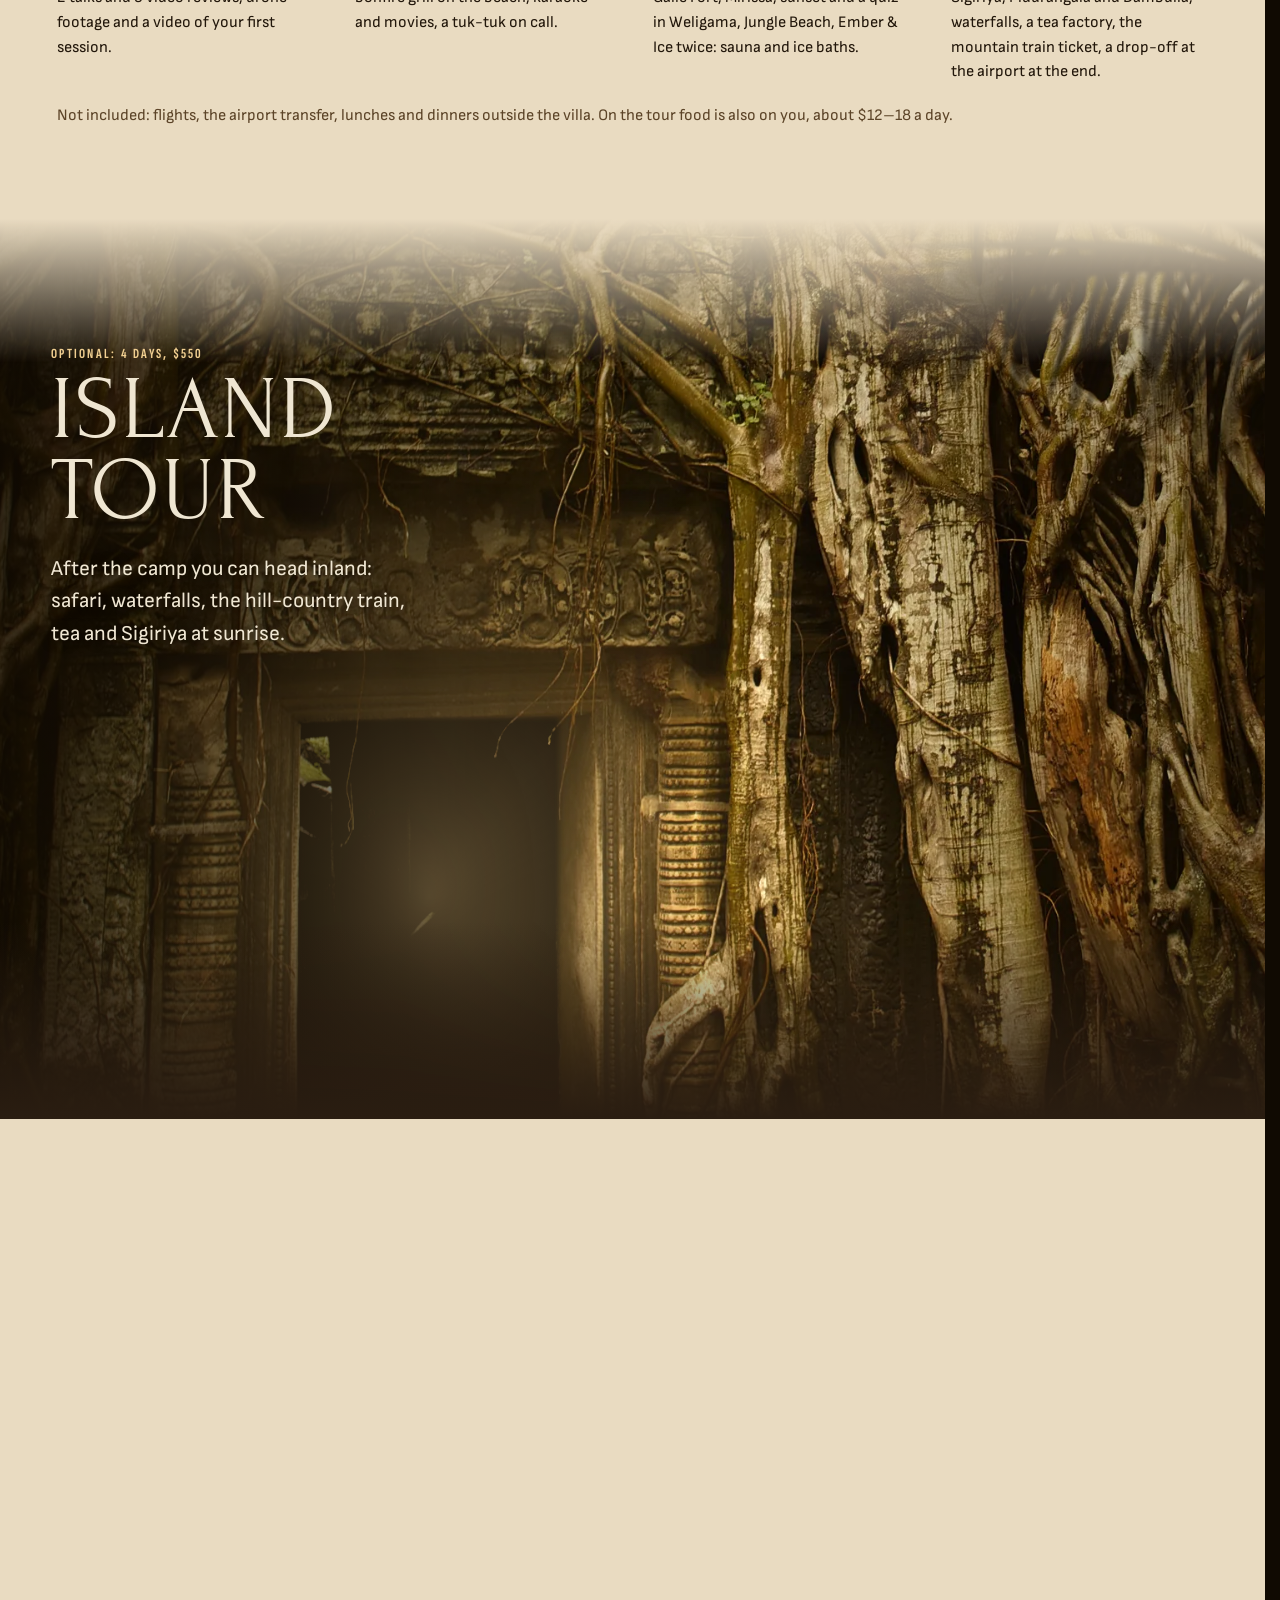
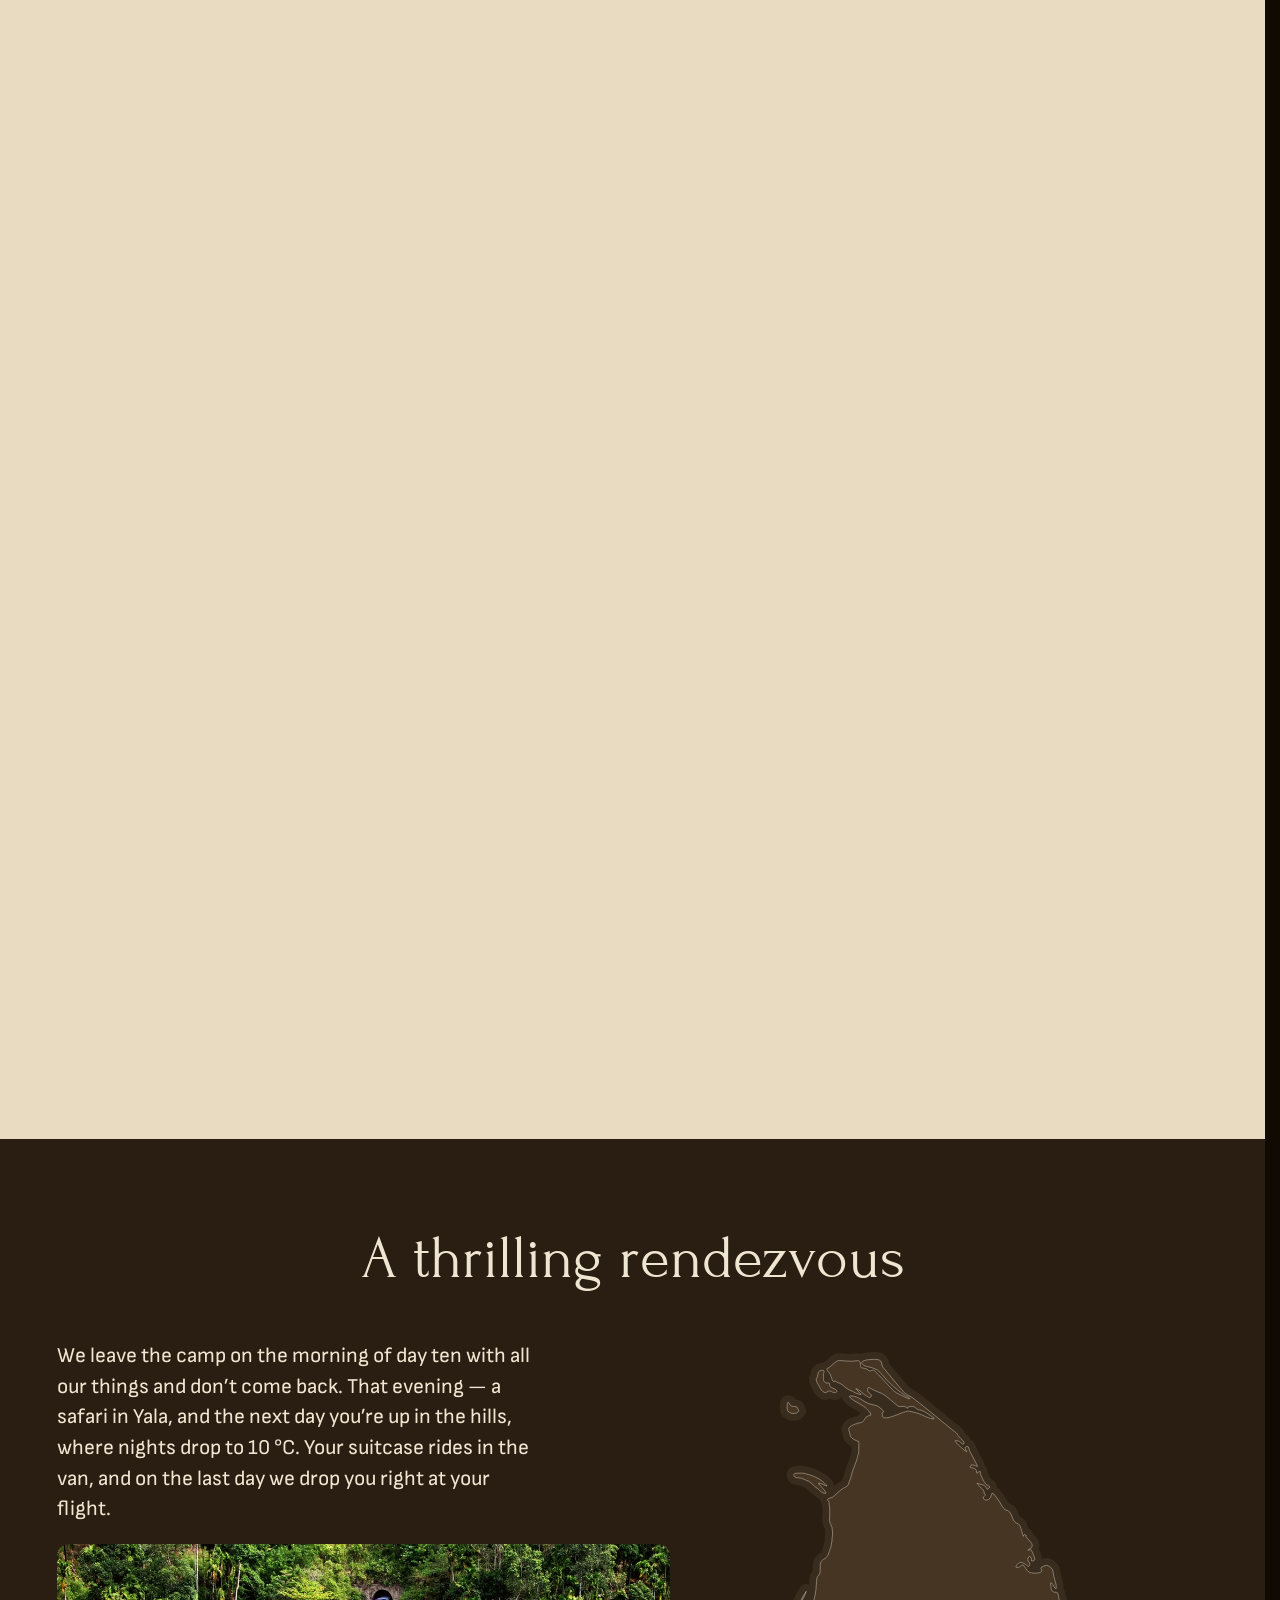
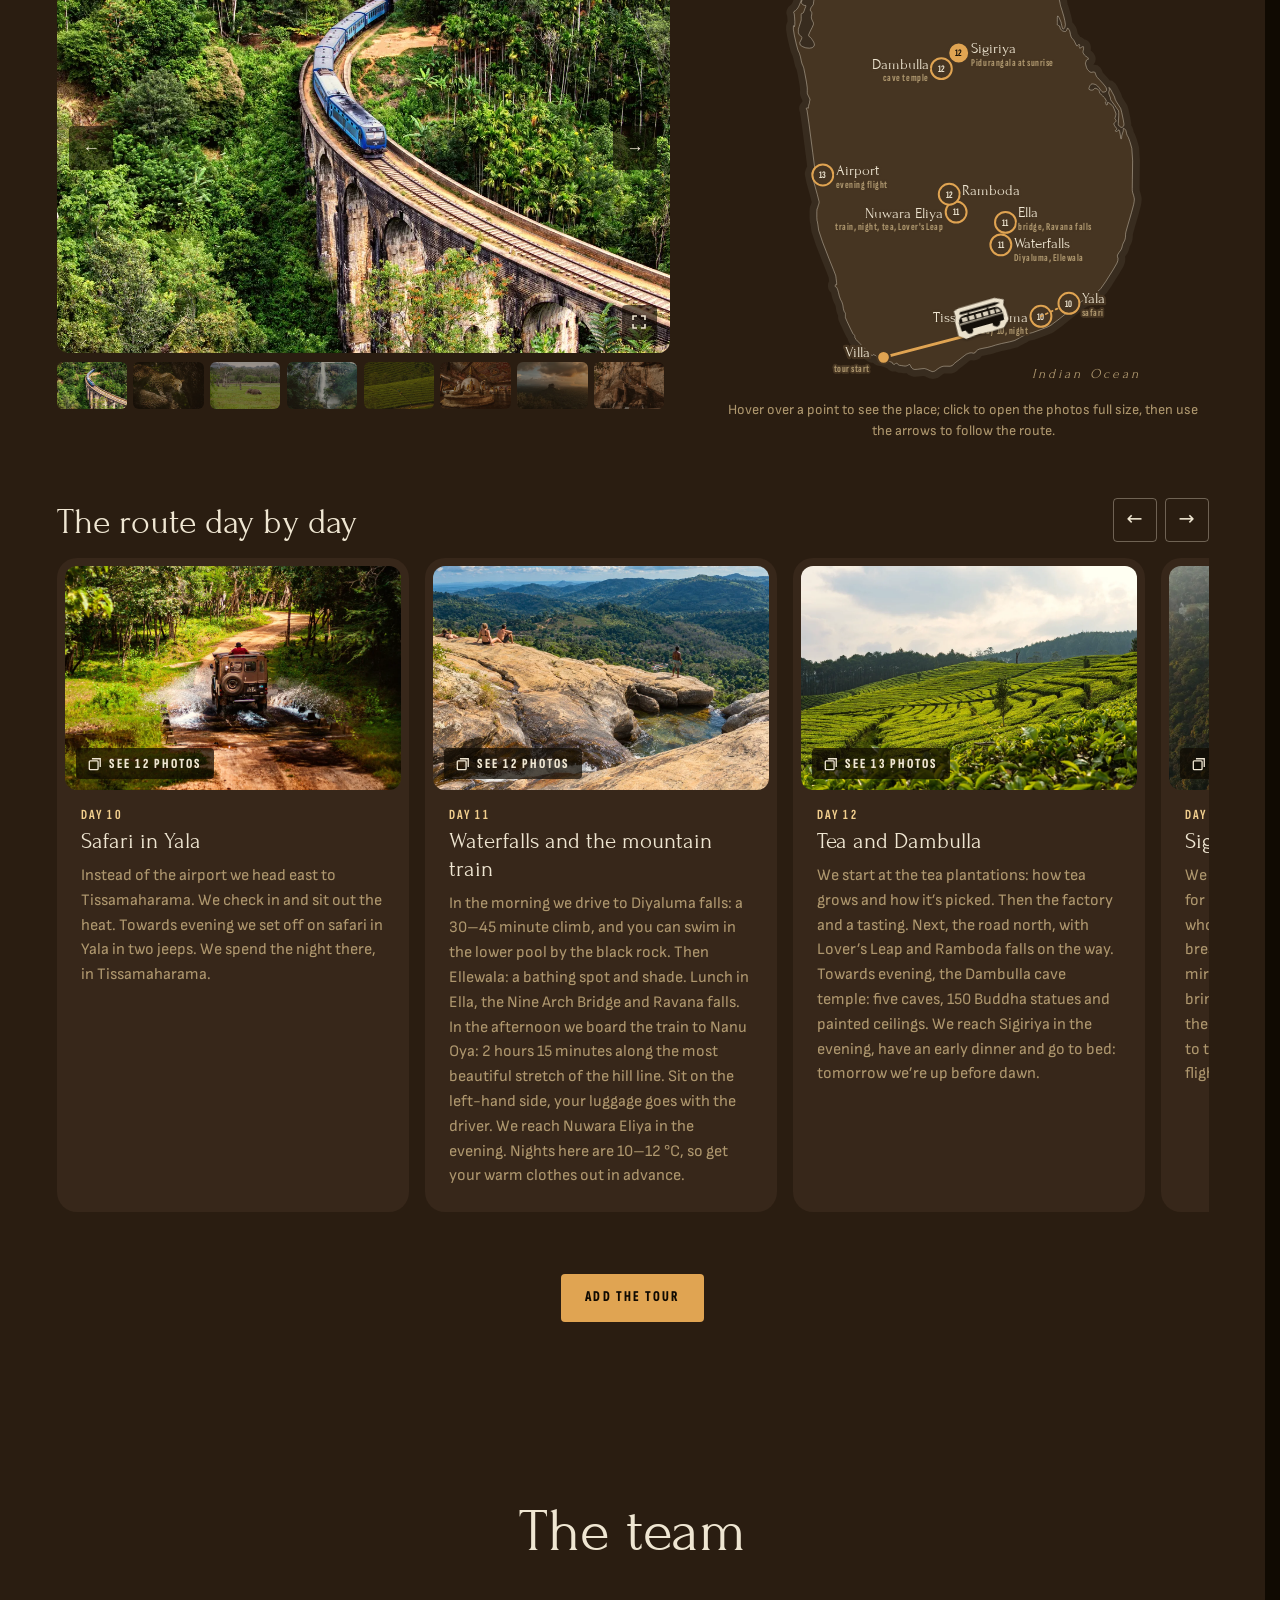
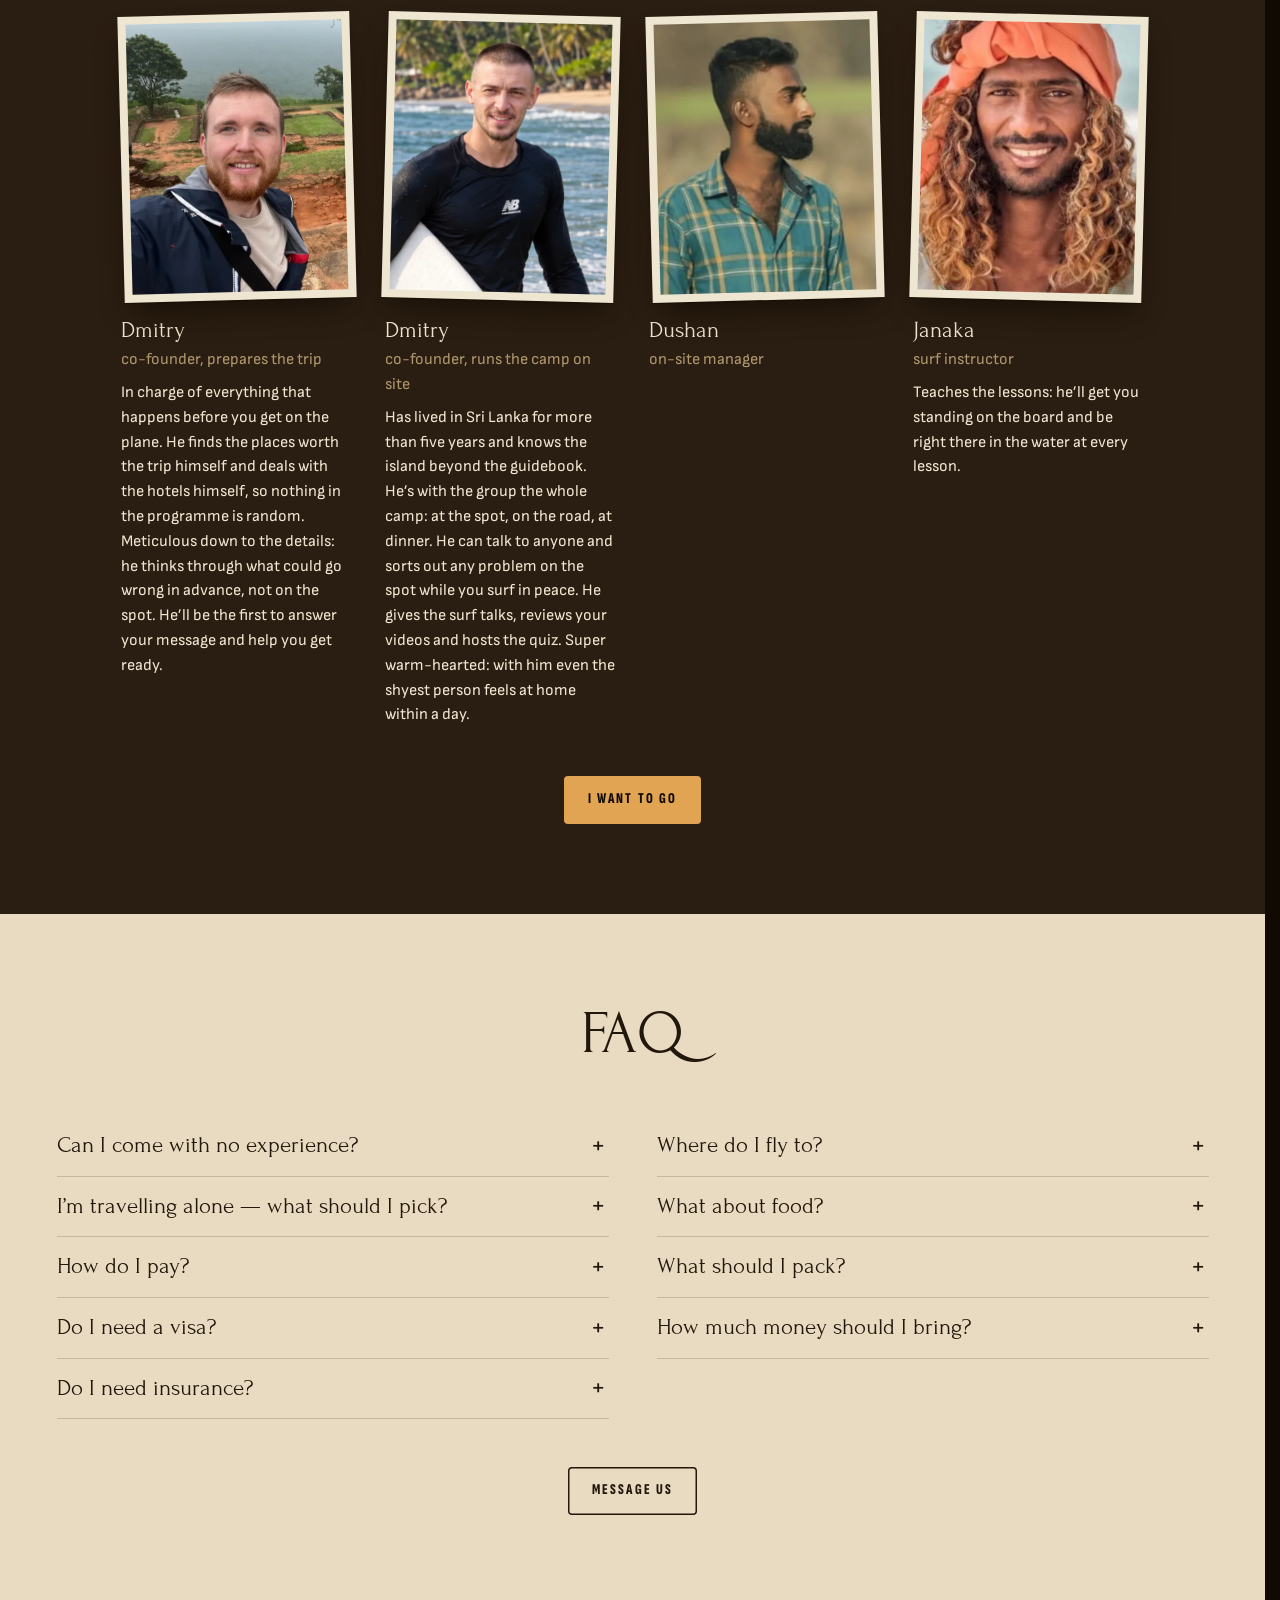
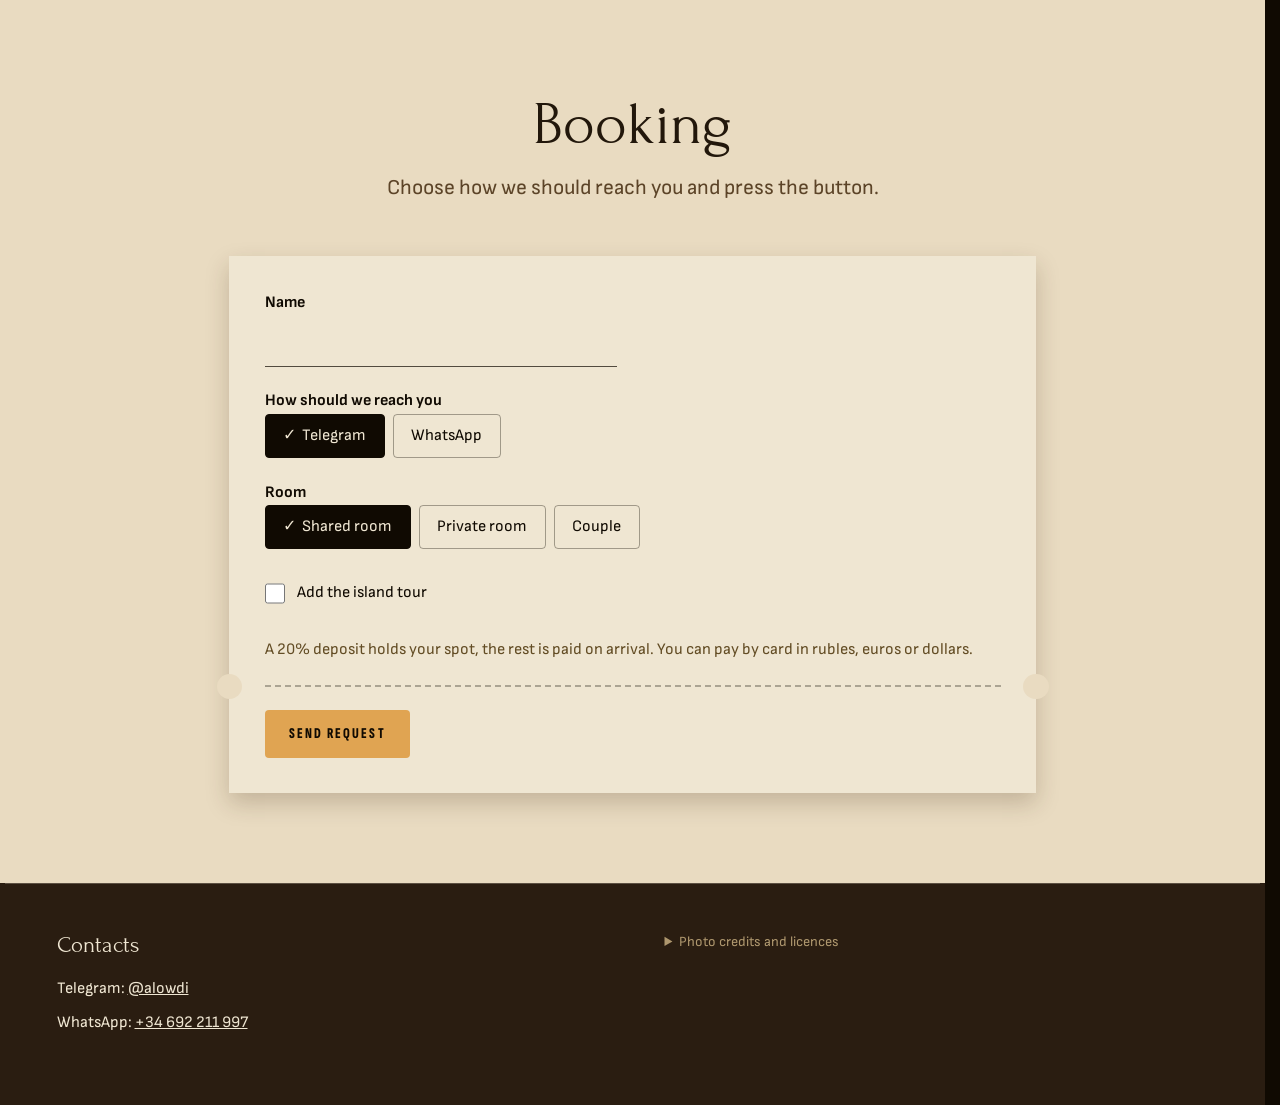
==== commit 61faf55d: "deploy 2026-10-06 12:23:09" ====
--- a/en/index.html
+++ b/en/index.html
@@ -12,6 +12,6 @@
       })(document.documentElement);
     </script><link rel="stylesheet" href="/_astro/Todo.CZmi_HE7.css"><link rel="stylesheet" href="/_astro/_..CQALiEZD.css"></head><body><button class="motion-toggle motion-skip" type="button" data-on="Motion: on" data-off="Motion: off">Motion: on</button><main><!-- quick links: on the sand of the first screen, docked at the top once the ocean leaves (engine.ts) --><nav class="hero-links" aria-label="Sections" data-intro><a href="#brief">What to expect</a><a href="#program">Programme</a><a href="#house">Villa &amp; rooms</a><a href="#prices">Prices</a><a href="#tour-act" data-until="#tour">Island tour</a><a href="#faq">FAQ</a><a href="/" hreflang="ru" aria-label="Русский">RU</a></nav><!-- wide screens: the apply button rides in the docked links bar (shown by .docked, engine.ts) --><a class="btn dock-cta" href="#booking">I want to go</a><!-- phone only: pinned apply button between the first screen and the form (engine.ts toggles .shown) --><a class="btn apply-bar" href="#booking"><span>I want to go</span> <span class="apply-bar-price">from $750</span></a><a class="tg" href="https://t.me/alowdi?text=Hi!%20I%E2%80%99m%20writing%20from%20the%20surf%20camp%20website%2C%20I%E2%80%99d%20like%20to%20ask%3A%20" target="_blank" rel="noopener" aria-label="Message us on Telegram"><!-- the Telegram mark (Simple Icons, CC0): with the word beside it, not Instagram's bare «share» plane --><svg viewBox="0 0 24 24" aria-hidden="true"><path fill="currentColor" d="M11.944 0A12 12 0 0 0 0 12a12 12 0 0 0 12 12 12 12 0 0 0 12-12A12 12 0 0 0 12 0a12 12 0 0 0-.056 0zm4.962 7.224c.1-.002.321.023.465.14a.506.506 0 0 1 .171.325c.016.093.036.306.02.472-.18 1.898-.962 6.502-1.36 8.627-.168.9-.499 1.201-.82 1.23-.696.065-1.225-.46-1.9-.902-1.056-.693-1.653-1.124-2.678-1.8-1.185-.78-.417-1.21.258-1.91.177-.184 3.247-2.977 3.307-3.23.007-.032.014-.15-.056-.212s-.174-.041-.249-.024c-.106.024-1.793 1.14-5.061 3.345-.48.33-.913.49-1.302.48-.428-.008-1.252-.241-1.865-.44-.752-.245-1.349-.374-1.297-.789.027-.216.325-.437.893-.663 3.498-1.524 5.83-2.529 6.998-3.014 3.332-1.386 4.025-1.627 4.476-1.635z"></path></svg><span class="tg-t">Telegram</span></a><!-- the wave under the links: a paper surfer (cut like the map's van) rides it as the page scrolls — on the crests
            and in the troughs (engine.ts), the wave behind him gold — the whole site is one ride (task 19, the client 27.09) --><div class="road" aria-hidden="true"><svg class="road-surfer" viewBox="-21 -24 43 27.5"><path class="ride-cut" d="M-20 0.2 L-19.4 -3 L-9.6 -5.2 L-8 -9.4 L-7.4 -19.4 L0.6 -18.6 L2.8 -21.4 L6.4 -22.8 L9.4 -20.6 L9.2 -16.8 L14 -14.4 L13.4 -10.4 L9.8 -9.8 L10.4 -7.6 L20.8 -7.8 L20.4 -3.6 L12 -0.6 L-11.6 2.6 Z"></path><path class="ride-sil" d="M-17.5 -0.3 L-13 -2.4 L10 -5.3 L18.6 -5.6 L11 -3 L-12 0.7 Z M-5.7 -2.5 L-2.4 -6.5 L-4.0 -7.9 L-7.3 -3.9 Z M-2.5 -6.4 L1.1 -9.2 L-0.7 -11.2 L-3.9 -8.0 Z M6.6 -4.3 L8.2 -8.2 L6.2 -9.0 L4.6 -5.1 Z M7.4 -9.6 L0.5 -11.5 L-0.1 -8.9 L7.0 -7.6 Z M1.5 -9.2 L5.4 -14.5 L3.0 -16.3 L-1.1 -11.2 Z M4.3 -14.2 L11.2 -11.7 L11.6 -12.9 L4.9 -15.6 Z M3.6 -16.0 L-4.7 -17.5 L-4.9 -16.3 L3.2 -14.4 Z M8.4 -17.5 L7.4 -16.2 L5.8 -16.1 L4.5 -17.1 L4.4 -18.7 L5.4 -20.0 L7.0 -20.1 L8.3 -19.1 Z"></path></svg></div><!-- after the dock button: `.hero-links.docked + .dock-cta` needs them adjacent. A phone: the six links don't fit a row (27.09) — the camp's name and «Меню», the links in a sheet (native popover) --><div class="phone-bar"><a class="phone-bar-name" href="#">El Dorado Camp</a><button class="phone-bar-menu" type="button" popovertarget="menu">Menu</button></div><nav class="menu" id="menu" popover aria-label="Sections"><button class="menu-close" type="button" popovertarget="menu" popovertargetaction="hide">Close</button><a href="#brief">What to expect</a><a href="#program">Programme</a><a href="#house">Villa &amp; rooms</a><a href="#prices">Prices</a><a href="#tour-act">Island tour</a><a href="#faq">FAQ</a><a href="/">Русский</a><a class="btn" href="#booking">I want to go</a></nav><div class="act act--ocean"><div class="stage"><section class="scene scene--ocean" data-hold="0.2" data-focus="40% 42%" data-focus-portrait="25% 45%" data-exit="flyUp" style="z-index:1"><picture><source media="(max-aspect-ratio: 3/4)" srcset="/scenes/ocean/sky-p.webp"><img class="plane" src="/scenes/ocean/sky.webp" alt width="2112" height="1188" data-depth="0.04" loading="eager" decoding="async" fetchpriority="high"></picture><picture><source media="(max-aspect-ratio: 3/4)" srcset="/scenes/ocean/sun-p.webp"><img class="plane blend-screen" src="/scenes/ocean/sun.webp" alt width="2112" height="1188" data-depth="0.04" data-idle="pulse" loading="eager" decoding="async" fetchpriority="high"></picture><picture><source media="(max-aspect-ratio: 3/4)" srcset="/scenes/ocean/far-p.webp"><img class="plane" src="/scenes/ocean/far.webp" alt="Sunset over the ocean, a surfer waiting for a wave" width="2112" height="1188" data-depth="0.16" loading="eager" decoding="async" fetchpriority="high"></picture><picture><source media="(max-aspect-ratio: 3/4)" srcset="/scenes/ocean/near-p.webp"><img class="plane" src="/scenes/ocean/near.webp" alt width="2112" height="1188" data-depth="0.32" loading="eager" decoding="async" fetchpriority="high"></picture><picture><source media="(max-aspect-ratio: 3/4)" srcset="/scenes/ocean/shore-p.webp"><img class="plane" src="/scenes/ocean/shore.webp" alt width="2112" height="1188" data-depth="0.55" loading="eager" decoding="async" fetchpriority="high"></picture><div class="slot" data-depth="0.14"><div class="hero-shade" aria-hidden="true"></div><div class="hero-title"><div class="hero-scrim" aria-hidden="true" data-intro></div><div class="hero-poster"><p class="hero-season" data-intro>October — May</p><!-- letters rise one by one (intro.ts); a word never breaks inside, the line wraps between words --><h1 class="hero-name" aria-label="El Dorado Camp"><span class="w" aria-hidden="true"><span class="ch">E</span><span class="ch">l</span></span> <span class="w" aria-hidden="true"><span class="ch">D</span><span class="ch">o</span><span class="ch">r</span><span class="ch">a</span><span class="ch">d</span><span class="ch">o</span></span> <span class="w" aria-hidden="true"><span class="ch">C</span><span class="ch">a</span><span class="ch">m</span><span class="ch">p</span></span></h1></div><!-- one axis with the name (27.09: text at the sides and in the middle at once looked strange): the offer, then the
-       feeling a size down, then the facts and the button side by side --><p class="hero-line" data-intro>A surf camp for grown-ups in Sri Lanka. You relax, we handle everything else.</p><p class="hero-line hero-line-2" data-intro>Travel and learn to surf with people who also decided to live brighter. It’s so worth it.</p><div class="hero-act" data-intro><p class="hero-facts">10 days, beginners welcome, from $750</p><a class="btn hero-cta" href="#booking">I want to go</a></div></div></div><picture><source media="(max-aspect-ratio: 3/4)" srcset="/scenes/ocean/front-p.webp"><img class="plane" src="/scenes/ocean/front.webp" alt width="2112" height="1188" data-depth="1.3" data-idle="sway" data-anchored="true" loading="eager" decoding="async" fetchpriority="high"></picture></section></div></div><div class="page"><section class="section" id="brief" aria-labelledby="brief-title"><header class="section-head"><h2 id="brief-title">What to expect</h2></header><div class="spread" data-zoom-group><article class="spread-item"><button type="button" class="zoom spread-photo" data-zoom="/photos/day2-2.webp" data-full="/photos/day2-2-full.webp" data-caption="10 days of surf camp" aria-label="Open photo: 10 days of surf camp"><img src="/clips/day2-2.webp" alt="" width="1200" height="800" loading="lazy" decoding="async" draggable="false" style="false"><video class="clip" src="/clips/day2-2.mp4" data-photo="/photos/day2-2.webp" muted playsinline preload="none" aria-hidden="true" tabindex="-1"></video></button><h3>10 days of surf camp</h3><p>We’ll ride the best spots of the south coast. Groups of up to 5 — the instructor keeps an eye on everyone. Never surfed? We’ll get you standing in the first days. Already have some experience? We’ll polish your cutbacks and bottom turns together.</p></article><article class="spread-item"><button type="button" class="zoom spread-photo" data-zoom="/photos/day4-1.webp" data-full="/photos/day4-1-full.webp" data-caption="The buzz" aria-label="Open photo: The buzz"><img src="/clips/day4-1.webp" alt="" width="1200" height="800" loading="lazy" decoding="async" draggable="false" style="false"><video class="clip" src="/clips/day4-1.mp4" data-photo="/photos/day4-1.webp" muted playsinline preload="none" aria-hidden="true" tabindex="-1"></video></button><h3>The buzz</h3><p>What if I told you that in 10 days you won’t just surf better — you’ll also meditate with a monk, release baby turtles into the ocean, dance by a huge bonfire on the beach under the moon, crack open a coconut, and maybe even climb a palm for it yourself, like the locals? Think that’s all? No way — temples, secret beaches, lighthouses, sunsets and long heart-to-heart evenings. And all of it caught by our videographer — trust me, it’s worth it.</p></article><article class="spread-item"><button type="button" class="zoom spread-photo" data-zoom="/photos/day7-4.webp" data-full="/photos/day7-4-full.webp" data-caption="Your crew" aria-label="Open photo: Your crew"><img src="/clips/day7-4.webp" alt="" width="1200" height="800" loading="lazy" decoding="async" draggable="false" style="false"><video class="clip" src="/clips/day7-4.mp4" data-photo="/photos/day7-4.webp" muted playsinline preload="none" aria-hidden="true" tabindex="-1"></video></button><h3>Your crew</h3><p>Thought you’d take home only memories and photos? Not so fast!</p><p>Heard how hard it is to make friends as an adult? Forget it. On the island everything seems to work differently. People come here to live to the full, so you’ll go home with some great new friends too. And at the very least you’ll have a couch to crash on abroad: people come to us from all over.</p><p>And who knows — maybe this is where you’ll find a business partner. Or love :)</p></article><article class="spread-item"><button type="button" class="zoom spread-photo" data-zoom="/photos/pidurangala-7.webp" data-full="/photos/pidurangala-7-full.webp" data-caption="Island adventure" aria-label="Open photo: Island adventure"><img src="/photos/pidurangala-7-full.webp" alt="" width="1200" height="800" loading="lazy" decoding="async" draggable="false" style="object-position: 50% 55.00000000000001%"></button><h3>Island adventure</h3><p>Know Indiana Jones? We made him up! Seriously though: other camps usually take you to a safari, tea and the bridge. We go further. In 4 days we cross the island from south to north: a safari in Yala, swimming in waterfalls (one is secret, hardly anyone knows it), the mountain train through the tea hills, the Dambulla cave temple and sunrise over Sigiriya. The van, hotels, safari and tickets are already in the price — all you have to do is feel like the hero of a movie!</p></article></div><p class="center section-cta"><a class="btn" href="#booking">I want to go</a></p></section><section class="section" id="program" aria-labelledby="program-title"><header class="section-head"><h2 id="program-title">How a day goes</h2></header><div class="dayparts" data-zoom-group><article class="daypart"><button type="button" class="zoom daypart-photo tall" data-zoom="/photos/day3-3.webp" data-full="/photos/day3-3-full.webp" data-caption="Morning · Ocean first" aria-label="Open photo: Ocean first"><img src="/clips/day3-3.webp" alt="" loading="lazy" decoding="async" draggable="false" style="false"><video class="clip" src="/clips/day3-3.mp4" data-photo="/photos/day3-3.webp" muted playsinline preload="none" aria-hidden="true" tabindex="-1"></video></button><button type="button" class="zoom daypart-photo wide" data-zoom="/photos/day9-1.webp" data-full="/photos/day9-1-full.webp" data-caption="Morning · Ocean first" aria-label="Open photo: Ocean first"><img src="/photos/day9-1-full.webp" alt="" loading="lazy" decoding="async" draggable="false" style="object-position: 50% 60%"></button><div class="daypart-text"><p class="daypart-when">Morning</p><h3>Ocean first</h3><p class="daypart-strike"><s>Morning: sit-ups, jogging, push-ups…</s></p><p>We start with breakfast and surfing, and three times per camp with yoga too. We learn in groups by level, so everyone rides their own wave.</p></div></article><article class="daypart flip"><button type="button" class="zoom daypart-photo tall" data-zoom="/photos/pagoda-1.webp" data-full="/photos/pagoda-1-full.webp" data-caption="Afternoon · Siesta and outings" aria-label="Open photo: Siesta and outings"><img src="/photos/pagoda-1-full.webp" alt="" loading="lazy" decoding="async" draggable="false" style="object-position: 50% 72%"></button><button type="button" class="zoom daypart-photo wide" data-zoom="/photos/day6-3.webp" data-full="/photos/day6-3-full.webp" data-caption="Afternoon · Siesta and outings" aria-label="Open photo: Siesta and outings"><img src="/photos/day6-3-full.webp" alt="" loading="lazy" decoding="async" draggable="false" style="object-position: 100% 50%"></button><div class="daypart-text"><p class="daypart-when">Afternoon</p><h3>Siesta and outings</h3><p>After surfing we rest. Twice per camp there’s an afternoon talk and video review. On the other days we explore Sri Lanka or just chill.</p></div></article><article class="daypart"><button type="button" class="zoom daypart-photo tall" data-zoom="/photos/day6-5.webp" data-full="/photos/day6-5-full.webp" data-caption="Evening · Sunset and dinner" aria-label="Open photo: Sunset and dinner"><img src="/photos/day6-5-full.webp" alt="" loading="lazy" decoding="async" draggable="false" style="object-position: 50% 55.00000000000001%"></button><button type="button" class="zoom daypart-photo wide" data-zoom="/photos/day6-6.webp" data-full="/photos/day6-6-full.webp" data-caption="Evening · Sunset and dinner" aria-label="Open photo: Sunset and dinner"><img src="/photos/day6-6-full.webp" alt="" loading="lazy" decoding="async" draggable="false" style="object-position: 50% 50%"></button><div class="daypart-text"><p class="daypart-when">Evening</p><h3>Sunset and dinner</h3><p>Barbecues, movies on the projector, dinners together or parties — every day ends differently. But almost always with a sunset in a new place: Weligama beach, the Peace Pagoda, the walls of Galle Fort.</p></div></article></div><div class="ribbon" data-ribbon><div class="ribbon-head"><h3>Day by day</h3><p class="ribbon-nav"><button type="button" class="ribbon-btn" data-dir="-1" aria-label="Previous days">←</button><button type="button" class="ribbon-btn" data-dir="1" aria-label="Next days">→</button></p></div><ol class="days" tabindex="0" aria-label="Day by day"><li style="--i: 0"><div class="day"><figure class="gallery" data-zoom-group><div class="gallery-stage"><button type="button" class="zoom gallery-zoom" data-zoom="/photos/day1-1.webp" data-full="/photos/day1-1-full.webp" data-caption="Day 1: Arrival and getting to know each other" aria-label="Open photo: Day 1: Arrival and getting to know each other"><img class="gallery-main" src="/photos/day1-1.webp" alt="" width="1200" height="800" loading="lazy" decoding="async" draggable="false"><video class="clip" src="/clips/day1-1.mp4" data-photo="/photos/day1-1.webp" muted playsinline preload="none" aria-hidden="true" tabindex="-1"></video></button></div></figure><script type="module">document.addEventListener(`click`,e=>{let t=e.target.closest(`.gallery-arrow`);if(t){let e=[...t.closest(`.gallery`).querySelectorAll(`.gallery-thumbs button`)];e[(e.findIndex(e=>e.hasAttribute(`aria-current`))+ +t.dataset.step+e.length)%e.length].click();return}let n=e.target.closest(`.gallery-thumbs button`);if(!n)return;let r=n.closest(`.gallery`);r.querySelector(`.gallery-main`).src=n.dataset.src;let i=r.querySelector(`.clip`);i&&(i.hidden=n.dataset.src!==i.dataset.photo,i.hidden&&i.pause());let a=n.parentElement;a.scrollTo({left:n.offsetLeft-(a.clientWidth-n.offsetWidth)/2,behavior:`smooth`}),r.querySelectorAll(`.gallery-thumbs button`).forEach(e=>e.removeAttribute(`aria-current`)),n.setAttribute(`aria-current`,`true`)});</script><script type="module">var e=document.documentElement.dataset.motion===`off`||document.documentElement.dataset.motion!==`on`&&matchMedia(`(prefers-reduced-motion: reduce)`).matches,t=navigator.connection?.saveData,n=matchMedia(`(hover: hover)`).matches,r=[...document.querySelectorAll(`video.clip`)];if(!e&&r.length&&(n||!t)){let e=new WeakMap,t=t=>{e.set(t,!0),!t.hidden&&(t.paused?t.play().catch(()=>{}):t.classList.add(`on`))},i=t=>{e.set(t,!1),t.classList.remove(`on`),setTimeout(()=>{e.get(t)||(t.pause(),t.currentTime=0)},700)};for(let a of r)a.addEventListener(`playing`,()=>a.classList.add(`on`)),a.addEventListener(`ended`,()=>{a.classList.remove(`on`),setTimeout(()=>{a.currentTime=0,e.get(a)&&a.play().catch(()=>{})},700)}),n&&(a.parentElement.addEventListener(`pointerenter`,()=>t(a)),a.parentElement.addEventListener(`pointerleave`,()=>i(a)));if(!n){let n=new Set,a=new IntersectionObserver(e=>e.forEach(e=>{let r=e.target;e.isIntersecting?(n.add(r),t(r)):(n.delete(r),i(r))}),{threshold:.6});r.forEach(e=>a.observe(e)),addEventListener(`touchend`,()=>n.forEach(t=>{e.get(t)&&t.paused&&!t.hidden&&t.play().catch(()=>{})}),{passive:!0})}}</script><p class="day-n">Day 1</p><h4 class="day-name">Arrival and getting to know each other</h4><p class="day-story">If you’ve booked a transfer, we meet you at Colombo airport. We check in, fruit and drinks wait on the veranda. We show you the villa and give a short safety talk. You can walk to Unawatuna beach for a dip and the sunset. In the evening, the welcome BBQ: we get to know each other and open the camp.</p></div></li><li style="--i: 1"><div class="day"><figure class="gallery" data-zoom-group><div class="gallery-stage"><button type="button" class="zoom gallery-zoom" data-zoom="/photos/day2-1.webp" data-full="/photos/day2-1-full.webp" data-caption="Day 2: The first wave" aria-label="Open photo: Day 2: The first wave"><img class="gallery-main" src="/photos/day2-1.webp" alt="" width="1200" height="800" loading="lazy" decoding="async" draggable="false"><video class="clip" src="/clips/day2-1.mp4" data-photo="/photos/day2-1.webp" muted playsinline preload="none" aria-hidden="true" tabindex="-1"></video><span class="gallery-more" aria-hidden="true">See 6 photos</span></button><button type="button" class="gallery-arrow" data-step="-1" aria-label="Previous photo">←</button><button type="button" class="gallery-arrow" data-step="1" aria-label="Next photo">→</button></div><div class="gallery-thumbs"><button type="button" aria-label="Photo 1 of 6" aria-current="true" data-src="/photos/day2-1.webp" data-full="/photos/day2-1-full.webp"><img src="/photos/day2-1-t.webp" alt="" width="240" height="160" loading="lazy" decoding="async"></button><button type="button" aria-label="Photo 2 of 6" data-src="/photos/day2-2.webp" data-full="/photos/day2-2-full.webp"><img src="/photos/day2-2-t.webp" alt="" width="240" height="160" loading="lazy" decoding="async"></button><button type="button" aria-label="Photo 3 of 6" data-src="/photos/day2-3.webp" data-full="/photos/day2-3-full.webp"><img src="/photos/day2-3-t.webp" alt="" width="240" height="160" loading="lazy" decoding="async"></button><button type="button" aria-label="Photo 4 of 6" data-src="/photos/day2-4.webp" data-full="/photos/day2-4-full.webp"><img src="/photos/day2-4-t.webp" alt="" width="240" height="160" loading="lazy" decoding="async"></button><button type="button" aria-label="Photo 5 of 6" data-src="/photos/day2-5.webp" data-full="/photos/day2-5-full.webp"><img src="/photos/day2-5-t.webp" alt="" width="240" height="160" loading="lazy" decoding="async"></button><button type="button" aria-label="Photo 6 of 6" data-src="/photos/day2-6.webp" data-full="/photos/day2-6-full.webp"><img src="/photos/day2-6-t.webp" alt="" width="240" height="160" loading="lazy" decoding="async"></button></div></figure><p class="day-n">Day 2</p><h4 class="day-name">The first wave</h4><p class="day-story">Morning yoga and the first lesson: theory on the sand, then the water. After the lesson we stay for a swim while Artyom films everyone with the drone. In the afternoon, a talk on waves, currents and safety, plus the first video review. Towards evening we drive to the Yatagala rock temple: a monk leads a short meditation, then we watch the sunset from the rock. After dinner we watch the video of the first session on the projector.</p></div></li><li style="--i: 2"><div class="day"><figure class="gallery" data-zoom-group><div class="gallery-stage"><button type="button" class="zoom gallery-zoom" data-zoom="/photos/day3-1.webp" data-full="/photos/day3-1-full.webp" data-caption="Day 3: Weligama and a quiz" aria-label="Open photo: Day 3: Weligama and a quiz"><img class="gallery-main" src="/photos/day3-1.webp" alt="" width="1200" height="800" loading="lazy" decoding="async" draggable="false"><video class="clip" src="/clips/day3-1.mp4" data-photo="/photos/day3-1.webp" muted playsinline preload="none" aria-hidden="true" tabindex="-1"></video><span class="gallery-more" aria-hidden="true">See 4 photos</span></button><button type="button" class="gallery-arrow" data-step="-1" aria-label="Previous photo">←</button><button type="button" class="gallery-arrow" data-step="1" aria-label="Next photo">→</button></div><div class="gallery-thumbs"><button type="button" aria-label="Photo 1 of 4" aria-current="true" data-src="/photos/day3-1.webp" data-full="/photos/day3-1-full.webp"><img src="/photos/day3-1-t.webp" alt="" width="240" height="160" loading="lazy" decoding="async"></button><button type="button" aria-label="Photo 2 of 4" data-src="/photos/day3-2.webp" data-full="/photos/day3-2-full.webp"><img src="/photos/day3-2-t.webp" alt="" width="240" height="160" loading="lazy" decoding="async"></button><button type="button" aria-label="Photo 3 of 4" data-src="/photos/day3-3.webp" data-full="/photos/day3-3-full.webp"><img src="/photos/day3-3-t.webp" alt="" width="240" height="160" loading="lazy" decoding="async"></button><button type="button" aria-label="Photo 4 of 4" data-src="/photos/day3-4.webp" data-full="/photos/day3-4-full.webp"><img src="/photos/day3-4-t.webp" alt="" width="240" height="160" loading="lazy" decoding="async"></button></div></figure><p class="day-n">Day 3</p><h4 class="day-name">Weligama and a quiz</h4><p class="day-story">Morning yoga and the second lesson. Towards evening we take the boards out in Weligama bay: the first evening session. We watch the sunset right there on the beach, then dinner and a quiz.</p></div></li><li style="--i: 3"><div class="day"><figure class="gallery" data-zoom-group><div class="gallery-stage"><button type="button" class="zoom gallery-zoom" data-zoom="/photos/day4-3.webp" data-full="/photos/day4-3-full.webp" data-caption="Day 4: Turtles and the Peace Pagoda" aria-label="Open photo: Day 4: Turtles and the Peace Pagoda"><img class="gallery-main" src="/photos/day4-3.webp" alt="" width="1200" height="800" loading="lazy" decoding="async" draggable="false"><video class="clip" src="/clips/day4-3.mp4" data-photo="/photos/day4-3.webp" loop muted playsinline preload="none" aria-hidden="true" tabindex="-1"></video><span class="gallery-more" aria-hidden="true">See 9 photos</span></button><button type="button" class="gallery-arrow" data-step="-1" aria-label="Previous photo">←</button><button type="button" class="gallery-arrow" data-step="1" aria-label="Next photo">→</button></div><div class="gallery-thumbs"><button type="button" aria-label="Photo 1 of 9" data-src="/photos/day4-1.webp" data-full="/photos/day4-1-full.webp"><img src="/photos/day4-1-t.webp" alt="" width="240" height="160" loading="lazy" decoding="async"></button><button type="button" aria-label="Photo 2 of 9" data-src="/photos/day4-2.webp" data-full="/photos/day4-2-full.webp"><img src="/photos/day4-2-t.webp" alt="" width="240" height="160" loading="lazy" decoding="async"></button><button type="button" aria-label="Photo 3 of 9" aria-current="true" data-src="/photos/day4-3.webp" data-full="/photos/day4-3-full.webp"><img src="/photos/day4-3-t.webp" alt="" width="240" height="160" loading="lazy" decoding="async"></button><button type="button" aria-label="Photo 4 of 9" data-src="/photos/day4-4.webp" data-full="/photos/day4-4-full.webp"><img src="/photos/day4-4-t.webp" alt="" width="240" height="160" loading="lazy" decoding="async"></button><button type="button" aria-label="Photo 5 of 9" data-src="/photos/day4-5.webp" data-full="/photos/day4-5-full.webp"><img src="/photos/day4-5-t.webp" alt="" width="240" height="160" loading="lazy" decoding="async"></button><button type="button" aria-label="Photo 6 of 9" data-src="/photos/day4-6.webp" data-full="/photos/day4-6-full.webp"><img src="/photos/day4-6-t.webp" alt="" width="240" height="160" loading="lazy" decoding="async"></button><button type="button" aria-label="Photo 7 of 9" data-src="/photos/day4-7.webp" data-full="/photos/day4-7-full.webp"><img src="/photos/day4-7-t.webp" alt="" width="240" height="160" loading="lazy" decoding="async"></button><button type="button" aria-label="Photo 8 of 9" data-src="/photos/day4-8.webp" data-full="/photos/day4-8-full.webp"><img src="/photos/day4-8-t.webp" alt="" width="240" height="160" loading="lazy" decoding="async"></button><button type="button" aria-label="Photo 9 of 9" data-src="/photos/day4-9.webp" data-full="/photos/day4-9-full.webp"><img src="/photos/day4-9-t.webp" alt="" width="240" height="160" loading="lazy" decoding="async"></button></div></figure><p class="day-n">Day 4</p><h4 class="day-name">Turtles and the Peace Pagoda</h4><p class="day-story">The third lesson in the morning. In the afternoon we go to the lagoon by Frog Rock in Dalawella and swim next to wild turtles. At sunset — the Peace Pagoda on Rumassala. Dinner on Unawatuna beach with live music.</p></div></li><li style="--i: 4"><div class="day"><figure class="gallery" data-zoom-group><div class="gallery-stage"><button type="button" class="zoom gallery-zoom" data-zoom="/photos/day5-1.webp" data-full="/photos/day5-1-full.webp" data-caption="Day 5: The bus to Galle" aria-label="Open photo: Day 5: The bus to Galle"><img class="gallery-main" src="/photos/day5-1.webp" alt="" width="1200" height="800" loading="lazy" decoding="async" draggable="false"><span class="gallery-more" aria-hidden="true">See 6 photos</span></button><button type="button" class="gallery-arrow" data-step="-1" aria-label="Previous photo">←</button><button type="button" class="gallery-arrow" data-step="1" aria-label="Next photo">→</button></div><div class="gallery-thumbs"><button type="button" aria-label="Photo 1 of 6" aria-current="true" data-src="/photos/day5-1.webp" data-full="/photos/day5-1-full.webp"><img src="/photos/day5-1-t.webp" alt="" width="240" height="160" loading="lazy" decoding="async"></button><button type="button" aria-label="Photo 2 of 6" data-src="/photos/day5-2.webp" data-full="/photos/day5-2-full.webp"><img src="/photos/day5-2-t.webp" alt="" width="240" height="160" loading="lazy" decoding="async"></button><button type="button" aria-label="Photo 3 of 6" data-src="/photos/day5-3.webp" data-full="/photos/day5-3-full.webp"><img src="/photos/day5-3-t.webp" alt="" width="240" height="160" loading="lazy" decoding="async"></button><button type="button" aria-label="Photo 4 of 6" data-src="/photos/day5-4.webp" data-full="/photos/day5-4-full.webp"><img src="/photos/day5-4-t.webp" alt="" width="240" height="160" loading="lazy" decoding="async"></button><button type="button" aria-label="Photo 5 of 6" data-src="/photos/day5-5.webp" data-full="/photos/day5-5-full.webp"><img src="/photos/day5-5-t.webp" alt="" width="240" height="160" loading="lazy" decoding="async"></button><button type="button" aria-label="Photo 6 of 6" data-src="/photos/day5-6.webp" data-full="/photos/day5-6-full.webp"><img src="/photos/day5-6-t.webp" alt="" width="240" height="160" loading="lazy" decoding="async"></button></div></figure><p class="day-n">Day 5</p><h4 class="day-name">The bus to Galle</h4><p class="day-story">The fourth lesson in the morning, a talk in the afternoon: we learn to read the forecast and go over the lesson videos. The evening session is optional today. We ride to Galle on the “crazy bus” with music and stops. Then the lighthouse, sunset on the fort walls, a walk around the fort and dinner together.</p></div></li><li style="--i: 4"><div class="day"><figure class="gallery" data-zoom-group><div class="gallery-stage"><button type="button" class="zoom gallery-zoom" data-zoom="/photos/day6-1.webp" data-full="/photos/day6-1-full.webp" data-caption="Day 6: Mirissa and techno" aria-label="Open photo: Day 6: Mirissa and techno"><img class="gallery-main" src="/photos/day6-1.webp" alt="" width="1200" height="800" loading="lazy" decoding="async" draggable="false"><span class="gallery-more" aria-hidden="true">See 11 photos</span></button><button type="button" class="gallery-arrow" data-step="-1" aria-label="Previous photo">←</button><button type="button" class="gallery-arrow" data-step="1" aria-label="Next photo">→</button></div><div class="gallery-thumbs"><button type="button" aria-label="Photo 1 of 11" aria-current="true" data-src="/photos/day6-1.webp" data-full="/photos/day6-1-full.webp"><img src="/photos/day6-1-t.webp" alt="" width="240" height="160" loading="lazy" decoding="async"></button><button type="button" aria-label="Photo 2 of 11" data-src="/photos/day6-2.webp" data-full="/photos/day6-2-full.webp"><img src="/photos/day6-2-t.webp" alt="" width="240" height="160" loading="lazy" decoding="async"></button><button type="button" aria-label="Photo 3 of 11" data-src="/photos/day6-3.webp" data-full="/photos/day6-3-full.webp"><img src="/photos/day6-3-t.webp" alt="" width="240" height="160" loading="lazy" decoding="async"></button><button type="button" aria-label="Photo 4 of 11" data-src="/photos/day6-4.webp" data-full="/photos/day6-4-full.webp"><img src="/photos/day6-4-t.webp" alt="" width="240" height="160" loading="lazy" decoding="async"></button><button type="button" aria-label="Photo 5 of 11" data-src="/photos/day6-5.webp" data-full="/photos/day6-5-full.webp"><img src="/photos/day6-5-t.webp" alt="" width="240" height="160" loading="lazy" decoding="async"></button><button type="button" aria-label="Photo 6 of 11" data-src="/photos/day6-6.webp" data-full="/photos/day6-6-full.webp"><img src="/photos/day6-6-t.webp" alt="" width="240" height="160" loading="lazy" decoding="async"></button><button type="button" aria-label="Photo 7 of 11" data-src="/photos/day6-7.webp" data-full="/photos/day6-7-full.webp"><img src="/photos/day6-7-t.webp" alt="" width="240" height="160" loading="lazy" decoding="async"></button><button type="button" aria-label="Photo 8 of 11" data-src="/photos/day6-8.webp" data-full="/photos/day6-8-full.webp"><img src="/photos/day6-8-t.webp" alt="" width="240" height="160" loading="lazy" decoding="async"></button><button type="button" aria-label="Photo 9 of 11" data-src="/photos/day6-9.webp" data-full="/photos/day6-9-full.webp"><img src="/photos/day6-9-t.webp" alt="" width="240" height="160" loading="lazy" decoding="async"></button><button type="button" aria-label="Photo 10 of 11" data-src="/photos/day6-10.webp" data-full="/photos/day6-10-full.webp"><img src="/photos/day6-10-t.webp" alt="" width="240" height="160" loading="lazy" decoding="async"></button><button type="button" aria-label="Photo 11 of 11" data-src="/photos/day6-11.webp" data-full="/photos/day6-11-full.webp"><img src="/photos/day6-11-t.webp" alt="" width="240" height="160" loading="lazy" decoding="async"></button></div></figure><p class="day-n">Day 6</p><h4 class="day-name">Mirissa and techno</h4><p class="day-story">The fifth lesson in the morning, and right after brunch we head to Mirissa: Parrot Rock, Secret Beach and Coconut Tree Hill, with snorkelling for whoever wants it. We watch the sunset at Secret Beach and have dinner with live music. Then techno at The Groove Garden in Midigama; anyone who’d rather not heads home early. Not in the mood for Mirissa? Stay at the villa and practise on your own.</p></div></li><li style="--i: 4"><div class="day"><figure class="gallery" data-zoom-group><div class="gallery-stage"><button type="button" class="zoom gallery-zoom" data-zoom="/photos/day7-3.webp" data-full="/photos/day7-3-full.webp" data-caption="Day 7: A slow day" aria-label="Open photo: Day 7: A slow day"><img class="gallery-main" src="/photos/day7-3.webp" alt="" width="1200" height="800" loading="lazy" decoding="async" draggable="false"><video class="clip" src="/clips/day7-3.mp4" data-photo="/photos/day7-3.webp" muted playsinline preload="none" aria-hidden="true" tabindex="-1"></video><span class="gallery-more" aria-hidden="true">See 6 photos</span></button><button type="button" class="gallery-arrow" data-step="-1" aria-label="Previous photo">←</button><button type="button" class="gallery-arrow" data-step="1" aria-label="Next photo">→</button></div><div class="gallery-thumbs"><button type="button" aria-label="Photo 1 of 6" data-src="/photos/day7-1.webp" data-full="/photos/day7-1-full.webp"><img src="/photos/day7-1-t.webp" alt="" width="240" height="160" loading="lazy" decoding="async"></button><button type="button" aria-label="Photo 2 of 6" data-src="/photos/day7-2.webp" data-full="/photos/day7-2-full.webp"><img src="/photos/day7-2-t.webp" alt="" width="240" height="160" loading="lazy" decoding="async"></button><button type="button" aria-label="Photo 3 of 6" aria-current="true" data-src="/photos/day7-3.webp" data-full="/photos/day7-3-full.webp"><img src="/photos/day7-3-t.webp" alt="" width="240" height="160" loading="lazy" decoding="async"></button><button type="button" aria-label="Photo 4 of 6" data-src="/photos/day7-4.webp" data-full="/photos/day7-4-full.webp"><img src="/photos/day7-4-t.webp" alt="" width="240" height="160" loading="lazy" decoding="async"></button><button type="button" aria-label="Photo 5 of 6" data-src="/photos/day7-5.webp" data-full="/photos/day7-5-full.webp"><img src="/photos/day7-5-t.webp" alt="" width="240" height="160" loading="lazy" decoding="async"></button><button type="button" aria-label="Photo 6 of 6" data-src="/photos/day7-6.webp" data-full="/photos/day7-6-full.webp"><img src="/photos/day7-6-t.webp" alt="" width="240" height="160" loading="lazy" decoding="async"></button></div></figure><p class="day-n">Day 7</p><h4 class="day-name">A slow day</h4><p class="day-story">No lessons. Whoever wants to goes to Jungle Beach early in the morning to snorkel out to the boats. In the afternoon, Ember &amp; Ice in Ahangama: sauna and ice baths. Then rest at the villa, a massage if you like. In the evening, dinner by a bonfire on Habaraduwa beach: at sunset we release baby turtles, and the grill has fish and seafood from Galle market.</p></div></li><li style="--i: 4"><div class="day"><figure class="gallery" data-zoom-group><div class="gallery-stage"><button type="button" class="zoom gallery-zoom" data-zoom="/photos/day8-1.webp" data-full="/photos/day8-1-full.webp" data-caption="Day 8: The debrief" aria-label="Open photo: Day 8: The debrief"><img class="gallery-main" src="/photos/day8-1.webp" alt="" width="1200" height="800" loading="lazy" decoding="async" draggable="false"><span class="gallery-more" aria-hidden="true">See 2 photos</span></button><button type="button" class="gallery-arrow" data-step="-1" aria-label="Previous photo">←</button><button type="button" class="gallery-arrow" data-step="1" aria-label="Next photo">→</button></div><div class="gallery-thumbs"><button type="button" aria-label="Photo 1 of 2" aria-current="true" data-src="/photos/day8-1.webp" data-full="/photos/day8-1-full.webp"><img src="/photos/day8-1-t.webp" alt="" width="240" height="160" loading="lazy" decoding="async"></button><button type="button" aria-label="Photo 2 of 2" data-src="/photos/day8-2.webp" data-full="/photos/day8-2-full.webp"><img src="/photos/day8-2-t.webp" alt="" width="240" height="160" loading="lazy" decoding="async"></button></div></figure><p class="day-n">Day 8</p><h4 class="day-name">The debrief</h4><p class="day-story">The last yoga of the camp in the morning and the sixth lesson. In the evening we look at how far everyone has come, then dinner and a movie on the projector.</p></div></li><li style="--i: 4"><div class="day"><figure class="gallery" data-zoom-group><div class="gallery-stage"><button type="button" class="zoom gallery-zoom" data-zoom="/photos/day9-1.webp" data-full="/photos/day9-1-full.webp" data-caption="Day 9: The last wave" aria-label="Open photo: Day 9: The last wave"><img class="gallery-main" src="/photos/day9-1.webp" alt="" width="1200" height="800" loading="lazy" decoding="async" draggable="false"></button></div></figure><p class="day-n">Day 9</p><h4 class="day-name">The last wave</h4><p class="day-story">The last, seventh lesson — the final filming. After it, Ember &amp; Ice for the second time: sauna and ice baths. The evening is free: pack your things, or go out for one last surf. We close the camp with a farewell BBQ and karaoke.</p></div></li><li style="--i: 4"><div class="day"><figure class="gallery" data-zoom-group><div class="gallery-stage"><button type="button" class="zoom gallery-zoom" data-zoom="/photos/day10-1.webp" data-full="/photos/day10-1-full.webp" data-caption="Day 10: See you soon" aria-label="Open photo: Day 10: See you soon"><img class="gallery-main" src="/photos/day10-1.webp" alt="" width="1200" height="800" loading="lazy" decoding="async" draggable="false"></button></div></figure><p class="day-n">Day 10</p><h4 class="day-name">See you soon</h4><p class="day-story">The last brunch and packing. We leave before noon, an airport transfer if you want one. Those going on the tour have breakfast a bit earlier and get in the van.</p></div></li></ol></div><script type="module">document.addEventListener(`click`,e=>{let t=e.target.closest(`.ribbon-btn`);if(!t)return;let n=t.closest(`[data-ribbon]`).querySelector(`.days`);n.scrollBy({left:+t.dataset.dir*n.clientWidth*.9,behavior:`smooth`})});</script><p class="center section-cta"><a class="btn" href="#booking">I want to go</a></p></section><section class="section" id="house" aria-labelledby="house-title"><header class="section-head"><h2 id="house-title">Villa &amp; rooms</h2></header><div class="house"><figure class="gallery" data-zoom-group><div class="gallery-stage"><button type="button" class="zoom gallery-zoom" data-zoom="/photos/villa-1.webp" data-full="/photos/villa-1-full.webp" data-caption="The villa, the garden and the rooms" aria-label="Open photo: The villa, the garden and the rooms"><img class="gallery-main" src="/photos/villa-1.webp" alt="" width="1200" height="800" loading="lazy" decoding="async" draggable="false"></button><button type="button" class="gallery-arrow" data-step="-1" aria-label="Previous photo">←</button><button type="button" class="gallery-arrow" data-step="1" aria-label="Next photo">→</button></div><div class="gallery-thumbs"><button type="button" aria-label="Photo 1 of 3" aria-current="true" data-src="/photos/villa-1.webp" data-full="/photos/villa-1-full.webp"><img src="/photos/villa-1-t.webp" alt="" width="240" height="160" loading="lazy" decoding="async"></button><button type="button" aria-label="Photo 2 of 3" data-src="/photos/villa-2.webp" data-full="/photos/villa-2-full.webp"><img src="/photos/villa-2-t.webp" alt="" width="240" height="160" loading="lazy" decoding="async"></button><button type="button" aria-label="Photo 3 of 3" data-src="/photos/villa-3.webp" data-full="/photos/villa-3-full.webp"><img src="/photos/villa-3-t.webp" alt="" width="240" height="160" loading="lazy" decoding="async"></button></div></figure><div class="house-text"><p>After the ocean you come back not to some random hotel but to our villa in the jungle near Unawatuna. We create the vibe and take care of the service ourselves. This is where we have breakfast after surfing, yoga and evening hangouts, and in the mornings birds sing and monkeys jump around outside the window.</p><p>The villa has Wi‑Fi, a workspace and a projector for surf reviews. Each of the 10 rooms has its own terrace, bathroom and air conditioning. Stay alone, as a couple or in a shared room. The spot is 9 minutes away, and a tuk-tuk is on call at the villa.</p><a class="btn" href="#booking">I want to go</a></div></div></section><section class="section" id="prices" aria-labelledby="prices-title"><header class="section-head"><h2 id="prices-title">Rooms &amp; prices</h2></header><div class="tickets"><article class="ticket"><div class="ticket-main"><h3>Shared room</h3><p>per person, you share the room with one other guest</p></div><dl class="ticket-prices"><div><dt>Camp, 10 days</dt><dd>$750</dd></div><div><dt>Camp + tour, 13 days</dt><dd>$1,000</dd></div></dl><a class="ticket-stub" href="#booking" data-variant="shared">Book</a></article><article class="ticket"><div class="ticket-main"><h3>Private room</h3><p>per person, the room is all yours</p></div><dl class="ticket-prices"><div><dt>Camp, 10 days</dt><dd>$850</dd></div><div><dt>Camp + tour, 13 days</dt><dd>$1,100</dd></div></dl><a class="ticket-stub" href="#booking" data-variant="single">Book</a></article><article class="ticket"><div class="ticket-main"><h3>Couple</h3><p>per person, one room for two</p></div><dl class="ticket-prices"><div><dt>Camp, 10 days</dt><dd>$700</dd></div><div><dt>Camp + tour, 13 days</dt><dd>$950</dd></div></dl><a class="ticket-stub" href="#booking" data-variant="pair">Book</a></article></div><dl class="terms"><div><dt>Payment</dt><dd>A 20% deposit holds your spot, the rest is paid on arrival. You can pay by card in rubles, euros or dollars. <span class="todo">нужно: how to pay the deposit</span></dd></div><div class="needs"><dt>Cancellation</dt><dd> <span class="todo">нужно: cancellation and deposit refund terms</span></dd></div></dl><h3 class="included-head">What’s included</h3><div class="included"><div><h4 class="subhead">Surfing</h4><ul class="inline-list" role="list"><li>7 lessons with an instructor (board, rash guard, coconut)</li><li>2 evening sessions with a board</li><li>3 yoga classes</li><li>2 talks and 3 video reviews</li><li>drone footage and a video of your first session</li></ul></div><div><h4 class="subhead">Villa &amp; food</h4><ul class="inline-list" role="list"><li>accommodation and brunches</li><li>coffee and fruit before the lesson</li><li>welcome BBQ, farewell BBQ and a bonfire grill on the beach</li><li>karaoke and movies</li><li>a tuk-tuk on call</li></ul></div><div><h4 class="subhead">Outings</h4><ul class="inline-list" role="list"><li>Yatagala temple with a monk</li><li>the Peace Pagoda</li><li>swimming with wild turtles and releasing baby turtles</li><li>Galle Fort</li><li>Mirissa</li><li>sunset and a quiz in Weligama</li><li>Jungle Beach</li><li>Ember &amp; Ice twice: sauna and ice baths</li></ul></div><div><h4 class="subhead">Island tour</h4><ul class="inline-list" role="list"><li>a van with a driver for all 4 days</li><li>3 nights in hotels with breakfast</li><li>Yala safari with entry and jeeps</li><li>entry to Sigiriya, Pidurangala and Dambulla</li><li>waterfalls</li><li>a tea factory</li><li>the mountain train ticket</li><li>a drop-off at the airport at the end</li></ul></div></div><p class="included-out">Not included: flights, the airport transfer, lunches and dinners outside the villa. On the tour food is also on you, about $12–18 a day.</p></section></div><div id="tour-act"><div class="act act--tour"><div class="stage"><section class="scene scene--journey" data-hold="0.3" data-focus="38% 73%" data-focus-portrait="50% 84%" data-door="0.31,0.55,0.458,1" data-door-portrait="0.365,0.741,0.636,1" data-exit="pushThrough" style="z-index:2"><picture><source media="(max-aspect-ratio: 3/4)" srcset="/scenes/journey/temple-p.webp"><img class="plane" src="/scenes/journey/temple.webp" alt="Fig roots over a stone temple; Sigiriya through its doorway" width="2112" height="1188" data-depth="0.45" loading="lazy" decoding="async"></picture><picture><source media="(max-aspect-ratio: 3/4)" srcset="/scenes/journey/glow-p.webp"><img class="plane blend-screen" src="/scenes/journey/glow.webp" alt width="2112" height="1188" data-depth="0.45" data-idle="pulse" loading="lazy" decoding="async"></picture><div class="slot" data-depth="0.6"><div class="journey-copy"><p class="journey-label">Optional: 4 days, $250</p><h2 class="journey-title">Island tour</h2><p>After the camp you can head inland: safari, waterfalls, the hill-country train, tea and Sigiriya at sunrise.</p></div></div><picture><source media="(max-aspect-ratio: 3/4)" srcset="/scenes/journey/front-p.webp"><img class="plane" src="/scenes/journey/front.webp" alt width="2112" height="1188" data-depth="1.3" data-idle="sway" data-anchored="true" loading="lazy" decoding="async"></picture></section><section class="scene scene--rock" data-hold="0.7" data-focus="46.4% 54.2%" data-focus-portrait="50% 55.5%" style="z-index:1"><picture><source media="(max-aspect-ratio: 3/4)" srcset="/scenes/rock/back-p.webp"><img class="plane" src="/scenes/rock/back.webp" alt width="2112" height="1188" data-depth="0.04" loading="lazy" decoding="async"></picture><div class="slot" data-depth="0.08"><div class="rock-copy"><p class="rock-label">Day 13, sunrise, Pidurangala</p><h2 class="rock-title">Sigiriya</h2><p class="rock-line">Fifteen hundred years ago a king killed his father, seized the throne and hid from his brother on top of this rock. We watch the sunrise from the neighbouring rock, where you see it whole. After breakfast we pay the king a visit: the way in is guarded by giant stone lion paws.</p></div></div><picture><source media="(max-aspect-ratio: 3/4)" srcset="/scenes/rock/rock-p.webp"><img class="plane" src="/scenes/rock/rock.webp" alt="Sigiriya, the Lion Rock above the forest, seen from Pidurangala" width="2112" height="1188" data-depth="0.12" data-rise="0.1" loading="lazy" decoding="async"></picture><picture><source media="(max-aspect-ratio: 3/4)" srcset="/scenes/rock/forest-p.webp"><img class="plane" src="/scenes/rock/forest.webp" alt width="2112" height="1188" data-depth="0.3" loading="lazy" decoding="async"></picture></section></div></div></div><div class="page"><section class="section" id="tour" aria-labelledby="tour-title"><header class="section-head"><h2 id="tour-title">A thrilling rendezvous</h2></header><div class="split"><div class="tour-text"><p class="lead">We leave the camp on the morning of day ten with all our things and don’t come back. That evening — a safari in Yala, and the next day you’re up in the hills, where nights drop to 10 °C. Your suitcase rides in the van, and on the last day we drop you right at your flight.</p><figure class="gallery" data-zoom-group><div class="gallery-stage"><button type="button" class="zoom gallery-zoom" data-zoom="/photos/ella-1.webp" data-full="/photos/ella-1-full.webp" data-caption="Island tour" aria-label="Open photo: Island tour"><img class="gallery-main" src="/photos/ella-1.webp" alt="" width="1200" height="800" loading="lazy" decoding="async" draggable="false"><video class="clip" src="/clips/ella-1.mp4" data-photo="/photos/ella-1.webp" muted playsinline preload="none" aria-hidden="true" tabindex="-1"></video></button><button type="button" class="gallery-arrow" data-step="-1" aria-label="Previous photo">←</button><button type="button" class="gallery-arrow" data-step="1" aria-label="Next photo">→</button></div><div class="gallery-thumbs"><button type="button" aria-label="Photo 1 of 8" aria-current="true" data-src="/photos/ella-1.webp" data-full="/photos/ella-1-full.webp"><img src="/photos/ella-1-t.webp" alt="" width="240" height="160" loading="lazy" decoding="async"></button><button type="button" aria-label="Photo 2 of 8" data-src="/photos/yala-3.webp" data-full="/photos/yala-3-full.webp"><img src="/photos/yala-3-t.webp" alt="" width="240" height="160" loading="lazy" decoding="async"></button><button type="button" aria-label="Photo 3 of 8" data-src="/photos/yala-2.webp" data-full="/photos/yala-2-full.webp"><img src="/photos/yala-2-t.webp" alt="" width="240" height="160" loading="lazy" decoding="async"></button><button type="button" aria-label="Photo 4 of 8" data-src="/photos/diyaluma-4.webp" data-full="/photos/diyaluma-4-full.webp"><img src="/photos/diyaluma-4-t.webp" alt="" width="240" height="160" loading="lazy" decoding="async"></button><button type="button" aria-label="Photo 5 of 8" data-src="/photos/tea-3.webp" data-full="/photos/tea-3-full.webp"><img src="/photos/tea-3-t.webp" alt="" width="240" height="160" loading="lazy" decoding="async"></button><button type="button" aria-label="Photo 6 of 8" data-src="/photos/dambulla-2.webp" data-full="/photos/dambulla-2-full.webp"><img src="/photos/dambulla-2-t.webp" alt="" width="240" height="160" loading="lazy" decoding="async"></button><button type="button" aria-label="Photo 7 of 8" data-src="/photos/pidurangala-7.webp" data-full="/photos/pidurangala-7-full.webp"><img src="/photos/pidurangala-7-t.webp" alt="" width="240" height="160" loading="lazy" decoding="async"></button><button type="button" aria-label="Photo 8 of 8" data-src="/photos/sigiriya-5.webp" data-full="/photos/sigiriya-5-full.webp"><img src="/photos/sigiriya-5-t.webp" alt="" width="240" height="160" loading="lazy" decoding="async"></button></div></figure></div><figure class="map"><svg viewBox="-16 -8 432 713" role="group" aria-label="The tour route on a map of Sri Lanka: the villa, Yala, Ella, the train to Nuwara Eliya, Sigiriya, the airport" data-photo-route="[{&quot;place&quot;:&quot;yala&quot;,&quot;src&quot;:&quot;/photos/yala-1-full.webp&quot;,&quot;caption&quot;:&quot;Day 10. Safari in Yala: an evening safari in two jeeps&quot;},{&quot;place&quot;:&quot;yala&quot;,&quot;src&quot;:&quot;/photos/yala-2-full.webp&quot;,&quot;caption&quot;:&quot;Day 10. Safari in Yala: an evening safari in two jeeps&quot;},{&quot;place&quot;:&quot;yala&quot;,&quot;src&quot;:&quot;/photos/yala-3-full.webp&quot;,&quot;caption&quot;:&quot;Day 10. Safari in Yala: an evening safari in two jeeps&quot;},{&quot;place&quot;:&quot;yala&quot;,&quot;src&quot;:&quot;/photos/yala-4-full.webp&quot;,&quot;caption&quot;:&quot;Day 10. Safari in Yala: an evening safari in two jeeps&quot;},{&quot;place&quot;:&quot;yala&quot;,&quot;src&quot;:&quot;/photos/yala-5-full.webp&quot;,&quot;caption&quot;:&quot;Day 10. Safari in Yala: an evening safari in two jeeps&quot;},{&quot;place&quot;:&quot;yala&quot;,&quot;src&quot;:&quot;/photos/yala-6-full.webp&quot;,&quot;caption&quot;:&quot;Day 10. Safari in Yala: an evening safari in two jeeps&quot;},{&quot;place&quot;:&quot;yala&quot;,&quot;src&quot;:&quot;/photos/yala-7-full.webp&quot;,&quot;caption&quot;:&quot;Day 10. Safari in Yala: an evening safari in two jeeps&quot;},{&quot;place&quot;:&quot;yala&quot;,&quot;src&quot;:&quot;/photos/yala-8-full.webp&quot;,&quot;caption&quot;:&quot;Day 10. Safari in Yala: an evening safari in two jeeps&quot;},{&quot;place&quot;:&quot;yala&quot;,&quot;src&quot;:&quot;/photos/yala-9-full.webp&quot;,&quot;caption&quot;:&quot;Day 10. Safari in Yala: an evening safari in two jeeps&quot;},{&quot;place&quot;:&quot;yala&quot;,&quot;src&quot;:&quot;/photos/yala-10-full.webp&quot;,&quot;caption&quot;:&quot;Day 10. Safari in Yala: an evening safari in two jeeps&quot;},{&quot;place&quot;:&quot;yala&quot;,&quot;src&quot;:&quot;/photos/yala-11-full.webp&quot;,&quot;caption&quot;:&quot;Day 10. Safari in Yala: an evening safari in two jeeps&quot;},{&quot;place&quot;:&quot;yala&quot;,&quot;src&quot;:&quot;/photos/yala-12-full.webp&quot;,&quot;caption&quot;:&quot;Day 10. Safari in Yala: an evening safari in two jeeps&quot;},{&quot;place&quot;:&quot;diyaluma&quot;,&quot;src&quot;:&quot;/photos/diyaluma-1-full.webp&quot;,&quot;caption&quot;:&quot;Day 11. Diyaluma and Ellewala falls: a 30–45 minute climb and a swim in the lower pool by the black rock, then the Ellewala bathing spot&quot;},{&quot;place&quot;:&quot;diyaluma&quot;,&quot;src&quot;:&quot;/photos/diyaluma-2-full.webp&quot;,&quot;caption&quot;:&quot;Day 11. Diyaluma and Ellewala falls: a 30–45 minute climb and a swim in the lower pool by the black rock, then the Ellewala bathing spot&quot;},{&quot;place&quot;:&quot;diyaluma&quot;,&quot;src&quot;:&quot;/photos/diyaluma-3-full.webp&quot;,&quot;caption&quot;:&quot;Day 11. Diyaluma and Ellewala falls: a 30–45 minute climb and a swim in the lower pool by the black rock, then the Ellewala bathing spot&quot;},{&quot;place&quot;:&quot;diyaluma&quot;,&quot;src&quot;:&quot;/photos/diyaluma-4-full.webp&quot;,&quot;caption&quot;:&quot;Day 11. Diyaluma and Ellewala falls: a 30–45 minute climb and a swim in the lower pool by the black rock, then the Ellewala bathing spot&quot;},{&quot;place&quot;:&quot;diyaluma&quot;,&quot;src&quot;:&quot;/photos/diyaluma-5-full.webp&quot;,&quot;caption&quot;:&quot;Day 11. Diyaluma and Ellewala falls: a 30–45 minute climb and a swim in the lower pool by the black rock, then the Ellewala bathing spot&quot;},{&quot;place&quot;:&quot;diyaluma&quot;,&quot;src&quot;:&quot;/photos/diyaluma-6-full.webp&quot;,&quot;caption&quot;:&quot;Day 11. Diyaluma and Ellewala falls: a 30–45 minute climb and a swim in the lower pool by the black rock, then the Ellewala bathing spot&quot;},{&quot;place&quot;:&quot;ella&quot;,&quot;src&quot;:&quot;/photos/ella-1-full.webp&quot;,&quot;caption&quot;:&quot;Day 11. Ella: lunch, the Nine Arch Bridge and Ravana falls, then the train into the hills&quot;},{&quot;place&quot;:&quot;ella&quot;,&quot;src&quot;:&quot;/photos/ella-2-full.webp&quot;,&quot;caption&quot;:&quot;Day 11. Ella: lunch, the Nine Arch Bridge and Ravana falls, then the train into the hills&quot;},{&quot;place&quot;:&quot;ella&quot;,&quot;src&quot;:&quot;/photos/ella-3-full.webp&quot;,&quot;caption&quot;:&quot;Day 11. Ella: lunch, the Nine Arch Bridge and Ravana falls, then the train into the hills&quot;},{&quot;place&quot;:&quot;ella&quot;,&quot;src&quot;:&quot;/photos/train-1-full.webp&quot;,&quot;caption&quot;:&quot;Day 11. Ella: lunch, the Nine Arch Bridge and Ravana falls, then the train into the hills&quot;},{&quot;place&quot;:&quot;nuwaraeliya&quot;,&quot;src&quot;:&quot;/photos/train-2-full.webp&quot;,&quot;caption&quot;:&quot;Days 11–12. Nuwara Eliya: 2 hours 15 minutes by train to Nanu Oya, a night in the hills, tea plantations, the factory and Lover's Leap falls in the morning&quot;},{&quot;place&quot;:&quot;nuwaraeliya&quot;,&quot;src&quot;:&quot;/photos/train-3-full.webp&quot;,&quot;caption&quot;:&quot;Days 11–12. Nuwara Eliya: 2 hours 15 minutes by train to Nanu Oya, a night in the hills, tea plantations, the factory and Lover's Leap falls in the morning&quot;},{&quot;place&quot;:&quot;nuwaraeliya&quot;,&quot;src&quot;:&quot;/photos/tea-1-full.webp&quot;,&quot;caption&quot;:&quot;Days 11–12. Nuwara Eliya: 2 hours 15 minutes by train to Nanu Oya, a night in the hills, tea plantations, the factory and Lover's Leap falls in the morning&quot;},{&quot;place&quot;:&quot;nuwaraeliya&quot;,&quot;src&quot;:&quot;/photos/tea-2-full.webp&quot;,&quot;caption&quot;:&quot;Days 11–12. Nuwara Eliya: 2 hours 15 minutes by train to Nanu Oya, a night in the hills, tea plantations, the factory and Lover's Leap falls in the morning&quot;},{&quot;place&quot;:&quot;nuwaraeliya&quot;,&quot;src&quot;:&quot;/photos/tea-3-full.webp&quot;,&quot;caption&quot;:&quot;Days 11–12. Nuwara Eliya: 2 hours 15 minutes by train to Nanu Oya, a night in the hills, tea plantations, the factory and Lover's Leap falls in the morning&quot;},{&quot;place&quot;:&quot;nuwaraeliya&quot;,&quot;src&quot;:&quot;/photos/tea-4-full.webp&quot;,&quot;caption&quot;:&quot;Days 11–12. Nuwara Eliya: 2 hours 15 minutes by train to Nanu Oya, a night in the hills, tea plantations, the factory and Lover's Leap falls in the morning&quot;},{&quot;place&quot;:&quot;nuwaraeliya&quot;,&quot;src&quot;:&quot;/photos/tea-5-full.webp&quot;,&quot;caption&quot;:&quot;Days 11–12. Nuwara Eliya: 2 hours 15 minutes by train to Nanu Oya, a night in the hills, tea plantations, the factory and Lover's Leap falls in the morning&quot;},{&quot;place&quot;:&quot;ramboda&quot;,&quot;src&quot;:&quot;/photos/ramboda-1-full.webp&quot;,&quot;caption&quot;:&quot;Day 12. Ramboda falls: a waterfall on the road north&quot;},{&quot;place&quot;:&quot;dambulla&quot;,&quot;src&quot;:&quot;/photos/dambulla-1-full.webp&quot;,&quot;caption&quot;:&quot;Day 12. Dambulla cave temple: five caves, 150 Buddha statues, painted ceilings&quot;},{&quot;place&quot;:&quot;dambulla&quot;,&quot;src&quot;:&quot;/photos/dambulla-2-full.webp&quot;,&quot;caption&quot;:&quot;Day 12. Dambulla cave temple: five caves, 150 Buddha statues, painted ceilings&quot;},{&quot;place&quot;:&quot;dambulla&quot;,&quot;src&quot;:&quot;/photos/dambulla-3-full.webp&quot;,&quot;caption&quot;:&quot;Day 12. Dambulla cave temple: five caves, 150 Buddha statues, painted ceilings&quot;},{&quot;place&quot;:&quot;dambulla&quot;,&quot;src&quot;:&quot;/photos/dambulla-4-full.webp&quot;,&quot;caption&quot;:&quot;Day 12. Dambulla cave temple: five caves, 150 Buddha statues, painted ceilings&quot;},{&quot;place&quot;:&quot;dambulla&quot;,&quot;src&quot;:&quot;/photos/dambulla-5-full.webp&quot;,&quot;caption&quot;:&quot;Day 12. Dambulla cave temple: five caves, 150 Buddha statues, painted ceilings&quot;},{&quot;place&quot;:&quot;dambulla&quot;,&quot;src&quot;:&quot;/photos/dambulla-6-full.webp&quot;,&quot;caption&quot;:&quot;Day 12. Dambulla cave temple: five caves, 150 Buddha statues, painted ceilings&quot;},{&quot;place&quot;:&quot;dambulla&quot;,&quot;src&quot;:&quot;/photos/dambulla-7-full.webp&quot;,&quot;caption&quot;:&quot;Day 12. Dambulla cave temple: five caves, 150 Buddha statues, painted ceilings&quot;},{&quot;place&quot;:&quot;sigiriya&quot;,&quot;src&quot;:&quot;/photos/pidurangala-1-full.webp&quot;,&quot;caption&quot;:&quot;Days 12–13. Pidurangala and Sigiriya: sunrise on Pidurangala, then Sigiriya itself: the frescoes and the palace on top&quot;},{&quot;place&quot;:&quot;sigiriya&quot;,&quot;src&quot;:&quot;/photos/pidurangala-2-full.webp&quot;,&quot;caption&quot;:&quot;Days 12–13. Pidurangala and Sigiriya: sunrise on Pidurangala, then Sigiriya itself: the frescoes and the palace on top&quot;},{&quot;place&quot;:&quot;sigiriya&quot;,&quot;src&quot;:&quot;/photos/pidurangala-3-full.webp&quot;,&quot;caption&quot;:&quot;Days 12–13. Pidurangala and Sigiriya: sunrise on Pidurangala, then Sigiriya itself: the frescoes and the palace on top&quot;},{&quot;place&quot;:&quot;sigiriya&quot;,&quot;src&quot;:&quot;/photos/pidurangala-4-full.webp&quot;,&quot;caption&quot;:&quot;Days 12–13. Pidurangala and Sigiriya: sunrise on Pidurangala, then Sigiriya itself: the frescoes and the palace on top&quot;},{&quot;place&quot;:&quot;sigiriya&quot;,&quot;src&quot;:&quot;/photos/pidurangala-5-full.webp&quot;,&quot;caption&quot;:&quot;Days 12–13. Pidurangala and Sigiriya: sunrise on Pidurangala, then Sigiriya itself: the frescoes and the palace on top&quot;},{&quot;place&quot;:&quot;sigiriya&quot;,&quot;src&quot;:&quot;/photos/pidurangala-6-full.webp&quot;,&quot;caption&quot;:&quot;Days 12–13. Pidurangala and Sigiriya: sunrise on Pidurangala, then Sigiriya itself: the frescoes and the palace on top&quot;},{&quot;place&quot;:&quot;sigiriya&quot;,&quot;src&quot;:&quot;/photos/pidurangala-7-full.webp&quot;,&quot;caption&quot;:&quot;Days 12–13. Pidurangala and Sigiriya: sunrise on Pidurangala, then Sigiriya itself: the frescoes and the palace on top&quot;},{&quot;place&quot;:&quot;sigiriya&quot;,&quot;src&quot;:&quot;/photos/sigiriya-1-full.webp&quot;,&quot;caption&quot;:&quot;Days 12–13. Pidurangala and Sigiriya: sunrise on Pidurangala, then Sigiriya itself: the frescoes and the palace on top&quot;},{&quot;place&quot;:&quot;sigiriya&quot;,&quot;src&quot;:&quot;/photos/sigiriya-2-full.webp&quot;,&quot;caption&quot;:&quot;Days 12–13. Pidurangala and Sigiriya: sunrise on Pidurangala, then Sigiriya itself: the frescoes and the palace on top&quot;},{&quot;place&quot;:&quot;sigiriya&quot;,&quot;src&quot;:&quot;/photos/sigiriya-3-full.webp&quot;,&quot;caption&quot;:&quot;Days 12–13. Pidurangala and Sigiriya: sunrise on Pidurangala, then Sigiriya itself: the frescoes and the palace on top&quot;},{&quot;place&quot;:&quot;sigiriya&quot;,&quot;src&quot;:&quot;/photos/sigiriya-4-full.webp&quot;,&quot;caption&quot;:&quot;Days 12–13. Pidurangala and Sigiriya: sunrise on Pidurangala, then Sigiriya itself: the frescoes and the palace on top&quot;},{&quot;place&quot;:&quot;sigiriya&quot;,&quot;src&quot;:&quot;/photos/sigiriya-5-full.webp&quot;,&quot;caption&quot;:&quot;Days 12–13. Pidurangala and Sigiriya: sunrise on Pidurangala, then Sigiriya itself: the frescoes and the palace on top&quot;},{&quot;place&quot;:&quot;sigiriya&quot;,&quot;src&quot;:&quot;/photos/sigiriya-6-full.webp&quot;,&quot;caption&quot;:&quot;Days 12–13. Pidurangala and Sigiriya: sunrise on Pidurangala, then Sigiriya itself: the frescoes and the palace on top&quot;},{&quot;place&quot;:&quot;sigiriya&quot;,&quot;src&quot;:&quot;/photos/sigiriya-7-full.webp&quot;,&quot;caption&quot;:&quot;Days 12–13. Pidurangala and Sigiriya: sunrise on Pidurangala, then Sigiriya itself: the frescoes and the palace on top&quot;},{&quot;place&quot;:&quot;sigiriya&quot;,&quot;src&quot;:&quot;/photos/sigiriya-8-full.webp&quot;,&quot;caption&quot;:&quot;Days 12–13. Pidurangala and Sigiriya: sunrise on Pidurangala, then Sigiriya itself: the frescoes and the palace on top&quot;},{&quot;place&quot;:&quot;sigiriya&quot;,&quot;src&quot;:&quot;/photos/sigiriya-9-full.webp&quot;,&quot;caption&quot;:&quot;Days 12–13. Pidurangala and Sigiriya: sunrise on Pidurangala, then Sigiriya itself: the frescoes and the palace on top&quot;},{&quot;place&quot;:&quot;sigiriya&quot;,&quot;src&quot;:&quot;/photos/sigiriya-10-full.webp&quot;,&quot;caption&quot;:&quot;Days 12–13. Pidurangala and Sigiriya: sunrise on Pidurangala, then Sigiriya itself: the frescoes and the palace on top&quot;},{&quot;place&quot;:&quot;sigiriya&quot;,&quot;src&quot;:&quot;/photos/sigiriya-11-full.webp&quot;,&quot;caption&quot;:&quot;Days 12–13. Pidurangala and Sigiriya: sunrise on Pidurangala, then Sigiriya itself: the frescoes and the palace on top&quot;},{&quot;place&quot;:&quot;sigiriya&quot;,&quot;src&quot;:&quot;/photos/sigiriya-12-full.webp&quot;,&quot;caption&quot;:&quot;Days 12–13. Pidurangala and Sigiriya: sunrise on Pidurangala, then Sigiriya itself: the frescoes and the palace on top&quot;}]" data-rail="0.400 0.475"><defs><mask id="map-reveal" maskUnits="userSpaceOnUse" x="-16" y="-8" width="432" height="713"><path class="map-reveal" d="M112.2 670.2 L285.4 625 L241.3 546.4 L246.4 521.7 L192.1 510.3 L184.5 490.7 L175.8 352.5 L194.9 335.3 L45.4 469.5" pathLength="1"></path></mask></defs><path class="map-coast" d="M385.9 485.1 L385.9 486.5 L386.3 488.8 L387.3 491.9 L387.9 494.3 L388.2 496.0 L388.0 498.6 L387.4 502.1 L385.1 510.7 L381.1 524.4 L379.0 531.9 L378.7 533.2 L378.5 534.8 L378.5 536.7 L378.3 538.5 L378.0 540.1 L377.3 542.0 L376.0 544.4 L375.3 546.1 L375.0 547.3 L374.7 548.6 L374.3 550.0 L373.3 552.1 L371.4 554.7 L370.2 556.6 L369.6 557.8 L369.6 559.4 L370.2 561.4 L370.0 563.7 L369.1 566.4 L364.7 574.0 L356.7 586.7 L351.3 594.4 L348.5 597.2 L344.7 600.3 L339.7 603.8 L336.3 605.8 L334.5 606.4 L332.5 607.3 L330.3 608.5 L321.4 615.3 L305.7 627.8 L296.3 634.9 L293.3 636.5 L286.5 639.2 L276.0 643.0 L270.8 644.2 L270.8 642.9 L270.5 642.0 L269.9 641.4 L269.4 641.2 L269.1 641.3 L268.7 641.4 L268.0 641.6 L267.6 642.0 L267.3 642.5 L267.1 643.6 L267.1 645.0 L266.8 646.0 L266.2 646.6 L265.6 647.0 L265.0 647.1 L264.2 647.4 L263.3 647.9 L261.9 648.7 L260.0 649.8 L258.2 650.8 L256.3 651.7 L251.0 653.1 L242.0 655.0 L235.4 656.7 L231.1 658.1 L226.5 659.3 L221.6 660.2 L218.0 661.0 L215.9 661.9 L214.2 663.2 L213.0 665.0 L211.3 665.6 L209.1 665.2 L207.3 665.3 L205.7 665.8 L204.5 666.3 L203.6 666.6 L201.6 668.0 L198.5 670.4 L195.3 672.9 L191.9 675.4 L189.4 677.5 L187.9 679.2 L185.4 680.0 L182.0 679.9 L179.6 679.9 L178.0 680.0 L176.7 680.3 L175.4 680.8 L174.2 681.4 L173.0 682.1 L171.4 683.2 L169.6 684.6 L168.3 685.4 L167.7 685.6 L167.1 685.7 L166.5 685.9 L165.4 685.7 L163.9 685.1 L162.3 684.4 L160.8 683.7 L159.6 683.2 L158.7 682.9 L157.9 682.7 L157.3 682.5 L154.5 682.7 L149.6 683.3 L146.5 683.5 L145.3 683.2 L144.2 682.7 L143.3 681.9 L142.7 681.1 L142.3 680.3 L142.0 679.5 L141.7 679.0 L141.4 678.4 L141.1 678.0 L140.2 678.2 L138.7 679.1 L137.3 679.6 L136.0 679.8 L134.2 679.6 L131.7 679.2 L130.3 679.0 L130.0 679.0 L129.6 678.9 L129.0 678.7 L128.5 678.4 L128.2 678.0 L127.9 677.6 L127.6 677.1 L127.1 676.8 L126.5 676.7 L126.0 676.7 L125.7 676.8 L125.4 677.1 L125.1 677.3 L124.8 677.6 L124.5 677.7 L124.0 677.8 L123.4 677.8 L123.1 677.7 L123.1 677.6 L123.0 677.5 L122.7 677.5 L122.3 677.1 L122.0 676.2 L121.7 675.7 L121.4 675.5 L121.1 675.5 L120.8 675.5 L120.3 675.3 L119.7 675.0 L117.7 674.2 L114.3 672.9 L111.9 672.1 L110.3 671.8 L109.0 671.6 L107.7 671.5 L106.2 670.6 L104.3 669.0 L103.3 668.1 L103.0 668.0 L102.3 667.7 L101.4 667.2 L100.6 667.4 L100.0 668.1 L99.0 667.8 L97.4 666.5 L93.1 662.1 L86.0 654.7 L82.2 650.8 L81.6 650.3 L81.3 650.0 L81.3 649.9 L81.3 649.7 L81.3 649.4 L81.1 649.1 L80.8 648.8 L80.6 648.3 L80.6 647.6 L80.6 647.0 L80.6 646.5 L80.5 646.2 L80.2 645.9 L79.6 645.2 L78.6 644.2 L76.2 639.5 L72.2 631.0 L70.2 626.4 L70.2 625.7 L70.2 625.0 L70.2 624.3 L70.2 623.5 L70.2 622.8 L70.2 622.2 L70.2 621.8 L69.7 620.8 L68.8 619.4 L68.0 616.6 L67.4 612.5 L66.3 609.1 L64.8 606.3 L63.6 602.9 L62.6 598.8 L61.9 596.1 L61.3 594.6 L61.0 593.8 L61.0 593.7 L60.8 593.4 L60.5 593.2 L60.0 592.9 L59.4 592.6 L59.1 592.2 L59.1 591.8 L59.1 591.3 L59.1 590.7 L59.3 590.3 L59.6 590.2 L60.0 590.2 L60.6 590.3 L60.6 588.1 L60.0 583.4 L59.7 580.9 L59.7 580.6 L58.8 578.2 L57.0 573.5 L52.3 561.8 L45.0 543.0 L40.8 530.3 L39.9 523.8 L39.3 520.2 L39.0 519.6 L38.8 516.2 L38.8 509.9 L39.0 506.7 L39.3 506.6 L39.7 505.5 L40.3 503.4 L40.8 501.9 L41.1 500.9 L41.3 499.9 L41.3 498.8 L39.3 491.0 L35.3 476.5 L33.6 468.1 L34.2 465.9 L34.3 465.5 L34.0 466.8 L34.2 467.9 L34.8 468.8 L35.3 469.5 L35.6 470.1 L35.9 470.7 L36.2 471.5 L36.8 473.3 L37.7 476.2 L38.3 478.0 L38.6 478.7 L39.1 479.1 L39.7 479.1 L40.0 478.7 L40.0 477.8 L40.2 477.2 L40.5 476.9 L40.8 476.8 L41.1 476.8 L41.3 475.5 L41.3 472.8 L41.1 470.9 L40.8 469.8 L40.5 468.7 L40.2 467.7 L39.9 467.0 L39.6 466.7 L38.8 466.5 L37.6 466.4 L36.6 466.1 L36.0 465.6 L35.7 465.3 L35.7 465.2 L35.6 464.8 L35.3 464.2 L35.3 463.7 L35.6 463.1 L35.9 462.4 L36.2 461.7 L36.3 461.0 L36.3 460.5 L34.3 444.8 L30.3 414.1 L28.0 398.1 L27.4 397.0 L27.3 396.2 L27.6 395.7 L27.9 395.5 L28.2 395.5 L28.6 395.7 L29.3 396.2 L29.6 395.6 L29.6 394.2 L29.9 392.6 L30.5 390.8 L30.8 389.5 L30.8 388.7 L31.0 387.8 L31.3 386.9 L31.1 385.8 L30.5 384.5 L29.9 383.3 L29.3 382.1 L28.8 381.1 L28.5 380.4 L28.3 379.6 L28.3 378.7 L28.3 376.8 L28.3 373.7 L27.4 367.3 L25.6 357.6 L24.5 352.2 L24.2 351.1 L23.6 349.5 L22.6 347.4 L21.7 344.0 L20.8 339.5 L19.6 335.5 L18.0 332.0 L16.2 325.4 L14.0 315.6 L13.0 309.3 L13.0 306.6 L13.1 305.3 L13.4 305.6 L13.7 305.8 L14.0 305.8 L14.2 305.9 L14.2 306.2 L14.3 305.6 L14.6 303.9 L14.6 300.6 L14.3 295.5 L13.9 292.2 L13.3 290.8 L13.7 289.6 L15.3 288.7 L16.6 287.4 L17.9 285.7 L19.0 283.8 L19.9 281.7 L20.6 279.9 L21.3 278.3 L21.7 277.0 L22.0 276.0 L23.4 273.4 L25.9 269.4 L27.1 267.4 L27.1 267.5 L26.5 269.1 L25.3 272.0 L23.9 274.9 L22.3 277.8 L21.7 279.6 L22.0 280.4 L22.2 280.8 L22.2 280.9 L22.5 281.3 L23.1 281.9 L23.9 282.4 L24.8 282.8 L25.7 283.0 L26.6 283.0 L26.6 284.2 L25.7 286.5 L25.0 288.6 L24.3 290.3 L23.7 291.3 L23.1 291.6 L22.6 291.8 L22.3 291.8 L22.0 291.9 L21.7 292.2 L21.6 292.8 L21.6 293.7 L21.6 295.1 L21.6 297.2 L21.6 298.5 L21.6 299.1 L20.8 301.7 L19.3 306.4 L18.5 309.1 L18.5 310.0 L18.5 311.3 L18.5 313.1 L19.3 314.8 L20.8 316.5 L21.9 317.6 L22.5 318.1 L21.9 320.1 L20.0 323.8 L20.5 326.5 L23.3 328.4 L26.6 329.6 L30.6 330.0 L33.6 329.5 L35.4 328.1 L36.2 326.5 L35.9 324.9 L35.4 323.5 L34.8 322.4 L34.3 321.6 L34.0 321.1 L33.7 320.7 L33.4 320.3 L33.0 319.6 L32.3 318.7 L31.6 318.0 L30.6 317.4 L30.0 316.6 L29.7 315.6 L31.0 312.4 L33.7 307.0 L35.1 303.8 L35.1 302.8 L35.0 301.9 L34.6 301.2 L34.3 300.5 L34.0 299.9 L33.7 299.3 L33.4 298.6 L33.1 297.7 L32.8 296.7 L32.8 295.3 L33.1 293.5 L33.3 292.3 L33.3 291.6 L33.3 291.1 L33.3 291.0 L33.1 290.5 L32.8 289.8 L32.5 289.4 L32.2 289.2 L32.0 289.1 L32.0 288.9 L31.9 288.7 L31.6 288.4 L31.6 287.8 L31.9 286.8 L32.2 285.9 L32.5 285.2 L33.3 284.1 L34.5 282.6 L35.1 281.4 L35.1 280.4 L35.3 279.0 L35.6 277.2 L36.2 274.5 L37.1 270.9 L37.9 264.8 L38.5 256.4 L39.1 251.7 L39.7 250.9 L40.3 250.1 L41.0 249.5 L41.4 249.0 L41.7 248.4 L42.0 247.5 L42.3 246.3 L42.5 243.9 L42.5 240.3 L42.6 237.6 L43.0 235.9 L43.7 234.4 L45.0 233.2 L46.3 232.2 L47.9 231.3 L49.1 230.3 L50.0 229.2 L50.6 228.4 L51.0 227.9 L51.6 226.3 L52.5 223.5 L53.0 222.1 L53.0 221.9 L53.1 221.5 L53.4 220.8 L53.9 219.5 L54.5 217.8 L55.3 212.7 L56.2 204.2 L55.6 197.4 L53.4 192.2 L52.5 189.0 L52.8 188.0 L53.0 184.4 L53.0 178.3 L52.8 174.2 L52.5 172.2 L52.3 170.7 L52.3 169.6 L52.0 168.8 L51.4 168.0 L51.0 167.2 L50.6 166.4 L51.0 165.7 L51.9 165.3 L52.8 164.9 L53.7 164.6 L54.6 164.4 L55.6 164.3 L58.5 161.9 L63.4 157.4 L67.1 154.5 L69.6 153.2 L71.4 152.1 L72.6 151.2 L73.6 149.7 L74.2 147.5 L75.0 145.4 L75.9 143.4 L76.6 140.8 L77.3 137.7 L79.0 132.7 L81.7 125.5 L83.1 121.7 L83.1 121.3 L83.3 120.6 L83.6 119.5 L84.0 118.0 L84.6 116.0 L85.0 112.5 L85.0 107.5 L85.0 104.6 L85.0 103.7 L85.0 103.1 L85.0 102.6 L84.5 102.4 L83.6 102.2 L81.9 101.5 L79.4 100.2 L77.7 99.1 L76.8 98.2 L76.0 97.0 L75.4 95.4 L75.1 94.4 L75.1 94.1 L74.8 93.0 L74.2 90.9 L73.9 89.4 L73.9 88.4 L74.5 87.3 L75.7 86.1 L77.3 85.1 L79.1 84.2 L81.1 83.4 L83.3 82.7 L85.1 82.2 L86.6 81.9 L87.9 81.6 L88.8 81.3 L90.2 79.8 L92.0 77.2 L93.0 75.8 L93.0 75.7 L93.1 75.6 L93.4 75.4 L94.0 75.1 L95.0 74.7 L95.7 74.3 L96.3 74.0 L97.1 73.8 L98.0 73.7 L98.2 72.9 L97.6 71.4 L97.0 70.3 L96.3 69.6 L95.7 68.9 L95.1 68.3 L94.2 67.4 L93.0 66.1 L91.6 64.8 L90.0 63.7 L86.0 61.2 L79.6 57.4 L75.7 54.7 L74.5 53.1 L75.3 52.4 L78.0 52.5 L80.8 53.1 L83.6 54.1 L87.4 56.2 L92.3 59.2 L97.3 61.4 L102.2 62.5 L105.4 63.5 L107.0 64.4 L108.7 65.7 L110.5 67.5 L111.7 68.8 L112.3 69.7 L112.0 70.4 L110.8 71.0 L110.3 71.5 L110.7 72.1 L111.0 72.7 L111.3 73.3 L111.1 73.9 L110.5 74.5 L111.1 75.3 L113.0 76.5 L116.0 76.6 L120.3 75.6 L126.3 73.5 L134.0 70.5 L139.0 69.1 L141.1 69.4 L144.5 70.1 L149.1 71.3 L154.0 73.1 L159.3 75.6 L163.9 77.2 L167.9 77.9 L167.0 76.3 L161.1 72.3 L157.3 69.9 L155.4 68.9 L153.6 68.2 L151.7 67.9 L150.7 67.7 L150.3 67.5 L150.0 67.4 L149.7 67.2 L148.8 66.6 L147.3 65.4 L146.2 64.7 L145.6 64.4 L145.1 64.2 L144.8 64.0 L144.2 64.0 L143.3 64.0 L142.3 64.0 L141.4 64.2 L140.7 64.3 L140.0 64.5 L139.6 64.6 L139.3 64.8 L139.1 65.1 L139.1 65.5 L139.0 65.8 L138.7 65.9 L137.9 65.6 L136.7 64.7 L135.9 64.2 L135.6 64.0 L133.9 64.0 L130.8 64.2 L129.0 64.1 L128.3 63.8 L125.0 61.1 L118.8 55.8 L114.5 52.4 L112.0 50.8 L110.3 49.8 L109.4 49.3 L106.6 48.2 L102.0 46.3 L99.0 44.8 L97.4 43.8 L96.2 43.3 L95.3 43.3 L94.8 44.4 L94.8 46.6 L95.1 47.9 L95.7 48.5 L96.5 49.2 L97.4 49.9 L98.2 50.7 L98.8 51.6 L98.8 52.5 L98.2 53.6 L97.6 54.1 L97.0 54.3 L96.3 54.2 L95.7 53.9 L95.1 53.6 L94.5 53.1 L93.4 52.5 L91.9 51.6 L89.6 49.8 L86.5 47.0 L84.0 45.3 L82.2 44.5 L81.7 44.7 L82.6 45.7 L83.9 46.9 L85.4 48.4 L86.6 49.6 L87.6 50.6 L87.0 50.9 L84.8 50.5 L82.8 49.8 L81.0 49.0 L77.9 47.4 L73.6 45.3 L69.9 42.9 L66.8 40.2 L64.2 38.6 L62.0 37.8 L61.0 37.4 L61.0 37.2 L60.5 37.0 L59.6 36.5 L58.8 36.2 L58.2 35.9 L57.9 36.0 L57.9 36.6 L57.4 36.6 L56.5 36.0 L55.9 35.3 L55.6 34.4 L55.3 33.5 L55.0 32.4 L54.6 31.4 L54.3 30.4 L53.9 29.4 L53.3 28.4 L52.8 27.6 L52.5 27.2 L51.9 26.4 L51.0 25.2 L50.2 24.1 L49.6 23.1 L50.2 22.2 L52.0 21.3 L54.6 19.3 L58.0 16.3 L60.5 14.4 L62.0 13.6 L66.2 13.6 L73.0 14.2 L78.0 14.2 L81.4 13.8 L83.7 13.6 L85.0 13.8 L85.9 14.4 L86.5 15.6 L86.8 17.1 L86.8 19.0 L87.0 20.3 L87.3 20.9 L87.7 21.3 L88.3 21.6 L89.0 21.7 L89.6 21.7 L91.0 22.0 L93.1 22.6 L94.3 23.0 L94.6 23.3 L95.1 23.8 L95.7 24.6 L96.5 24.9 L97.4 24.9 L98.2 24.8 L98.8 24.5 L99.3 24.3 L99.6 24.1 L99.9 24.1 L100.2 24.1 L100.5 24.1 L100.8 24.1 L101.3 24.2 L101.9 24.5 L102.3 24.8 L102.6 25.1 L104.0 26.5 L106.5 28.9 L111.6 34.3 L119.3 42.6 L124.3 47.6 L126.8 49.2 L131.1 51.4 L137.3 54.4 L140.5 55.8 L140.8 55.8 L141.0 55.5 L141.0 54.9 L139.4 53.8 L136.3 52.2 L131.0 48.4 L123.3 42.3 L116.3 35.6 L110.2 28.5 L105.6 24.1 L102.5 22.5 L98.5 21.1 L93.6 20.0 L90.5 18.9 L89.3 17.9 L88.5 16.7 L88.2 15.4 L89.0 14.4 L90.8 13.6 L92.0 13.2 L92.6 13.1 L93.9 12.8 L95.7 12.6 L98.5 12.3 L102.2 12.2 L104.8 12.3 L106.3 12.6 L107.7 13.1 L109.0 14.0 L109.9 15.8 L110.5 18.6 L111.3 20.6 L112.2 21.7 L118.2 28.9 L129.3 42.2 L135.7 49.4 L137.6 50.6 L140.2 52.1 L143.6 54.0 L157.0 64.5 L180.3 83.6 L192.2 93.2 L192.5 93.3 L193.0 93.9 L193.6 94.9 L194.3 96.1 L195.3 97.4 L196.7 98.9 L198.5 100.5 L199.9 102.1 L200.8 103.7 L200.8 104.8 L199.9 105.3 L199.1 105.5 L198.5 105.2 L198.2 105.0 L198.2 104.8 L197.7 104.2 L196.8 103.2 L196.0 102.6 L195.4 102.3 L194.3 102.0 L192.8 101.7 L191.7 101.6 L191.1 101.8 L191.0 102.2 L191.3 102.9 L191.6 103.4 L191.9 103.7 L194.2 105.9 L198.5 110.0 L201.6 112.6 L203.4 113.6 L203.9 113.5 L203.0 112.3 L202.3 111.2 L202.0 110.2 L202.0 109.4 L202.3 108.8 L203.1 108.4 L204.3 108.1 L205.1 108.1 L205.4 108.4 L206.0 109.9 L207.0 112.7 L207.9 114.9 L208.8 116.5 L211.0 120.5 L214.3 126.9 L215.6 130.0 L214.7 129.9 L213.4 129.4 L211.9 128.7 L210.5 128.4 L209.3 128.4 L208.3 128.9 L207.7 130.1 L207.7 130.9 L208.3 131.3 L209.4 131.6 L211.0 131.8 L212.3 132.3 L213.6 133.2 L214.3 134.5 L214.7 136.4 L215.1 137.4 L215.7 137.4 L216.0 137.2 L216.0 136.7 L216.2 136.4 L216.5 136.1 L216.8 135.9 L217.1 135.7 L217.6 135.5 L218.2 135.2 L218.7 135.9 L219.0 137.7 L219.1 138.7 L219.1 139.0 L219.7 140.5 L221.0 143.3 L222.3 145.9 L223.9 148.4 L225.6 150.1 L227.4 151.2 L228.3 151.7 L228.3 151.9 L228.5 152.0 L228.8 152.2 L229.0 152.5 L229.0 153.1 L228.7 153.7 L228.0 154.3 L227.4 154.7 L226.8 155.0 L226.3 155.0 L226.0 154.7 L225.4 153.8 L224.5 152.4 L223.6 151.4 L222.7 150.8 L221.0 150.2 L218.5 149.6 L216.7 149.0 L215.4 148.5 L215.1 148.6 L215.7 149.5 L216.2 150.1 L216.5 150.6 L218.2 152.2 L221.3 155.2 L222.8 157.4 L222.8 159.0 L223.3 160.2 L224.2 160.9 L224.2 161.7 L223.3 162.6 L222.5 163.5 L221.9 164.6 L222.2 165.6 L223.4 166.6 L224.8 167.0 L226.3 166.9 L227.7 166.3 L229.0 165.3 L229.9 164.0 L230.5 162.4 L231.1 160.8 L231.7 159.4 L233.6 160.5 L236.7 164.3 L239.6 168.6 L242.3 173.2 L244.3 176.1 L245.6 177.3 L247.0 178.1 L248.5 178.5 L249.9 179.3 L251.1 180.3 L252.7 183.1 L254.5 187.6 L255.7 190.0 L256.3 190.5 L256.8 191.0 L257.1 191.6 L258.3 192.3 L260.5 193.2 L262.0 194.8 L263.0 197.1 L264.0 200.5 L265.3 205.0 L266.0 206.9 L266.3 206.0 L266.7 205.4 L267.0 205.1 L267.3 205.0 L267.6 205.2 L268.2 205.5 L269.1 205.9 L269.4 206.5 L269.1 207.2 L270.2 208.9 L272.7 211.5 L274.3 213.5 L275.3 214.8 L275.7 216.3 L275.7 217.9 L275.4 219.0 L274.8 219.5 L274.0 220.0 L273.1 220.5 L272.2 221.1 L271.3 222.0 L271.1 222.4 L271.7 222.2 L272.3 222.1 L273.0 221.9 L273.4 221.8 L273.7 221.7 L274.0 221.5 L274.3 221.4 L275.4 223.3 L277.3 227.4 L278.3 230.5 L278.7 232.5 L277.7 233.7 L275.6 234.2 L274.7 233.7 L275.0 232.2 L274.8 231.0 L274.2 230.0 L273.4 229.3 L272.5 229.0 L271.7 229.7 L271.1 231.3 L271.0 232.6 L271.3 233.8 L271.7 234.8 L272.3 235.5 L272.8 236.3 L273.1 237.2 L273.0 238.3 L272.3 239.6 L271.7 240.1 L271.1 239.8 L270.3 239.3 L269.4 238.5 L268.2 237.7 L266.7 236.7 L265.1 236.0 L263.6 235.7 L262.2 235.9 L261.0 236.4 L259.7 237.5 L258.5 238.9 L258.0 240.1 L258.3 241.0 L259.3 241.2 L260.8 241.0 L262.5 240.1 L264.3 238.6 L265.9 238.5 L267.1 239.9 L268.2 241.3 L269.1 242.9 L270.2 244.4 L271.4 245.7 L273.1 246.6 L275.3 247.2 L278.2 247.4 L281.9 247.3 L284.5 246.8 L286.0 245.9 L286.3 244.4 L285.4 242.4 L286.0 240.9 L288.2 239.9 L289.7 239.2 L290.7 238.9 L291.6 238.8 L292.5 239.0 L293.4 239.3 L294.3 239.9 L295.4 240.7 L296.7 241.8 L297.6 242.8 L298.2 244.0 L298.8 246.3 L299.4 249.8 L300.3 253.8 L301.6 258.1 L302.2 260.9 L302.2 262.1 L302.2 263.2 L302.2 264.4 L301.7 264.6 L300.8 263.9 L299.7 262.4 L298.5 260.0 L297.4 258.6 L296.5 258.2 L296.0 258.3 L296.0 258.9 L296.2 260.5 L296.5 263.3 L296.7 264.8 L296.7 265.1 L297.0 265.8 L297.6 266.8 L298.2 267.5 L298.8 267.8 L299.3 268.0 L299.6 268.3 L300.3 268.5 L301.6 268.5 L302.7 268.7 L303.6 269.1 L304.3 271.0 L305.0 274.2 L305.6 276.9 L306.2 279.3 L306.5 280.6 L306.5 281.1 L306.7 282.0 L307.0 283.3 L307.3 284.4 L307.6 285.2 L308.7 288.7 L310.5 294.8 L311.7 299.9 L312.3 303.8 L311.9 306.9 L310.3 309.0 L309.1 308.3 L308.2 304.7 L307.7 302.6 L307.7 302.2 L307.0 300.2 L305.4 296.5 L304.3 294.7 L303.7 294.7 L303.4 296.1 L303.4 298.9 L303.4 300.7 L303.4 301.5 L303.4 302.1 L303.4 302.2 L303.4 302.5 L303.4 302.9 L303.4 303.4 L303.4 304.0 L303.6 304.5 L303.9 304.7 L304.5 305.0 L305.4 305.3 L305.9 305.6 L305.9 305.7 L306.2 306.7 L306.8 308.6 L307.9 310.1 L309.4 311.1 L311.0 311.6 L312.5 311.6 L313.6 310.6 L314.2 308.8 L314.7 307.8 L315.0 307.8 L315.4 308.3 L316.0 309.3 L316.5 310.0 L316.8 310.3 L317.3 312.0 L317.9 315.0 L318.5 317.1 L319.1 318.3 L319.9 319.4 L320.8 320.4 L321.6 321.4 L322.2 322.4 L323.1 324.2 L324.3 326.7 L325.1 327.7 L325.4 327.3 L325.9 326.8 L326.5 326.4 L327.0 326.0 L327.3 325.7 L327.6 325.9 L327.9 326.7 L327.9 327.3 L327.6 327.7 L327.4 328.1 L327.4 328.3 L327.6 328.6 L327.9 328.9 L328.0 329.1 L328.0 329.3 L328.0 329.6 L328.0 330.0 L328.3 330.0 L329.0 329.6 L329.7 329.1 L330.7 328.7 L331.3 328.3 L331.6 328.1 L331.9 328.1 L332.2 328.6 L332.3 329.1 L332.3 329.7 L332.3 330.3 L332.3 331.0 L332.2 331.8 L331.9 332.5 L331.7 333.2 L331.7 333.7 L331.7 334.2 L331.7 334.7 L332.0 335.5 L332.7 336.6 L333.4 337.7 L334.3 338.5 L335.3 339.2 L336.2 339.6 L337.0 340.4 L337.6 341.6 L337.6 342.2 L337.0 342.2 L336.7 342.3 L336.7 342.4 L336.5 342.5 L336.2 342.7 L335.9 342.8 L335.6 343.0 L335.3 343.6 L335.0 344.6 L334.7 345.5 L334.3 346.4 L334.7 348.3 L335.6 351.2 L336.3 353.0 L337.0 353.8 L337.9 354.8 L339.1 356.1 L340.7 356.6 L342.5 356.3 L343.7 356.2 L344.3 356.2 L345.0 357.0 L345.6 358.8 L346.2 360.2 L346.8 361.4 L347.3 362.1 L347.6 362.4 L349.6 364.5 L353.3 368.5 L355.7 371.4 L357.0 373.3 L357.6 375.0 L357.6 376.6 L356.7 377.7 L354.8 378.3 L353.4 378.3 L352.5 377.7 L351.1 376.1 L349.3 373.5 L347.7 371.7 L346.5 370.7 L345.1 369.9 L343.6 369.5 L342.3 369.3 L341.4 369.3 L340.5 369.8 L339.6 370.8 L338.8 372.3 L338.2 374.2 L338.3 375.3 L339.3 375.8 L340.2 376.1 L341.1 376.2 L342.0 376.1 L343.0 375.8 L343.7 375.2 L344.3 374.4 L345.1 374.1 L346.0 374.4 L347.0 374.7 L347.9 375.2 L348.5 375.6 L348.8 376.1 L349.1 376.4 L349.4 376.7 L349.6 377.3 L349.6 378.2 L350.0 379.2 L351.0 380.3 L352.0 381.4 L353.3 382.5 L354.3 383.5 L355.3 384.5 L356.2 385.8 L357.1 387.4 L357.3 388.4 L356.7 388.9 L356.3 389.3 L356.3 389.7 L356.5 390.3 L356.8 391.1 L357.1 391.8 L357.4 392.5 L357.9 392.6 L358.5 392.0 L358.7 391.1 L358.3 390.0 L358.7 389.5 L359.6 389.8 L361.0 390.7 L362.8 392.1 L364.0 393.2 L364.7 394.0 L365.7 396.3 L367.3 400.2 L368.0 402.3 L368.0 402.6 L367.7 403.9 L367.1 406.1 L366.8 407.2 L366.8 407.4 L366.8 407.5 L366.8 407.7 L367.1 408.1 L367.7 408.8 L368.0 409.4 L368.0 409.8 L367.9 410.4 L367.6 410.9 L367.1 411.4 L366.5 411.9 L366.0 412.4 L365.7 413.0 L365.7 413.6 L366.0 414.4 L366.3 415.0 L366.7 415.6 L367.0 416.1 L367.3 416.5 L367.6 417.0 L367.9 417.4 L368.3 417.9 L369.0 418.5 L368.8 419.2 L367.9 419.9 L367.4 420.4 L367.4 420.7 L367.4 421.0 L367.4 421.3 L367.9 421.5 L368.8 421.6 L369.6 421.3 L370.2 420.4 L370.8 420.0 L371.4 420.0 L372.0 421.7 L372.7 425.2 L373.0 427.6 L373.0 428.9 L373.3 429.6 L373.9 429.6 L374.2 428.9 L374.2 427.6 L374.3 426.4 L374.7 425.2 L375.0 424.1 L375.3 423.1 L375.6 422.2 L375.9 421.5 L376.0 420.8 L376.0 420.3 L376.0 419.9 L376.0 419.7 L376.0 419.4 L376.0 418.8 L376.0 418.4 L376.0 418.3 L376.3 418.3 L377.0 418.4 L377.6 418.9 L378.2 419.6 L378.7 420.3 L379.0 421.1 L379.3 422.3 L379.6 424.0 L380.3 426.0 L381.6 428.2 L383.3 432.9 L385.4 440.2 L386.3 454.0 L386.0 474.2 L385.9 484.3 L385.9 484.3 Z M361.9 386.0 L361.9 384.9 L361.7 384.1 L361.4 383.6 L361.1 382.8 L360.8 381.9 L360.5 381.1 L360.2 380.2 L360.0 379.3 L360.0 378.5 L360.2 377.6 L360.5 376.7 L360.7 375.9 L360.7 375.2 L360.5 374.3 L360.2 373.3 L360.5 373.3 L361.4 374.3 L362.5 376.1 L363.7 378.5 L364.7 380.3 L365.3 381.5 L365.7 382.3 L366.0 382.8 L366.5 384.1 L367.1 386.2 L368.5 389.0 L370.7 392.4 L372.2 394.8 L373.1 396.2 L374.3 400.7 L375.9 408.3 L376.7 413.0 L376.7 414.7 L376.0 416.1 L374.8 417.1 L373.6 417.2 L372.3 416.3 L371.6 415.7 L371.3 415.2 L371.0 414.9 L370.7 414.8 L370.5 414.5 L370.5 414.1 L370.5 413.6 L370.5 413.2 L370.5 412.9 L370.5 412.8 L370.7 409.9 L371.0 404.4 L371.0 400.7 L370.7 398.8 L370.0 397.5 L369.1 396.7 L368.5 396.0 L368.2 395.3 L366.5 392.8 L363.4 388.6 L361.9 386.5 L361.9 386.5 Z M15.6 142.1 L14.6 141.7 L14.0 141.0 L13.7 140.2 L13.6 139.4 L13.6 138.6 L14.2 138.0 L15.4 137.6 L18.0 137.4 L22.0 137.4 L24.8 137.6 L26.3 138.0 L28.0 138.5 L29.9 138.9 L32.6 139.9 L36.3 141.3 L39.9 143.1 L43.3 145.1 L46.3 147.5 L49.1 150.3 L49.9 151.5 L48.6 151.2 L46.8 150.5 L44.3 149.3 L42.3 148.6 L40.8 148.3 L41.1 149.4 L43.3 151.9 L45.3 154.1 L47.1 156.2 L48.3 157.9 L49.0 159.2 L48.3 159.7 L46.5 159.4 L44.8 158.7 L43.3 157.7 L42.0 156.7 L41.1 155.7 L40.3 154.9 L39.7 154.3 L39.0 153.8 L38.0 153.3 L35.9 151.5 L32.5 148.3 L29.9 146.3 L28.0 145.6 L26.3 144.9 L24.8 144.2 L23.3 143.6 L21.7 143.1 L20.6 142.8 L20.0 142.7 L18.8 142.6 L17.0 142.4 L16.0 142.3 L16.0 142.3 Z M18.8 69.3 L18.2 70.0 L17.4 70.7 L16.5 71.3 L15.0 71.6 L12.8 71.8 L10.8 71.5 L9.0 70.7 L7.6 69.9 L6.6 68.9 L6.2 66.6 L6.2 63.1 L6.3 60.9 L6.6 60.0 L7.1 59.6 L7.7 59.6 L8.2 60.0 L8.5 60.7 L9.0 61.6 L9.6 62.6 L10.5 63.3 L11.7 63.8 L13.3 64.0 L15.1 64.2 L16.3 64.4 L17.0 64.7 L17.7 65.9 L18.6 67.9 L19.1 68.9 L19.1 68.9 Z M46.6 48.3 L45.1 47.3 L43.7 45.8 L42.5 43.9 L40.8 40.9 L38.6 36.7 L38.0 33.8 L39.0 32.4 L39.6 30.7 L39.9 28.8 L40.3 27.1 L41.0 25.7 L42.2 24.7 L44.0 24.3 L45.4 24.2 L46.3 24.5 L46.8 25.0 L46.8 25.7 L46.6 26.6 L46.3 27.6 L46.2 28.7 L46.2 29.9 L46.2 31.1 L46.2 32.2 L46.2 33.2 L46.2 34.1 L46.2 34.6 L46.2 34.8 L46.2 34.9 L46.2 35.1 L46.3 35.5 L46.6 36.2 L47.1 36.8 L47.7 37.2 L48.2 37.6 L48.5 37.9 L48.8 38.1 L49.1 38.3 L50.0 38.3 L51.6 38.1 L52.5 38.2 L52.8 38.5 L53.0 39.3 L53.0 40.6 L53.1 41.5 L53.4 42.1 L54.0 42.7 L55.0 43.3 L56.2 43.9 L57.7 44.5 L59.0 45.0 L59.9 45.6 L60.3 46.0 L60.3 46.1 L60.5 46.6 L60.8 47.3 L60.6 47.9 L60.0 48.5 L59.3 48.8 L58.3 48.8 L57.3 48.6 L56.0 48.2 L55.0 47.7 L54.0 47.3 L53.3 47.0 L52.6 46.9 L51.6 47.2 L50.0 48.1 L48.8 48.6 L47.9 48.8 L47.4 48.8 L47.4 48.8 Z"></path><path class="map-land" d="M385.9 485.1 L385.9 486.5 L386.3 488.8 L387.3 491.9 L387.9 494.3 L388.2 496.0 L388.0 498.6 L387.4 502.1 L385.1 510.7 L381.1 524.4 L379.0 531.9 L378.7 533.2 L378.5 534.8 L378.5 536.7 L378.3 538.5 L378.0 540.1 L377.3 542.0 L376.0 544.4 L375.3 546.1 L375.0 547.3 L374.7 548.6 L374.3 550.0 L373.3 552.1 L371.4 554.7 L370.2 556.6 L369.6 557.8 L369.6 559.4 L370.2 561.4 L370.0 563.7 L369.1 566.4 L364.7 574.0 L356.7 586.7 L351.3 594.4 L348.5 597.2 L344.7 600.3 L339.7 603.8 L336.3 605.8 L334.5 606.4 L332.5 607.3 L330.3 608.5 L321.4 615.3 L305.7 627.8 L296.3 634.9 L293.3 636.5 L286.5 639.2 L276.0 643.0 L270.8 644.2 L270.8 642.9 L270.5 642.0 L269.9 641.4 L269.4 641.2 L269.1 641.3 L268.7 641.4 L268.0 641.6 L267.6 642.0 L267.3 642.5 L267.1 643.6 L267.1 645.0 L266.8 646.0 L266.2 646.6 L265.6 647.0 L265.0 647.1 L264.2 647.4 L263.3 647.9 L261.9 648.7 L260.0 649.8 L258.2 650.8 L256.3 651.7 L251.0 653.1 L242.0 655.0 L235.4 656.7 L231.1 658.1 L226.5 659.3 L221.6 660.2 L218.0 661.0 L215.9 661.9 L214.2 663.2 L213.0 665.0 L211.3 665.6 L209.1 665.2 L207.3 665.3 L205.7 665.8 L204.5 666.3 L203.6 666.6 L201.6 668.0 L198.5 670.4 L195.3 672.9 L191.9 675.4 L189.4 677.5 L187.9 679.2 L185.4 680.0 L182.0 679.9 L179.6 679.9 L178.0 680.0 L176.7 680.3 L175.4 680.8 L174.2 681.4 L173.0 682.1 L171.4 683.2 L169.6 684.6 L168.3 685.4 L167.7 685.6 L167.1 685.7 L166.5 685.9 L165.4 685.7 L163.9 685.1 L162.3 684.4 L160.8 683.7 L159.6 683.2 L158.7 682.9 L157.9 682.7 L157.3 682.5 L154.5 682.7 L149.6 683.3 L146.5 683.5 L145.3 683.2 L144.2 682.7 L143.3 681.9 L142.7 681.1 L142.3 680.3 L142.0 679.5 L141.7 679.0 L141.4 678.4 L141.1 678.0 L140.2 678.2 L138.7 679.1 L137.3 679.6 L136.0 679.8 L134.2 679.6 L131.7 679.2 L130.3 679.0 L130.0 679.0 L129.6 678.9 L129.0 678.7 L128.5 678.4 L128.2 678.0 L127.9 677.6 L127.6 677.1 L127.1 676.8 L126.5 676.7 L126.0 676.7 L125.7 676.8 L125.4 677.1 L125.1 677.3 L124.8 677.6 L124.5 677.7 L124.0 677.8 L123.4 677.8 L123.1 677.7 L123.1 677.6 L123.0 677.5 L122.7 677.5 L122.3 677.1 L122.0 676.2 L121.7 675.7 L121.4 675.5 L121.1 675.5 L120.8 675.5 L120.3 675.3 L119.7 675.0 L117.7 674.2 L114.3 672.9 L111.9 672.1 L110.3 671.8 L109.0 671.6 L107.7 671.5 L106.2 670.6 L104.3 669.0 L103.3 668.1 L103.0 668.0 L102.3 667.7 L101.4 667.2 L100.6 667.4 L100.0 668.1 L99.0 667.8 L97.4 666.5 L93.1 662.1 L86.0 654.7 L82.2 650.8 L81.6 650.3 L81.3 650.0 L81.3 649.9 L81.3 649.7 L81.3 649.4 L81.1 649.1 L80.8 648.8 L80.6 648.3 L80.6 647.6 L80.6 647.0 L80.6 646.5 L80.5 646.2 L80.2 645.9 L79.6 645.2 L78.6 644.2 L76.2 639.5 L72.2 631.0 L70.2 626.4 L70.2 625.7 L70.2 625.0 L70.2 624.3 L70.2 623.5 L70.2 622.8 L70.2 622.2 L70.2 621.8 L69.7 620.8 L68.8 619.4 L68.0 616.6 L67.4 612.5 L66.3 609.1 L64.8 606.3 L63.6 602.9 L62.6 598.8 L61.9 596.1 L61.3 594.6 L61.0 593.8 L61.0 593.7 L60.8 593.4 L60.5 593.2 L60.0 592.9 L59.4 592.6 L59.1 592.2 L59.1 591.8 L59.1 591.3 L59.1 590.7 L59.3 590.3 L59.6 590.2 L60.0 590.2 L60.6 590.3 L60.6 588.1 L60.0 583.4 L59.7 580.9 L59.7 580.6 L58.8 578.2 L57.0 573.5 L52.3 561.8 L45.0 543.0 L40.8 530.3 L39.9 523.8 L39.3 520.2 L39.0 519.6 L38.8 516.2 L38.8 509.9 L39.0 506.7 L39.3 506.6 L39.7 505.5 L40.3 503.4 L40.8 501.9 L41.1 500.9 L41.3 499.9 L41.3 498.8 L39.3 491.0 L35.3 476.5 L33.6 468.1 L34.2 465.9 L34.3 465.5 L34.0 466.8 L34.2 467.9 L34.8 468.8 L35.3 469.5 L35.6 470.1 L35.9 470.7 L36.2 471.5 L36.8 473.3 L37.7 476.2 L38.3 478.0 L38.6 478.7 L39.1 479.1 L39.7 479.1 L40.0 478.7 L40.0 477.8 L40.2 477.2 L40.5 476.9 L40.8 476.8 L41.1 476.8 L41.3 475.5 L41.3 472.8 L41.1 470.9 L40.8 469.8 L40.5 468.7 L40.2 467.7 L39.9 467.0 L39.6 466.7 L38.8 466.5 L37.6 466.4 L36.6 466.1 L36.0 465.6 L35.7 465.3 L35.7 465.2 L35.6 464.8 L35.3 464.2 L35.3 463.7 L35.6 463.1 L35.9 462.4 L36.2 461.7 L36.3 461.0 L36.3 460.5 L34.3 444.8 L30.3 414.1 L28.0 398.1 L27.4 397.0 L27.3 396.2 L27.6 395.7 L27.9 395.5 L28.2 395.5 L28.6 395.7 L29.3 396.2 L29.6 395.6 L29.6 394.2 L29.9 392.6 L30.5 390.8 L30.8 389.5 L30.8 388.7 L31.0 387.8 L31.3 386.9 L31.1 385.8 L30.5 384.5 L29.9 383.3 L29.3 382.1 L28.8 381.1 L28.5 380.4 L28.3 379.6 L28.3 378.7 L28.3 376.8 L28.3 373.7 L27.4 367.3 L25.6 357.6 L24.5 352.2 L24.2 351.1 L23.6 349.5 L22.6 347.4 L21.7 344.0 L20.8 339.5 L19.6 335.5 L18.0 332.0 L16.2 325.4 L14.0 315.6 L13.0 309.3 L13.0 306.6 L13.1 305.3 L13.4 305.6 L13.7 305.8 L14.0 305.8 L14.2 305.9 L14.2 306.2 L14.3 305.6 L14.6 303.9 L14.6 300.6 L14.3 295.5 L13.9 292.2 L13.3 290.8 L13.7 289.6 L15.3 288.7 L16.6 287.4 L17.9 285.7 L19.0 283.8 L19.9 281.7 L20.6 279.9 L21.3 278.3 L21.7 277.0 L22.0 276.0 L23.4 273.4 L25.9 269.4 L27.1 267.4 L27.1 267.5 L26.5 269.1 L25.3 272.0 L23.9 274.9 L22.3 277.8 L21.7 279.6 L22.0 280.4 L22.2 280.8 L22.2 280.9 L22.5 281.3 L23.1 281.9 L23.9 282.4 L24.8 282.8 L25.7 283.0 L26.6 283.0 L26.6 284.2 L25.7 286.5 L25.0 288.6 L24.3 290.3 L23.7 291.3 L23.1 291.6 L22.6 291.8 L22.3 291.8 L22.0 291.9 L21.7 292.2 L21.6 292.8 L21.6 293.7 L21.6 295.1 L21.6 297.2 L21.6 298.5 L21.6 299.1 L20.8 301.7 L19.3 306.4 L18.5 309.1 L18.5 310.0 L18.5 311.3 L18.5 313.1 L19.3 314.8 L20.8 316.5 L21.9 317.6 L22.5 318.1 L21.9 320.1 L20.0 323.8 L20.5 326.5 L23.3 328.4 L26.6 329.6 L30.6 330.0 L33.6 329.5 L35.4 328.1 L36.2 326.5 L35.9 324.9 L35.4 323.5 L34.8 322.4 L34.3 321.6 L34.0 321.1 L33.7 320.7 L33.4 320.3 L33.0 319.6 L32.3 318.7 L31.6 318.0 L30.6 317.4 L30.0 316.6 L29.7 315.6 L31.0 312.4 L33.7 307.0 L35.1 303.8 L35.1 302.8 L35.0 301.9 L34.6 301.2 L34.3 300.5 L34.0 299.9 L33.7 299.3 L33.4 298.6 L33.1 297.7 L32.8 296.7 L32.8 295.3 L33.1 293.5 L33.3 292.3 L33.3 291.6 L33.3 291.1 L33.3 291.0 L33.1 290.5 L32.8 289.8 L32.5 289.4 L32.2 289.2 L32.0 289.1 L32.0 288.9 L31.9 288.7 L31.6 288.4 L31.6 287.8 L31.9 286.8 L32.2 285.9 L32.5 285.2 L33.3 284.1 L34.5 282.6 L35.1 281.4 L35.1 280.4 L35.3 279.0 L35.6 277.2 L36.2 274.5 L37.1 270.9 L37.9 264.8 L38.5 256.4 L39.1 251.7 L39.7 250.9 L40.3 250.1 L41.0 249.5 L41.4 249.0 L41.7 248.4 L42.0 247.5 L42.3 246.3 L42.5 243.9 L42.5 240.3 L42.6 237.6 L43.0 235.9 L43.7 234.4 L45.0 233.2 L46.3 232.2 L47.9 231.3 L49.1 230.3 L50.0 229.2 L50.6 228.4 L51.0 227.9 L51.6 226.3 L52.5 223.5 L53.0 222.1 L53.0 221.9 L53.1 221.5 L53.4 220.8 L53.9 219.5 L54.5 217.8 L55.3 212.7 L56.2 204.2 L55.6 197.4 L53.4 192.2 L52.5 189.0 L52.8 188.0 L53.0 184.4 L53.0 178.3 L52.8 174.2 L52.5 172.2 L52.3 170.7 L52.3 169.6 L52.0 168.8 L51.4 168.0 L51.0 167.2 L50.6 166.4 L51.0 165.7 L51.9 165.3 L52.8 164.9 L53.7 164.6 L54.6 164.4 L55.6 164.3 L58.5 161.9 L63.4 157.4 L67.1 154.5 L69.6 153.2 L71.4 152.1 L72.6 151.2 L73.6 149.7 L74.2 147.5 L75.0 145.4 L75.9 143.4 L76.6 140.8 L77.3 137.7 L79.0 132.7 L81.7 125.5 L83.1 121.7 L83.1 121.3 L83.3 120.6 L83.6 119.5 L84.0 118.0 L84.6 116.0 L85.0 112.5 L85.0 107.5 L85.0 104.6 L85.0 103.7 L85.0 103.1 L85.0 102.6 L84.5 102.4 L83.6 102.2 L81.9 101.5 L79.4 100.2 L77.7 99.1 L76.8 98.2 L76.0 97.0 L75.4 95.4 L75.1 94.4 L75.1 94.1 L74.8 93.0 L74.2 90.9 L73.9 89.4 L73.9 88.4 L74.5 87.3 L75.7 86.1 L77.3 85.1 L79.1 84.2 L81.1 83.4 L83.3 82.7 L85.1 82.2 L86.6 81.9 L87.9 81.6 L88.8 81.3 L90.2 79.8 L92.0 77.2 L93.0 75.8 L93.0 75.7 L93.1 75.6 L93.4 75.4 L94.0 75.1 L95.0 74.7 L95.7 74.3 L96.3 74.0 L97.1 73.8 L98.0 73.7 L98.2 72.9 L97.6 71.4 L97.0 70.3 L96.3 69.6 L95.7 68.9 L95.1 68.3 L94.2 67.4 L93.0 66.1 L91.6 64.8 L90.0 63.7 L86.0 61.2 L79.6 57.4 L75.7 54.7 L74.5 53.1 L75.3 52.4 L78.0 52.5 L80.8 53.1 L83.6 54.1 L87.4 56.2 L92.3 59.2 L97.3 61.4 L102.2 62.5 L105.4 63.5 L107.0 64.4 L108.7 65.7 L110.5 67.5 L111.7 68.8 L112.3 69.7 L112.0 70.4 L110.8 71.0 L110.3 71.5 L110.7 72.1 L111.0 72.7 L111.3 73.3 L111.1 73.9 L110.5 74.5 L111.1 75.3 L113.0 76.5 L116.0 76.6 L120.3 75.6 L126.3 73.5 L134.0 70.5 L139.0 69.1 L141.1 69.4 L144.5 70.1 L149.1 71.3 L154.0 73.1 L159.3 75.6 L163.9 77.2 L167.9 77.9 L167.0 76.3 L161.1 72.3 L157.3 69.9 L155.4 68.9 L153.6 68.2 L151.7 67.9 L150.7 67.7 L150.3 67.5 L150.0 67.4 L149.7 67.2 L148.8 66.6 L147.3 65.4 L146.2 64.7 L145.6 64.4 L145.1 64.2 L144.8 64.0 L144.2 64.0 L143.3 64.0 L142.3 64.0 L141.4 64.2 L140.7 64.3 L140.0 64.5 L139.6 64.6 L139.3 64.8 L139.1 65.1 L139.1 65.5 L139.0 65.8 L138.7 65.9 L137.9 65.6 L136.7 64.7 L135.9 64.2 L135.6 64.0 L133.9 64.0 L130.8 64.2 L129.0 64.1 L128.3 63.8 L125.0 61.1 L118.8 55.8 L114.5 52.4 L112.0 50.8 L110.3 49.8 L109.4 49.3 L106.6 48.2 L102.0 46.3 L99.0 44.8 L97.4 43.8 L96.2 43.3 L95.3 43.3 L94.8 44.4 L94.8 46.6 L95.1 47.9 L95.7 48.5 L96.5 49.2 L97.4 49.9 L98.2 50.7 L98.8 51.6 L98.8 52.5 L98.2 53.6 L97.6 54.1 L97.0 54.3 L96.3 54.2 L95.7 53.9 L95.1 53.6 L94.5 53.1 L93.4 52.5 L91.9 51.6 L89.6 49.8 L86.5 47.0 L84.0 45.3 L82.2 44.5 L81.7 44.7 L82.6 45.7 L83.9 46.9 L85.4 48.4 L86.6 49.6 L87.6 50.6 L87.0 50.9 L84.8 50.5 L82.8 49.8 L81.0 49.0 L77.9 47.4 L73.6 45.3 L69.9 42.9 L66.8 40.2 L64.2 38.6 L62.0 37.8 L61.0 37.4 L61.0 37.2 L60.5 37.0 L59.6 36.5 L58.8 36.2 L58.2 35.9 L57.9 36.0 L57.9 36.6 L57.4 36.6 L56.5 36.0 L55.9 35.3 L55.6 34.4 L55.3 33.5 L55.0 32.4 L54.6 31.4 L54.3 30.4 L53.9 29.4 L53.3 28.4 L52.8 27.6 L52.5 27.2 L51.9 26.4 L51.0 25.2 L50.2 24.1 L49.6 23.1 L50.2 22.2 L52.0 21.3 L54.6 19.3 L58.0 16.3 L60.5 14.4 L62.0 13.6 L66.2 13.6 L73.0 14.2 L78.0 14.2 L81.4 13.8 L83.7 13.6 L85.0 13.8 L85.9 14.4 L86.5 15.6 L86.8 17.1 L86.8 19.0 L87.0 20.3 L87.3 20.9 L87.7 21.3 L88.3 21.6 L89.0 21.7 L89.6 21.7 L91.0 22.0 L93.1 22.6 L94.3 23.0 L94.6 23.3 L95.1 23.8 L95.7 24.6 L96.5 24.9 L97.4 24.9 L98.2 24.8 L98.8 24.5 L99.3 24.3 L99.6 24.1 L99.9 24.1 L100.2 24.1 L100.5 24.1 L100.8 24.1 L101.3 24.2 L101.9 24.5 L102.3 24.8 L102.6 25.1 L104.0 26.5 L106.5 28.9 L111.6 34.3 L119.3 42.6 L124.3 47.6 L126.8 49.2 L131.1 51.4 L137.3 54.4 L140.5 55.8 L140.8 55.8 L141.0 55.5 L141.0 54.9 L139.4 53.8 L136.3 52.2 L131.0 48.4 L123.3 42.3 L116.3 35.6 L110.2 28.5 L105.6 24.1 L102.5 22.5 L98.5 21.1 L93.6 20.0 L90.5 18.9 L89.3 17.9 L88.5 16.7 L88.2 15.4 L89.0 14.4 L90.8 13.6 L92.0 13.2 L92.6 13.1 L93.9 12.8 L95.7 12.6 L98.5 12.3 L102.2 12.2 L104.8 12.3 L106.3 12.6 L107.7 13.1 L109.0 14.0 L109.9 15.8 L110.5 18.6 L111.3 20.6 L112.2 21.7 L118.2 28.9 L129.3 42.2 L135.7 49.4 L137.6 50.6 L140.2 52.1 L143.6 54.0 L157.0 64.5 L180.3 83.6 L192.2 93.2 L192.5 93.3 L193.0 93.9 L193.6 94.9 L194.3 96.1 L195.3 97.4 L196.7 98.9 L198.5 100.5 L199.9 102.1 L200.8 103.7 L200.8 104.8 L199.9 105.3 L199.1 105.5 L198.5 105.2 L198.2 105.0 L198.2 104.8 L197.7 104.2 L196.8 103.2 L196.0 102.6 L195.4 102.3 L194.3 102.0 L192.8 101.7 L191.7 101.6 L191.1 101.8 L191.0 102.2 L191.3 102.9 L191.6 103.4 L191.9 103.7 L194.2 105.9 L198.5 110.0 L201.6 112.6 L203.4 113.6 L203.9 113.5 L203.0 112.3 L202.3 111.2 L202.0 110.2 L202.0 109.4 L202.3 108.8 L203.1 108.4 L204.3 108.1 L205.1 108.1 L205.4 108.4 L206.0 109.9 L207.0 112.7 L207.9 114.9 L208.8 116.5 L211.0 120.5 L214.3 126.9 L215.6 130.0 L214.7 129.9 L213.4 129.4 L211.9 128.7 L210.5 128.4 L209.3 128.4 L208.3 128.9 L207.7 130.1 L207.7 130.9 L208.3 131.3 L209.4 131.6 L211.0 131.8 L212.3 132.3 L213.6 133.2 L214.3 134.5 L214.7 136.4 L215.1 137.4 L215.7 137.4 L216.0 137.2 L216.0 136.7 L216.2 136.4 L216.5 136.1 L216.8 135.9 L217.1 135.7 L217.6 135.5 L218.2 135.2 L218.7 135.9 L219.0 137.7 L219.1 138.7 L219.1 139.0 L219.7 140.5 L221.0 143.3 L222.3 145.9 L223.9 148.4 L225.6 150.1 L227.4 151.2 L228.3 151.7 L228.3 151.9 L228.5 152.0 L228.8 152.2 L229.0 152.5 L229.0 153.1 L228.7 153.7 L228.0 154.3 L227.4 154.7 L226.8 155.0 L226.3 155.0 L226.0 154.7 L225.4 153.8 L224.5 152.4 L223.6 151.4 L222.7 150.8 L221.0 150.2 L218.5 149.6 L216.7 149.0 L215.4 148.5 L215.1 148.6 L215.7 149.5 L216.2 150.1 L216.5 150.6 L218.2 152.2 L221.3 155.2 L222.8 157.4 L222.8 159.0 L223.3 160.2 L224.2 160.9 L224.2 161.7 L223.3 162.6 L222.5 163.5 L221.9 164.6 L222.2 165.6 L223.4 166.6 L224.8 167.0 L226.3 166.9 L227.7 166.3 L229.0 165.3 L229.9 164.0 L230.5 162.4 L231.1 160.8 L231.7 159.4 L233.6 160.5 L236.7 164.3 L239.6 168.6 L242.3 173.2 L244.3 176.1 L245.6 177.3 L247.0 178.1 L248.5 178.5 L249.9 179.3 L251.1 180.3 L252.7 183.1 L254.5 187.6 L255.7 190.0 L256.3 190.5 L256.8 191.0 L257.1 191.6 L258.3 192.3 L260.5 193.2 L262.0 194.8 L263.0 197.1 L264.0 200.5 L265.3 205.0 L266.0 206.9 L266.3 206.0 L266.7 205.4 L267.0 205.1 L267.3 205.0 L267.6 205.2 L268.2 205.5 L269.1 205.9 L269.4 206.5 L269.1 207.2 L270.2 208.9 L272.7 211.5 L274.3 213.5 L275.3 214.8 L275.7 216.3 L275.7 217.9 L275.4 219.0 L274.8 219.5 L274.0 220.0 L273.1 220.5 L272.2 221.1 L271.3 222.0 L271.1 222.4 L271.7 222.2 L272.3 222.1 L273.0 221.9 L273.4 221.8 L273.7 221.7 L274.0 221.5 L274.3 221.4 L275.4 223.3 L277.3 227.4 L278.3 230.5 L278.7 232.5 L277.7 233.7 L275.6 234.2 L274.7 233.7 L275.0 232.2 L274.8 231.0 L274.2 230.0 L273.4 229.3 L272.5 229.0 L271.7 229.7 L271.1 231.3 L271.0 232.6 L271.3 233.8 L271.7 234.8 L272.3 235.5 L272.8 236.3 L273.1 237.2 L273.0 238.3 L272.3 239.6 L271.7 240.1 L271.1 239.8 L270.3 239.3 L269.4 238.5 L268.2 237.7 L266.7 236.7 L265.1 236.0 L263.6 235.7 L262.2 235.9 L261.0 236.4 L259.7 237.5 L258.5 238.9 L258.0 240.1 L258.3 241.0 L259.3 241.2 L260.8 241.0 L262.5 240.1 L264.3 238.6 L265.9 238.5 L267.1 239.9 L268.2 241.3 L269.1 242.9 L270.2 244.4 L271.4 245.7 L273.1 246.6 L275.3 247.2 L278.2 247.4 L281.9 247.3 L284.5 246.8 L286.0 245.9 L286.3 244.4 L285.4 242.4 L286.0 240.9 L288.2 239.9 L289.7 239.2 L290.7 238.9 L291.6 238.8 L292.5 239.0 L293.4 239.3 L294.3 239.9 L295.4 240.7 L296.7 241.8 L297.6 242.8 L298.2 244.0 L298.8 246.3 L299.4 249.8 L300.3 253.8 L301.6 258.1 L302.2 260.9 L302.2 262.1 L302.2 263.2 L302.2 264.4 L301.7 264.6 L300.8 263.9 L299.7 262.4 L298.5 260.0 L297.4 258.6 L296.5 258.2 L296.0 258.3 L296.0 258.9 L296.2 260.5 L296.5 263.3 L296.7 264.8 L296.7 265.1 L297.0 265.8 L297.6 266.8 L298.2 267.5 L298.8 267.8 L299.3 268.0 L299.6 268.3 L300.3 268.5 L301.6 268.5 L302.7 268.7 L303.6 269.1 L304.3 271.0 L305.0 274.2 L305.6 276.9 L306.2 279.3 L306.5 280.6 L306.5 281.1 L306.7 282.0 L307.0 283.3 L307.3 284.4 L307.6 285.2 L308.7 288.7 L310.5 294.8 L311.7 299.9 L312.3 303.8 L311.9 306.9 L310.3 309.0 L309.1 308.3 L308.2 304.7 L307.7 302.6 L307.7 302.2 L307.0 300.2 L305.4 296.5 L304.3 294.7 L303.7 294.7 L303.4 296.1 L303.4 298.9 L303.4 300.7 L303.4 301.5 L303.4 302.1 L303.4 302.2 L303.4 302.5 L303.4 302.9 L303.4 303.4 L303.4 304.0 L303.6 304.5 L303.9 304.7 L304.5 305.0 L305.4 305.3 L305.9 305.6 L305.9 305.7 L306.2 306.7 L306.8 308.6 L307.9 310.1 L309.4 311.1 L311.0 311.6 L312.5 311.6 L313.6 310.6 L314.2 308.8 L314.7 307.8 L315.0 307.8 L315.4 308.3 L316.0 309.3 L316.5 310.0 L316.8 310.3 L317.3 312.0 L317.9 315.0 L318.5 317.1 L319.1 318.3 L319.9 319.4 L320.8 320.4 L321.6 321.4 L322.2 322.4 L323.1 324.2 L324.3 326.7 L325.1 327.7 L325.4 327.3 L325.9 326.8 L326.5 326.4 L327.0 326.0 L327.3 325.7 L327.6 325.9 L327.9 326.7 L327.9 327.3 L327.6 327.7 L327.4 328.1 L327.4 328.3 L327.6 328.6 L327.9 328.9 L328.0 329.1 L328.0 329.3 L328.0 329.6 L328.0 330.0 L328.3 330.0 L329.0 329.6 L329.7 329.1 L330.7 328.7 L331.3 328.3 L331.6 328.1 L331.9 328.1 L332.2 328.6 L332.3 329.1 L332.3 329.7 L332.3 330.3 L332.3 331.0 L332.2 331.8 L331.9 332.5 L331.7 333.2 L331.7 333.7 L331.7 334.2 L331.7 334.7 L332.0 335.5 L332.7 336.6 L333.4 337.7 L334.3 338.5 L335.3 339.2 L336.2 339.6 L337.0 340.4 L337.6 341.6 L337.6 342.2 L337.0 342.2 L336.7 342.3 L336.7 342.4 L336.5 342.5 L336.2 342.7 L335.9 342.8 L335.6 343.0 L335.3 343.6 L335.0 344.6 L334.7 345.5 L334.3 346.4 L334.7 348.3 L335.6 351.2 L336.3 353.0 L337.0 353.8 L337.9 354.8 L339.1 356.1 L340.7 356.6 L342.5 356.3 L343.7 356.2 L344.3 356.2 L345.0 357.0 L345.6 358.8 L346.2 360.2 L346.8 361.4 L347.3 362.1 L347.6 362.4 L349.6 364.5 L353.3 368.5 L355.7 371.4 L357.0 373.3 L357.6 375.0 L357.6 376.6 L356.7 377.7 L354.8 378.3 L353.4 378.3 L352.5 377.7 L351.1 376.1 L349.3 373.5 L347.7 371.7 L346.5 370.7 L345.1 369.9 L343.6 369.5 L342.3 369.3 L341.4 369.3 L340.5 369.8 L339.6 370.8 L338.8 372.3 L338.2 374.2 L338.3 375.3 L339.3 375.8 L340.2 376.1 L341.1 376.2 L342.0 376.1 L343.0 375.8 L343.7 375.2 L344.3 374.4 L345.1 374.1 L346.0 374.4 L347.0 374.7 L347.9 375.2 L348.5 375.6 L348.8 376.1 L349.1 376.4 L349.4 376.7 L349.6 377.3 L349.6 378.2 L350.0 379.2 L351.0 380.3 L352.0 381.4 L353.3 382.5 L354.3 383.5 L355.3 384.5 L356.2 385.8 L357.1 387.4 L357.3 388.4 L356.7 388.9 L356.3 389.3 L356.3 389.7 L356.5 390.3 L356.8 391.1 L357.1 391.8 L357.4 392.5 L357.9 392.6 L358.5 392.0 L358.7 391.1 L358.3 390.0 L358.7 389.5 L359.6 389.8 L361.0 390.7 L362.8 392.1 L364.0 393.2 L364.7 394.0 L365.7 396.3 L367.3 400.2 L368.0 402.3 L368.0 402.6 L367.7 403.9 L367.1 406.1 L366.8 407.2 L366.8 407.4 L366.8 407.5 L366.8 407.7 L367.1 408.1 L367.7 408.8 L368.0 409.4 L368.0 409.8 L367.9 410.4 L367.6 410.9 L367.1 411.4 L366.5 411.9 L366.0 412.4 L365.7 413.0 L365.7 413.6 L366.0 414.4 L366.3 415.0 L366.7 415.6 L367.0 416.1 L367.3 416.5 L367.6 417.0 L367.9 417.4 L368.3 417.9 L369.0 418.5 L368.8 419.2 L367.9 419.9 L367.4 420.4 L367.4 420.7 L367.4 421.0 L367.4 421.3 L367.9 421.5 L368.8 421.6 L369.6 421.3 L370.2 420.4 L370.8 420.0 L371.4 420.0 L372.0 421.7 L372.7 425.2 L373.0 427.6 L373.0 428.9 L373.3 429.6 L373.9 429.6 L374.2 428.9 L374.2 427.6 L374.3 426.4 L374.7 425.2 L375.0 424.1 L375.3 423.1 L375.6 422.2 L375.9 421.5 L376.0 420.8 L376.0 420.3 L376.0 419.9 L376.0 419.7 L376.0 419.4 L376.0 418.8 L376.0 418.4 L376.0 418.3 L376.3 418.3 L377.0 418.4 L377.6 418.9 L378.2 419.6 L378.7 420.3 L379.0 421.1 L379.3 422.3 L379.6 424.0 L380.3 426.0 L381.6 428.2 L383.3 432.9 L385.4 440.2 L386.3 454.0 L386.0 474.2 L385.9 484.3 L385.9 484.3 Z M361.9 386.0 L361.9 384.9 L361.7 384.1 L361.4 383.6 L361.1 382.8 L360.8 381.9 L360.5 381.1 L360.2 380.2 L360.0 379.3 L360.0 378.5 L360.2 377.6 L360.5 376.7 L360.7 375.9 L360.7 375.2 L360.5 374.3 L360.2 373.3 L360.5 373.3 L361.4 374.3 L362.5 376.1 L363.7 378.5 L364.7 380.3 L365.3 381.5 L365.7 382.3 L366.0 382.8 L366.5 384.1 L367.1 386.2 L368.5 389.0 L370.7 392.4 L372.2 394.8 L373.1 396.2 L374.3 400.7 L375.9 408.3 L376.7 413.0 L376.7 414.7 L376.0 416.1 L374.8 417.1 L373.6 417.2 L372.3 416.3 L371.6 415.7 L371.3 415.2 L371.0 414.9 L370.7 414.8 L370.5 414.5 L370.5 414.1 L370.5 413.6 L370.5 413.2 L370.5 412.9 L370.5 412.8 L370.7 409.9 L371.0 404.4 L371.0 400.7 L370.7 398.8 L370.0 397.5 L369.1 396.7 L368.5 396.0 L368.2 395.3 L366.5 392.8 L363.4 388.6 L361.9 386.5 L361.9 386.5 Z M15.6 142.1 L14.6 141.7 L14.0 141.0 L13.7 140.2 L13.6 139.4 L13.6 138.6 L14.2 138.0 L15.4 137.6 L18.0 137.4 L22.0 137.4 L24.8 137.6 L26.3 138.0 L28.0 138.5 L29.9 138.9 L32.6 139.9 L36.3 141.3 L39.9 143.1 L43.3 145.1 L46.3 147.5 L49.1 150.3 L49.9 151.5 L48.6 151.2 L46.8 150.5 L44.3 149.3 L42.3 148.6 L40.8 148.3 L41.1 149.4 L43.3 151.9 L45.3 154.1 L47.1 156.2 L48.3 157.9 L49.0 159.2 L48.3 159.7 L46.5 159.4 L44.8 158.7 L43.3 157.7 L42.0 156.7 L41.1 155.7 L40.3 154.9 L39.7 154.3 L39.0 153.8 L38.0 153.3 L35.9 151.5 L32.5 148.3 L29.9 146.3 L28.0 145.6 L26.3 144.9 L24.8 144.2 L23.3 143.6 L21.7 143.1 L20.6 142.8 L20.0 142.7 L18.8 142.6 L17.0 142.4 L16.0 142.3 L16.0 142.3 Z M18.8 69.3 L18.2 70.0 L17.4 70.7 L16.5 71.3 L15.0 71.6 L12.8 71.8 L10.8 71.5 L9.0 70.7 L7.6 69.9 L6.6 68.9 L6.2 66.6 L6.2 63.1 L6.3 60.9 L6.6 60.0 L7.1 59.6 L7.7 59.6 L8.2 60.0 L8.5 60.7 L9.0 61.6 L9.6 62.6 L10.5 63.3 L11.7 63.8 L13.3 64.0 L15.1 64.2 L16.3 64.4 L17.0 64.7 L17.7 65.9 L18.6 67.9 L19.1 68.9 L19.1 68.9 Z M46.6 48.3 L45.1 47.3 L43.7 45.8 L42.5 43.9 L40.8 40.9 L38.6 36.7 L38.0 33.8 L39.0 32.4 L39.6 30.7 L39.9 28.8 L40.3 27.1 L41.0 25.7 L42.2 24.7 L44.0 24.3 L45.4 24.2 L46.3 24.5 L46.8 25.0 L46.8 25.7 L46.6 26.6 L46.3 27.6 L46.2 28.7 L46.2 29.9 L46.2 31.1 L46.2 32.2 L46.2 33.2 L46.2 34.1 L46.2 34.6 L46.2 34.8 L46.2 34.9 L46.2 35.1 L46.3 35.5 L46.6 36.2 L47.1 36.8 L47.7 37.2 L48.2 37.6 L48.5 37.9 L48.8 38.1 L49.1 38.3 L50.0 38.3 L51.6 38.1 L52.5 38.2 L52.8 38.5 L53.0 39.3 L53.0 40.6 L53.1 41.5 L53.4 42.1 L54.0 42.7 L55.0 43.3 L56.2 43.9 L57.7 44.5 L59.0 45.0 L59.9 45.6 L60.3 46.0 L60.3 46.1 L60.5 46.6 L60.8 47.3 L60.6 47.9 L60.0 48.5 L59.3 48.8 L58.3 48.8 L57.3 48.6 L56.0 48.2 L55.0 47.7 L54.0 47.3 L53.3 47.0 L52.6 46.9 L51.6 47.2 L50.0 48.1 L48.8 48.6 L47.9 48.8 L47.4 48.8 L47.4 48.8 Z"></path><text class="map-sea" x="396" y="693" text-anchor="end">Indian Ocean</text><g mask="url(#map-reveal)"><path class="map-road" d="M112.2 670.2 L285.4 625 M285.4 625 L241.3 546.4 M241.3 546.4 L246.4 521.7 M192.1 510.3 L184.5 490.7 M184.5 490.7 L175.8 352.5 M175.8 352.5 L194.9 335.3 M194.9 335.3 L45.4 469.5"></path><path class="map-rail" d="M246.4 521.7 L192.1 510.3"></path><path class="map-rail-ties" d="M246.4 521.7 L192.1 510.3"></path></g><g class="map-pt home" transform="translate(112.2 670.2)"><circle r="7"></circle><text class="map-label" x="-15" y="0" text-anchor="end">Villa</text><text class="map-note" x="-15" y="16" text-anchor="end">tour start</text></g><g class="map-pt labelled" transform="translate(285.4 625)" style="--at: 0.243"><circle r="11.5"></circle><text class="map-day" y="3.6">10</text><text class="map-label" x="-14" y="6" text-anchor="end">Tissamaharama</text><text class="map-note" x="-14" y="20" text-anchor="end">day 10, night</text></g><g class="map-pt labelled has-photos" transform="translate(316.2 610.7)" style="--at: 0.243" data-place="yala" data-peek="[[&quot;/photos/yala-1.webp&quot;,&quot;/photos/yala-2.webp&quot;,&quot;/photos/yala-3.webp&quot;],&quot;Yala&quot;,&quot;day 10&quot;]" role="button" tabindex="0" aria-label="Safari in Yala, day 10: open photos"><path class="map-spur" d="M-30.80000000000001 14.299999999999955 L0 0"></path><circle class="map-hit" r="16"></circle><circle r="11.5"></circle><text class="map-day" y="3.6">10</text><text class="map-label" x="14" y="0" text-anchor="start">Yala</text><text class="map-note" x="14" y="14" text-anchor="start">safari</text></g><g class="map-pt labelled has-photos" transform="translate(241.3 546.4)" style="--at: 0.366" data-place="diyaluma" data-peek="[[&quot;/photos/diyaluma-1.webp&quot;,&quot;/photos/diyaluma-2.webp&quot;,&quot;/photos/diyaluma-3.webp&quot;],&quot;Waterfalls&quot;,&quot;day 11&quot;]" role="button" tabindex="0" aria-label="Diyaluma and Ellewala falls, day 11: open photos"><circle class="map-hit" r="16"></circle><circle r="11.5"></circle><text class="map-day" y="3.6">11</text><text class="map-label" x="14" y="4" text-anchor="start">Waterfalls</text><text class="map-note" x="14" y="18" text-anchor="start">Diyaluma, Ellewala</text></g><g class="map-pt labelled has-photos" transform="translate(246.4 521.7)" style="--at: 0.400" data-place="ella" data-peek="[[&quot;/photos/ella-1.webp&quot;,&quot;/photos/ella-2.webp&quot;,&quot;/photos/ella-3.webp&quot;],&quot;Ella&quot;,&quot;day 11&quot;]" role="button" tabindex="0" aria-label="Ella, day 11: open photos"><circle class="map-hit" r="16"></circle><circle r="11.5"></circle><text class="map-day" y="3.6">11</text><text class="map-label" x="14" y="-6" text-anchor="start">Ella</text><text class="map-note" x="14" y="8" text-anchor="start">bridge, Ravana falls</text></g><g class="map-pt labelled has-photos" transform="translate(192.1 510.3)" style="--at: 0.475" data-place="nuwaraeliya" data-peek="[[&quot;/photos/train-2.webp&quot;,&quot;/photos/tea-1.webp&quot;,&quot;/photos/tea-4.webp&quot;],&quot;Nuwara Eliya&quot;,&quot;days 11–12&quot;]" role="button" tabindex="0" aria-label="Nuwara Eliya, days 11–12: open photos"><circle class="map-hit" r="16"></circle><circle r="11.5"></circle><text class="map-day" y="3.6">11</text><text class="map-label" x="-14" y="6" text-anchor="end">Nuwara Eliya</text><text class="map-note" x="-14" y="20" text-anchor="end">train, night, tea, Lover&#39;s Leap</text></g><g class="map-pt labelled has-photos" transform="translate(184.5 490.7)" style="--at: 0.504" data-place="ramboda" data-peek="[[&quot;/photos/ramboda-1.webp&quot;],&quot;Ramboda&quot;,&quot;day 12&quot;]" role="button" tabindex="0" aria-label="Ramboda falls, day 12: open photos"><circle class="map-hit" r="16"></circle><circle r="11.5"></circle><text class="map-day" y="3.6">12</text><text class="map-label" x="14" y="1" text-anchor="start">Ramboda</text></g><g class="map-pt labelled has-photos" transform="translate(175.8 352.5)" style="--at: 0.692" data-place="dambulla" data-peek="[[&quot;/photos/dambulla-1.webp&quot;,&quot;/photos/dambulla-2.webp&quot;,&quot;/photos/dambulla-3.webp&quot;],&quot;Dambulla&quot;,&quot;day 12&quot;]" role="button" tabindex="0" aria-label="Dambulla cave temple, day 12: open photos"><circle class="map-hit" r="16"></circle><circle r="11.5"></circle><text class="map-day" y="3.6">12</text><text class="map-label" x="-14" y="0" text-anchor="end">Dambulla</text><text class="map-note" x="-14" y="14" text-anchor="end">cave temple</text></g><g class="map-pt labelled main has-photos" transform="translate(194.9 335.3)" style="--at: 0.727" data-place="sigiriya" data-peek="[[&quot;/photos/pidurangala-7.webp&quot;,&quot;/photos/sigiriya-1.webp&quot;,&quot;/photos/sigiriya-5.webp&quot;],&quot;Sigiriya&quot;,&quot;days 12–13&quot;]" role="button" tabindex="0" aria-label="Pidurangala and Sigiriya, days 12–13: open photos"><circle class="map-hit" r="16"></circle><circle r="11.5"></circle><text class="map-day" y="3.6">12</text><text class="map-label" x="14" y="0" text-anchor="start">Sigiriya</text><text class="map-note" x="14" y="14" text-anchor="start">Pidurangala at sunrise</text></g><g class="map-pt labelled" transform="translate(45.4 469.5)" style="--at: 1.000"><circle r="11.5"></circle><text class="map-day" y="3.6">13</text><text class="map-label" x="14" y="0" text-anchor="start">Airport</text><text class="map-note" x="14" y="14" text-anchor="start">evening flight</text></g><!-- the ride: black paper silhouettes cut with scissors — a bone paper margin of straight, uneven cuts under each,
+       feeling a size down, then the facts and the button side by side --><p class="hero-line" data-intro>A surf camp for grown-ups in Sri Lanka. You relax, we handle everything else.</p><p class="hero-line hero-line-2" data-intro>Travel and learn to surf with people who also decided to live brighter. It’s so worth it.</p><div class="hero-act" data-intro><p class="hero-facts">10 days, beginners welcome, from $750</p><a class="btn hero-cta" href="#booking">I want to go</a></div></div></div><picture><source media="(max-aspect-ratio: 3/4)" srcset="/scenes/ocean/front-p.webp"><img class="plane" src="/scenes/ocean/front.webp" alt width="2112" height="1188" data-depth="1.3" data-idle="sway" data-anchored="true" loading="eager" decoding="async" fetchpriority="high"></picture></section></div></div><div class="page"><section class="section" id="brief" aria-labelledby="brief-title"><header class="section-head"><h2 id="brief-title">What to expect</h2></header><div class="spread" data-zoom-group><article class="spread-item"><button type="button" class="zoom spread-photo" data-zoom="/photos/day2-2.webp" data-full="/photos/day2-2-full.webp" data-caption="10 days of surf camp" aria-label="Open photo: 10 days of surf camp"><img src="/clips/day2-2.webp" alt="" width="1200" height="800" loading="lazy" decoding="async" draggable="false" style="false"><video class="clip" src="/clips/day2-2.mp4" data-photo="/photos/day2-2.webp" muted playsinline preload="none" aria-hidden="true" tabindex="-1"></video></button><h3>10 days of surf camp</h3><p>We’ll ride the best spots of the south coast. Groups of up to 5 — the instructor keeps an eye on everyone. Never surfed? We’ll get you standing in the first days. Already have some experience? We’ll polish your cutbacks and bottom turns together.</p></article><article class="spread-item"><button type="button" class="zoom spread-photo" data-zoom="/photos/day7-2.webp" data-full="/photos/day7-2-full.webp" data-caption="The buzz" aria-label="Open photo: The buzz"><img src="/photos/day7-2-full.webp" alt="" width="1200" height="800" loading="lazy" decoding="async" draggable="false" style="object-position: 50% 75%"></button><h3>The buzz</h3><p>What if I told you that in 10 days you won’t just surf better — you’ll also meditate with a monk, release baby turtles into the ocean, dance by a huge bonfire on the beach under the moon, crack open a coconut, and maybe even climb a palm for it yourself, like the locals? Think that’s all? No way — temples, secret beaches, lighthouses, sunsets and long heart-to-heart evenings. And all of it caught by our videographer — trust me, it’s worth it.</p></article><article class="spread-item"><button type="button" class="zoom spread-photo" data-zoom="/photos/day7-4.webp" data-full="/photos/day7-4-full.webp" data-caption="Your crew" aria-label="Open photo: Your crew"><img src="/clips/day7-4.webp" alt="" width="1200" height="800" loading="lazy" decoding="async" draggable="false" style="false"><video class="clip" src="/clips/day7-4.mp4" data-photo="/photos/day7-4.webp" muted playsinline preload="none" aria-hidden="true" tabindex="-1"></video></button><h3>Your crew</h3><p>Thought you’d take home only memories and photos? Not so fast!</p><p>Heard how hard it is to make friends as an adult? Forget it. On the island everything seems to work differently. People come here to live to the full, so you’ll go home with some great new friends too. And at the very least you’ll have a couch to crash on abroad: people come to us from all over.</p><p>And who knows — maybe this is where you’ll find a business partner. Or love :)</p></article><article class="spread-item"><button type="button" class="zoom spread-photo" data-zoom="/photos/pidurangala-7.webp" data-full="/photos/pidurangala-7-full.webp" data-caption="Island adventure" aria-label="Open photo: Island adventure"><img src="/photos/pidurangala-7-full.webp" alt="" width="1200" height="800" loading="lazy" decoding="async" draggable="false" style="object-position: 50% 55.00000000000001%"></button><h3>Island adventure</h3><p>Know Indiana Jones? We made him up! Seriously though: other camps usually take you to a safari, tea and the bridge. We go further. In 4 days we cross the island from south to north: a safari in Yala, swimming in waterfalls (one is secret, hardly anyone knows it), the mountain train through the tea hills, the Dambulla cave temple and sunrise over Sigiriya. The van, hotels, safari and tickets are already in the price — all you have to do is feel like the hero of a movie!</p></article></div><p class="center section-cta"><a class="btn" href="#booking">I want to go</a></p></section><section class="section" id="program" aria-labelledby="program-title"><header class="section-head"><h2 id="program-title">How a day goes</h2></header><div class="dayparts" data-zoom-group><article class="daypart"><button type="button" class="zoom daypart-photo tall" data-zoom="/photos/day3-3.webp" data-full="/photos/day3-3-full.webp" data-caption="Morning · Ocean first" aria-label="Open photo: Ocean first"><img src="/clips/day3-3.webp" alt="" loading="lazy" decoding="async" draggable="false" style="false"><video class="clip" src="/clips/day3-3.mp4" data-photo="/photos/day3-3.webp" muted playsinline preload="none" aria-hidden="true" tabindex="-1"></video></button><button type="button" class="zoom daypart-photo wide" data-zoom="/photos/day9-1.webp" data-full="/photos/day9-1-full.webp" data-caption="Morning · Ocean first" aria-label="Open photo: Ocean first"><img src="/photos/day9-1-full.webp" alt="" loading="lazy" decoding="async" draggable="false" style="object-position: 50% 60%"></button><div class="daypart-text"><p class="daypart-when">Morning</p><h3>Ocean first</h3><p class="daypart-strike"><s>Morning: sit-ups, jogging, push-ups…</s></p><p>We start with breakfast and surfing, and three times per camp with yoga too. We learn in groups by level, so everyone rides their own wave.</p></div></article><article class="daypart flip"><button type="button" class="zoom daypart-photo tall" data-zoom="/photos/pagoda-1.webp" data-full="/photos/pagoda-1-full.webp" data-caption="Afternoon · Siesta and outings" aria-label="Open photo: Siesta and outings"><img src="/photos/pagoda-1-full.webp" alt="" loading="lazy" decoding="async" draggable="false" style="object-position: 50% 72%"></button><button type="button" class="zoom daypart-photo wide" data-zoom="/photos/day6-3.webp" data-full="/photos/day6-3-full.webp" data-caption="Afternoon · Siesta and outings" aria-label="Open photo: Siesta and outings"><img src="/photos/day6-3-full.webp" alt="" loading="lazy" decoding="async" draggable="false" style="object-position: 100% 50%"></button><div class="daypart-text"><p class="daypart-when">Afternoon</p><h3>Siesta and outings</h3><p>After surfing we rest. Twice per camp there’s an afternoon talk and video review. On the other days we explore Sri Lanka or just chill.</p></div></article><article class="daypart"><button type="button" class="zoom daypart-photo tall" data-zoom="/photos/day6-5.webp" data-full="/photos/day6-5-full.webp" data-caption="Evening · Sunset and dinner" aria-label="Open photo: Sunset and dinner"><img src="/photos/day6-5-full.webp" alt="" loading="lazy" decoding="async" draggable="false" style="object-position: 50% 55.00000000000001%"></button><button type="button" class="zoom daypart-photo wide" data-zoom="/photos/day6-6.webp" data-full="/photos/day6-6-full.webp" data-caption="Evening · Sunset and dinner" aria-label="Open photo: Sunset and dinner"><img src="/photos/day6-6-full.webp" alt="" loading="lazy" decoding="async" draggable="false" style="object-position: 50% 50%"></button><div class="daypart-text"><p class="daypart-when">Evening</p><h3>Sunset and dinner</h3><p>Barbecues, movies on the projector, dinners together or parties — every day ends differently. But almost always with a sunset in a new place: Weligama beach, the Peace Pagoda, the walls of Galle Fort.</p></div></article></div><div class="ribbon" data-ribbon><div class="ribbon-head"><h3>Day by day</h3><p class="ribbon-nav"><button type="button" class="ribbon-btn" data-dir="-1" aria-label="Previous days">←</button><button type="button" class="ribbon-btn" data-dir="1" aria-label="Next days">→</button></p></div><ol class="days" tabindex="0" aria-label="Day by day"><li style="--i: 0"><div class="day"><figure class="gallery" data-zoom-group><div class="gallery-stage"><button type="button" class="zoom gallery-zoom" data-zoom="/photos/day1-1.webp" data-full="/photos/day1-1-full.webp" data-caption="Day 1: Arrival and getting to know each other" aria-label="Open photo: Day 1: Arrival and getting to know each other"><img class="gallery-main" src="/photos/day1-1.webp" alt="" width="1200" height="800" loading="lazy" decoding="async" draggable="false"><video class="clip" src="/clips/day1-1.mp4" data-photo="/photos/day1-1.webp" muted playsinline preload="none" aria-hidden="true" tabindex="-1"></video></button></div></figure><script type="module">document.addEventListener(`click`,e=>{let t=e.target.closest(`.gallery-arrow`);if(t){let e=[...t.closest(`.gallery`).querySelectorAll(`.gallery-thumbs button`)];e[(e.findIndex(e=>e.hasAttribute(`aria-current`))+ +t.dataset.step+e.length)%e.length].click();return}let n=e.target.closest(`.gallery-thumbs button`);if(!n)return;let r=n.closest(`.gallery`);r.querySelector(`.gallery-main`).src=n.dataset.src;let i=r.querySelector(`.clip`);i&&(i.hidden=n.dataset.src!==i.dataset.photo,i.hidden&&i.pause());let a=n.parentElement;a.scrollTo({left:n.offsetLeft-(a.clientWidth-n.offsetWidth)/2,behavior:`smooth`}),r.querySelectorAll(`.gallery-thumbs button`).forEach(e=>e.removeAttribute(`aria-current`)),n.setAttribute(`aria-current`,`true`)});</script><script type="module">var e=document.documentElement.dataset.motion===`off`||document.documentElement.dataset.motion!==`on`&&matchMedia(`(prefers-reduced-motion: reduce)`).matches,t=navigator.connection?.saveData,n=matchMedia(`(hover: hover)`).matches,r=[...document.querySelectorAll(`video.clip`)];if(!e&&r.length&&(n||!t)){let e=new WeakMap,t=t=>{e.set(t,!0),!t.hidden&&(t.paused?t.play().catch(()=>{}):t.classList.add(`on`))},i=t=>{e.set(t,!1),t.classList.remove(`on`),setTimeout(()=>{e.get(t)||(t.pause(),t.currentTime=0)},700)};for(let a of r)a.addEventListener(`playing`,()=>a.classList.add(`on`)),a.addEventListener(`ended`,()=>{a.classList.remove(`on`),setTimeout(()=>{a.currentTime=0,e.get(a)&&a.play().catch(()=>{})},700)}),n&&(a.parentElement.addEventListener(`pointerenter`,()=>t(a)),a.parentElement.addEventListener(`pointerleave`,()=>i(a)));if(!n){let n=new Set,a=new IntersectionObserver(e=>e.forEach(e=>{let r=e.target;e.isIntersecting?(n.add(r),t(r)):(n.delete(r),i(r))}),{threshold:.6});r.forEach(e=>a.observe(e)),addEventListener(`touchend`,()=>n.forEach(t=>{e.get(t)&&t.paused&&!t.hidden&&t.play().catch(()=>{})}),{passive:!0})}}</script><p class="day-n">Day 1</p><h4 class="day-name">Arrival and getting to know each other</h4><p class="day-story">If you’ve booked a transfer, we meet you at Colombo airport. We check in, fruit and drinks wait on the veranda. We show you the villa and give a short safety talk. You can walk to Unawatuna beach for a dip and the sunset. In the evening, the welcome BBQ: we get to know each other and open the camp.</p></div></li><li style="--i: 1"><div class="day"><figure class="gallery" data-zoom-group><div class="gallery-stage"><button type="button" class="zoom gallery-zoom" data-zoom="/photos/day2-1.webp" data-full="/photos/day2-1-full.webp" data-caption="Day 2: The first wave" aria-label="Open photo: Day 2: The first wave"><img class="gallery-main" src="/photos/day2-1.webp" alt="" width="1200" height="800" loading="lazy" decoding="async" draggable="false"><video class="clip" src="/clips/day2-1.mp4" data-photo="/photos/day2-1.webp" muted playsinline preload="none" aria-hidden="true" tabindex="-1"></video><span class="gallery-more" aria-hidden="true">See 6 photos</span></button><button type="button" class="gallery-arrow" data-step="-1" aria-label="Previous photo">←</button><button type="button" class="gallery-arrow" data-step="1" aria-label="Next photo">→</button></div><div class="gallery-thumbs"><button type="button" aria-label="Photo 1 of 6" aria-current="true" data-src="/photos/day2-1.webp" data-full="/photos/day2-1-full.webp"><img src="/photos/day2-1-t.webp" alt="" width="240" height="160" loading="lazy" decoding="async"></button><button type="button" aria-label="Photo 2 of 6" data-src="/photos/day2-2.webp" data-full="/photos/day2-2-full.webp"><img src="/photos/day2-2-t.webp" alt="" width="240" height="160" loading="lazy" decoding="async"></button><button type="button" aria-label="Photo 3 of 6" data-src="/photos/day2-3.webp" data-full="/photos/day2-3-full.webp"><img src="/photos/day2-3-t.webp" alt="" width="240" height="160" loading="lazy" decoding="async"></button><button type="button" aria-label="Photo 4 of 6" data-src="/photos/day2-4.webp" data-full="/photos/day2-4-full.webp"><img src="/photos/day2-4-t.webp" alt="" width="240" height="160" loading="lazy" decoding="async"></button><button type="button" aria-label="Photo 5 of 6" data-src="/photos/day2-5.webp" data-full="/photos/day2-5-full.webp"><img src="/photos/day2-5-t.webp" alt="" width="240" height="160" loading="lazy" decoding="async"></button><button type="button" aria-label="Photo 6 of 6" data-src="/photos/day2-6.webp" data-full="/photos/day2-6-full.webp"><img src="/photos/day2-6-t.webp" alt="" width="240" height="160" loading="lazy" decoding="async"></button></div></figure><p class="day-n">Day 2</p><h4 class="day-name">The first wave</h4><p class="day-story">Morning yoga and the first lesson: theory on the sand, then the water. After the lesson we stay for a swim while Artyom films everyone with the drone. In the afternoon, a talk on waves, currents and safety, plus the first video review. Towards evening we drive to the Yatagala rock temple: a monk leads a short meditation, then we watch the sunset from the rock. After dinner we watch the video of the first session on the projector.</p></div></li><li style="--i: 2"><div class="day"><figure class="gallery" data-zoom-group><div class="gallery-stage"><button type="button" class="zoom gallery-zoom" data-zoom="/photos/day3-1.webp" data-full="/photos/day3-1-full.webp" data-caption="Day 3: Weligama and a quiz" aria-label="Open photo: Day 3: Weligama and a quiz"><img class="gallery-main" src="/photos/day3-1.webp" alt="" width="1200" height="800" loading="lazy" decoding="async" draggable="false"><video class="clip" src="/clips/day3-1.mp4" data-photo="/photos/day3-1.webp" muted playsinline preload="none" aria-hidden="true" tabindex="-1"></video><span class="gallery-more" aria-hidden="true">See 4 photos</span></button><button type="button" class="gallery-arrow" data-step="-1" aria-label="Previous photo">←</button><button type="button" class="gallery-arrow" data-step="1" aria-label="Next photo">→</button></div><div class="gallery-thumbs"><button type="button" aria-label="Photo 1 of 4" aria-current="true" data-src="/photos/day3-1.webp" data-full="/photos/day3-1-full.webp"><img src="/photos/day3-1-t.webp" alt="" width="240" height="160" loading="lazy" decoding="async"></button><button type="button" aria-label="Photo 2 of 4" data-src="/photos/day3-2.webp" data-full="/photos/day3-2-full.webp"><img src="/photos/day3-2-t.webp" alt="" width="240" height="160" loading="lazy" decoding="async"></button><button type="button" aria-label="Photo 3 of 4" data-src="/photos/day3-3.webp" data-full="/photos/day3-3-full.webp"><img src="/photos/day3-3-t.webp" alt="" width="240" height="160" loading="lazy" decoding="async"></button><button type="button" aria-label="Photo 4 of 4" data-src="/photos/day3-4.webp" data-full="/photos/day3-4-full.webp"><img src="/photos/day3-4-t.webp" alt="" width="240" height="160" loading="lazy" decoding="async"></button></div></figure><p class="day-n">Day 3</p><h4 class="day-name">Weligama and a quiz</h4><p class="day-story">Morning yoga and the second lesson. Towards evening we take the boards out in Weligama bay: the first evening session. We watch the sunset right there on the beach, then dinner and a quiz.</p></div></li><li style="--i: 3"><div class="day"><figure class="gallery" data-zoom-group><div class="gallery-stage"><button type="button" class="zoom gallery-zoom" data-zoom="/photos/day4-3.webp" data-full="/photos/day4-3-full.webp" data-caption="Day 4: Turtles and the Peace Pagoda" aria-label="Open photo: Day 4: Turtles and the Peace Pagoda"><img class="gallery-main" src="/photos/day4-3.webp" alt="" width="1200" height="800" loading="lazy" decoding="async" draggable="false"><video class="clip" src="/clips/day4-3.mp4" data-photo="/photos/day4-3.webp" loop muted playsinline preload="none" aria-hidden="true" tabindex="-1"></video><span class="gallery-more" aria-hidden="true">See 9 photos</span></button><button type="button" class="gallery-arrow" data-step="-1" aria-label="Previous photo">←</button><button type="button" class="gallery-arrow" data-step="1" aria-label="Next photo">→</button></div><div class="gallery-thumbs"><button type="button" aria-label="Photo 1 of 9" data-src="/photos/day4-1.webp" data-full="/photos/day4-1-full.webp"><img src="/photos/day4-1-t.webp" alt="" width="240" height="160" loading="lazy" decoding="async"></button><button type="button" aria-label="Photo 2 of 9" data-src="/photos/day4-2.webp" data-full="/photos/day4-2-full.webp"><img src="/photos/day4-2-t.webp" alt="" width="240" height="160" loading="lazy" decoding="async"></button><button type="button" aria-label="Photo 3 of 9" aria-current="true" data-src="/photos/day4-3.webp" data-full="/photos/day4-3-full.webp"><img src="/photos/day4-3-t.webp" alt="" width="240" height="160" loading="lazy" decoding="async"></button><button type="button" aria-label="Photo 4 of 9" data-src="/photos/day4-4.webp" data-full="/photos/day4-4-full.webp"><img src="/photos/day4-4-t.webp" alt="" width="240" height="160" loading="lazy" decoding="async"></button><button type="button" aria-label="Photo 5 of 9" data-src="/photos/day4-5.webp" data-full="/photos/day4-5-full.webp"><img src="/photos/day4-5-t.webp" alt="" width="240" height="160" loading="lazy" decoding="async"></button><button type="button" aria-label="Photo 6 of 9" data-src="/photos/day4-6.webp" data-full="/photos/day4-6-full.webp"><img src="/photos/day4-6-t.webp" alt="" width="240" height="160" loading="lazy" decoding="async"></button><button type="button" aria-label="Photo 7 of 9" data-src="/photos/day4-7.webp" data-full="/photos/day4-7-full.webp"><img src="/photos/day4-7-t.webp" alt="" width="240" height="160" loading="lazy" decoding="async"></button><button type="button" aria-label="Photo 8 of 9" data-src="/photos/day4-8.webp" data-full="/photos/day4-8-full.webp"><img src="/photos/day4-8-t.webp" alt="" width="240" height="160" loading="lazy" decoding="async"></button><button type="button" aria-label="Photo 9 of 9" data-src="/photos/day4-9.webp" data-full="/photos/day4-9-full.webp"><img src="/photos/day4-9-t.webp" alt="" width="240" height="160" loading="lazy" decoding="async"></button></div></figure><p class="day-n">Day 4</p><h4 class="day-name">Turtles and the Peace Pagoda</h4><p class="day-story">The third lesson in the morning. In the afternoon we go to the lagoon by Frog Rock in Dalawella and swim next to wild turtles. At sunset — the Peace Pagoda on Rumassala. Dinner on Unawatuna beach with live music.</p></div></li><li style="--i: 4"><div class="day"><figure class="gallery" data-zoom-group><div class="gallery-stage"><button type="button" class="zoom gallery-zoom" data-zoom="/photos/day5-1.webp" data-full="/photos/day5-1-full.webp" data-caption="Day 5: The bus to Galle" aria-label="Open photo: Day 5: The bus to Galle"><img class="gallery-main" src="/photos/day5-1.webp" alt="" width="1200" height="800" loading="lazy" decoding="async" draggable="false"><span class="gallery-more" aria-hidden="true">See 6 photos</span></button><button type="button" class="gallery-arrow" data-step="-1" aria-label="Previous photo">←</button><button type="button" class="gallery-arrow" data-step="1" aria-label="Next photo">→</button></div><div class="gallery-thumbs"><button type="button" aria-label="Photo 1 of 6" aria-current="true" data-src="/photos/day5-1.webp" data-full="/photos/day5-1-full.webp"><img src="/photos/day5-1-t.webp" alt="" width="240" height="160" loading="lazy" decoding="async"></button><button type="button" aria-label="Photo 2 of 6" data-src="/photos/day5-2.webp" data-full="/photos/day5-2-full.webp"><img src="/photos/day5-2-t.webp" alt="" width="240" height="160" loading="lazy" decoding="async"></button><button type="button" aria-label="Photo 3 of 6" data-src="/photos/day5-3.webp" data-full="/photos/day5-3-full.webp"><img src="/photos/day5-3-t.webp" alt="" width="240" height="160" loading="lazy" decoding="async"></button><button type="button" aria-label="Photo 4 of 6" data-src="/photos/day5-4.webp" data-full="/photos/day5-4-full.webp"><img src="/photos/day5-4-t.webp" alt="" width="240" height="160" loading="lazy" decoding="async"></button><button type="button" aria-label="Photo 5 of 6" data-src="/photos/day5-5.webp" data-full="/photos/day5-5-full.webp"><img src="/photos/day5-5-t.webp" alt="" width="240" height="160" loading="lazy" decoding="async"></button><button type="button" aria-label="Photo 6 of 6" data-src="/photos/day5-6.webp" data-full="/photos/day5-6-full.webp"><img src="/photos/day5-6-t.webp" alt="" width="240" height="160" loading="lazy" decoding="async"></button></div></figure><p class="day-n">Day 5</p><h4 class="day-name">The bus to Galle</h4><p class="day-story">The fourth lesson in the morning, a talk in the afternoon: we learn to read the forecast and go over the lesson videos. The evening session is optional today. We ride to Galle on the “crazy bus” with music and stops. Then the lighthouse, sunset on the fort walls, a walk around the fort and dinner together.</p></div></li><li style="--i: 4"><div class="day"><figure class="gallery" data-zoom-group><div class="gallery-stage"><button type="button" class="zoom gallery-zoom" data-zoom="/photos/day6-1.webp" data-full="/photos/day6-1-full.webp" data-caption="Day 6: Mirissa and techno" aria-label="Open photo: Day 6: Mirissa and techno"><img class="gallery-main" src="/photos/day6-1.webp" alt="" width="1200" height="800" loading="lazy" decoding="async" draggable="false"><span class="gallery-more" aria-hidden="true">See 11 photos</span></button><button type="button" class="gallery-arrow" data-step="-1" aria-label="Previous photo">←</button><button type="button" class="gallery-arrow" data-step="1" aria-label="Next photo">→</button></div><div class="gallery-thumbs"><button type="button" aria-label="Photo 1 of 11" aria-current="true" data-src="/photos/day6-1.webp" data-full="/photos/day6-1-full.webp"><img src="/photos/day6-1-t.webp" alt="" width="240" height="160" loading="lazy" decoding="async"></button><button type="button" aria-label="Photo 2 of 11" data-src="/photos/day6-2.webp" data-full="/photos/day6-2-full.webp"><img src="/photos/day6-2-t.webp" alt="" width="240" height="160" loading="lazy" decoding="async"></button><button type="button" aria-label="Photo 3 of 11" data-src="/photos/day6-3.webp" data-full="/photos/day6-3-full.webp"><img src="/photos/day6-3-t.webp" alt="" width="240" height="160" loading="lazy" decoding="async"></button><button type="button" aria-label="Photo 4 of 11" data-src="/photos/day6-4.webp" data-full="/photos/day6-4-full.webp"><img src="/photos/day6-4-t.webp" alt="" width="240" height="160" loading="lazy" decoding="async"></button><button type="button" aria-label="Photo 5 of 11" data-src="/photos/day6-5.webp" data-full="/photos/day6-5-full.webp"><img src="/photos/day6-5-t.webp" alt="" width="240" height="160" loading="lazy" decoding="async"></button><button type="button" aria-label="Photo 6 of 11" data-src="/photos/day6-6.webp" data-full="/photos/day6-6-full.webp"><img src="/photos/day6-6-t.webp" alt="" width="240" height="160" loading="lazy" decoding="async"></button><button type="button" aria-label="Photo 7 of 11" data-src="/photos/day6-7.webp" data-full="/photos/day6-7-full.webp"><img src="/photos/day6-7-t.webp" alt="" width="240" height="160" loading="lazy" decoding="async"></button><button type="button" aria-label="Photo 8 of 11" data-src="/photos/day6-8.webp" data-full="/photos/day6-8-full.webp"><img src="/photos/day6-8-t.webp" alt="" width="240" height="160" loading="lazy" decoding="async"></button><button type="button" aria-label="Photo 9 of 11" data-src="/photos/day6-9.webp" data-full="/photos/day6-9-full.webp"><img src="/photos/day6-9-t.webp" alt="" width="240" height="160" loading="lazy" decoding="async"></button><button type="button" aria-label="Photo 10 of 11" data-src="/photos/day6-10.webp" data-full="/photos/day6-10-full.webp"><img src="/photos/day6-10-t.webp" alt="" width="240" height="160" loading="lazy" decoding="async"></button><button type="button" aria-label="Photo 11 of 11" data-src="/photos/day6-11.webp" data-full="/photos/day6-11-full.webp"><img src="/photos/day6-11-t.webp" alt="" width="240" height="160" loading="lazy" decoding="async"></button></div></figure><p class="day-n">Day 6</p><h4 class="day-name">Mirissa and techno</h4><p class="day-story">The fifth lesson in the morning, and right after brunch we head to Mirissa: Parrot Rock, Secret Beach and Coconut Tree Hill, with snorkelling for whoever wants it. We watch the sunset at Secret Beach and have dinner with live music. Then techno at The Groove Garden in Midigama; anyone who’d rather not heads home early. Not in the mood for Mirissa? Stay at the villa and practise on your own.</p></div></li><li style="--i: 4"><div class="day"><figure class="gallery" data-zoom-group><div class="gallery-stage"><button type="button" class="zoom gallery-zoom" data-zoom="/photos/day7-3.webp" data-full="/photos/day7-3-full.webp" data-caption="Day 7: A slow day" aria-label="Open photo: Day 7: A slow day"><img class="gallery-main" src="/photos/day7-3.webp" alt="" width="1200" height="800" loading="lazy" decoding="async" draggable="false"><video class="clip" src="/clips/day7-3.mp4" data-photo="/photos/day7-3.webp" muted playsinline preload="none" aria-hidden="true" tabindex="-1"></video><span class="gallery-more" aria-hidden="true">See 6 photos</span></button><button type="button" class="gallery-arrow" data-step="-1" aria-label="Previous photo">←</button><button type="button" class="gallery-arrow" data-step="1" aria-label="Next photo">→</button></div><div class="gallery-thumbs"><button type="button" aria-label="Photo 1 of 6" data-src="/photos/day7-1.webp" data-full="/photos/day7-1-full.webp"><img src="/photos/day7-1-t.webp" alt="" width="240" height="160" loading="lazy" decoding="async"></button><button type="button" aria-label="Photo 2 of 6" data-src="/photos/day7-2.webp" data-full="/photos/day7-2-full.webp"><img src="/photos/day7-2-t.webp" alt="" width="240" height="160" loading="lazy" decoding="async"></button><button type="button" aria-label="Photo 3 of 6" aria-current="true" data-src="/photos/day7-3.webp" data-full="/photos/day7-3-full.webp"><img src="/photos/day7-3-t.webp" alt="" width="240" height="160" loading="lazy" decoding="async"></button><button type="button" aria-label="Photo 4 of 6" data-src="/photos/day7-4.webp" data-full="/photos/day7-4-full.webp"><img src="/photos/day7-4-t.webp" alt="" width="240" height="160" loading="lazy" decoding="async"></button><button type="button" aria-label="Photo 5 of 6" data-src="/photos/day7-5.webp" data-full="/photos/day7-5-full.webp"><img src="/photos/day7-5-t.webp" alt="" width="240" height="160" loading="lazy" decoding="async"></button><button type="button" aria-label="Photo 6 of 6" data-src="/photos/day7-6.webp" data-full="/photos/day7-6-full.webp"><img src="/photos/day7-6-t.webp" alt="" width="240" height="160" loading="lazy" decoding="async"></button></div></figure><p class="day-n">Day 7</p><h4 class="day-name">A slow day</h4><p class="day-story">No lessons. Whoever wants to goes to Jungle Beach early in the morning to snorkel out to the boats. In the afternoon, Ember &amp; Ice in Ahangama: sauna and ice baths. Then rest at the villa, a massage if you like. In the evening, dinner by a bonfire on Habaraduwa beach: at sunset we release baby turtles, and the grill has fish and seafood from Galle market.</p></div></li><li style="--i: 4"><div class="day"><figure class="gallery" data-zoom-group><div class="gallery-stage"><button type="button" class="zoom gallery-zoom" data-zoom="/photos/day8-1.webp" data-full="/photos/day8-1-full.webp" data-caption="Day 8: The debrief" aria-label="Open photo: Day 8: The debrief"><img class="gallery-main" src="/photos/day8-1.webp" alt="" width="1200" height="800" loading="lazy" decoding="async" draggable="false"><span class="gallery-more" aria-hidden="true">See 2 photos</span></button><button type="button" class="gallery-arrow" data-step="-1" aria-label="Previous photo">←</button><button type="button" class="gallery-arrow" data-step="1" aria-label="Next photo">→</button></div><div class="gallery-thumbs"><button type="button" aria-label="Photo 1 of 2" aria-current="true" data-src="/photos/day8-1.webp" data-full="/photos/day8-1-full.webp"><img src="/photos/day8-1-t.webp" alt="" width="240" height="160" loading="lazy" decoding="async"></button><button type="button" aria-label="Photo 2 of 2" data-src="/photos/day8-2.webp" data-full="/photos/day8-2-full.webp"><img src="/photos/day8-2-t.webp" alt="" width="240" height="160" loading="lazy" decoding="async"></button></div></figure><p class="day-n">Day 8</p><h4 class="day-name">The debrief</h4><p class="day-story">The last yoga of the camp in the morning and the sixth lesson. In the evening we look at how far everyone has come, then dinner and a movie on the projector.</p></div></li><li style="--i: 4"><div class="day"><figure class="gallery" data-zoom-group><div class="gallery-stage"><button type="button" class="zoom gallery-zoom" data-zoom="/photos/day9-1.webp" data-full="/photos/day9-1-full.webp" data-caption="Day 9: The last wave" aria-label="Open photo: Day 9: The last wave"><img class="gallery-main" src="/photos/day9-1.webp" alt="" width="1200" height="800" loading="lazy" decoding="async" draggable="false"></button></div></figure><p class="day-n">Day 9</p><h4 class="day-name">The last wave</h4><p class="day-story">The last, seventh lesson — the final filming. After it, Ember &amp; Ice for the second time: sauna and ice baths. The evening is free: pack your things, or go out for one last surf. We close the camp with a farewell BBQ and karaoke.</p></div></li><li style="--i: 4"><div class="day"><figure class="gallery" data-zoom-group><div class="gallery-stage"><button type="button" class="zoom gallery-zoom" data-zoom="/photos/day10-1.webp" data-full="/photos/day10-1-full.webp" data-caption="Day 10: See you soon" aria-label="Open photo: Day 10: See you soon"><img class="gallery-main" src="/photos/day10-1.webp" alt="" width="1200" height="800" loading="lazy" decoding="async" draggable="false"></button></div></figure><p class="day-n">Day 10</p><h4 class="day-name">See you soon</h4><p class="day-story">The last brunch and packing. We leave before noon, an airport transfer if you want one. Those going on the tour have breakfast a bit earlier and get in the van.</p></div></li></ol></div><script type="module">document.addEventListener(`click`,e=>{let t=e.target.closest(`.ribbon-btn`);if(!t)return;let n=t.closest(`[data-ribbon]`).querySelector(`.days`);n.scrollBy({left:+t.dataset.dir*n.clientWidth*.9,behavior:`smooth`})});</script><p class="center section-cta"><a class="btn" href="#booking">I want to go</a></p></section><section class="section" id="house" aria-labelledby="house-title"><header class="section-head"><h2 id="house-title">Villa &amp; rooms</h2></header><div class="house"><figure class="gallery" data-zoom-group><div class="gallery-stage"><button type="button" class="zoom gallery-zoom" data-zoom="/photos/villa-1.webp" data-full="/photos/villa-1-full.webp" data-caption="The villa, the garden and the rooms" aria-label="Open photo: The villa, the garden and the rooms"><img class="gallery-main" src="/photos/villa-1.webp" alt="" width="1200" height="800" loading="lazy" decoding="async" draggable="false"></button><button type="button" class="gallery-arrow" data-step="-1" aria-label="Previous photo">←</button><button type="button" class="gallery-arrow" data-step="1" aria-label="Next photo">→</button></div><div class="gallery-thumbs"><button type="button" aria-label="Photo 1 of 3" aria-current="true" data-src="/photos/villa-1.webp" data-full="/photos/villa-1-full.webp"><img src="/photos/villa-1-t.webp" alt="" width="240" height="160" loading="lazy" decoding="async"></button><button type="button" aria-label="Photo 2 of 3" data-src="/photos/villa-2.webp" data-full="/photos/villa-2-full.webp"><img src="/photos/villa-2-t.webp" alt="" width="240" height="160" loading="lazy" decoding="async"></button><button type="button" aria-label="Photo 3 of 3" data-src="/photos/villa-3.webp" data-full="/photos/villa-3-full.webp"><img src="/photos/villa-3-t.webp" alt="" width="240" height="160" loading="lazy" decoding="async"></button></div></figure><div class="house-text"><p>After the ocean you come back not to some random hotel but to our villa in the jungle near Unawatuna. We create the vibe and take care of the service ourselves. This is where we have breakfast after surfing, yoga and evening hangouts, and in the mornings birds sing and monkeys jump around outside the window.</p><p>The villa has Wi‑Fi, a workspace and a projector for surf reviews. Each of the 10 rooms has its own terrace, bathroom and air conditioning. Stay alone, as a couple or in a shared room. The spot is 9 minutes away, and a tuk-tuk is on call at the villa.</p><a class="btn" href="#booking">I want to go</a></div></div></section><section class="section" id="prices" aria-labelledby="prices-title"><header class="section-head"><h2 id="prices-title">Rooms &amp; prices</h2></header><div class="tickets"><article class="ticket"><div class="ticket-main"><h3>Shared room</h3><p>per person, you share the room with one other guest</p></div><dl class="ticket-prices"><div><dt>Camp, 10 days</dt><dd>$750</dd></div><div><dt>Camp + tour, 13 days</dt><dd>$1,300</dd></div></dl><a class="ticket-stub" href="#booking" data-variant="shared">Book</a></article><article class="ticket"><div class="ticket-main"><h3>Private room</h3><p>per person, the room is all yours</p></div><dl class="ticket-prices"><div><dt>Camp, 10 days</dt><dd>$950</dd></div><div><dt>Camp + tour, 13 days</dt><dd>$1,500</dd></div></dl><a class="ticket-stub" href="#booking" data-variant="single">Book</a></article><article class="ticket"><div class="ticket-main"><h3>Couple</h3><p>for two, one room</p></div><dl class="ticket-prices"><div><dt>Camp, 10 days</dt><dd>$1,500</dd></div><div><dt>Camp + tour, 13 days</dt><dd>$2,500</dd></div></dl><a class="ticket-stub" href="#booking" data-variant="pair">Book</a></article></div><dl class="terms"><div><dt>Payment</dt><dd>A 20% deposit holds your spot, the rest is paid on arrival. You can pay by card in rubles, euros or dollars. <span class="todo">нужно: how to pay the deposit</span></dd></div><div class="needs"><dt>Cancellation</dt><dd> <span class="todo">нужно: cancellation and deposit refund terms</span></dd></div></dl><h3 class="included-head">What’s included</h3><div class="included"><div><h4 class="subhead">Surfing</h4><ul class="inline-list" role="list"><li>7 lessons with an instructor (board, rash guard, coconut)</li><li>2 evening sessions with a board</li><li>3 yoga classes</li><li>2 talks and 3 video reviews</li><li>drone footage and a video of your first session</li></ul></div><div><h4 class="subhead">Villa &amp; food</h4><ul class="inline-list" role="list"><li>accommodation and brunches</li><li>coffee and fruit before the lesson</li><li>welcome BBQ, farewell BBQ and a bonfire grill on the beach</li><li>karaoke and movies</li><li>a tuk-tuk on call</li></ul></div><div><h4 class="subhead">Outings</h4><ul class="inline-list" role="list"><li>Yatagala temple with a monk</li><li>the Peace Pagoda</li><li>swimming with wild turtles and releasing baby turtles</li><li>Galle Fort</li><li>Mirissa</li><li>sunset and a quiz in Weligama</li><li>Jungle Beach</li><li>Ember &amp; Ice twice: sauna and ice baths</li></ul></div><div><h4 class="subhead">Island tour</h4><ul class="inline-list" role="list"><li>a van with a driver for all 4 days</li><li>3 nights in hotels with breakfast</li><li>Yala safari with entry and jeeps</li><li>entry to Sigiriya, Pidurangala and Dambulla</li><li>waterfalls</li><li>a tea factory</li><li>the mountain train ticket</li><li>a drop-off at the airport at the end</li></ul></div></div><p class="included-out">Not included: flights, the airport transfer, lunches and dinners outside the villa. On the tour food is also on you, about $12–18 a day.</p></section></div><div id="tour-act"><div class="act act--tour"><div class="stage"><section class="scene scene--journey" data-hold="0.3" data-focus="38% 73%" data-focus-portrait="50% 84%" data-door="0.31,0.55,0.458,1" data-door-portrait="0.365,0.741,0.636,1" data-exit="pushThrough" style="z-index:2"><picture><source media="(max-aspect-ratio: 3/4)" srcset="/scenes/journey/temple-p.webp"><img class="plane" src="/scenes/journey/temple.webp" alt="Fig roots over a stone temple; Sigiriya through its doorway" width="2112" height="1188" data-depth="0.45" loading="lazy" decoding="async"></picture><picture><source media="(max-aspect-ratio: 3/4)" srcset="/scenes/journey/glow-p.webp"><img class="plane blend-screen" src="/scenes/journey/glow.webp" alt width="2112" height="1188" data-depth="0.45" data-idle="pulse" loading="lazy" decoding="async"></picture><div class="slot" data-depth="0.6"><div class="journey-copy"><p class="journey-label">Optional: 4 days, $550</p><h2 class="journey-title">Island tour</h2><p>After the camp you can head inland: safari, waterfalls, the hill-country train, tea and Sigiriya at sunrise.</p></div></div><picture><source media="(max-aspect-ratio: 3/4)" srcset="/scenes/journey/front-p.webp"><img class="plane" src="/scenes/journey/front.webp" alt width="2112" height="1188" data-depth="1.3" data-idle="sway" data-anchored="true" loading="lazy" decoding="async"></picture></section><section class="scene scene--rock" data-hold="0.7" data-focus="46.4% 54.2%" data-focus-portrait="50% 55.5%" style="z-index:1"><picture><source media="(max-aspect-ratio: 3/4)" srcset="/scenes/rock/back-p.webp"><img class="plane" src="/scenes/rock/back.webp" alt width="2112" height="1188" data-depth="0.04" loading="lazy" decoding="async"></picture><div class="slot" data-depth="0.08"><div class="rock-copy"><p class="rock-label">Day 13, sunrise, Pidurangala</p><h2 class="rock-title">Sigiriya</h2><p class="rock-line">Fifteen hundred years ago a king killed his father, seized the throne and hid from his brother on top of this rock. We watch the sunrise from the neighbouring rock, where you see it whole. After breakfast we pay the king a visit: the way in is guarded by giant stone lion paws.</p></div></div><picture><source media="(max-aspect-ratio: 3/4)" srcset="/scenes/rock/rock-p.webp"><img class="plane" src="/scenes/rock/rock.webp" alt="Sigiriya, the Lion Rock above the forest, seen from Pidurangala" width="2112" height="1188" data-depth="0.12" data-rise="0.1" loading="lazy" decoding="async"></picture><picture><source media="(max-aspect-ratio: 3/4)" srcset="/scenes/rock/forest-p.webp"><img class="plane" src="/scenes/rock/forest.webp" alt width="2112" height="1188" data-depth="0.3" loading="lazy" decoding="async"></picture></section></div></div></div><div class="page"><section class="section" id="tour" aria-labelledby="tour-title"><header class="section-head"><h2 id="tour-title">A thrilling rendezvous</h2></header><div class="split"><div class="tour-text"><p class="lead">We leave the camp on the morning of day ten with all our things and don’t come back. That evening — a safari in Yala, and the next day you’re up in the hills, where nights drop to 10 °C. Your suitcase rides in the van, and on the last day we drop you right at your flight.</p><figure class="gallery" data-zoom-group><div class="gallery-stage"><button type="button" class="zoom gallery-zoom" data-zoom="/photos/ella-1.webp" data-full="/photos/ella-1-full.webp" data-caption="Island tour" aria-label="Open photo: Island tour"><img class="gallery-main" src="/photos/ella-1.webp" alt="" width="1200" height="800" loading="lazy" decoding="async" draggable="false"><video class="clip" src="/clips/ella-1.mp4" data-photo="/photos/ella-1.webp" muted playsinline preload="none" aria-hidden="true" tabindex="-1"></video></button><button type="button" class="gallery-arrow" data-step="-1" aria-label="Previous photo">←</button><button type="button" class="gallery-arrow" data-step="1" aria-label="Next photo">→</button></div><div class="gallery-thumbs"><button type="button" aria-label="Photo 1 of 8" aria-current="true" data-src="/photos/ella-1.webp" data-full="/photos/ella-1-full.webp"><img src="/photos/ella-1-t.webp" alt="" width="240" height="160" loading="lazy" decoding="async"></button><button type="button" aria-label="Photo 2 of 8" data-src="/photos/yala-3.webp" data-full="/photos/yala-3-full.webp"><img src="/photos/yala-3-t.webp" alt="" width="240" height="160" loading="lazy" decoding="async"></button><button type="button" aria-label="Photo 3 of 8" data-src="/photos/yala-2.webp" data-full="/photos/yala-2-full.webp"><img src="/photos/yala-2-t.webp" alt="" width="240" height="160" loading="lazy" decoding="async"></button><button type="button" aria-label="Photo 4 of 8" data-src="/photos/diyaluma-4.webp" data-full="/photos/diyaluma-4-full.webp"><img src="/photos/diyaluma-4-t.webp" alt="" width="240" height="160" loading="lazy" decoding="async"></button><button type="button" aria-label="Photo 5 of 8" data-src="/photos/tea-3.webp" data-full="/photos/tea-3-full.webp"><img src="/photos/tea-3-t.webp" alt="" width="240" height="160" loading="lazy" decoding="async"></button><button type="button" aria-label="Photo 6 of 8" data-src="/photos/dambulla-2.webp" data-full="/photos/dambulla-2-full.webp"><img src="/photos/dambulla-2-t.webp" alt="" width="240" height="160" loading="lazy" decoding="async"></button><button type="button" aria-label="Photo 7 of 8" data-src="/photos/pidurangala-7.webp" data-full="/photos/pidurangala-7-full.webp"><img src="/photos/pidurangala-7-t.webp" alt="" width="240" height="160" loading="lazy" decoding="async"></button><button type="button" aria-label="Photo 8 of 8" data-src="/photos/sigiriya-5.webp" data-full="/photos/sigiriya-5-full.webp"><img src="/photos/sigiriya-5-t.webp" alt="" width="240" height="160" loading="lazy" decoding="async"></button></div></figure></div><figure class="map"><svg viewBox="-16 -8 432 713" role="group" aria-label="The tour route on a map of Sri Lanka: the villa, Yala, Ella, the train to Nuwara Eliya, Sigiriya, the airport" data-photo-route="[{&quot;place&quot;:&quot;yala&quot;,&quot;src&quot;:&quot;/photos/yala-1-full.webp&quot;,&quot;caption&quot;:&quot;Day 10. Safari in Yala: an evening safari in two jeeps&quot;},{&quot;place&quot;:&quot;yala&quot;,&quot;src&quot;:&quot;/photos/yala-2-full.webp&quot;,&quot;caption&quot;:&quot;Day 10. Safari in Yala: an evening safari in two jeeps&quot;},{&quot;place&quot;:&quot;yala&quot;,&quot;src&quot;:&quot;/photos/yala-3-full.webp&quot;,&quot;caption&quot;:&quot;Day 10. Safari in Yala: an evening safari in two jeeps&quot;},{&quot;place&quot;:&quot;yala&quot;,&quot;src&quot;:&quot;/photos/yala-4-full.webp&quot;,&quot;caption&quot;:&quot;Day 10. Safari in Yala: an evening safari in two jeeps&quot;},{&quot;place&quot;:&quot;yala&quot;,&quot;src&quot;:&quot;/photos/yala-5-full.webp&quot;,&quot;caption&quot;:&quot;Day 10. Safari in Yala: an evening safari in two jeeps&quot;},{&quot;place&quot;:&quot;yala&quot;,&quot;src&quot;:&quot;/photos/yala-6-full.webp&quot;,&quot;caption&quot;:&quot;Day 10. Safari in Yala: an evening safari in two jeeps&quot;},{&quot;place&quot;:&quot;yala&quot;,&quot;src&quot;:&quot;/photos/yala-7-full.webp&quot;,&quot;caption&quot;:&quot;Day 10. Safari in Yala: an evening safari in two jeeps&quot;},{&quot;place&quot;:&quot;yala&quot;,&quot;src&quot;:&quot;/photos/yala-8-full.webp&quot;,&quot;caption&quot;:&quot;Day 10. Safari in Yala: an evening safari in two jeeps&quot;},{&quot;place&quot;:&quot;yala&quot;,&quot;src&quot;:&quot;/photos/yala-9-full.webp&quot;,&quot;caption&quot;:&quot;Day 10. Safari in Yala: an evening safari in two jeeps&quot;},{&quot;place&quot;:&quot;yala&quot;,&quot;src&quot;:&quot;/photos/yala-10-full.webp&quot;,&quot;caption&quot;:&quot;Day 10. Safari in Yala: an evening safari in two jeeps&quot;},{&quot;place&quot;:&quot;yala&quot;,&quot;src&quot;:&quot;/photos/yala-11-full.webp&quot;,&quot;caption&quot;:&quot;Day 10. Safari in Yala: an evening safari in two jeeps&quot;},{&quot;place&quot;:&quot;yala&quot;,&quot;src&quot;:&quot;/photos/yala-12-full.webp&quot;,&quot;caption&quot;:&quot;Day 10. Safari in Yala: an evening safari in two jeeps&quot;},{&quot;place&quot;:&quot;diyaluma&quot;,&quot;src&quot;:&quot;/photos/diyaluma-1-full.webp&quot;,&quot;caption&quot;:&quot;Day 11. Diyaluma and Ellewala falls: a 30–45 minute climb and a swim in the lower pool by the black rock, then the Ellewala bathing spot&quot;},{&quot;place&quot;:&quot;diyaluma&quot;,&quot;src&quot;:&quot;/photos/diyaluma-2-full.webp&quot;,&quot;caption&quot;:&quot;Day 11. Diyaluma and Ellewala falls: a 30–45 minute climb and a swim in the lower pool by the black rock, then the Ellewala bathing spot&quot;},{&quot;place&quot;:&quot;diyaluma&quot;,&quot;src&quot;:&quot;/photos/diyaluma-3-full.webp&quot;,&quot;caption&quot;:&quot;Day 11. Diyaluma and Ellewala falls: a 30–45 minute climb and a swim in the lower pool by the black rock, then the Ellewala bathing spot&quot;},{&quot;place&quot;:&quot;diyaluma&quot;,&quot;src&quot;:&quot;/photos/diyaluma-4-full.webp&quot;,&quot;caption&quot;:&quot;Day 11. Diyaluma and Ellewala falls: a 30–45 minute climb and a swim in the lower pool by the black rock, then the Ellewala bathing spot&quot;},{&quot;place&quot;:&quot;diyaluma&quot;,&quot;src&quot;:&quot;/photos/diyaluma-5-full.webp&quot;,&quot;caption&quot;:&quot;Day 11. Diyaluma and Ellewala falls: a 30–45 minute climb and a swim in the lower pool by the black rock, then the Ellewala bathing spot&quot;},{&quot;place&quot;:&quot;diyaluma&quot;,&quot;src&quot;:&quot;/photos/diyaluma-6-full.webp&quot;,&quot;caption&quot;:&quot;Day 11. Diyaluma and Ellewala falls: a 30–45 minute climb and a swim in the lower pool by the black rock, then the Ellewala bathing spot&quot;},{&quot;place&quot;:&quot;ella&quot;,&quot;src&quot;:&quot;/photos/ella-1-full.webp&quot;,&quot;caption&quot;:&quot;Day 11. Ella: lunch, the Nine Arch Bridge and Ravana falls, then the train into the hills&quot;},{&quot;place&quot;:&quot;ella&quot;,&quot;src&quot;:&quot;/photos/ella-2-full.webp&quot;,&quot;caption&quot;:&quot;Day 11. Ella: lunch, the Nine Arch Bridge and Ravana falls, then the train into the hills&quot;},{&quot;place&quot;:&quot;ella&quot;,&quot;src&quot;:&quot;/photos/ella-3-full.webp&quot;,&quot;caption&quot;:&quot;Day 11. Ella: lunch, the Nine Arch Bridge and Ravana falls, then the train into the hills&quot;},{&quot;place&quot;:&quot;ella&quot;,&quot;src&quot;:&quot;/photos/train-1-full.webp&quot;,&quot;caption&quot;:&quot;Day 11. Ella: lunch, the Nine Arch Bridge and Ravana falls, then the train into the hills&quot;},{&quot;place&quot;:&quot;nuwaraeliya&quot;,&quot;src&quot;:&quot;/photos/train-2-full.webp&quot;,&quot;caption&quot;:&quot;Days 11–12. Nuwara Eliya: 2 hours 15 minutes by train to Nanu Oya, a night in the hills, tea plantations, the factory and Lover's Leap falls in the morning&quot;},{&quot;place&quot;:&quot;nuwaraeliya&quot;,&quot;src&quot;:&quot;/photos/train-3-full.webp&quot;,&quot;caption&quot;:&quot;Days 11–12. Nuwara Eliya: 2 hours 15 minutes by train to Nanu Oya, a night in the hills, tea plantations, the factory and Lover's Leap falls in the morning&quot;},{&quot;place&quot;:&quot;nuwaraeliya&quot;,&quot;src&quot;:&quot;/photos/tea-1-full.webp&quot;,&quot;caption&quot;:&quot;Days 11–12. Nuwara Eliya: 2 hours 15 minutes by train to Nanu Oya, a night in the hills, tea plantations, the factory and Lover's Leap falls in the morning&quot;},{&quot;place&quot;:&quot;nuwaraeliya&quot;,&quot;src&quot;:&quot;/photos/tea-2-full.webp&quot;,&quot;caption&quot;:&quot;Days 11–12. Nuwara Eliya: 2 hours 15 minutes by train to Nanu Oya, a night in the hills, tea plantations, the factory and Lover's Leap falls in the morning&quot;},{&quot;place&quot;:&quot;nuwaraeliya&quot;,&quot;src&quot;:&quot;/photos/tea-3-full.webp&quot;,&quot;caption&quot;:&quot;Days 11–12. Nuwara Eliya: 2 hours 15 minutes by train to Nanu Oya, a night in the hills, tea plantations, the factory and Lover's Leap falls in the morning&quot;},{&quot;place&quot;:&quot;nuwaraeliya&quot;,&quot;src&quot;:&quot;/photos/tea-4-full.webp&quot;,&quot;caption&quot;:&quot;Days 11–12. Nuwara Eliya: 2 hours 15 minutes by train to Nanu Oya, a night in the hills, tea plantations, the factory and Lover's Leap falls in the morning&quot;},{&quot;place&quot;:&quot;nuwaraeliya&quot;,&quot;src&quot;:&quot;/photos/tea-5-full.webp&quot;,&quot;caption&quot;:&quot;Days 11–12. Nuwara Eliya: 2 hours 15 minutes by train to Nanu Oya, a night in the hills, tea plantations, the factory and Lover's Leap falls in the morning&quot;},{&quot;place&quot;:&quot;ramboda&quot;,&quot;src&quot;:&quot;/photos/ramboda-1-full.webp&quot;,&quot;caption&quot;:&quot;Day 12. Ramboda falls: a waterfall on the road north&quot;},{&quot;place&quot;:&quot;dambulla&quot;,&quot;src&quot;:&quot;/photos/dambulla-1-full.webp&quot;,&quot;caption&quot;:&quot;Day 12. Dambulla cave temple: five caves, 150 Buddha statues, painted ceilings&quot;},{&quot;place&quot;:&quot;dambulla&quot;,&quot;src&quot;:&quot;/photos/dambulla-2-full.webp&quot;,&quot;caption&quot;:&quot;Day 12. Dambulla cave temple: five caves, 150 Buddha statues, painted ceilings&quot;},{&quot;place&quot;:&quot;dambulla&quot;,&quot;src&quot;:&quot;/photos/dambulla-3-full.webp&quot;,&quot;caption&quot;:&quot;Day 12. Dambulla cave temple: five caves, 150 Buddha statues, painted ceilings&quot;},{&quot;place&quot;:&quot;dambulla&quot;,&quot;src&quot;:&quot;/photos/dambulla-4-full.webp&quot;,&quot;caption&quot;:&quot;Day 12. Dambulla cave temple: five caves, 150 Buddha statues, painted ceilings&quot;},{&quot;place&quot;:&quot;dambulla&quot;,&quot;src&quot;:&quot;/photos/dambulla-5-full.webp&quot;,&quot;caption&quot;:&quot;Day 12. Dambulla cave temple: five caves, 150 Buddha statues, painted ceilings&quot;},{&quot;place&quot;:&quot;dambulla&quot;,&quot;src&quot;:&quot;/photos/dambulla-6-full.webp&quot;,&quot;caption&quot;:&quot;Day 12. Dambulla cave temple: five caves, 150 Buddha statues, painted ceilings&quot;},{&quot;place&quot;:&quot;dambulla&quot;,&quot;src&quot;:&quot;/photos/dambulla-7-full.webp&quot;,&quot;caption&quot;:&quot;Day 12. Dambulla cave temple: five caves, 150 Buddha statues, painted ceilings&quot;},{&quot;place&quot;:&quot;sigiriya&quot;,&quot;src&quot;:&quot;/photos/pidurangala-1-full.webp&quot;,&quot;caption&quot;:&quot;Days 12–13. Pidurangala and Sigiriya: sunrise on Pidurangala, then Sigiriya itself: the frescoes and the palace on top&quot;},{&quot;place&quot;:&quot;sigiriya&quot;,&quot;src&quot;:&quot;/photos/pidurangala-2-full.webp&quot;,&quot;caption&quot;:&quot;Days 12–13. Pidurangala and Sigiriya: sunrise on Pidurangala, then Sigiriya itself: the frescoes and the palace on top&quot;},{&quot;place&quot;:&quot;sigiriya&quot;,&quot;src&quot;:&quot;/photos/pidurangala-3-full.webp&quot;,&quot;caption&quot;:&quot;Days 12–13. Pidurangala and Sigiriya: sunrise on Pidurangala, then Sigiriya itself: the frescoes and the palace on top&quot;},{&quot;place&quot;:&quot;sigiriya&quot;,&quot;src&quot;:&quot;/photos/pidurangala-4-full.webp&quot;,&quot;caption&quot;:&quot;Days 12–13. Pidurangala and Sigiriya: sunrise on Pidurangala, then Sigiriya itself: the frescoes and the palace on top&quot;},{&quot;place&quot;:&quot;sigiriya&quot;,&quot;src&quot;:&quot;/photos/pidurangala-5-full.webp&quot;,&quot;caption&quot;:&quot;Days 12–13. Pidurangala and Sigiriya: sunrise on Pidurangala, then Sigiriya itself: the frescoes and the palace on top&quot;},{&quot;place&quot;:&quot;sigiriya&quot;,&quot;src&quot;:&quot;/photos/pidurangala-6-full.webp&quot;,&quot;caption&quot;:&quot;Days 12–13. Pidurangala and Sigiriya: sunrise on Pidurangala, then Sigiriya itself: the frescoes and the palace on top&quot;},{&quot;place&quot;:&quot;sigiriya&quot;,&quot;src&quot;:&quot;/photos/pidurangala-7-full.webp&quot;,&quot;caption&quot;:&quot;Days 12–13. Pidurangala and Sigiriya: sunrise on Pidurangala, then Sigiriya itself: the frescoes and the palace on top&quot;},{&quot;place&quot;:&quot;sigiriya&quot;,&quot;src&quot;:&quot;/photos/sigiriya-1-full.webp&quot;,&quot;caption&quot;:&quot;Days 12–13. Pidurangala and Sigiriya: sunrise on Pidurangala, then Sigiriya itself: the frescoes and the palace on top&quot;},{&quot;place&quot;:&quot;sigiriya&quot;,&quot;src&quot;:&quot;/photos/sigiriya-2-full.webp&quot;,&quot;caption&quot;:&quot;Days 12–13. Pidurangala and Sigiriya: sunrise on Pidurangala, then Sigiriya itself: the frescoes and the palace on top&quot;},{&quot;place&quot;:&quot;sigiriya&quot;,&quot;src&quot;:&quot;/photos/sigiriya-3-full.webp&quot;,&quot;caption&quot;:&quot;Days 12–13. Pidurangala and Sigiriya: sunrise on Pidurangala, then Sigiriya itself: the frescoes and the palace on top&quot;},{&quot;place&quot;:&quot;sigiriya&quot;,&quot;src&quot;:&quot;/photos/sigiriya-4-full.webp&quot;,&quot;caption&quot;:&quot;Days 12–13. Pidurangala and Sigiriya: sunrise on Pidurangala, then Sigiriya itself: the frescoes and the palace on top&quot;},{&quot;place&quot;:&quot;sigiriya&quot;,&quot;src&quot;:&quot;/photos/sigiriya-5-full.webp&quot;,&quot;caption&quot;:&quot;Days 12–13. Pidurangala and Sigiriya: sunrise on Pidurangala, then Sigiriya itself: the frescoes and the palace on top&quot;},{&quot;place&quot;:&quot;sigiriya&quot;,&quot;src&quot;:&quot;/photos/sigiriya-6-full.webp&quot;,&quot;caption&quot;:&quot;Days 12–13. Pidurangala and Sigiriya: sunrise on Pidurangala, then Sigiriya itself: the frescoes and the palace on top&quot;},{&quot;place&quot;:&quot;sigiriya&quot;,&quot;src&quot;:&quot;/photos/sigiriya-7-full.webp&quot;,&quot;caption&quot;:&quot;Days 12–13. Pidurangala and Sigiriya: sunrise on Pidurangala, then Sigiriya itself: the frescoes and the palace on top&quot;},{&quot;place&quot;:&quot;sigiriya&quot;,&quot;src&quot;:&quot;/photos/sigiriya-8-full.webp&quot;,&quot;caption&quot;:&quot;Days 12–13. Pidurangala and Sigiriya: sunrise on Pidurangala, then Sigiriya itself: the frescoes and the palace on top&quot;},{&quot;place&quot;:&quot;sigiriya&quot;,&quot;src&quot;:&quot;/photos/sigiriya-9-full.webp&quot;,&quot;caption&quot;:&quot;Days 12–13. Pidurangala and Sigiriya: sunrise on Pidurangala, then Sigiriya itself: the frescoes and the palace on top&quot;},{&quot;place&quot;:&quot;sigiriya&quot;,&quot;src&quot;:&quot;/photos/sigiriya-10-full.webp&quot;,&quot;caption&quot;:&quot;Days 12–13. Pidurangala and Sigiriya: sunrise on Pidurangala, then Sigiriya itself: the frescoes and the palace on top&quot;},{&quot;place&quot;:&quot;sigiriya&quot;,&quot;src&quot;:&quot;/photos/sigiriya-11-full.webp&quot;,&quot;caption&quot;:&quot;Days 12–13. Pidurangala and Sigiriya: sunrise on Pidurangala, then Sigiriya itself: the frescoes and the palace on top&quot;},{&quot;place&quot;:&quot;sigiriya&quot;,&quot;src&quot;:&quot;/photos/sigiriya-12-full.webp&quot;,&quot;caption&quot;:&quot;Days 12–13. Pidurangala and Sigiriya: sunrise on Pidurangala, then Sigiriya itself: the frescoes and the palace on top&quot;}]" data-rail="0.400 0.475"><defs><mask id="map-reveal" maskUnits="userSpaceOnUse" x="-16" y="-8" width="432" height="713"><path class="map-reveal" d="M112.2 670.2 L285.4 625 L241.3 546.4 L246.4 521.7 L192.1 510.3 L184.5 490.7 L175.8 352.5 L194.9 335.3 L45.4 469.5" pathLength="1"></path></mask></defs><path class="map-coast" d="M385.9 485.1 L385.9 486.5 L386.3 488.8 L387.3 491.9 L387.9 494.3 L388.2 496.0 L388.0 498.6 L387.4 502.1 L385.1 510.7 L381.1 524.4 L379.0 531.9 L378.7 533.2 L378.5 534.8 L378.5 536.7 L378.3 538.5 L378.0 540.1 L377.3 542.0 L376.0 544.4 L375.3 546.1 L375.0 547.3 L374.7 548.6 L374.3 550.0 L373.3 552.1 L371.4 554.7 L370.2 556.6 L369.6 557.8 L369.6 559.4 L370.2 561.4 L370.0 563.7 L369.1 566.4 L364.7 574.0 L356.7 586.7 L351.3 594.4 L348.5 597.2 L344.7 600.3 L339.7 603.8 L336.3 605.8 L334.5 606.4 L332.5 607.3 L330.3 608.5 L321.4 615.3 L305.7 627.8 L296.3 634.9 L293.3 636.5 L286.5 639.2 L276.0 643.0 L270.8 644.2 L270.8 642.9 L270.5 642.0 L269.9 641.4 L269.4 641.2 L269.1 641.3 L268.7 641.4 L268.0 641.6 L267.6 642.0 L267.3 642.5 L267.1 643.6 L267.1 645.0 L266.8 646.0 L266.2 646.6 L265.6 647.0 L265.0 647.1 L264.2 647.4 L263.3 647.9 L261.9 648.7 L260.0 649.8 L258.2 650.8 L256.3 651.7 L251.0 653.1 L242.0 655.0 L235.4 656.7 L231.1 658.1 L226.5 659.3 L221.6 660.2 L218.0 661.0 L215.9 661.9 L214.2 663.2 L213.0 665.0 L211.3 665.6 L209.1 665.2 L207.3 665.3 L205.7 665.8 L204.5 666.3 L203.6 666.6 L201.6 668.0 L198.5 670.4 L195.3 672.9 L191.9 675.4 L189.4 677.5 L187.9 679.2 L185.4 680.0 L182.0 679.9 L179.6 679.9 L178.0 680.0 L176.7 680.3 L175.4 680.8 L174.2 681.4 L173.0 682.1 L171.4 683.2 L169.6 684.6 L168.3 685.4 L167.7 685.6 L167.1 685.7 L166.5 685.9 L165.4 685.7 L163.9 685.1 L162.3 684.4 L160.8 683.7 L159.6 683.2 L158.7 682.9 L157.9 682.7 L157.3 682.5 L154.5 682.7 L149.6 683.3 L146.5 683.5 L145.3 683.2 L144.2 682.7 L143.3 681.9 L142.7 681.1 L142.3 680.3 L142.0 679.5 L141.7 679.0 L141.4 678.4 L141.1 678.0 L140.2 678.2 L138.7 679.1 L137.3 679.6 L136.0 679.8 L134.2 679.6 L131.7 679.2 L130.3 679.0 L130.0 679.0 L129.6 678.9 L129.0 678.7 L128.5 678.4 L128.2 678.0 L127.9 677.6 L127.6 677.1 L127.1 676.8 L126.5 676.7 L126.0 676.7 L125.7 676.8 L125.4 677.1 L125.1 677.3 L124.8 677.6 L124.5 677.7 L124.0 677.8 L123.4 677.8 L123.1 677.7 L123.1 677.6 L123.0 677.5 L122.7 677.5 L122.3 677.1 L122.0 676.2 L121.7 675.7 L121.4 675.5 L121.1 675.5 L120.8 675.5 L120.3 675.3 L119.7 675.0 L117.7 674.2 L114.3 672.9 L111.9 672.1 L110.3 671.8 L109.0 671.6 L107.7 671.5 L106.2 670.6 L104.3 669.0 L103.3 668.1 L103.0 668.0 L102.3 667.7 L101.4 667.2 L100.6 667.4 L100.0 668.1 L99.0 667.8 L97.4 666.5 L93.1 662.1 L86.0 654.7 L82.2 650.8 L81.6 650.3 L81.3 650.0 L81.3 649.9 L81.3 649.7 L81.3 649.4 L81.1 649.1 L80.8 648.8 L80.6 648.3 L80.6 647.6 L80.6 647.0 L80.6 646.5 L80.5 646.2 L80.2 645.9 L79.6 645.2 L78.6 644.2 L76.2 639.5 L72.2 631.0 L70.2 626.4 L70.2 625.7 L70.2 625.0 L70.2 624.3 L70.2 623.5 L70.2 622.8 L70.2 622.2 L70.2 621.8 L69.7 620.8 L68.8 619.4 L68.0 616.6 L67.4 612.5 L66.3 609.1 L64.8 606.3 L63.6 602.9 L62.6 598.8 L61.9 596.1 L61.3 594.6 L61.0 593.8 L61.0 593.7 L60.8 593.4 L60.5 593.2 L60.0 592.9 L59.4 592.6 L59.1 592.2 L59.1 591.8 L59.1 591.3 L59.1 590.7 L59.3 590.3 L59.6 590.2 L60.0 590.2 L60.6 590.3 L60.6 588.1 L60.0 583.4 L59.7 580.9 L59.7 580.6 L58.8 578.2 L57.0 573.5 L52.3 561.8 L45.0 543.0 L40.8 530.3 L39.9 523.8 L39.3 520.2 L39.0 519.6 L38.8 516.2 L38.8 509.9 L39.0 506.7 L39.3 506.6 L39.7 505.5 L40.3 503.4 L40.8 501.9 L41.1 500.9 L41.3 499.9 L41.3 498.8 L39.3 491.0 L35.3 476.5 L33.6 468.1 L34.2 465.9 L34.3 465.5 L34.0 466.8 L34.2 467.9 L34.8 468.8 L35.3 469.5 L35.6 470.1 L35.9 470.7 L36.2 471.5 L36.8 473.3 L37.7 476.2 L38.3 478.0 L38.6 478.7 L39.1 479.1 L39.7 479.1 L40.0 478.7 L40.0 477.8 L40.2 477.2 L40.5 476.9 L40.8 476.8 L41.1 476.8 L41.3 475.5 L41.3 472.8 L41.1 470.9 L40.8 469.8 L40.5 468.7 L40.2 467.7 L39.9 467.0 L39.6 466.7 L38.8 466.5 L37.6 466.4 L36.6 466.1 L36.0 465.6 L35.7 465.3 L35.7 465.2 L35.6 464.8 L35.3 464.2 L35.3 463.7 L35.6 463.1 L35.9 462.4 L36.2 461.7 L36.3 461.0 L36.3 460.5 L34.3 444.8 L30.3 414.1 L28.0 398.1 L27.4 397.0 L27.3 396.2 L27.6 395.7 L27.9 395.5 L28.2 395.5 L28.6 395.7 L29.3 396.2 L29.6 395.6 L29.6 394.2 L29.9 392.6 L30.5 390.8 L30.8 389.5 L30.8 388.7 L31.0 387.8 L31.3 386.9 L31.1 385.8 L30.5 384.5 L29.9 383.3 L29.3 382.1 L28.8 381.1 L28.5 380.4 L28.3 379.6 L28.3 378.7 L28.3 376.8 L28.3 373.7 L27.4 367.3 L25.6 357.6 L24.5 352.2 L24.2 351.1 L23.6 349.5 L22.6 347.4 L21.7 344.0 L20.8 339.5 L19.6 335.5 L18.0 332.0 L16.2 325.4 L14.0 315.6 L13.0 309.3 L13.0 306.6 L13.1 305.3 L13.4 305.6 L13.7 305.8 L14.0 305.8 L14.2 305.9 L14.2 306.2 L14.3 305.6 L14.6 303.9 L14.6 300.6 L14.3 295.5 L13.9 292.2 L13.3 290.8 L13.7 289.6 L15.3 288.7 L16.6 287.4 L17.9 285.7 L19.0 283.8 L19.9 281.7 L20.6 279.9 L21.3 278.3 L21.7 277.0 L22.0 276.0 L23.4 273.4 L25.9 269.4 L27.1 267.4 L27.1 267.5 L26.5 269.1 L25.3 272.0 L23.9 274.9 L22.3 277.8 L21.7 279.6 L22.0 280.4 L22.2 280.8 L22.2 280.9 L22.5 281.3 L23.1 281.9 L23.9 282.4 L24.8 282.8 L25.7 283.0 L26.6 283.0 L26.6 284.2 L25.7 286.5 L25.0 288.6 L24.3 290.3 L23.7 291.3 L23.1 291.6 L22.6 291.8 L22.3 291.8 L22.0 291.9 L21.7 292.2 L21.6 292.8 L21.6 293.7 L21.6 295.1 L21.6 297.2 L21.6 298.5 L21.6 299.1 L20.8 301.7 L19.3 306.4 L18.5 309.1 L18.5 310.0 L18.5 311.3 L18.5 313.1 L19.3 314.8 L20.8 316.5 L21.9 317.6 L22.5 318.1 L21.9 320.1 L20.0 323.8 L20.5 326.5 L23.3 328.4 L26.6 329.6 L30.6 330.0 L33.6 329.5 L35.4 328.1 L36.2 326.5 L35.9 324.9 L35.4 323.5 L34.8 322.4 L34.3 321.6 L34.0 321.1 L33.7 320.7 L33.4 320.3 L33.0 319.6 L32.3 318.7 L31.6 318.0 L30.6 317.4 L30.0 316.6 L29.7 315.6 L31.0 312.4 L33.7 307.0 L35.1 303.8 L35.1 302.8 L35.0 301.9 L34.6 301.2 L34.3 300.5 L34.0 299.9 L33.7 299.3 L33.4 298.6 L33.1 297.7 L32.8 296.7 L32.8 295.3 L33.1 293.5 L33.3 292.3 L33.3 291.6 L33.3 291.1 L33.3 291.0 L33.1 290.5 L32.8 289.8 L32.5 289.4 L32.2 289.2 L32.0 289.1 L32.0 288.9 L31.9 288.7 L31.6 288.4 L31.6 287.8 L31.9 286.8 L32.2 285.9 L32.5 285.2 L33.3 284.1 L34.5 282.6 L35.1 281.4 L35.1 280.4 L35.3 279.0 L35.6 277.2 L36.2 274.5 L37.1 270.9 L37.9 264.8 L38.5 256.4 L39.1 251.7 L39.7 250.9 L40.3 250.1 L41.0 249.5 L41.4 249.0 L41.7 248.4 L42.0 247.5 L42.3 246.3 L42.5 243.9 L42.5 240.3 L42.6 237.6 L43.0 235.9 L43.7 234.4 L45.0 233.2 L46.3 232.2 L47.9 231.3 L49.1 230.3 L50.0 229.2 L50.6 228.4 L51.0 227.9 L51.6 226.3 L52.5 223.5 L53.0 222.1 L53.0 221.9 L53.1 221.5 L53.4 220.8 L53.9 219.5 L54.5 217.8 L55.3 212.7 L56.2 204.2 L55.6 197.4 L53.4 192.2 L52.5 189.0 L52.8 188.0 L53.0 184.4 L53.0 178.3 L52.8 174.2 L52.5 172.2 L52.3 170.7 L52.3 169.6 L52.0 168.8 L51.4 168.0 L51.0 167.2 L50.6 166.4 L51.0 165.7 L51.9 165.3 L52.8 164.9 L53.7 164.6 L54.6 164.4 L55.6 164.3 L58.5 161.9 L63.4 157.4 L67.1 154.5 L69.6 153.2 L71.4 152.1 L72.6 151.2 L73.6 149.7 L74.2 147.5 L75.0 145.4 L75.9 143.4 L76.6 140.8 L77.3 137.7 L79.0 132.7 L81.7 125.5 L83.1 121.7 L83.1 121.3 L83.3 120.6 L83.6 119.5 L84.0 118.0 L84.6 116.0 L85.0 112.5 L85.0 107.5 L85.0 104.6 L85.0 103.7 L85.0 103.1 L85.0 102.6 L84.5 102.4 L83.6 102.2 L81.9 101.5 L79.4 100.2 L77.7 99.1 L76.8 98.2 L76.0 97.0 L75.4 95.4 L75.1 94.4 L75.1 94.1 L74.8 93.0 L74.2 90.9 L73.9 89.4 L73.9 88.4 L74.5 87.3 L75.7 86.1 L77.3 85.1 L79.1 84.2 L81.1 83.4 L83.3 82.7 L85.1 82.2 L86.6 81.9 L87.9 81.6 L88.8 81.3 L90.2 79.8 L92.0 77.2 L93.0 75.8 L93.0 75.7 L93.1 75.6 L93.4 75.4 L94.0 75.1 L95.0 74.7 L95.7 74.3 L96.3 74.0 L97.1 73.8 L98.0 73.7 L98.2 72.9 L97.6 71.4 L97.0 70.3 L96.3 69.6 L95.7 68.9 L95.1 68.3 L94.2 67.4 L93.0 66.1 L91.6 64.8 L90.0 63.7 L86.0 61.2 L79.6 57.4 L75.7 54.7 L74.5 53.1 L75.3 52.4 L78.0 52.5 L80.8 53.1 L83.6 54.1 L87.4 56.2 L92.3 59.2 L97.3 61.4 L102.2 62.5 L105.4 63.5 L107.0 64.4 L108.7 65.7 L110.5 67.5 L111.7 68.8 L112.3 69.7 L112.0 70.4 L110.8 71.0 L110.3 71.5 L110.7 72.1 L111.0 72.7 L111.3 73.3 L111.1 73.9 L110.5 74.5 L111.1 75.3 L113.0 76.5 L116.0 76.6 L120.3 75.6 L126.3 73.5 L134.0 70.5 L139.0 69.1 L141.1 69.4 L144.5 70.1 L149.1 71.3 L154.0 73.1 L159.3 75.6 L163.9 77.2 L167.9 77.9 L167.0 76.3 L161.1 72.3 L157.3 69.9 L155.4 68.9 L153.6 68.2 L151.7 67.9 L150.7 67.7 L150.3 67.5 L150.0 67.4 L149.7 67.2 L148.8 66.6 L147.3 65.4 L146.2 64.7 L145.6 64.4 L145.1 64.2 L144.8 64.0 L144.2 64.0 L143.3 64.0 L142.3 64.0 L141.4 64.2 L140.7 64.3 L140.0 64.5 L139.6 64.6 L139.3 64.8 L139.1 65.1 L139.1 65.5 L139.0 65.8 L138.7 65.9 L137.9 65.6 L136.7 64.7 L135.9 64.2 L135.6 64.0 L133.9 64.0 L130.8 64.2 L129.0 64.1 L128.3 63.8 L125.0 61.1 L118.8 55.8 L114.5 52.4 L112.0 50.8 L110.3 49.8 L109.4 49.3 L106.6 48.2 L102.0 46.3 L99.0 44.8 L97.4 43.8 L96.2 43.3 L95.3 43.3 L94.8 44.4 L94.8 46.6 L95.1 47.9 L95.7 48.5 L96.5 49.2 L97.4 49.9 L98.2 50.7 L98.8 51.6 L98.8 52.5 L98.2 53.6 L97.6 54.1 L97.0 54.3 L96.3 54.2 L95.7 53.9 L95.1 53.6 L94.5 53.1 L93.4 52.5 L91.9 51.6 L89.6 49.8 L86.5 47.0 L84.0 45.3 L82.2 44.5 L81.7 44.7 L82.6 45.7 L83.9 46.9 L85.4 48.4 L86.6 49.6 L87.6 50.6 L87.0 50.9 L84.8 50.5 L82.8 49.8 L81.0 49.0 L77.9 47.4 L73.6 45.3 L69.9 42.9 L66.8 40.2 L64.2 38.6 L62.0 37.8 L61.0 37.4 L61.0 37.2 L60.5 37.0 L59.6 36.5 L58.8 36.2 L58.2 35.9 L57.9 36.0 L57.9 36.6 L57.4 36.6 L56.5 36.0 L55.9 35.3 L55.6 34.4 L55.3 33.5 L55.0 32.4 L54.6 31.4 L54.3 30.4 L53.9 29.4 L53.3 28.4 L52.8 27.6 L52.5 27.2 L51.9 26.4 L51.0 25.2 L50.2 24.1 L49.6 23.1 L50.2 22.2 L52.0 21.3 L54.6 19.3 L58.0 16.3 L60.5 14.4 L62.0 13.6 L66.2 13.6 L73.0 14.2 L78.0 14.2 L81.4 13.8 L83.7 13.6 L85.0 13.8 L85.9 14.4 L86.5 15.6 L86.8 17.1 L86.8 19.0 L87.0 20.3 L87.3 20.9 L87.7 21.3 L88.3 21.6 L89.0 21.7 L89.6 21.7 L91.0 22.0 L93.1 22.6 L94.3 23.0 L94.6 23.3 L95.1 23.8 L95.7 24.6 L96.5 24.9 L97.4 24.9 L98.2 24.8 L98.8 24.5 L99.3 24.3 L99.6 24.1 L99.9 24.1 L100.2 24.1 L100.5 24.1 L100.8 24.1 L101.3 24.2 L101.9 24.5 L102.3 24.8 L102.6 25.1 L104.0 26.5 L106.5 28.9 L111.6 34.3 L119.3 42.6 L124.3 47.6 L126.8 49.2 L131.1 51.4 L137.3 54.4 L140.5 55.8 L140.8 55.8 L141.0 55.5 L141.0 54.9 L139.4 53.8 L136.3 52.2 L131.0 48.4 L123.3 42.3 L116.3 35.6 L110.2 28.5 L105.6 24.1 L102.5 22.5 L98.5 21.1 L93.6 20.0 L90.5 18.9 L89.3 17.9 L88.5 16.7 L88.2 15.4 L89.0 14.4 L90.8 13.6 L92.0 13.2 L92.6 13.1 L93.9 12.8 L95.7 12.6 L98.5 12.3 L102.2 12.2 L104.8 12.3 L106.3 12.6 L107.7 13.1 L109.0 14.0 L109.9 15.8 L110.5 18.6 L111.3 20.6 L112.2 21.7 L118.2 28.9 L129.3 42.2 L135.7 49.4 L137.6 50.6 L140.2 52.1 L143.6 54.0 L157.0 64.5 L180.3 83.6 L192.2 93.2 L192.5 93.3 L193.0 93.9 L193.6 94.9 L194.3 96.1 L195.3 97.4 L196.7 98.9 L198.5 100.5 L199.9 102.1 L200.8 103.7 L200.8 104.8 L199.9 105.3 L199.1 105.5 L198.5 105.2 L198.2 105.0 L198.2 104.8 L197.7 104.2 L196.8 103.2 L196.0 102.6 L195.4 102.3 L194.3 102.0 L192.8 101.7 L191.7 101.6 L191.1 101.8 L191.0 102.2 L191.3 102.9 L191.6 103.4 L191.9 103.7 L194.2 105.9 L198.5 110.0 L201.6 112.6 L203.4 113.6 L203.9 113.5 L203.0 112.3 L202.3 111.2 L202.0 110.2 L202.0 109.4 L202.3 108.8 L203.1 108.4 L204.3 108.1 L205.1 108.1 L205.4 108.4 L206.0 109.9 L207.0 112.7 L207.9 114.9 L208.8 116.5 L211.0 120.5 L214.3 126.9 L215.6 130.0 L214.7 129.9 L213.4 129.4 L211.9 128.7 L210.5 128.4 L209.3 128.4 L208.3 128.9 L207.7 130.1 L207.7 130.9 L208.3 131.3 L209.4 131.6 L211.0 131.8 L212.3 132.3 L213.6 133.2 L214.3 134.5 L214.7 136.4 L215.1 137.4 L215.7 137.4 L216.0 137.2 L216.0 136.7 L216.2 136.4 L216.5 136.1 L216.8 135.9 L217.1 135.7 L217.6 135.5 L218.2 135.2 L218.7 135.9 L219.0 137.7 L219.1 138.7 L219.1 139.0 L219.7 140.5 L221.0 143.3 L222.3 145.9 L223.9 148.4 L225.6 150.1 L227.4 151.2 L228.3 151.7 L228.3 151.9 L228.5 152.0 L228.8 152.2 L229.0 152.5 L229.0 153.1 L228.7 153.7 L228.0 154.3 L227.4 154.7 L226.8 155.0 L226.3 155.0 L226.0 154.7 L225.4 153.8 L224.5 152.4 L223.6 151.4 L222.7 150.8 L221.0 150.2 L218.5 149.6 L216.7 149.0 L215.4 148.5 L215.1 148.6 L215.7 149.5 L216.2 150.1 L216.5 150.6 L218.2 152.2 L221.3 155.2 L222.8 157.4 L222.8 159.0 L223.3 160.2 L224.2 160.9 L224.2 161.7 L223.3 162.6 L222.5 163.5 L221.9 164.6 L222.2 165.6 L223.4 166.6 L224.8 167.0 L226.3 166.9 L227.7 166.3 L229.0 165.3 L229.9 164.0 L230.5 162.4 L231.1 160.8 L231.7 159.4 L233.6 160.5 L236.7 164.3 L239.6 168.6 L242.3 173.2 L244.3 176.1 L245.6 177.3 L247.0 178.1 L248.5 178.5 L249.9 179.3 L251.1 180.3 L252.7 183.1 L254.5 187.6 L255.7 190.0 L256.3 190.5 L256.8 191.0 L257.1 191.6 L258.3 192.3 L260.5 193.2 L262.0 194.8 L263.0 197.1 L264.0 200.5 L265.3 205.0 L266.0 206.9 L266.3 206.0 L266.7 205.4 L267.0 205.1 L267.3 205.0 L267.6 205.2 L268.2 205.5 L269.1 205.9 L269.4 206.5 L269.1 207.2 L270.2 208.9 L272.7 211.5 L274.3 213.5 L275.3 214.8 L275.7 216.3 L275.7 217.9 L275.4 219.0 L274.8 219.5 L274.0 220.0 L273.1 220.5 L272.2 221.1 L271.3 222.0 L271.1 222.4 L271.7 222.2 L272.3 222.1 L273.0 221.9 L273.4 221.8 L273.7 221.7 L274.0 221.5 L274.3 221.4 L275.4 223.3 L277.3 227.4 L278.3 230.5 L278.7 232.5 L277.7 233.7 L275.6 234.2 L274.7 233.7 L275.0 232.2 L274.8 231.0 L274.2 230.0 L273.4 229.3 L272.5 229.0 L271.7 229.7 L271.1 231.3 L271.0 232.6 L271.3 233.8 L271.7 234.8 L272.3 235.5 L272.8 236.3 L273.1 237.2 L273.0 238.3 L272.3 239.6 L271.7 240.1 L271.1 239.8 L270.3 239.3 L269.4 238.5 L268.2 237.7 L266.7 236.7 L265.1 236.0 L263.6 235.7 L262.2 235.9 L261.0 236.4 L259.7 237.5 L258.5 238.9 L258.0 240.1 L258.3 241.0 L259.3 241.2 L260.8 241.0 L262.5 240.1 L264.3 238.6 L265.9 238.5 L267.1 239.9 L268.2 241.3 L269.1 242.9 L270.2 244.4 L271.4 245.7 L273.1 246.6 L275.3 247.2 L278.2 247.4 L281.9 247.3 L284.5 246.8 L286.0 245.9 L286.3 244.4 L285.4 242.4 L286.0 240.9 L288.2 239.9 L289.7 239.2 L290.7 238.9 L291.6 238.8 L292.5 239.0 L293.4 239.3 L294.3 239.9 L295.4 240.7 L296.7 241.8 L297.6 242.8 L298.2 244.0 L298.8 246.3 L299.4 249.8 L300.3 253.8 L301.6 258.1 L302.2 260.9 L302.2 262.1 L302.2 263.2 L302.2 264.4 L301.7 264.6 L300.8 263.9 L299.7 262.4 L298.5 260.0 L297.4 258.6 L296.5 258.2 L296.0 258.3 L296.0 258.9 L296.2 260.5 L296.5 263.3 L296.7 264.8 L296.7 265.1 L297.0 265.8 L297.6 266.8 L298.2 267.5 L298.8 267.8 L299.3 268.0 L299.6 268.3 L300.3 268.5 L301.6 268.5 L302.7 268.7 L303.6 269.1 L304.3 271.0 L305.0 274.2 L305.6 276.9 L306.2 279.3 L306.5 280.6 L306.5 281.1 L306.7 282.0 L307.0 283.3 L307.3 284.4 L307.6 285.2 L308.7 288.7 L310.5 294.8 L311.7 299.9 L312.3 303.8 L311.9 306.9 L310.3 309.0 L309.1 308.3 L308.2 304.7 L307.7 302.6 L307.7 302.2 L307.0 300.2 L305.4 296.5 L304.3 294.7 L303.7 294.7 L303.4 296.1 L303.4 298.9 L303.4 300.7 L303.4 301.5 L303.4 302.1 L303.4 302.2 L303.4 302.5 L303.4 302.9 L303.4 303.4 L303.4 304.0 L303.6 304.5 L303.9 304.7 L304.5 305.0 L305.4 305.3 L305.9 305.6 L305.9 305.7 L306.2 306.7 L306.8 308.6 L307.9 310.1 L309.4 311.1 L311.0 311.6 L312.5 311.6 L313.6 310.6 L314.2 308.8 L314.7 307.8 L315.0 307.8 L315.4 308.3 L316.0 309.3 L316.5 310.0 L316.8 310.3 L317.3 312.0 L317.9 315.0 L318.5 317.1 L319.1 318.3 L319.9 319.4 L320.8 320.4 L321.6 321.4 L322.2 322.4 L323.1 324.2 L324.3 326.7 L325.1 327.7 L325.4 327.3 L325.9 326.8 L326.5 326.4 L327.0 326.0 L327.3 325.7 L327.6 325.9 L327.9 326.7 L327.9 327.3 L327.6 327.7 L327.4 328.1 L327.4 328.3 L327.6 328.6 L327.9 328.9 L328.0 329.1 L328.0 329.3 L328.0 329.6 L328.0 330.0 L328.3 330.0 L329.0 329.6 L329.7 329.1 L330.7 328.7 L331.3 328.3 L331.6 328.1 L331.9 328.1 L332.2 328.6 L332.3 329.1 L332.3 329.7 L332.3 330.3 L332.3 331.0 L332.2 331.8 L331.9 332.5 L331.7 333.2 L331.7 333.7 L331.7 334.2 L331.7 334.7 L332.0 335.5 L332.7 336.6 L333.4 337.7 L334.3 338.5 L335.3 339.2 L336.2 339.6 L337.0 340.4 L337.6 341.6 L337.6 342.2 L337.0 342.2 L336.7 342.3 L336.7 342.4 L336.5 342.5 L336.2 342.7 L335.9 342.8 L335.6 343.0 L335.3 343.6 L335.0 344.6 L334.7 345.5 L334.3 346.4 L334.7 348.3 L335.6 351.2 L336.3 353.0 L337.0 353.8 L337.9 354.8 L339.1 356.1 L340.7 356.6 L342.5 356.3 L343.7 356.2 L344.3 356.2 L345.0 357.0 L345.6 358.8 L346.2 360.2 L346.8 361.4 L347.3 362.1 L347.6 362.4 L349.6 364.5 L353.3 368.5 L355.7 371.4 L357.0 373.3 L357.6 375.0 L357.6 376.6 L356.7 377.7 L354.8 378.3 L353.4 378.3 L352.5 377.7 L351.1 376.1 L349.3 373.5 L347.7 371.7 L346.5 370.7 L345.1 369.9 L343.6 369.5 L342.3 369.3 L341.4 369.3 L340.5 369.8 L339.6 370.8 L338.8 372.3 L338.2 374.2 L338.3 375.3 L339.3 375.8 L340.2 376.1 L341.1 376.2 L342.0 376.1 L343.0 375.8 L343.7 375.2 L344.3 374.4 L345.1 374.1 L346.0 374.4 L347.0 374.7 L347.9 375.2 L348.5 375.6 L348.8 376.1 L349.1 376.4 L349.4 376.7 L349.6 377.3 L349.6 378.2 L350.0 379.2 L351.0 380.3 L352.0 381.4 L353.3 382.5 L354.3 383.5 L355.3 384.5 L356.2 385.8 L357.1 387.4 L357.3 388.4 L356.7 388.9 L356.3 389.3 L356.3 389.7 L356.5 390.3 L356.8 391.1 L357.1 391.8 L357.4 392.5 L357.9 392.6 L358.5 392.0 L358.7 391.1 L358.3 390.0 L358.7 389.5 L359.6 389.8 L361.0 390.7 L362.8 392.1 L364.0 393.2 L364.7 394.0 L365.7 396.3 L367.3 400.2 L368.0 402.3 L368.0 402.6 L367.7 403.9 L367.1 406.1 L366.8 407.2 L366.8 407.4 L366.8 407.5 L366.8 407.7 L367.1 408.1 L367.7 408.8 L368.0 409.4 L368.0 409.8 L367.9 410.4 L367.6 410.9 L367.1 411.4 L366.5 411.9 L366.0 412.4 L365.7 413.0 L365.7 413.6 L366.0 414.4 L366.3 415.0 L366.7 415.6 L367.0 416.1 L367.3 416.5 L367.6 417.0 L367.9 417.4 L368.3 417.9 L369.0 418.5 L368.8 419.2 L367.9 419.9 L367.4 420.4 L367.4 420.7 L367.4 421.0 L367.4 421.3 L367.9 421.5 L368.8 421.6 L369.6 421.3 L370.2 420.4 L370.8 420.0 L371.4 420.0 L372.0 421.7 L372.7 425.2 L373.0 427.6 L373.0 428.9 L373.3 429.6 L373.9 429.6 L374.2 428.9 L374.2 427.6 L374.3 426.4 L374.7 425.2 L375.0 424.1 L375.3 423.1 L375.6 422.2 L375.9 421.5 L376.0 420.8 L376.0 420.3 L376.0 419.9 L376.0 419.7 L376.0 419.4 L376.0 418.8 L376.0 418.4 L376.0 418.3 L376.3 418.3 L377.0 418.4 L377.6 418.9 L378.2 419.6 L378.7 420.3 L379.0 421.1 L379.3 422.3 L379.6 424.0 L380.3 426.0 L381.6 428.2 L383.3 432.9 L385.4 440.2 L386.3 454.0 L386.0 474.2 L385.9 484.3 L385.9 484.3 Z M361.9 386.0 L361.9 384.9 L361.7 384.1 L361.4 383.6 L361.1 382.8 L360.8 381.9 L360.5 381.1 L360.2 380.2 L360.0 379.3 L360.0 378.5 L360.2 377.6 L360.5 376.7 L360.7 375.9 L360.7 375.2 L360.5 374.3 L360.2 373.3 L360.5 373.3 L361.4 374.3 L362.5 376.1 L363.7 378.5 L364.7 380.3 L365.3 381.5 L365.7 382.3 L366.0 382.8 L366.5 384.1 L367.1 386.2 L368.5 389.0 L370.7 392.4 L372.2 394.8 L373.1 396.2 L374.3 400.7 L375.9 408.3 L376.7 413.0 L376.7 414.7 L376.0 416.1 L374.8 417.1 L373.6 417.2 L372.3 416.3 L371.6 415.7 L371.3 415.2 L371.0 414.9 L370.7 414.8 L370.5 414.5 L370.5 414.1 L370.5 413.6 L370.5 413.2 L370.5 412.9 L370.5 412.8 L370.7 409.9 L371.0 404.4 L371.0 400.7 L370.7 398.8 L370.0 397.5 L369.1 396.7 L368.5 396.0 L368.2 395.3 L366.5 392.8 L363.4 388.6 L361.9 386.5 L361.9 386.5 Z M15.6 142.1 L14.6 141.7 L14.0 141.0 L13.7 140.2 L13.6 139.4 L13.6 138.6 L14.2 138.0 L15.4 137.6 L18.0 137.4 L22.0 137.4 L24.8 137.6 L26.3 138.0 L28.0 138.5 L29.9 138.9 L32.6 139.9 L36.3 141.3 L39.9 143.1 L43.3 145.1 L46.3 147.5 L49.1 150.3 L49.9 151.5 L48.6 151.2 L46.8 150.5 L44.3 149.3 L42.3 148.6 L40.8 148.3 L41.1 149.4 L43.3 151.9 L45.3 154.1 L47.1 156.2 L48.3 157.9 L49.0 159.2 L48.3 159.7 L46.5 159.4 L44.8 158.7 L43.3 157.7 L42.0 156.7 L41.1 155.7 L40.3 154.9 L39.7 154.3 L39.0 153.8 L38.0 153.3 L35.9 151.5 L32.5 148.3 L29.9 146.3 L28.0 145.6 L26.3 144.9 L24.8 144.2 L23.3 143.6 L21.7 143.1 L20.6 142.8 L20.0 142.7 L18.8 142.6 L17.0 142.4 L16.0 142.3 L16.0 142.3 Z M18.8 69.3 L18.2 70.0 L17.4 70.7 L16.5 71.3 L15.0 71.6 L12.8 71.8 L10.8 71.5 L9.0 70.7 L7.6 69.9 L6.6 68.9 L6.2 66.6 L6.2 63.1 L6.3 60.9 L6.6 60.0 L7.1 59.6 L7.7 59.6 L8.2 60.0 L8.5 60.7 L9.0 61.6 L9.6 62.6 L10.5 63.3 L11.7 63.8 L13.3 64.0 L15.1 64.2 L16.3 64.4 L17.0 64.7 L17.7 65.9 L18.6 67.9 L19.1 68.9 L19.1 68.9 Z M46.6 48.3 L45.1 47.3 L43.7 45.8 L42.5 43.9 L40.8 40.9 L38.6 36.7 L38.0 33.8 L39.0 32.4 L39.6 30.7 L39.9 28.8 L40.3 27.1 L41.0 25.7 L42.2 24.7 L44.0 24.3 L45.4 24.2 L46.3 24.5 L46.8 25.0 L46.8 25.7 L46.6 26.6 L46.3 27.6 L46.2 28.7 L46.2 29.9 L46.2 31.1 L46.2 32.2 L46.2 33.2 L46.2 34.1 L46.2 34.6 L46.2 34.8 L46.2 34.9 L46.2 35.1 L46.3 35.5 L46.6 36.2 L47.1 36.8 L47.7 37.2 L48.2 37.6 L48.5 37.9 L48.8 38.1 L49.1 38.3 L50.0 38.3 L51.6 38.1 L52.5 38.2 L52.8 38.5 L53.0 39.3 L53.0 40.6 L53.1 41.5 L53.4 42.1 L54.0 42.7 L55.0 43.3 L56.2 43.9 L57.7 44.5 L59.0 45.0 L59.9 45.6 L60.3 46.0 L60.3 46.1 L60.5 46.6 L60.8 47.3 L60.6 47.9 L60.0 48.5 L59.3 48.8 L58.3 48.8 L57.3 48.6 L56.0 48.2 L55.0 47.7 L54.0 47.3 L53.3 47.0 L52.6 46.9 L51.6 47.2 L50.0 48.1 L48.8 48.6 L47.9 48.8 L47.4 48.8 L47.4 48.8 Z"></path><path class="map-land" d="M385.9 485.1 L385.9 486.5 L386.3 488.8 L387.3 491.9 L387.9 494.3 L388.2 496.0 L388.0 498.6 L387.4 502.1 L385.1 510.7 L381.1 524.4 L379.0 531.9 L378.7 533.2 L378.5 534.8 L378.5 536.7 L378.3 538.5 L378.0 540.1 L377.3 542.0 L376.0 544.4 L375.3 546.1 L375.0 547.3 L374.7 548.6 L374.3 550.0 L373.3 552.1 L371.4 554.7 L370.2 556.6 L369.6 557.8 L369.6 559.4 L370.2 561.4 L370.0 563.7 L369.1 566.4 L364.7 574.0 L356.7 586.7 L351.3 594.4 L348.5 597.2 L344.7 600.3 L339.7 603.8 L336.3 605.8 L334.5 606.4 L332.5 607.3 L330.3 608.5 L321.4 615.3 L305.7 627.8 L296.3 634.9 L293.3 636.5 L286.5 639.2 L276.0 643.0 L270.8 644.2 L270.8 642.9 L270.5 642.0 L269.9 641.4 L269.4 641.2 L269.1 641.3 L268.7 641.4 L268.0 641.6 L267.6 642.0 L267.3 642.5 L267.1 643.6 L267.1 645.0 L266.8 646.0 L266.2 646.6 L265.6 647.0 L265.0 647.1 L264.2 647.4 L263.3 647.9 L261.9 648.7 L260.0 649.8 L258.2 650.8 L256.3 651.7 L251.0 653.1 L242.0 655.0 L235.4 656.7 L231.1 658.1 L226.5 659.3 L221.6 660.2 L218.0 661.0 L215.9 661.9 L214.2 663.2 L213.0 665.0 L211.3 665.6 L209.1 665.2 L207.3 665.3 L205.7 665.8 L204.5 666.3 L203.6 666.6 L201.6 668.0 L198.5 670.4 L195.3 672.9 L191.9 675.4 L189.4 677.5 L187.9 679.2 L185.4 680.0 L182.0 679.9 L179.6 679.9 L178.0 680.0 L176.7 680.3 L175.4 680.8 L174.2 681.4 L173.0 682.1 L171.4 683.2 L169.6 684.6 L168.3 685.4 L167.7 685.6 L167.1 685.7 L166.5 685.9 L165.4 685.7 L163.9 685.1 L162.3 684.4 L160.8 683.7 L159.6 683.2 L158.7 682.9 L157.9 682.7 L157.3 682.5 L154.5 682.7 L149.6 683.3 L146.5 683.5 L145.3 683.2 L144.2 682.7 L143.3 681.9 L142.7 681.1 L142.3 680.3 L142.0 679.5 L141.7 679.0 L141.4 678.4 L141.1 678.0 L140.2 678.2 L138.7 679.1 L137.3 679.6 L136.0 679.8 L134.2 679.6 L131.7 679.2 L130.3 679.0 L130.0 679.0 L129.6 678.9 L129.0 678.7 L128.5 678.4 L128.2 678.0 L127.9 677.6 L127.6 677.1 L127.1 676.8 L126.5 676.7 L126.0 676.7 L125.7 676.8 L125.4 677.1 L125.1 677.3 L124.8 677.6 L124.5 677.7 L124.0 677.8 L123.4 677.8 L123.1 677.7 L123.1 677.6 L123.0 677.5 L122.7 677.5 L122.3 677.1 L122.0 676.2 L121.7 675.7 L121.4 675.5 L121.1 675.5 L120.8 675.5 L120.3 675.3 L119.7 675.0 L117.7 674.2 L114.3 672.9 L111.9 672.1 L110.3 671.8 L109.0 671.6 L107.7 671.5 L106.2 670.6 L104.3 669.0 L103.3 668.1 L103.0 668.0 L102.3 667.7 L101.4 667.2 L100.6 667.4 L100.0 668.1 L99.0 667.8 L97.4 666.5 L93.1 662.1 L86.0 654.7 L82.2 650.8 L81.6 650.3 L81.3 650.0 L81.3 649.9 L81.3 649.7 L81.3 649.4 L81.1 649.1 L80.8 648.8 L80.6 648.3 L80.6 647.6 L80.6 647.0 L80.6 646.5 L80.5 646.2 L80.2 645.9 L79.6 645.2 L78.6 644.2 L76.2 639.5 L72.2 631.0 L70.2 626.4 L70.2 625.7 L70.2 625.0 L70.2 624.3 L70.2 623.5 L70.2 622.8 L70.2 622.2 L70.2 621.8 L69.7 620.8 L68.8 619.4 L68.0 616.6 L67.4 612.5 L66.3 609.1 L64.8 606.3 L63.6 602.9 L62.6 598.8 L61.9 596.1 L61.3 594.6 L61.0 593.8 L61.0 593.7 L60.8 593.4 L60.5 593.2 L60.0 592.9 L59.4 592.6 L59.1 592.2 L59.1 591.8 L59.1 591.3 L59.1 590.7 L59.3 590.3 L59.6 590.2 L60.0 590.2 L60.6 590.3 L60.6 588.1 L60.0 583.4 L59.7 580.9 L59.7 580.6 L58.8 578.2 L57.0 573.5 L52.3 561.8 L45.0 543.0 L40.8 530.3 L39.9 523.8 L39.3 520.2 L39.0 519.6 L38.8 516.2 L38.8 509.9 L39.0 506.7 L39.3 506.6 L39.7 505.5 L40.3 503.4 L40.8 501.9 L41.1 500.9 L41.3 499.9 L41.3 498.8 L39.3 491.0 L35.3 476.5 L33.6 468.1 L34.2 465.9 L34.3 465.5 L34.0 466.8 L34.2 467.9 L34.8 468.8 L35.3 469.5 L35.6 470.1 L35.9 470.7 L36.2 471.5 L36.8 473.3 L37.7 476.2 L38.3 478.0 L38.6 478.7 L39.1 479.1 L39.7 479.1 L40.0 478.7 L40.0 477.8 L40.2 477.2 L40.5 476.9 L40.8 476.8 L41.1 476.8 L41.3 475.5 L41.3 472.8 L41.1 470.9 L40.8 469.8 L40.5 468.7 L40.2 467.7 L39.9 467.0 L39.6 466.7 L38.8 466.5 L37.6 466.4 L36.6 466.1 L36.0 465.6 L35.7 465.3 L35.7 465.2 L35.6 464.8 L35.3 464.2 L35.3 463.7 L35.6 463.1 L35.9 462.4 L36.2 461.7 L36.3 461.0 L36.3 460.5 L34.3 444.8 L30.3 414.1 L28.0 398.1 L27.4 397.0 L27.3 396.2 L27.6 395.7 L27.9 395.5 L28.2 395.5 L28.6 395.7 L29.3 396.2 L29.6 395.6 L29.6 394.2 L29.9 392.6 L30.5 390.8 L30.8 389.5 L30.8 388.7 L31.0 387.8 L31.3 386.9 L31.1 385.8 L30.5 384.5 L29.9 383.3 L29.3 382.1 L28.8 381.1 L28.5 380.4 L28.3 379.6 L28.3 378.7 L28.3 376.8 L28.3 373.7 L27.4 367.3 L25.6 357.6 L24.5 352.2 L24.2 351.1 L23.6 349.5 L22.6 347.4 L21.7 344.0 L20.8 339.5 L19.6 335.5 L18.0 332.0 L16.2 325.4 L14.0 315.6 L13.0 309.3 L13.0 306.6 L13.1 305.3 L13.4 305.6 L13.7 305.8 L14.0 305.8 L14.2 305.9 L14.2 306.2 L14.3 305.6 L14.6 303.9 L14.6 300.6 L14.3 295.5 L13.9 292.2 L13.3 290.8 L13.7 289.6 L15.3 288.7 L16.6 287.4 L17.9 285.7 L19.0 283.8 L19.9 281.7 L20.6 279.9 L21.3 278.3 L21.7 277.0 L22.0 276.0 L23.4 273.4 L25.9 269.4 L27.1 267.4 L27.1 267.5 L26.5 269.1 L25.3 272.0 L23.9 274.9 L22.3 277.8 L21.7 279.6 L22.0 280.4 L22.2 280.8 L22.2 280.9 L22.5 281.3 L23.1 281.9 L23.9 282.4 L24.8 282.8 L25.7 283.0 L26.6 283.0 L26.6 284.2 L25.7 286.5 L25.0 288.6 L24.3 290.3 L23.7 291.3 L23.1 291.6 L22.6 291.8 L22.3 291.8 L22.0 291.9 L21.7 292.2 L21.6 292.8 L21.6 293.7 L21.6 295.1 L21.6 297.2 L21.6 298.5 L21.6 299.1 L20.8 301.7 L19.3 306.4 L18.5 309.1 L18.5 310.0 L18.5 311.3 L18.5 313.1 L19.3 314.8 L20.8 316.5 L21.9 317.6 L22.5 318.1 L21.9 320.1 L20.0 323.8 L20.5 326.5 L23.3 328.4 L26.6 329.6 L30.6 330.0 L33.6 329.5 L35.4 328.1 L36.2 326.5 L35.9 324.9 L35.4 323.5 L34.8 322.4 L34.3 321.6 L34.0 321.1 L33.7 320.7 L33.4 320.3 L33.0 319.6 L32.3 318.7 L31.6 318.0 L30.6 317.4 L30.0 316.6 L29.7 315.6 L31.0 312.4 L33.7 307.0 L35.1 303.8 L35.1 302.8 L35.0 301.9 L34.6 301.2 L34.3 300.5 L34.0 299.9 L33.7 299.3 L33.4 298.6 L33.1 297.7 L32.8 296.7 L32.8 295.3 L33.1 293.5 L33.3 292.3 L33.3 291.6 L33.3 291.1 L33.3 291.0 L33.1 290.5 L32.8 289.8 L32.5 289.4 L32.2 289.2 L32.0 289.1 L32.0 288.9 L31.9 288.7 L31.6 288.4 L31.6 287.8 L31.9 286.8 L32.2 285.9 L32.5 285.2 L33.3 284.1 L34.5 282.6 L35.1 281.4 L35.1 280.4 L35.3 279.0 L35.6 277.2 L36.2 274.5 L37.1 270.9 L37.9 264.8 L38.5 256.4 L39.1 251.7 L39.7 250.9 L40.3 250.1 L41.0 249.5 L41.4 249.0 L41.7 248.4 L42.0 247.5 L42.3 246.3 L42.5 243.9 L42.5 240.3 L42.6 237.6 L43.0 235.9 L43.7 234.4 L45.0 233.2 L46.3 232.2 L47.9 231.3 L49.1 230.3 L50.0 229.2 L50.6 228.4 L51.0 227.9 L51.6 226.3 L52.5 223.5 L53.0 222.1 L53.0 221.9 L53.1 221.5 L53.4 220.8 L53.9 219.5 L54.5 217.8 L55.3 212.7 L56.2 204.2 L55.6 197.4 L53.4 192.2 L52.5 189.0 L52.8 188.0 L53.0 184.4 L53.0 178.3 L52.8 174.2 L52.5 172.2 L52.3 170.7 L52.3 169.6 L52.0 168.8 L51.4 168.0 L51.0 167.2 L50.6 166.4 L51.0 165.7 L51.9 165.3 L52.8 164.9 L53.7 164.6 L54.6 164.4 L55.6 164.3 L58.5 161.9 L63.4 157.4 L67.1 154.5 L69.6 153.2 L71.4 152.1 L72.6 151.2 L73.6 149.7 L74.2 147.5 L75.0 145.4 L75.9 143.4 L76.6 140.8 L77.3 137.7 L79.0 132.7 L81.7 125.5 L83.1 121.7 L83.1 121.3 L83.3 120.6 L83.6 119.5 L84.0 118.0 L84.6 116.0 L85.0 112.5 L85.0 107.5 L85.0 104.6 L85.0 103.7 L85.0 103.1 L85.0 102.6 L84.5 102.4 L83.6 102.2 L81.9 101.5 L79.4 100.2 L77.7 99.1 L76.8 98.2 L76.0 97.0 L75.4 95.4 L75.1 94.4 L75.1 94.1 L74.8 93.0 L74.2 90.9 L73.9 89.4 L73.9 88.4 L74.5 87.3 L75.7 86.1 L77.3 85.1 L79.1 84.2 L81.1 83.4 L83.3 82.7 L85.1 82.2 L86.6 81.9 L87.9 81.6 L88.8 81.3 L90.2 79.8 L92.0 77.2 L93.0 75.8 L93.0 75.7 L93.1 75.6 L93.4 75.4 L94.0 75.1 L95.0 74.7 L95.7 74.3 L96.3 74.0 L97.1 73.8 L98.0 73.7 L98.2 72.9 L97.6 71.4 L97.0 70.3 L96.3 69.6 L95.7 68.9 L95.1 68.3 L94.2 67.4 L93.0 66.1 L91.6 64.8 L90.0 63.7 L86.0 61.2 L79.6 57.4 L75.7 54.7 L74.5 53.1 L75.3 52.4 L78.0 52.5 L80.8 53.1 L83.6 54.1 L87.4 56.2 L92.3 59.2 L97.3 61.4 L102.2 62.5 L105.4 63.5 L107.0 64.4 L108.7 65.7 L110.5 67.5 L111.7 68.8 L112.3 69.7 L112.0 70.4 L110.8 71.0 L110.3 71.5 L110.7 72.1 L111.0 72.7 L111.3 73.3 L111.1 73.9 L110.5 74.5 L111.1 75.3 L113.0 76.5 L116.0 76.6 L120.3 75.6 L126.3 73.5 L134.0 70.5 L139.0 69.1 L141.1 69.4 L144.5 70.1 L149.1 71.3 L154.0 73.1 L159.3 75.6 L163.9 77.2 L167.9 77.9 L167.0 76.3 L161.1 72.3 L157.3 69.9 L155.4 68.9 L153.6 68.2 L151.7 67.9 L150.7 67.7 L150.3 67.5 L150.0 67.4 L149.7 67.2 L148.8 66.6 L147.3 65.4 L146.2 64.7 L145.6 64.4 L145.1 64.2 L144.8 64.0 L144.2 64.0 L143.3 64.0 L142.3 64.0 L141.4 64.2 L140.7 64.3 L140.0 64.5 L139.6 64.6 L139.3 64.8 L139.1 65.1 L139.1 65.5 L139.0 65.8 L138.7 65.9 L137.9 65.6 L136.7 64.7 L135.9 64.2 L135.6 64.0 L133.9 64.0 L130.8 64.2 L129.0 64.1 L128.3 63.8 L125.0 61.1 L118.8 55.8 L114.5 52.4 L112.0 50.8 L110.3 49.8 L109.4 49.3 L106.6 48.2 L102.0 46.3 L99.0 44.8 L97.4 43.8 L96.2 43.3 L95.3 43.3 L94.8 44.4 L94.8 46.6 L95.1 47.9 L95.7 48.5 L96.5 49.2 L97.4 49.9 L98.2 50.7 L98.8 51.6 L98.8 52.5 L98.2 53.6 L97.6 54.1 L97.0 54.3 L96.3 54.2 L95.7 53.9 L95.1 53.6 L94.5 53.1 L93.4 52.5 L91.9 51.6 L89.6 49.8 L86.5 47.0 L84.0 45.3 L82.2 44.5 L81.7 44.7 L82.6 45.7 L83.9 46.9 L85.4 48.4 L86.6 49.6 L87.6 50.6 L87.0 50.9 L84.8 50.5 L82.8 49.8 L81.0 49.0 L77.9 47.4 L73.6 45.3 L69.9 42.9 L66.8 40.2 L64.2 38.6 L62.0 37.8 L61.0 37.4 L61.0 37.2 L60.5 37.0 L59.6 36.5 L58.8 36.2 L58.2 35.9 L57.9 36.0 L57.9 36.6 L57.4 36.6 L56.5 36.0 L55.9 35.3 L55.6 34.4 L55.3 33.5 L55.0 32.4 L54.6 31.4 L54.3 30.4 L53.9 29.4 L53.3 28.4 L52.8 27.6 L52.5 27.2 L51.9 26.4 L51.0 25.2 L50.2 24.1 L49.6 23.1 L50.2 22.2 L52.0 21.3 L54.6 19.3 L58.0 16.3 L60.5 14.4 L62.0 13.6 L66.2 13.6 L73.0 14.2 L78.0 14.2 L81.4 13.8 L83.7 13.6 L85.0 13.8 L85.9 14.4 L86.5 15.6 L86.8 17.1 L86.8 19.0 L87.0 20.3 L87.3 20.9 L87.7 21.3 L88.3 21.6 L89.0 21.7 L89.6 21.7 L91.0 22.0 L93.1 22.6 L94.3 23.0 L94.6 23.3 L95.1 23.8 L95.7 24.6 L96.5 24.9 L97.4 24.9 L98.2 24.8 L98.8 24.5 L99.3 24.3 L99.6 24.1 L99.9 24.1 L100.2 24.1 L100.5 24.1 L100.8 24.1 L101.3 24.2 L101.9 24.5 L102.3 24.8 L102.6 25.1 L104.0 26.5 L106.5 28.9 L111.6 34.3 L119.3 42.6 L124.3 47.6 L126.8 49.2 L131.1 51.4 L137.3 54.4 L140.5 55.8 L140.8 55.8 L141.0 55.5 L141.0 54.9 L139.4 53.8 L136.3 52.2 L131.0 48.4 L123.3 42.3 L116.3 35.6 L110.2 28.5 L105.6 24.1 L102.5 22.5 L98.5 21.1 L93.6 20.0 L90.5 18.9 L89.3 17.9 L88.5 16.7 L88.2 15.4 L89.0 14.4 L90.8 13.6 L92.0 13.2 L92.6 13.1 L93.9 12.8 L95.7 12.6 L98.5 12.3 L102.2 12.2 L104.8 12.3 L106.3 12.6 L107.7 13.1 L109.0 14.0 L109.9 15.8 L110.5 18.6 L111.3 20.6 L112.2 21.7 L118.2 28.9 L129.3 42.2 L135.7 49.4 L137.6 50.6 L140.2 52.1 L143.6 54.0 L157.0 64.5 L180.3 83.6 L192.2 93.2 L192.5 93.3 L193.0 93.9 L193.6 94.9 L194.3 96.1 L195.3 97.4 L196.7 98.9 L198.5 100.5 L199.9 102.1 L200.8 103.7 L200.8 104.8 L199.9 105.3 L199.1 105.5 L198.5 105.2 L198.2 105.0 L198.2 104.8 L197.7 104.2 L196.8 103.2 L196.0 102.6 L195.4 102.3 L194.3 102.0 L192.8 101.7 L191.7 101.6 L191.1 101.8 L191.0 102.2 L191.3 102.9 L191.6 103.4 L191.9 103.7 L194.2 105.9 L198.5 110.0 L201.6 112.6 L203.4 113.6 L203.9 113.5 L203.0 112.3 L202.3 111.2 L202.0 110.2 L202.0 109.4 L202.3 108.8 L203.1 108.4 L204.3 108.1 L205.1 108.1 L205.4 108.4 L206.0 109.9 L207.0 112.7 L207.9 114.9 L208.8 116.5 L211.0 120.5 L214.3 126.9 L215.6 130.0 L214.7 129.9 L213.4 129.4 L211.9 128.7 L210.5 128.4 L209.3 128.4 L208.3 128.9 L207.7 130.1 L207.7 130.9 L208.3 131.3 L209.4 131.6 L211.0 131.8 L212.3 132.3 L213.6 133.2 L214.3 134.5 L214.7 136.4 L215.1 137.4 L215.7 137.4 L216.0 137.2 L216.0 136.7 L216.2 136.4 L216.5 136.1 L216.8 135.9 L217.1 135.7 L217.6 135.5 L218.2 135.2 L218.7 135.9 L219.0 137.7 L219.1 138.7 L219.1 139.0 L219.7 140.5 L221.0 143.3 L222.3 145.9 L223.9 148.4 L225.6 150.1 L227.4 151.2 L228.3 151.7 L228.3 151.9 L228.5 152.0 L228.8 152.2 L229.0 152.5 L229.0 153.1 L228.7 153.7 L228.0 154.3 L227.4 154.7 L226.8 155.0 L226.3 155.0 L226.0 154.7 L225.4 153.8 L224.5 152.4 L223.6 151.4 L222.7 150.8 L221.0 150.2 L218.5 149.6 L216.7 149.0 L215.4 148.5 L215.1 148.6 L215.7 149.5 L216.2 150.1 L216.5 150.6 L218.2 152.2 L221.3 155.2 L222.8 157.4 L222.8 159.0 L223.3 160.2 L224.2 160.9 L224.2 161.7 L223.3 162.6 L222.5 163.5 L221.9 164.6 L222.2 165.6 L223.4 166.6 L224.8 167.0 L226.3 166.9 L227.7 166.3 L229.0 165.3 L229.9 164.0 L230.5 162.4 L231.1 160.8 L231.7 159.4 L233.6 160.5 L236.7 164.3 L239.6 168.6 L242.3 173.2 L244.3 176.1 L245.6 177.3 L247.0 178.1 L248.5 178.5 L249.9 179.3 L251.1 180.3 L252.7 183.1 L254.5 187.6 L255.7 190.0 L256.3 190.5 L256.8 191.0 L257.1 191.6 L258.3 192.3 L260.5 193.2 L262.0 194.8 L263.0 197.1 L264.0 200.5 L265.3 205.0 L266.0 206.9 L266.3 206.0 L266.7 205.4 L267.0 205.1 L267.3 205.0 L267.6 205.2 L268.2 205.5 L269.1 205.9 L269.4 206.5 L269.1 207.2 L270.2 208.9 L272.7 211.5 L274.3 213.5 L275.3 214.8 L275.7 216.3 L275.7 217.9 L275.4 219.0 L274.8 219.5 L274.0 220.0 L273.1 220.5 L272.2 221.1 L271.3 222.0 L271.1 222.4 L271.7 222.2 L272.3 222.1 L273.0 221.9 L273.4 221.8 L273.7 221.7 L274.0 221.5 L274.3 221.4 L275.4 223.3 L277.3 227.4 L278.3 230.5 L278.7 232.5 L277.7 233.7 L275.6 234.2 L274.7 233.7 L275.0 232.2 L274.8 231.0 L274.2 230.0 L273.4 229.3 L272.5 229.0 L271.7 229.7 L271.1 231.3 L271.0 232.6 L271.3 233.8 L271.7 234.8 L272.3 235.5 L272.8 236.3 L273.1 237.2 L273.0 238.3 L272.3 239.6 L271.7 240.1 L271.1 239.8 L270.3 239.3 L269.4 238.5 L268.2 237.7 L266.7 236.7 L265.1 236.0 L263.6 235.7 L262.2 235.9 L261.0 236.4 L259.7 237.5 L258.5 238.9 L258.0 240.1 L258.3 241.0 L259.3 241.2 L260.8 241.0 L262.5 240.1 L264.3 238.6 L265.9 238.5 L267.1 239.9 L268.2 241.3 L269.1 242.9 L270.2 244.4 L271.4 245.7 L273.1 246.6 L275.3 247.2 L278.2 247.4 L281.9 247.3 L284.5 246.8 L286.0 245.9 L286.3 244.4 L285.4 242.4 L286.0 240.9 L288.2 239.9 L289.7 239.2 L290.7 238.9 L291.6 238.8 L292.5 239.0 L293.4 239.3 L294.3 239.9 L295.4 240.7 L296.7 241.8 L297.6 242.8 L298.2 244.0 L298.8 246.3 L299.4 249.8 L300.3 253.8 L301.6 258.1 L302.2 260.9 L302.2 262.1 L302.2 263.2 L302.2 264.4 L301.7 264.6 L300.8 263.9 L299.7 262.4 L298.5 260.0 L297.4 258.6 L296.5 258.2 L296.0 258.3 L296.0 258.9 L296.2 260.5 L296.5 263.3 L296.7 264.8 L296.7 265.1 L297.0 265.8 L297.6 266.8 L298.2 267.5 L298.8 267.8 L299.3 268.0 L299.6 268.3 L300.3 268.5 L301.6 268.5 L302.7 268.7 L303.6 269.1 L304.3 271.0 L305.0 274.2 L305.6 276.9 L306.2 279.3 L306.5 280.6 L306.5 281.1 L306.7 282.0 L307.0 283.3 L307.3 284.4 L307.6 285.2 L308.7 288.7 L310.5 294.8 L311.7 299.9 L312.3 303.8 L311.9 306.9 L310.3 309.0 L309.1 308.3 L308.2 304.7 L307.7 302.6 L307.7 302.2 L307.0 300.2 L305.4 296.5 L304.3 294.7 L303.7 294.7 L303.4 296.1 L303.4 298.9 L303.4 300.7 L303.4 301.5 L303.4 302.1 L303.4 302.2 L303.4 302.5 L303.4 302.9 L303.4 303.4 L303.4 304.0 L303.6 304.5 L303.9 304.7 L304.5 305.0 L305.4 305.3 L305.9 305.6 L305.9 305.7 L306.2 306.7 L306.8 308.6 L307.9 310.1 L309.4 311.1 L311.0 311.6 L312.5 311.6 L313.6 310.6 L314.2 308.8 L314.7 307.8 L315.0 307.8 L315.4 308.3 L316.0 309.3 L316.5 310.0 L316.8 310.3 L317.3 312.0 L317.9 315.0 L318.5 317.1 L319.1 318.3 L319.9 319.4 L320.8 320.4 L321.6 321.4 L322.2 322.4 L323.1 324.2 L324.3 326.7 L325.1 327.7 L325.4 327.3 L325.9 326.8 L326.5 326.4 L327.0 326.0 L327.3 325.7 L327.6 325.9 L327.9 326.7 L327.9 327.3 L327.6 327.7 L327.4 328.1 L327.4 328.3 L327.6 328.6 L327.9 328.9 L328.0 329.1 L328.0 329.3 L328.0 329.6 L328.0 330.0 L328.3 330.0 L329.0 329.6 L329.7 329.1 L330.7 328.7 L331.3 328.3 L331.6 328.1 L331.9 328.1 L332.2 328.6 L332.3 329.1 L332.3 329.7 L332.3 330.3 L332.3 331.0 L332.2 331.8 L331.9 332.5 L331.7 333.2 L331.7 333.7 L331.7 334.2 L331.7 334.7 L332.0 335.5 L332.7 336.6 L333.4 337.7 L334.3 338.5 L335.3 339.2 L336.2 339.6 L337.0 340.4 L337.6 341.6 L337.6 342.2 L337.0 342.2 L336.7 342.3 L336.7 342.4 L336.5 342.5 L336.2 342.7 L335.9 342.8 L335.6 343.0 L335.3 343.6 L335.0 344.6 L334.7 345.5 L334.3 346.4 L334.7 348.3 L335.6 351.2 L336.3 353.0 L337.0 353.8 L337.9 354.8 L339.1 356.1 L340.7 356.6 L342.5 356.3 L343.7 356.2 L344.3 356.2 L345.0 357.0 L345.6 358.8 L346.2 360.2 L346.8 361.4 L347.3 362.1 L347.6 362.4 L349.6 364.5 L353.3 368.5 L355.7 371.4 L357.0 373.3 L357.6 375.0 L357.6 376.6 L356.7 377.7 L354.8 378.3 L353.4 378.3 L352.5 377.7 L351.1 376.1 L349.3 373.5 L347.7 371.7 L346.5 370.7 L345.1 369.9 L343.6 369.5 L342.3 369.3 L341.4 369.3 L340.5 369.8 L339.6 370.8 L338.8 372.3 L338.2 374.2 L338.3 375.3 L339.3 375.8 L340.2 376.1 L341.1 376.2 L342.0 376.1 L343.0 375.8 L343.7 375.2 L344.3 374.4 L345.1 374.1 L346.0 374.4 L347.0 374.7 L347.9 375.2 L348.5 375.6 L348.8 376.1 L349.1 376.4 L349.4 376.7 L349.6 377.3 L349.6 378.2 L350.0 379.2 L351.0 380.3 L352.0 381.4 L353.3 382.5 L354.3 383.5 L355.3 384.5 L356.2 385.8 L357.1 387.4 L357.3 388.4 L356.7 388.9 L356.3 389.3 L356.3 389.7 L356.5 390.3 L356.8 391.1 L357.1 391.8 L357.4 392.5 L357.9 392.6 L358.5 392.0 L358.7 391.1 L358.3 390.0 L358.7 389.5 L359.6 389.8 L361.0 390.7 L362.8 392.1 L364.0 393.2 L364.7 394.0 L365.7 396.3 L367.3 400.2 L368.0 402.3 L368.0 402.6 L367.7 403.9 L367.1 406.1 L366.8 407.2 L366.8 407.4 L366.8 407.5 L366.8 407.7 L367.1 408.1 L367.7 408.8 L368.0 409.4 L368.0 409.8 L367.9 410.4 L367.6 410.9 L367.1 411.4 L366.5 411.9 L366.0 412.4 L365.7 413.0 L365.7 413.6 L366.0 414.4 L366.3 415.0 L366.7 415.6 L367.0 416.1 L367.3 416.5 L367.6 417.0 L367.9 417.4 L368.3 417.9 L369.0 418.5 L368.8 419.2 L367.9 419.9 L367.4 420.4 L367.4 420.7 L367.4 421.0 L367.4 421.3 L367.9 421.5 L368.8 421.6 L369.6 421.3 L370.2 420.4 L370.8 420.0 L371.4 420.0 L372.0 421.7 L372.7 425.2 L373.0 427.6 L373.0 428.9 L373.3 429.6 L373.9 429.6 L374.2 428.9 L374.2 427.6 L374.3 426.4 L374.7 425.2 L375.0 424.1 L375.3 423.1 L375.6 422.2 L375.9 421.5 L376.0 420.8 L376.0 420.3 L376.0 419.9 L376.0 419.7 L376.0 419.4 L376.0 418.8 L376.0 418.4 L376.0 418.3 L376.3 418.3 L377.0 418.4 L377.6 418.9 L378.2 419.6 L378.7 420.3 L379.0 421.1 L379.3 422.3 L379.6 424.0 L380.3 426.0 L381.6 428.2 L383.3 432.9 L385.4 440.2 L386.3 454.0 L386.0 474.2 L385.9 484.3 L385.9 484.3 Z M361.9 386.0 L361.9 384.9 L361.7 384.1 L361.4 383.6 L361.1 382.8 L360.8 381.9 L360.5 381.1 L360.2 380.2 L360.0 379.3 L360.0 378.5 L360.2 377.6 L360.5 376.7 L360.7 375.9 L360.7 375.2 L360.5 374.3 L360.2 373.3 L360.5 373.3 L361.4 374.3 L362.5 376.1 L363.7 378.5 L364.7 380.3 L365.3 381.5 L365.7 382.3 L366.0 382.8 L366.5 384.1 L367.1 386.2 L368.5 389.0 L370.7 392.4 L372.2 394.8 L373.1 396.2 L374.3 400.7 L375.9 408.3 L376.7 413.0 L376.7 414.7 L376.0 416.1 L374.8 417.1 L373.6 417.2 L372.3 416.3 L371.6 415.7 L371.3 415.2 L371.0 414.9 L370.7 414.8 L370.5 414.5 L370.5 414.1 L370.5 413.6 L370.5 413.2 L370.5 412.9 L370.5 412.8 L370.7 409.9 L371.0 404.4 L371.0 400.7 L370.7 398.8 L370.0 397.5 L369.1 396.7 L368.5 396.0 L368.2 395.3 L366.5 392.8 L363.4 388.6 L361.9 386.5 L361.9 386.5 Z M15.6 142.1 L14.6 141.7 L14.0 141.0 L13.7 140.2 L13.6 139.4 L13.6 138.6 L14.2 138.0 L15.4 137.6 L18.0 137.4 L22.0 137.4 L24.8 137.6 L26.3 138.0 L28.0 138.5 L29.9 138.9 L32.6 139.9 L36.3 141.3 L39.9 143.1 L43.3 145.1 L46.3 147.5 L49.1 150.3 L49.9 151.5 L48.6 151.2 L46.8 150.5 L44.3 149.3 L42.3 148.6 L40.8 148.3 L41.1 149.4 L43.3 151.9 L45.3 154.1 L47.1 156.2 L48.3 157.9 L49.0 159.2 L48.3 159.7 L46.5 159.4 L44.8 158.7 L43.3 157.7 L42.0 156.7 L41.1 155.7 L40.3 154.9 L39.7 154.3 L39.0 153.8 L38.0 153.3 L35.9 151.5 L32.5 148.3 L29.9 146.3 L28.0 145.6 L26.3 144.9 L24.8 144.2 L23.3 143.6 L21.7 143.1 L20.6 142.8 L20.0 142.7 L18.8 142.6 L17.0 142.4 L16.0 142.3 L16.0 142.3 Z M18.8 69.3 L18.2 70.0 L17.4 70.7 L16.5 71.3 L15.0 71.6 L12.8 71.8 L10.8 71.5 L9.0 70.7 L7.6 69.9 L6.6 68.9 L6.2 66.6 L6.2 63.1 L6.3 60.9 L6.6 60.0 L7.1 59.6 L7.7 59.6 L8.2 60.0 L8.5 60.7 L9.0 61.6 L9.6 62.6 L10.5 63.3 L11.7 63.8 L13.3 64.0 L15.1 64.2 L16.3 64.4 L17.0 64.7 L17.7 65.9 L18.6 67.9 L19.1 68.9 L19.1 68.9 Z M46.6 48.3 L45.1 47.3 L43.7 45.8 L42.5 43.9 L40.8 40.9 L38.6 36.7 L38.0 33.8 L39.0 32.4 L39.6 30.7 L39.9 28.8 L40.3 27.1 L41.0 25.7 L42.2 24.7 L44.0 24.3 L45.4 24.2 L46.3 24.5 L46.8 25.0 L46.8 25.7 L46.6 26.6 L46.3 27.6 L46.2 28.7 L46.2 29.9 L46.2 31.1 L46.2 32.2 L46.2 33.2 L46.2 34.1 L46.2 34.6 L46.2 34.8 L46.2 34.9 L46.2 35.1 L46.3 35.5 L46.6 36.2 L47.1 36.8 L47.7 37.2 L48.2 37.6 L48.5 37.9 L48.8 38.1 L49.1 38.3 L50.0 38.3 L51.6 38.1 L52.5 38.2 L52.8 38.5 L53.0 39.3 L53.0 40.6 L53.1 41.5 L53.4 42.1 L54.0 42.7 L55.0 43.3 L56.2 43.9 L57.7 44.5 L59.0 45.0 L59.9 45.6 L60.3 46.0 L60.3 46.1 L60.5 46.6 L60.8 47.3 L60.6 47.9 L60.0 48.5 L59.3 48.8 L58.3 48.8 L57.3 48.6 L56.0 48.2 L55.0 47.7 L54.0 47.3 L53.3 47.0 L52.6 46.9 L51.6 47.2 L50.0 48.1 L48.8 48.6 L47.9 48.8 L47.4 48.8 L47.4 48.8 Z"></path><text class="map-sea" x="396" y="693" text-anchor="end">Indian Ocean</text><g mask="url(#map-reveal)"><path class="map-road" d="M112.2 670.2 L285.4 625 M285.4 625 L241.3 546.4 M241.3 546.4 L246.4 521.7 M192.1 510.3 L184.5 490.7 M184.5 490.7 L175.8 352.5 M175.8 352.5 L194.9 335.3 M194.9 335.3 L45.4 469.5"></path><path class="map-rail" d="M246.4 521.7 L192.1 510.3"></path><path class="map-rail-ties" d="M246.4 521.7 L192.1 510.3"></path></g><g class="map-pt home" transform="translate(112.2 670.2)"><circle r="7"></circle><text class="map-label" x="-15" y="0" text-anchor="end">Villa</text><text class="map-note" x="-15" y="16" text-anchor="end">tour start</text></g><g class="map-pt labelled" transform="translate(285.4 625)" style="--at: 0.243"><circle r="11.5"></circle><text class="map-day" y="3.6">10</text><text class="map-label" x="-14" y="6" text-anchor="end">Tissamaharama</text><text class="map-note" x="-14" y="20" text-anchor="end">day 10, night</text></g><g class="map-pt labelled has-photos" transform="translate(316.2 610.7)" style="--at: 0.243" data-place="yala" data-peek="[[&quot;/photos/yala-1.webp&quot;,&quot;/photos/yala-2.webp&quot;,&quot;/photos/yala-3.webp&quot;],&quot;Yala&quot;,&quot;day 10&quot;]" role="button" tabindex="0" aria-label="Safari in Yala, day 10: open photos"><path class="map-spur" d="M-30.80000000000001 14.299999999999955 L0 0"></path><circle class="map-hit" r="16"></circle><circle r="11.5"></circle><text class="map-day" y="3.6">10</text><text class="map-label" x="14" y="0" text-anchor="start">Yala</text><text class="map-note" x="14" y="14" text-anchor="start">safari</text></g><g class="map-pt labelled has-photos" transform="translate(241.3 546.4)" style="--at: 0.366" data-place="diyaluma" data-peek="[[&quot;/photos/diyaluma-1.webp&quot;,&quot;/photos/diyaluma-2.webp&quot;,&quot;/photos/diyaluma-3.webp&quot;],&quot;Waterfalls&quot;,&quot;day 11&quot;]" role="button" tabindex="0" aria-label="Diyaluma and Ellewala falls, day 11: open photos"><circle class="map-hit" r="16"></circle><circle r="11.5"></circle><text class="map-day" y="3.6">11</text><text class="map-label" x="14" y="4" text-anchor="start">Waterfalls</text><text class="map-note" x="14" y="18" text-anchor="start">Diyaluma, Ellewala</text></g><g class="map-pt labelled has-photos" transform="translate(246.4 521.7)" style="--at: 0.400" data-place="ella" data-peek="[[&quot;/photos/ella-1.webp&quot;,&quot;/photos/ella-2.webp&quot;,&quot;/photos/ella-3.webp&quot;],&quot;Ella&quot;,&quot;day 11&quot;]" role="button" tabindex="0" aria-label="Ella, day 11: open photos"><circle class="map-hit" r="16"></circle><circle r="11.5"></circle><text class="map-day" y="3.6">11</text><text class="map-label" x="14" y="-6" text-anchor="start">Ella</text><text class="map-note" x="14" y="8" text-anchor="start">bridge, Ravana falls</text></g><g class="map-pt labelled has-photos" transform="translate(192.1 510.3)" style="--at: 0.475" data-place="nuwaraeliya" data-peek="[[&quot;/photos/train-2.webp&quot;,&quot;/photos/tea-1.webp&quot;,&quot;/photos/tea-4.webp&quot;],&quot;Nuwara Eliya&quot;,&quot;days 11–12&quot;]" role="button" tabindex="0" aria-label="Nuwara Eliya, days 11–12: open photos"><circle class="map-hit" r="16"></circle><circle r="11.5"></circle><text class="map-day" y="3.6">11</text><text class="map-label" x="-14" y="6" text-anchor="end">Nuwara Eliya</text><text class="map-note" x="-14" y="20" text-anchor="end">train, night, tea, Lover&#39;s Leap</text></g><g class="map-pt labelled has-photos" transform="translate(184.5 490.7)" style="--at: 0.504" data-place="ramboda" data-peek="[[&quot;/photos/ramboda-1.webp&quot;],&quot;Ramboda&quot;,&quot;day 12&quot;]" role="button" tabindex="0" aria-label="Ramboda falls, day 12: open photos"><circle class="map-hit" r="16"></circle><circle r="11.5"></circle><text class="map-day" y="3.6">12</text><text class="map-label" x="14" y="1" text-anchor="start">Ramboda</text></g><g class="map-pt labelled has-photos" transform="translate(175.8 352.5)" style="--at: 0.692" data-place="dambulla" data-peek="[[&quot;/photos/dambulla-1.webp&quot;,&quot;/photos/dambulla-2.webp&quot;,&quot;/photos/dambulla-3.webp&quot;],&quot;Dambulla&quot;,&quot;day 12&quot;]" role="button" tabindex="0" aria-label="Dambulla cave temple, day 12: open photos"><circle class="map-hit" r="16"></circle><circle r="11.5"></circle><text class="map-day" y="3.6">12</text><text class="map-label" x="-14" y="0" text-anchor="end">Dambulla</text><text class="map-note" x="-14" y="14" text-anchor="end">cave temple</text></g><g class="map-pt labelled main has-photos" transform="translate(194.9 335.3)" style="--at: 0.727" data-place="sigiriya" data-peek="[[&quot;/photos/pidurangala-7.webp&quot;,&quot;/photos/sigiriya-1.webp&quot;,&quot;/photos/sigiriya-5.webp&quot;],&quot;Sigiriya&quot;,&quot;days 12–13&quot;]" role="button" tabindex="0" aria-label="Pidurangala and Sigiriya, days 12–13: open photos"><circle class="map-hit" r="16"></circle><circle r="11.5"></circle><text class="map-day" y="3.6">12</text><text class="map-label" x="14" y="0" text-anchor="start">Sigiriya</text><text class="map-note" x="14" y="14" text-anchor="start">Pidurangala at sunrise</text></g><g class="map-pt labelled" transform="translate(45.4 469.5)" style="--at: 1.000"><circle r="11.5"></circle><text class="map-day" y="3.6">13</text><text class="map-label" x="14" y="0" text-anchor="start">Airport</text><text class="map-note" x="14" y="14" text-anchor="start">evening flight</text></g><!-- the ride: black paper silhouettes cut with scissors — a bone paper margin of straight, uneven cuts under each,
          angular black shapes, polygon wheels, window slits showing the paper. Grown-up, not a toy --><g class="map-ride" aria-hidden="true"><g class="ride-van">  <!-- a VW bus with a board on the roof --><path class="ride-cut" d="M-21.6 -1.4 L-21.3 -12.4 L-19.8 -17.2 L-19.9 -21.8 L-15.7 -23.1 L14.8 -23.4 L21.9 -20.1 L20.3 -15.8 L21.4 -11.6 L21.5 -3.8 L16 1.9 L5.2 2.3 L-5.4 1.5 L-16.1 2.6 Z"></path><path class="ride-sil" d="M-18 -4 L-18.4 -11 L-17.6 -13.8 L-15.6 -15.6 L-12.8 -16.3 L12.6 -16.3 L15.4 -15.6 L17.2 -13.9 L18.1 -11.2 L18.3 -7.5 L17.6 -4 Z M-16.5 -18.3 L-15 -19.7 L14 -20 L18.2 -18.8 L14.2 -17.8 L-15 -17.6 Z M-9.6 -16.4 L-8.2 -16.4 L-8.3 -17.7 L-9.5 -17.8 Z M6.4 -16.4 L7.8 -16.4 L7.7 -17.8 L6.5 -17.7 Z M-8.8 -2.2 L-10.4 -0.4 L-13.2 -0.9 L-14.9 -4.1 L-13.5 -5.9 L-10.8 -6.5 L-9.0 -5.0 Z M13.0 -1.1 L10.7 -0.3 L7.9 -1.8 L8.0 -4.8 L9.9 -7.1 L12.4 -6.5 L14.5 -3.6 Z"></path><path class="ride-win" d="M-15.4 -14.6 L-11 -14.7 L-10.8 -11.3 L-15.3 -11.2 Z M-9.5 -14.7 L-5 -14.6 L-5.1 -11.2 L-9.4 -11.3 Z M-3.6 -14.6 L0.9 -14.7 L1 -11.3 L-3.5 -11.2 Z M2.3 -14.7 L6.8 -14.6 L6.7 -11.2 L2.4 -11.3 Z M8.3 -14.6 L12 -14.6 L12.1 -11.3 L8.4 -11.2 Z M13.2 -14.5 L15.6 -14.2 L17 -11.6 L13.2 -11.4 Z M-17.9 -10.3 L18.1 -10.4 L18.2 -9.5 L-18 -9.4 Z"></path></g><g class="ride-train"><path class="ride-cut" d="M-40.9 -0.8 L-41.2 -15.9 L-37.6 -17.6 L-17.9 -17.1 L-15.2 -16.6 L-2.8 -17.2 L-1.9 -21.1 L8.4 -20.6 L8.9 -17.4 L13.1 -17.1 L18.9 -11.3 L19.6 -1.6 L12.4 2.2 L-9.6 1.6 L-20.2 2.4 L-31.6 1.4 Z"></path><path class="ride-sil" d="M-38 -3.2 L-38.2 -13.6 L-36.9 -14.7 L-19.7 -14.5 L-18.5 -13.3 L-18.7 -3.2 Z M-16.8 -3.2 L-16.9 -14.7 L-0.3 -14.5 L-0.6 -18.3 L6.3 -18.1 L6.1 -14.6 L8.6 -14.5 L15.9 -11.7 L16.8 -8.2 L16.7 -3.2 Z M-19 -7.1 L-16.1 -7 L-16.2 -5.5 L-19.1 -5.6 Z M-32.3 -0.9 L-34.3 -0.6 L-35.9 -2.1 L-35.7 -4.0 L-33.7 -4.7 L-32.0 -3.4 Z M-21.7 -0.7 L-24.0 -0.6 L-25.2 -2.0 L-24.2 -4.2 L-22.3 -4.8 L-20.8 -3.2 Z M-9.1 -0.6 L-11.8 -0.2 L-13.6 -1.9 L-12.9 -4.5 L-9.9 -5.0 L-8.5 -2.9 Z M-1.1 -0.7 L-3.6 -0.1 L-5.3 -1.8 L-4.4 -4.8 L-2.1 -4.9 L-0.7 -2.7 Z M12.1 -2.7 L11.2 -0.2 L7.9 -0.5 L6.7 -3.0 L8.1 -5.1 L10.9 -4.7 Z"></path><path class="ride-win" d="M-35.4 -12.3 L-31.5 -12.5 L-31.3 -8.9 L-35.2 -8.8 Z M-29.3 -12.4 L-25.5 -12.3 L-25.6 -8.9 L-29.4 -9 Z M-23.3 -12.5 L-20.9 -12.3 L-21 -8.8 L-23.4 -8.9 Z M1.1 -12.7 L5.3 -12.5 L5.1 -8.8 L1.3 -9 Z"></path></g></g></svg><figcaption class="map-hint"><span class="on-hover">Hover over a point to see the place; click to open the photos full size, then use the arrows to follow the route.</span><span class="on-touch">Tap a point to open the photos, then swipe along the route.</span></figcaption><div class="map-peek" aria-hidden="true" hidden></div></figure><script type="module">document.querySelectorAll(`.map svg`).forEach(e=>{let t=[...e.querySelectorAll(`.map-pt[data-place]`)];e.addEventListener(`click`,e=>{if(e.target.closest(`.map-pt[data-place]`))return;let n=null,r=32;for(let i of t){let t=i.querySelector(`circle`).getBoundingClientRect(),a=Math.hypot(e.clientX-(t.left+t.width/2),e.clientY-(t.top+t.height/2));a<r&&(r=a,n=i)}n?.dispatchEvent(new MouseEvent(`click`,{bubbles:!0}))});let n=e.closest(`.map`),r=n.querySelector(`.map-peek`),i=matchMedia(`(hover: hover)`),a=!1,o=(e,t,n=``,r=``)=>{let i=document.createElement(`figure`);i.className=`map-peek-print ${t}`;let a=new Image;if(a.src=e,a.alt=``,i.append(a),n){let e=document.createElement(`p`);e.className=`map-peek-name`,e.textContent=n;let t=document.createElement(`p`);t.className=`map-peek-day`,t.textContent=r,i.append(e,t)}return i},s=(e,t)=>{let[i,a,s]=JSON.parse(e.dataset.peek);r.replaceChildren(...i.slice(1).map((e,t)=>o(e,`back back-${t}`)),o(i[0],`front`,a,s)),r.style.setProperty(`--tilt`,`${t%2?1.8:-2.2}deg`),r.hidden=!1;let c=e.querySelector(`circle`).getBoundingClientRect(),l=n.getBoundingClientRect(),u=r.offsetWidth,d=r.offsetHeight,f=c.left+c.width/2,p=c.top+c.height/2,m=f-34-u>=12?f-34-u:f+34,h=Math.min(Math.max(p-d/2,70),innerHeight-d-16);r.style.left=`${m-l.left}px`,r.style.top=`${h-l.top}px`},c=()=>{r.hidden=!0};e.addEventListener(`pointerenter`,()=>{if(!a&&i.matches){a=!0;for(let e of t)for(let t of JSON.parse(e.dataset.peek)[0])new Image().src=t}}),t.forEach((e,t)=>{e.addEventListener(`pointerenter`,n=>{n.pointerType===`mouse`&&s(e,t)}),e.addEventListener(`pointerleave`,c),e.addEventListener(`focus`,()=>{e.matches(`:focus-visible`)&&s(e,t)}),e.addEventListener(`blur`,c),e.addEventListener(`click`,c)});let l=e.querySelector(`.map-reveal`),u=e.querySelector(`.map-ride`),d=[...e.querySelectorAll(`.map-pt[style]`)].map(e=>({g:e,at:+e.style.getPropertyValue(`--at`)})),[f,p]=e.dataset.rail.split(` `).map(Number),m=l.getTotalLength(),h=7500,g=()=>matchMedia(`(prefers-reduced-motion: reduce)`).matches||document.documentElement.dataset.motion===`off`,_=()=>{l.style.strokeDashoffset=`0`,n.classList.add(`done`)},v=!1,y=e=>{let t=e*m,n=l.getPointAtLength(t),r=l.getPointAtLength(Math.min(m,t+3)),i=r.x-n.x,a=r.y-n.y,o=Math.hypot(i,a)||1;Math.abs(i)>.4&&(v=i<0);let s=Math.max(-35,Math.min(35,Math.atan2(a,Math.abs(i)||.01)*180/Math.PI)),c=e>f&&e<p,h=c?Math.sin(t/9)*1.5:Math.sin(t/12)*6,g=c?-Math.abs(Math.sin(t/6))*.4:-Math.abs(Math.sin(t/12))*2,_=c?0:Math.sin(t/35)*1.8,y=n.x-a/o*_,b=n.y+i/o*_+g;u.setAttribute(`transform`,`translate(${y} ${b}) rotate(${(v?-s:s)+h}) scale(${v?-1.35:1.35} 1.35)`),u.classList.toggle(`on-rail`,c),l.style.strokeDashoffset=String(1-e);for(let t of d)t.g.classList.toggle(`reached`,t.at<=e+.004)};new IntersectionObserver((e,t)=>{if(!e.some(e=>e.isIntersecting))return;if(t.disconnect(),g())return _();n.classList.add(`riding`);let r=[...new Set(d.map(e=>e.at))].filter(e=>e>0&&e<1).sort((e,t)=>e-t),i=e=>{for(let t=0;t<r.length;t++){let n=r[t]*h+t*400;if(e<n)return(e-t*400)/h;if(e<n+400)return r[t]}return Math.min(1,(e-r.length*400)/h)},a=performance.now(),o=e=>{let t=i(e-a);y(t),t<1?requestAnimationFrame(o):(n.classList.remove(`riding`),_())};requestAnimationFrame(o)},{threshold:.35}).observe(n);for(let e of t)e.addEventListener(`keydown`,t=>{(t.key===`Enter`||t.key===` `)&&(t.preventDefault(),e.dispatchEvent(new MouseEvent(`click`,{bubbles:!0})))})});</script></div><div class="ribbon" data-ribbon><div class="ribbon-head"><h3>The route day by day</h3><p class="ribbon-nav"><button type="button" class="ribbon-btn" data-dir="-1" aria-label="Previous days">←</button><button type="button" class="ribbon-btn" data-dir="1" aria-label="Next days">→</button></p></div><ol class="days" tabindex="0" aria-label="The route day by day"><li style="--i: 0"><div class="day"><figure class="gallery" data-zoom-group><div class="gallery-stage"><button type="button" class="zoom gallery-zoom" data-zoom="/photos/yala-1.webp" data-full="/photos/yala-1-full.webp" data-caption="Day 10: Safari in Yala" aria-label="Open photo: Day 10: Safari in Yala"><img class="gallery-main" src="/photos/yala-1.webp" alt="" width="1200" height="800" loading="lazy" decoding="async" draggable="false"><span class="gallery-more" aria-hidden="true">See 12 photos</span></button><button type="button" class="gallery-arrow" data-step="-1" aria-label="Previous photo">←</button><button type="button" class="gallery-arrow" data-step="1" aria-label="Next photo">→</button></div><div class="gallery-thumbs"><button type="button" aria-label="Photo 1 of 12" aria-current="true" data-src="/photos/yala-1.webp" data-full="/photos/yala-1-full.webp"><img src="/photos/yala-1-t.webp" alt="" width="240" height="160" loading="lazy" decoding="async"></button><button type="button" aria-label="Photo 2 of 12" data-src="/photos/yala-2.webp" data-full="/photos/yala-2-full.webp"><img src="/photos/yala-2-t.webp" alt="" width="240" height="160" loading="lazy" decoding="async"></button><button type="button" aria-label="Photo 3 of 12" data-src="/photos/yala-3.webp" data-full="/photos/yala-3-full.webp"><img src="/photos/yala-3-t.webp" alt="" width="240" height="160" loading="lazy" decoding="async"></button><button type="button" aria-label="Photo 4 of 12" data-src="/photos/yala-4.webp" data-full="/photos/yala-4-full.webp"><img src="/photos/yala-4-t.webp" alt="" width="240" height="160" loading="lazy" decoding="async"></button><button type="button" aria-label="Photo 5 of 12" data-src="/photos/yala-5.webp" data-full="/photos/yala-5-full.webp"><img src="/photos/yala-5-t.webp" alt="" width="240" height="160" loading="lazy" decoding="async"></button><button type="button" aria-label="Photo 6 of 12" data-src="/photos/yala-6.webp" data-full="/photos/yala-6-full.webp"><img src="/photos/yala-6-t.webp" alt="" width="240" height="160" loading="lazy" decoding="async"></button><button type="button" aria-label="Photo 7 of 12" data-src="/photos/yala-7.webp" data-full="/photos/yala-7-full.webp"><img src="/photos/yala-7-t.webp" alt="" width="240" height="160" loading="lazy" decoding="async"></button><button type="button" aria-label="Photo 8 of 12" data-src="/photos/yala-8.webp" data-full="/photos/yala-8-full.webp"><img src="/photos/yala-8-t.webp" alt="" width="240" height="160" loading="lazy" decoding="async"></button><button type="button" aria-label="Photo 9 of 12" data-src="/photos/yala-9.webp" data-full="/photos/yala-9-full.webp"><img src="/photos/yala-9-t.webp" alt="" width="240" height="160" loading="lazy" decoding="async"></button><button type="button" aria-label="Photo 10 of 12" data-src="/photos/yala-10.webp" data-full="/photos/yala-10-full.webp"><img src="/photos/yala-10-t.webp" alt="" width="240" height="160" loading="lazy" decoding="async"></button><button type="button" aria-label="Photo 11 of 12" data-src="/photos/yala-11.webp" data-full="/photos/yala-11-full.webp"><img src="/photos/yala-11-t.webp" alt="" width="240" height="160" loading="lazy" decoding="async"></button><button type="button" aria-label="Photo 12 of 12" data-src="/photos/yala-12.webp" data-full="/photos/yala-12-full.webp"><img src="/photos/yala-12-t.webp" alt="" width="240" height="160" loading="lazy" decoding="async"></button></div></figure><p class="day-n">Day 10</p><h4 class="day-name">Safari in Yala</h4><p class="day-story">Instead of the airport we head east to Tissamaharama. We check in and sit out the heat. Towards evening we set off on safari in Yala in two jeeps. We spend the night there, in Tissamaharama.</p></div></li><li style="--i: 1"><div class="day"><figure class="gallery" data-zoom-group><div class="gallery-stage"><button type="button" class="zoom gallery-zoom" data-zoom="/photos/diyaluma-1.webp" data-full="/photos/diyaluma-1-full.webp" data-caption="Day 11: Waterfalls and the mountain train" aria-label="Open photo: Day 11: Waterfalls and the mountain train"><img class="gallery-main" src="/photos/diyaluma-1.webp" alt="" width="1200" height="800" loading="lazy" decoding="async" draggable="false"><span class="gallery-more" aria-hidden="true">See 12 photos</span></button><button type="button" class="gallery-arrow" data-step="-1" aria-label="Previous photo">←</button><button type="button" class="gallery-arrow" data-step="1" aria-label="Next photo">→</button></div><div class="gallery-thumbs"><button type="button" aria-label="Photo 1 of 12" aria-current="true" data-src="/photos/diyaluma-1.webp" data-full="/photos/diyaluma-1-full.webp"><img src="/photos/diyaluma-1-t.webp" alt="" width="240" height="160" loading="lazy" decoding="async"></button><button type="button" aria-label="Photo 2 of 12" data-src="/photos/diyaluma-2.webp" data-full="/photos/diyaluma-2-full.webp"><img src="/photos/diyaluma-2-t.webp" alt="" width="240" height="160" loading="lazy" decoding="async"></button><button type="button" aria-label="Photo 3 of 12" data-src="/photos/diyaluma-3.webp" data-full="/photos/diyaluma-3-full.webp"><img src="/photos/diyaluma-3-t.webp" alt="" width="240" height="160" loading="lazy" decoding="async"></button><button type="button" aria-label="Photo 4 of 12" data-src="/photos/diyaluma-4.webp" data-full="/photos/diyaluma-4-full.webp"><img src="/photos/diyaluma-4-t.webp" alt="" width="240" height="160" loading="lazy" decoding="async"></button><button type="button" aria-label="Photo 5 of 12" data-src="/photos/diyaluma-5.webp" data-full="/photos/diyaluma-5-full.webp"><img src="/photos/diyaluma-5-t.webp" alt="" width="240" height="160" loading="lazy" decoding="async"></button><button type="button" aria-label="Photo 6 of 12" data-src="/photos/diyaluma-6.webp" data-full="/photos/diyaluma-6-full.webp"><img src="/photos/diyaluma-6-t.webp" alt="" width="240" height="160" loading="lazy" decoding="async"></button><button type="button" aria-label="Photo 7 of 12" data-src="/photos/ella-1.webp" data-full="/photos/ella-1-full.webp"><img src="/photos/ella-1-t.webp" alt="" width="240" height="160" loading="lazy" decoding="async"></button><button type="button" aria-label="Photo 8 of 12" data-src="/photos/ella-2.webp" data-full="/photos/ella-2-full.webp"><img src="/photos/ella-2-t.webp" alt="" width="240" height="160" loading="lazy" decoding="async"></button><button type="button" aria-label="Photo 9 of 12" data-src="/photos/ella-3.webp" data-full="/photos/ella-3-full.webp"><img src="/photos/ella-3-t.webp" alt="" width="240" height="160" loading="lazy" decoding="async"></button><button type="button" aria-label="Photo 10 of 12" data-src="/photos/train-1.webp" data-full="/photos/train-1-full.webp"><img src="/photos/train-1-t.webp" alt="" width="240" height="160" loading="lazy" decoding="async"></button><button type="button" aria-label="Photo 11 of 12" data-src="/photos/train-2.webp" data-full="/photos/train-2-full.webp"><img src="/photos/train-2-t.webp" alt="" width="240" height="160" loading="lazy" decoding="async"></button><button type="button" aria-label="Photo 12 of 12" data-src="/photos/train-3.webp" data-full="/photos/train-3-full.webp"><img src="/photos/train-3-t.webp" alt="" width="240" height="160" loading="lazy" decoding="async"></button></div></figure><p class="day-n">Day 11</p><h4 class="day-name">Waterfalls and the mountain train</h4><p class="day-story">In the morning we drive to Diyaluma falls: a 30–45 minute climb, and you can swim in the lower pool by the black rock. Then Ellewala: a bathing spot and shade. Lunch in Ella, the Nine Arch Bridge and Ravana falls. In the afternoon we board the train to Nanu Oya: 2 hours 15 minutes along the most beautiful stretch of the hill line. Sit on the left-hand side, your luggage goes with the driver. We reach Nuwara Eliya in the evening. Nights here are 10–12 °C, so get your warm clothes out in advance.</p></div></li><li style="--i: 2"><div class="day"><figure class="gallery" data-zoom-group><div class="gallery-stage"><button type="button" class="zoom gallery-zoom" data-zoom="/photos/tea-1.webp" data-full="/photos/tea-1-full.webp" data-caption="Day 12: Tea and Dambulla" aria-label="Open photo: Day 12: Tea and Dambulla"><img class="gallery-main" src="/photos/tea-1.webp" alt="" width="1200" height="800" loading="lazy" decoding="async" draggable="false"><span class="gallery-more" aria-hidden="true">See 13 photos</span></button><button type="button" class="gallery-arrow" data-step="-1" aria-label="Previous photo">←</button><button type="button" class="gallery-arrow" data-step="1" aria-label="Next photo">→</button></div><div class="gallery-thumbs"><button type="button" aria-label="Photo 1 of 13" aria-current="true" data-src="/photos/tea-1.webp" data-full="/photos/tea-1-full.webp"><img src="/photos/tea-1-t.webp" alt="" width="240" height="160" loading="lazy" decoding="async"></button><button type="button" aria-label="Photo 2 of 13" data-src="/photos/tea-2.webp" data-full="/photos/tea-2-full.webp"><img src="/photos/tea-2-t.webp" alt="" width="240" height="160" loading="lazy" decoding="async"></button><button type="button" aria-label="Photo 3 of 13" data-src="/photos/tea-3.webp" data-full="/photos/tea-3-full.webp"><img src="/photos/tea-3-t.webp" alt="" width="240" height="160" loading="lazy" decoding="async"></button><button type="button" aria-label="Photo 4 of 13" data-src="/photos/tea-4.webp" data-full="/photos/tea-4-full.webp"><img src="/photos/tea-4-t.webp" alt="" width="240" height="160" loading="lazy" decoding="async"></button><button type="button" aria-label="Photo 5 of 13" data-src="/photos/tea-5.webp" data-full="/photos/tea-5-full.webp"><img src="/photos/tea-5-t.webp" alt="" width="240" height="160" loading="lazy" decoding="async"></button><button type="button" aria-label="Photo 6 of 13" data-src="/photos/ramboda-1.webp" data-full="/photos/ramboda-1-full.webp"><img src="/photos/ramboda-1-t.webp" alt="" width="240" height="160" loading="lazy" decoding="async"></button><button type="button" aria-label="Photo 7 of 13" data-src="/photos/dambulla-1.webp" data-full="/photos/dambulla-1-full.webp"><img src="/photos/dambulla-1-t.webp" alt="" width="240" height="160" loading="lazy" decoding="async"></button><button type="button" aria-label="Photo 8 of 13" data-src="/photos/dambulla-2.webp" data-full="/photos/dambulla-2-full.webp"><img src="/photos/dambulla-2-t.webp" alt="" width="240" height="160" loading="lazy" decoding="async"></button><button type="button" aria-label="Photo 9 of 13" data-src="/photos/dambulla-3.webp" data-full="/photos/dambulla-3-full.webp"><img src="/photos/dambulla-3-t.webp" alt="" width="240" height="160" loading="lazy" decoding="async"></button><button type="button" aria-label="Photo 10 of 13" data-src="/photos/dambulla-4.webp" data-full="/photos/dambulla-4-full.webp"><img src="/photos/dambulla-4-t.webp" alt="" width="240" height="160" loading="lazy" decoding="async"></button><button type="button" aria-label="Photo 11 of 13" data-src="/photos/dambulla-5.webp" data-full="/photos/dambulla-5-full.webp"><img src="/photos/dambulla-5-t.webp" alt="" width="240" height="160" loading="lazy" decoding="async"></button><button type="button" aria-label="Photo 12 of 13" data-src="/photos/dambulla-6.webp" data-full="/photos/dambulla-6-full.webp"><img src="/photos/dambulla-6-t.webp" alt="" width="240" height="160" loading="lazy" decoding="async"></button><button type="button" aria-label="Photo 13 of 13" data-src="/photos/dambulla-7.webp" data-full="/photos/dambulla-7-full.webp"><img src="/photos/dambulla-7-t.webp" alt="" width="240" height="160" loading="lazy" decoding="async"></button></div></figure><p class="day-n">Day 12</p><h4 class="day-name">Tea and Dambulla</h4><p class="day-story">We start at the tea plantations: how tea grows and how it’s picked. Then the factory and a tasting. Next, the road north, with Lover’s Leap and Ramboda falls on the way. Towards evening, the Dambulla cave temple: five caves, 150 Buddha statues and painted ceilings. We reach Sigiriya in the evening, have an early dinner and go to bed: tomorrow we’re up before dawn.</p></div></li><li style="--i: 3"><div class="day"><figure class="gallery" data-zoom-group><div class="gallery-stage"><button type="button" class="zoom gallery-zoom" data-zoom="/photos/sigiriya-1.webp" data-full="/photos/sigiriya-1-full.webp" data-caption="Day 13: Sigiriya at sunrise" aria-label="Open photo: Day 13: Sigiriya at sunrise"><img class="gallery-main" src="/photos/sigiriya-1.webp" alt="" width="1200" height="800" loading="lazy" decoding="async" draggable="false"><span class="gallery-more" aria-hidden="true">See 19 photos</span></button><button type="button" class="gallery-arrow" data-step="-1" aria-label="Previous photo">←</button><button type="button" class="gallery-arrow" data-step="1" aria-label="Next photo">→</button></div><div class="gallery-thumbs"><button type="button" aria-label="Photo 1 of 19" data-src="/photos/pidurangala-1.webp" data-full="/photos/pidurangala-1-full.webp"><img src="/photos/pidurangala-1-t.webp" alt="" width="240" height="160" loading="lazy" decoding="async"></button><button type="button" aria-label="Photo 2 of 19" data-src="/photos/pidurangala-2.webp" data-full="/photos/pidurangala-2-full.webp"><img src="/photos/pidurangala-2-t.webp" alt="" width="240" height="160" loading="lazy" decoding="async"></button><button type="button" aria-label="Photo 3 of 19" data-src="/photos/pidurangala-3.webp" data-full="/photos/pidurangala-3-full.webp"><img src="/photos/pidurangala-3-t.webp" alt="" width="240" height="160" loading="lazy" decoding="async"></button><button type="button" aria-label="Photo 4 of 19" data-src="/photos/pidurangala-4.webp" data-full="/photos/pidurangala-4-full.webp"><img src="/photos/pidurangala-4-t.webp" alt="" width="240" height="160" loading="lazy" decoding="async"></button><button type="button" aria-label="Photo 5 of 19" data-src="/photos/pidurangala-5.webp" data-full="/photos/pidurangala-5-full.webp"><img src="/photos/pidurangala-5-t.webp" alt="" width="240" height="160" loading="lazy" decoding="async"></button><button type="button" aria-label="Photo 6 of 19" data-src="/photos/pidurangala-6.webp" data-full="/photos/pidurangala-6-full.webp"><img src="/photos/pidurangala-6-t.webp" alt="" width="240" height="160" loading="lazy" decoding="async"></button><button type="button" aria-label="Photo 7 of 19" data-src="/photos/pidurangala-7.webp" data-full="/photos/pidurangala-7-full.webp"><img src="/photos/pidurangala-7-t.webp" alt="" width="240" height="160" loading="lazy" decoding="async"></button><button type="button" aria-label="Photo 8 of 19" aria-current="true" data-src="/photos/sigiriya-1.webp" data-full="/photos/sigiriya-1-full.webp"><img src="/photos/sigiriya-1-t.webp" alt="" width="240" height="160" loading="lazy" decoding="async"></button><button type="button" aria-label="Photo 9 of 19" data-src="/photos/sigiriya-2.webp" data-full="/photos/sigiriya-2-full.webp"><img src="/photos/sigiriya-2-t.webp" alt="" width="240" height="160" loading="lazy" decoding="async"></button><button type="button" aria-label="Photo 10 of 19" data-src="/photos/sigiriya-3.webp" data-full="/photos/sigiriya-3-full.webp"><img src="/photos/sigiriya-3-t.webp" alt="" width="240" height="160" loading="lazy" decoding="async"></button><button type="button" aria-label="Photo 11 of 19" data-src="/photos/sigiriya-4.webp" data-full="/photos/sigiriya-4-full.webp"><img src="/photos/sigiriya-4-t.webp" alt="" width="240" height="160" loading="lazy" decoding="async"></button><button type="button" aria-label="Photo 12 of 19" data-src="/photos/sigiriya-5.webp" data-full="/photos/sigiriya-5-full.webp"><img src="/photos/sigiriya-5-t.webp" alt="" width="240" height="160" loading="lazy" decoding="async"></button><button type="button" aria-label="Photo 13 of 19" data-src="/photos/sigiriya-6.webp" data-full="/photos/sigiriya-6-full.webp"><img src="/photos/sigiriya-6-t.webp" alt="" width="240" height="160" loading="lazy" decoding="async"></button><button type="button" aria-label="Photo 14 of 19" data-src="/photos/sigiriya-7.webp" data-full="/photos/sigiriya-7-full.webp"><img src="/photos/sigiriya-7-t.webp" alt="" width="240" height="160" loading="lazy" decoding="async"></button><button type="button" aria-label="Photo 15 of 19" data-src="/photos/sigiriya-8.webp" data-full="/photos/sigiriya-8-full.webp"><img src="/photos/sigiriya-8-t.webp" alt="" width="240" height="160" loading="lazy" decoding="async"></button><button type="button" aria-label="Photo 16 of 19" data-src="/photos/sigiriya-9.webp" data-full="/photos/sigiriya-9-full.webp"><img src="/photos/sigiriya-9-t.webp" alt="" width="240" height="160" loading="lazy" decoding="async"></button><button type="button" aria-label="Photo 17 of 19" data-src="/photos/sigiriya-10.webp" data-full="/photos/sigiriya-10-full.webp"><img src="/photos/sigiriya-10-t.webp" alt="" width="240" height="160" loading="lazy" decoding="async"></button><button type="button" aria-label="Photo 18 of 19" data-src="/photos/sigiriya-11.webp" data-full="/photos/sigiriya-11-full.webp"><img src="/photos/sigiriya-11-t.webp" alt="" width="240" height="160" loading="lazy" decoding="async"></button><button type="button" aria-label="Photo 19 of 19" data-src="/photos/sigiriya-12.webp" data-full="/photos/sigiriya-12-full.webp"><img src="/photos/sigiriya-12-t.webp" alt="" width="240" height="160" loading="lazy" decoding="async"></button></div></figure><p class="day-n">Day 13</p><h4 class="day-name">Sigiriya at sunrise</h4><p class="day-story">We get up in the dark and climb Pidurangala for half an hour: at sunrise you see the whole Lion Rock from the top. After breakfast, Sigiriya itself: the frescoes, the mirror wall, the palace on top. Feel free to bring food: there are loads of monkeys at the summit. Lunch, then about four hours to the airport — for an evening or night flight.</p></div></li></ol></div><p class="center section-cta"><a class="btn" href="#booking" data-tour>Add the tour</a></p></section><section class="section" id="team" aria-labelledby="team-title"><header class="section-head"><h2 id="team-title">The team</h2></header><ul class="team"><li><div class="team-print"><img src="/team/dmitry.webp" alt="" width="480" height="600" loading="lazy" decoding="async"></div><h3>Dmitry</h3><p class="team-role">co-founder, prepares the trip</p><p>In charge of everything that happens before you get on the plane. He finds the places worth the trip himself and deals with the hotels himself, so nothing in the programme is random. Meticulous down to the details: he thinks through what could go wrong in advance, not on the spot. He’ll be the first to answer your message and help you get ready.</p></li><li><div class="team-print"><img src="/team/dimas.webp" alt="" width="480" height="600" loading="lazy" decoding="async"></div><h3>Dmitry</h3><p class="team-role">co-founder, runs the camp on site</p><p>Has lived in Sri Lanka for more than five years and knows the island beyond the guidebook. He’s with the group the whole camp: at the spot, on the road, at dinner. He can talk to anyone and sorts out any problem on the spot while you surf in peace. He gives the surf talks, reviews your videos and hosts the quiz. Super warm-hearted: with him even the shyest person feels at home within a day.</p></li><li><div class="team-print"><img src="/team/dushan.webp" alt="" width="480" height="600" loading="lazy" decoding="async"></div><h3>Dushan</h3><p class="team-role">on-site manager</p></li><li><div class="team-print"><img src="/team/janaka.webp" alt="" width="480" height="600" loading="lazy" decoding="async"></div><h3>Janaka</h3><p class="team-role">surf instructor</p><p>Teaches the lessons: he’ll get you standing on the board and be right there in the water at every lesson.</p></li></ul><p class="aside center needs"><span class="todo">нужно: the instructor’s experience and certificate</span></p><p class="center section-cta"><a class="btn" href="#booking">I want to go</a></p></section><section class="section" id="faq" aria-labelledby="faq-title"><header class="section-head"><h2 id="faq-title">FAQ</h2></header><div class="faq"><details><summary>Can I come with no experience?</summary><p>Yes. The first lesson starts with theory on the sand, then the water. The instructor is with you at all 7 lessons, and the video reviews show what to fix.</p></details><details><summary>I’m travelling alone — what should I pick?</summary><p>Going solo — awesome! Lots of people come to surf camp on their own, but you won’t be alone for long :) We get to know each other at the welcome BBQ on the very first evening, and after 10 days saying goodbye is hard. Want more company — take a shared room; need some quiet — a private room.</p></details><details><summary>How do I pay?</summary><p>A 20% deposit holds your spot, the rest is paid on arrival. You can pay by card in rubles, euros or dollars.</p></details><details><summary>Do I need a visa?</summary><p>Yes, but it’s free. Since 25 May 2026 citizens of 40 countries, including the UK, the US, Germany, Australia and Canada, get a free 30-day tourist visa (ETA); apply online at eta.gov.lk. If you need help with it, message us.</p></details><details><summary>Do I need insurance?</summary><p>Not for entry: the visa requirements don’t include a policy. But surfing is an active sport, so get a policy that covers surfing and medical treatment.</p></details><details><summary>Where do I fly to?</summary><p>Colombo, Bandaranaike airport (CMB). We’ll help you sort out the rest, just message us.</p></details><details><summary>What about food?</summary><p>Coffee and fruit before the lesson, brunches at the villa, two BBQs and the bonfire grill are included. Lunches and dinners outside the villa and dinners at the villa to order are on you.</p></details><details><summary>What should I pack?</summary><p>Light clothes, sunscreen, flip-flops. Boards and rash guards are ours. If you’re joining the tour, bring a sweater: nights in Nuwara Eliya are 10–12 °C.</p></details><details><summary>How much money should I bring?</summary><p>You pay the remaining 80% for the camp on arrival. On top of that: lunches and dinners outside the villa, dinners at the villa to order, the transfer, massage, the club, padel and billiards. On the tour food comes to about $12–18 a day.</p></details></div><p class="center section-cta"><a class="btn btn-ink" href="https://t.me/alowdi" target="_blank" rel="noopener">Message us</a></p></section><section class="section" id="booking" aria-labelledby="booking-title"><header class="section-head"><h2 id="booking-title">Booking</h2><p>Choose how we should reach you and press the button.</p></header><form class="booking" data-endpoint data-labels="{&quot;title&quot;:&quot;Surf camp request&quot;,&quot;name&quot;:&quot;Name&quot;,&quot;phone&quot;:&quot;Phone&quot;,&quot;shift&quot;:&quot;Dates&quot;,&quot;shiftAsk&quot;:&quot;please suggest the nearest dates&quot;,&quot;variant&quot;:&quot;Room&quot;,&quot;tour&quot;:&quot;Plus the island tour&quot;,&quot;open&quot;:&quot;Open&quot;,&quot;copied&quot;:&quot;Request text copied.&quot;,&quot;copyManual&quot;:&quot;Couldn’t copy: select the text and copy it.&quot;,&quot;sending&quot;:&quot;Sending…&quot;,&quot;callDone&quot;:&quot;We’ve got your request&quot;,&quot;callDoneLead&quot;:&quot;We’ll call you back on this number. If you’d rather text, message us on Telegram or WhatsApp.&quot;,&quot;callFail&quot;:&quot;It didn’t go through. Check your connection and try again, or message us on Telegram.&quot;}"><label class="field"><span>Name</span><input name="name" autocomplete="given-name" maxlength="60" required></label><!-- how to reach them: a chat opens with the request typed in, or «Позвоните мне» shows a phone field (27.09) --><fieldset class="field booking-via"><legend>How should we reach you</legend><div class="pills"><label><input class="pill-input" type="radio" name="via" value="telegram" checked data-contact="alowdi" data-label="Telegram"><span class="pill">Telegram</span></label><label><input class="pill-input" type="radio" name="via" value="whatsapp" data-contact="+34 692 211 997" data-label="WhatsApp"><span class="pill">WhatsApp</span></label><label class="needs"><input class="pill-input" type="radio" name="via" value="call"><span class="pill">Call me</span></label></div></fieldset><label class="field booking-phone" hidden><span>Phone</span><input name="phone" type="tel" inputmode="tel" autocomplete="tel" maxlength="30" pattern="[+]?[0-9 ()-]{7,}" placeholder="+7 999 123-45-67"></label><label class="check booking-consent" hidden><input type="checkbox" name="consent"><span>I agree to the processing of my personal data (<a href="/consent" target="_blank">consent text</a>)</span></label><fieldset class="field"><legend>Room</legend><div class="pills"><label><input class="pill-input" type="radio" name="variant" value="Shared room" checked data-variant="shared"><span class="pill">Shared room</span></label><label><input class="pill-input" type="radio" name="variant" value="Private room" data-variant="single"><span class="pill">Private room</span></label><label><input class="pill-input" type="radio" name="variant" value="Couple" data-variant="pair"><span class="pill">Couple</span></label></div></fieldset><label class="check"><input type="checkbox" name="tour"><span>Add the island tour</span></label><p class="booking-note">A 20% deposit holds your spot, the rest is paid on arrival. You can pay by card in rubles, euros or dollars.</p><div class="booking-send"><button class="btn" type="submit">Send request</button><p class="booking-call-todo needs" hidden><span class="todo">нужно: where call-back requests go</span></p></div><div class="booking-done" hidden><h3 class="booking-done-head" tabindex="-1">Now just press “Send” in the chat</h3><p class="booking-done-lead">We’ve opened a chat with your request typed in. If it didn’t open, press the button below or copy the text.</p><p class="booking-done-actions"><a class="btn" target="_blank" rel="noopener"></a><button type="button" class="btn btn-ink booking-copy">Copy</button></p><textarea readonly rows="5" aria-label="Request text"></textarea><p class="aside needs">We reply within <span class="todo">нужно: срок ответа</span>.</p></div><p class="booking-status" role="status"></p></form><!-- without JS the form cannot open a chat (and a plain submit would put the name in the URL): direct links instead --><p class="booking-nojs">Message us: <a href="https://t.me/alowdi">Telegram</a>, <a href="https://wa.me/34692211997">WhatsApp</a></p><script type="module">var e=(e,t)=>[t.title,`${t.name}: ${e.name}`,e.phone?`${t.phone}: ${e.phone}`:``,`${t.shift}: ${e.shift||t.shiftAsk}`,`${t.variant}: ${e.variant}`,e.tour?t.tour:``].filter(Boolean).join(`
 `),t=(e,t)=>e===`telegram`?`https://t.me/${t.replace(/^@/,``)}`:e===`whatsapp`?`https://wa.me/${t.replace(/\D/g,``)}`:`https://max.ru/${t.replace(/^@/,``)}`,n=(e,n,r)=>e===`max`?t(e,n):`${t(e,n)}?text=${encodeURIComponent(r)}`,r=document.querySelector(`form.booking`);if(r){let t=JSON.parse(r.dataset.labels),i=r.querySelector(`.booking-done`),a=i.querySelector(`.booking-done-head`),o=i.querySelector(`textarea`),s=i.querySelector(`a.btn`),c=r.querySelector(`.booking-status`),l=r.querySelector(`[name=name]`),u=e=>{let n=()=>{o.select(),c.textContent=document.execCommand?.(`copy`)?t.copied:t.copyManual};navigator.clipboard?navigator.clipboard.writeText(e).then(()=>{c.textContent=t.copied},n):n()};document.querySelectorAll(`a[data-variant]`).forEach(e=>e.addEventListener(`click`,()=>{let t=r.querySelector(`input[data-variant="${e.dataset.variant}"]`);t&&(t.checked=!0)})),document.querySelectorAll(`a[data-tour]`).forEach(e=>e.addEventListener(`click`,()=>{let e=r.querySelector(`input[name=tour]`);e&&(e.checked=!0)}));let d=r.querySelector(`.booking-phone`),f=d.querySelector(`input`),p=r.querySelector(`.booking-consent`),m=p.querySelector(`input`),h=r.querySelector(`.booking-call-todo`);r.addEventListener(`change`,e=>{if(e.target.name!==`via`)return;let t=e.target.value===`call`;d.hidden=p.hidden=!t,f.required=m.required=t,h&&(h.hidden=!t),t&&f.focus()}),r.addEventListener(`submit`,d=>{d.preventDefault();let p=l.value.trim();if(!p){l.value=``,r.reportValidity();return}let h=r.querySelector(`input[name=via]:checked`);if(!h||h.value===`call`&&!(f.reportValidity()&&m.reportValidity()))return;let g=new FormData(r),_=e({name:p,phone:String(g.get(`phone`)??``).trim()||null,shift:g.get(`shift`)||null,variant:String(g.get(`variant`)),tour:g.has(`tour`)},t);if(h.value===`call`){let e=r.dataset.endpoint;if(!e)return;c.textContent=t.sending,fetch(e,{method:`POST`,headers:{"content-type":`application/json`},body:JSON.stringify({text:_})}).then(e=>{if(!e.ok)throw Error(String(e.status));c.textContent=``,a.textContent=t.callDone,i.querySelector(`.booking-done-lead`).textContent=t.callDoneLead,i.classList.add(`sent`),i.hidden=!1,a.focus()}).catch(()=>{c.textContent=t.callFail});return}let v=n(h.value,h.dataset.contact,_);o.value=_,s.href=v,s.textContent=`${t.open} ${h.dataset.label}`,c.textContent=``,i.hidden=!1,a.focus(),history.replaceState(history.state,``,`#booking`),u(_),window.open(v,`_blank`,`noopener`)}),i.querySelector(`.booking-copy`).addEventListener(`click`,()=>u(o.value))}</script></section><footer class="footer" id="contacts"><div><h2>Contacts</h2><ul class="plain"><li>Telegram: <a href="https://t.me/alowdi">@alowdi</a></li><li>WhatsApp: <a href="https://wa.me/34692211997">+34 692 211 997</a></li><li class="needs">Max: <span class="todo">нужно: ник</span></li><li class="needs">Phone: <span class="todo">нужно: номер</span></li><li class="needs">Email: <span class="todo">нужно: адрес</span></li><li class="needs">Instagram: <span class="todo">нужно: ник</span></li></ul></div><div><ul class="plain"><li class="needs">Terms and cancellation: <span class="todo">нужно: условия</span></li></ul><details class="credits"><summary>Photo credits and licences</summary><p>Some photos are our own. The rest come from photo stocks and Wikimedia Commons: Golden Hour (Unsplash), CC0; Wrishi2004, CC BY-SA 4.0; GayleKaren, CC BY-SA 3.0 (Ta Prohm); RibbitTT2904, CC BY-SA 4.0 (Evening SIgiriya); Sander Traa, Unsplash License; Akos Helgert, Pexels License; Alfred Franz, Pexels License; Sofiia Asmi, Pexels License; Charith Kodagoda, Pexels License; Dylan Shaw, Unsplash License; pasja1000, Pixabay License; Damian Lopez, Pexels License; Samirusandeepa, Pexels License; Sachith Ravishka Kodikara, Pexels License; pen_ash, Pixabay License; Rajee Kumar, Pexels License; AJ Ahamad, Pexels License; Freepik, Freepik License; Dinesh Madushanka, Pexels License; Dr Isura Wijayalath, Pexels License; Lasitha Kulatileke, Pexels License; Sairam Rasa, Pexels License; Stuti, Pexels License; Marina Zvada, Pexels License; Agnieszka Stankiewicz, Unsplash License; Arul Karki, Pexels License; Yves Alarie, Unsplash License; llxvisuals, Unsplash License; Leefinvrede, Pexels License; Peter Kambey, Pexels License; Urtimud, Pexels License; Lyn Hoare, Pexels License; Juan Rojas, Pexels License; Chathura Anuradha Subasinghe, Pexels License; Kichu98, Pexels License; Heshan Weeramanthri, Unsplash License; Alex Azabache, Pexels License; Atlantic Ambience, Pexels License; Vikaemerson, Pexels License; Ruwan Lakmal, Pexels License; Lucas Klein, Pexels License; Inna Rabotyagina, Pexels License; Francisco Davids, Pexels License; Ralf Rosenberg, Pexels License; İlkin Hughes, Pexels License; Jansimons10, Pexels License; Josué Rodríguez, Pexels License; Youhana Nassif, Unsplash License; Tom Antony, Pexels License; Shantum Singh, Pexels License; Oliver Frsh, Unsplash License; Hendrik Cornelissen, Unsplash License; Chathura Indika, Unsplash License; Farhath Firous, Unsplash License; Zoshua Colah, Unsplash License; Matt Dany, Unsplash License; cottonbro studio, Pexels License; Simona Sergi, Unsplash License; Алексей Вечерин, Pexels License; Timo Wagner, Unsplash License; Lalo Rodriguez, Pexels License; Rachel Claire, Pexels License; Alexandre Saraiva Carniato, Pexels License; Marcelo Gonzalez, Pexels License.</p></details></div></footer></div></main><dialog class="viewer" aria-label="Photo viewer" aria-describedby="viewer-info" data-of="of"><div class="viewer-stage"><img class="viewer-img" alt="" draggable="false"></div><p class="viewer-info" id="viewer-info" aria-live="polite" aria-atomic="true"><span class="viewer-caption"></span> <span class="viewer-count"></span></p><button type="button" class="viewer-btn viewer-close" aria-label="Close" autofocus>×</button><button type="button" class="viewer-btn viewer-prev" aria-label="Previous photo">←</button><button type="button" class="viewer-btn viewer-next" aria-label="Next photo">→</button></dialog><div class="intro-veil" aria-hidden="true"></div><div class="grain" aria-hidden="true"></div><script type="module" src="/_astro/_...lang_.astro_astro_type_script_index_0_lang.CDFgzf2R.js"></script></body></html>
